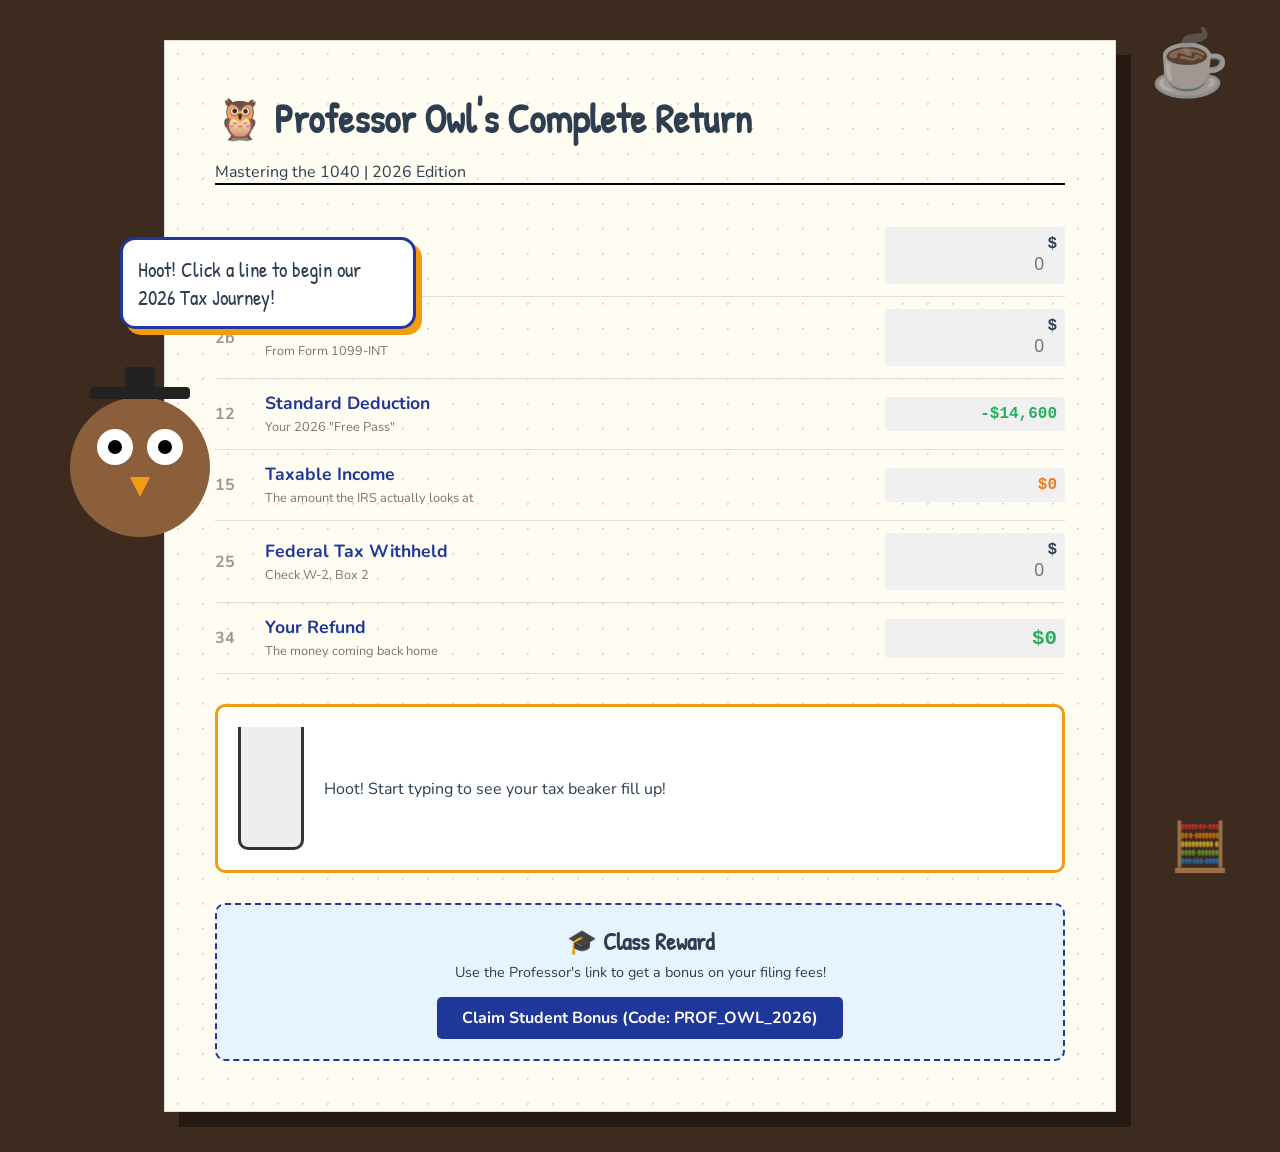
==== index.html @ 798501f8 "Update title and styles in index.html" ====
<!DOCTYPE html>
<html lang="en">
<head>
<meta charset="UTF-8">
<meta name="viewport" content="width=device-width, initial-scale=1.0">
<title>Professor Owl's Complete Tax Masterclass</title>
<link href="https://fonts.googleapis.com/css2?family=Patrick+Hand&family=Nunito:wght@400;700&display=swap" rel="stylesheet">
<style>
  :root {
    --irs-blue: #1e3799;
    --paper: #fffcf2;
    --ink: #2c3e50;
    --gold: #f39c12;
    --desk: #3d2b1f;
    --green: #27ae60;
  }

  body {
    background: var(--desk);
    margin: 0;
    font-family: 'Nunito', sans-serif;
    display: flex;
    justify-content: center;
    padding: 40px 20px;
    color: var(--ink);
  }

  /* Desk Items */
  body::before { content: '☕'; position: fixed; top: 20px; right: 50px; font-size: 4rem; opacity: 0.6; }
  body::after { content: '🧮'; position: fixed; bottom: 20px; right: 50px; font-size: 3rem; opacity: 0.6; }

  .master-container {
    width: 850px;
    background: var(--paper);
    padding: 50px;
    box-shadow: 15px 15px 0px rgba(0,0,0,0.4);
    border: 1px solid #ddd;
    position: relative;
    background-image: radial-gradient(#d1d1d1 1px, transparent 1px);
    background-size: 25px 25px;
  }

  /* Professor Owl */
  #owl {
    position: fixed;
    left: 40px;
    top: 50%;
    transform: translateY(-50%);
    width: 200px;
    z-index: 100;
    pointer-events: none;
    transition: top 0.5s cubic-bezier(0.175, 0.885, 0.32, 1.275);
  }

  .bubble {
    background: white;
    border: 3px solid var(--irs-blue);
    padding: 15px;
    border-radius: 15px;
    font-family: 'Patrick Hand', cursive;
    font-size: 1.3rem;
    position: absolute;
    top: -100px;
    left: 80px;
    width: 260px;
    box-shadow: 6px 6px 0 var(--gold);
  }

  /* Lines */
  .line {
    display: grid;
    grid-template-columns: 50px 1fr 180px;
    align-items: center;
    padding: 12px 0;
    border-bottom: 1px solid #ddd;
    cursor: pointer;
    transition: 0.2s;
  }

  .line:hover { background: rgba(243, 156, 18, 0.05); }
  .line.active { background: white; border-left: 8px solid var(--irs-blue); padding-left: 10px; box-shadow: 0 4px 10px rgba(0,0,0,0.1); }

  .num { font-weight: bold; color: #999; }
  .label strong { display: block; font-size: 1.1rem; color: var(--irs-blue); }
  .label span { font-size: 0.8rem; color: #777; }

  .input-wrap {
    background: #f0f0f0;
    padding: 8px;
    border-radius: 4px;
    text-align: right;
    font-family: 'Courier New', monospace;
    font-weight: bold;
  }

  input { width: 100%; border: none; background: transparent; text-align: right; font-size: 1.1rem; outline: none; }

  /* Affiliate Section */
  .affiliate-box {
    margin-top: 30px;
    padding: 20px;
    background: #e8f4fd;
    border: 2px dashed var(--irs-blue);
    border-radius: 10px;
    text-align: center;
  }

  .btn-claim {
    background: var(--irs-blue);
    color: white;
    padding: 10px 25px;
    border: none;
    border-radius: 5px;
    font-weight: bold;
    cursor: pointer;
    text-decoration: none;
    display: inline-block;
    margin-top: 10px;
  }

  .btn-claim:hover { background: #000; }

  /* Visual Lesson */
  .visualizer {
    display: flex;
    align-items: center;
    gap: 20px;
    margin-top: 30px;
    padding: 20px;
    background: #fff;
    border: 3px solid var(--gold);
    border-radius: 10px;
  }

  .beaker {
    width: 60px;
    height: 120px;
    border: 3px solid #333;
    border-top: none;
    border-radius: 0 0 10px 10px;
    position: relative;
    background: #eee;
    overflow: hidden;
  }

  .fluid {
    position: absolute;
    bottom: 0;
    width: 100%;
    height: 0%;
    background: var(--green);
    transition: height 0.5s ease;
  }
</style>
</head>
<body>

<div id="owl">
  <div class="bubble" id="speech">Hoot! Click a line to begin our 2026 Tax Journey!</div>
  <svg viewBox="0 0 200 220" xmlns="http://www.w3.org/2000/svg">
    <circle cx="100" cy="130" r="70" fill="#8b5e3c" />
    <circle cx="75" cy="110" r="18" fill="white" />
    <circle cx="125" cy="110" r="18" fill="white" />
    <circle cx="75" cy="110" r="7" fill="black" />
    <circle cx="125" cy="110" r="7" fill="black" />
    <path d="M90,140 L100,160 L110,140 Z" fill="#f39c12" />
    <rect x="50" y="50" width="100" height="12" fill="#222" rx="4" />
    <rect x="85" y="30" width="30" height="25" fill="#222" />
  </svg>
</div>

<div class="master-container">
  <h1 style="font-family: 'Patrick Hand'; font-size: 2.5rem; margin: 0;">🦉 Professor Owl's Complete Return</h1>
  <p style="margin-bottom: 30px; border-bottom: 2px solid #000;">Mastering the 1040 | 2026 Edition</p>

  <!-- LINE 1: WAGES -->
  <div class="line" onclick="moveOwl(this, 'Line 1 is your Job Pay. Check Box 1 of your W-2!')">
    <div class="num">1</div>
    <div class="label"><strong>Wages & Salaries</strong><span>Total from your paychecks</span></div>
    <div class="input-wrap">$<input type="number" id="in-wages" placeholder="0" oninput="update()"></div>
  </div>

  <!-- LINE 2: INTEREST -->
  <div class="line" onclick="moveOwl(this, 'Line 2 is bank interest. It\'s like your savings gave you a gift!')">
    <div class="num">2b</div>
    <div class="label"><strong>Taxable Interest</strong><span>From Form 1099-INT</span></div>
    <div class="input-wrap">$<input type="number" id="in-int" placeholder="0" oninput="update()"></div>
  </div>

  <!-- LINE 12: DEDUCTION -->
  <div class="line" onclick="moveOwl(this, 'The Shield! This $14,600 is yours to keep, tax-free.')">
    <div class="num">12</div>
    <div class="label"><strong>Standard Deduction</strong><span>Your 2026 "Free Pass"</span></div>
    <div class="input-wrap" style="color: var(--green);">-$14,600</div>
  </div>

  <!-- LINE 15: TAXABLE INCOME -->
  <div class="line" onclick="moveOwl(this, 'The Leftovers! Only the money that peeks over the Shield gets taxed.')">
    <div class="num">15</div>
    <div class="label"><strong>Taxable Income</strong><span>The amount the IRS actually looks at</span></div>
    <div class="input-wrap" id="out-taxable" style="color: #e67e22;">$0</div>
  </div>

  <!-- LINE 25: WITHHOLDING -->
  <div class="line" onclick="moveOwl(this, 'Payments! This is the money your boss already sent to the IRS for you.')">
    <div class="num">25</div>
    <div class="label"><strong>Federal Tax Withheld</strong><span>Check W-2, Box 2</span></div>
    <div class="input-wrap">$<input type="number" id="in-held" placeholder="0" oninput="update()"></div>
  </div>

  <!-- LINE 34: REFUND -->
  <div class="line" onclick="moveOwl(this, 'THE WIN! If your payments were higher than your tax, you get this back!')">
    <div class="num">34</div>
    <div class="label"><strong>Your Refund</strong><span>The money coming back home</span></div>
    <div class="input-wrap" id="out-refund" style="color: var(--green); font-size: 1.3rem;">$0</div>
  </div>

  <div class="visualizer">
    <div class="beaker"><div class="fluid" id="fluid"></div></div>
    <div id="summary">Hoot! Start typing to see your tax beaker fill up!</div>
  </div>

  <!-- AFFILIATE PORTAL -->
  <div class="affiliate-box">
    <h3 style="margin:0; font-family: 'Patrick Hand'; font-size: 1.5rem;">🎓 Class Reward</h3>
    <p style="font-size: 0.9rem; margin: 5px 0;">Use the Professor's link to get a bonus on your filing fees!</p>
    <!-- YOUR AFFILIATE CODE REMAINS HERE -->
    <a href="https://example.com/tax-pro?affiliate=PROF_OWL_2026" class="btn-claim">Claim Student Bonus (Code: PROF_OWL_2026)</a>
  </div>
</div>

<script>
  function update() {
    const wages = parseFloat(document.getElementById('in-wages').value) || 0;
    const interest = parseFloat(document.getElementById('in-int').value) || 0;
    const withheld = parseFloat(document.getElementById('in-held').value) || 0;
    const shield = 14600;
    
    const totalIncome = wages + interest;
    const taxable = Math.max(0, totalIncome - shield);
    
    // Very simple 10% tax estimate for teaching
    const taxOwed = taxable * 0.10;
    const refund = Math.max(0, withheld - taxOwed);

    document.getElementById('out-taxable').innerText = '$' + taxable.toLocaleString();
    document.getElementById('out-refund').innerText = '$' + refund.toLocaleString();

    // Visuals
    const fluid = document.getElementById('fluid');
    const percent = Math.min(100, (totalIncome / shield) * 80);
    fluid.style.height = percent + '%';
    fluid.style.background = totalIncome > shield ? '#e67e22' : '#27ae60';

    const summary = document.getElementById('summary');
    if (totalIncome > shield) {
        summary.innerHTML = `🦉 <b>Overflow!</b> You have $${taxable.toLocaleString()} in taxable income. Your refund estimate is $${refund.toLocaleString()}!`;
    } else {
        summary.innerHTML = `🦉 <b>Safe!</b> You are within the Shield. All your withheld taxes ($${withheld}) should come back to you!`;
    }
  }

  function moveOwl(el, txt) {
    document.querySelectorAll('.line').forEach(l => l.classList.remove('active'));
    el.classList.add('active');
    
    const owl = document.getElementById('owl');
    const speech = document.getElementById('speech');
    const rect = el.getBoundingClientRect();
    
    owl.style.top = (rect.top + (rect.height / 2)) + 'px';
    speech.innerText = txt;
  }
</script>
</body>
</html>
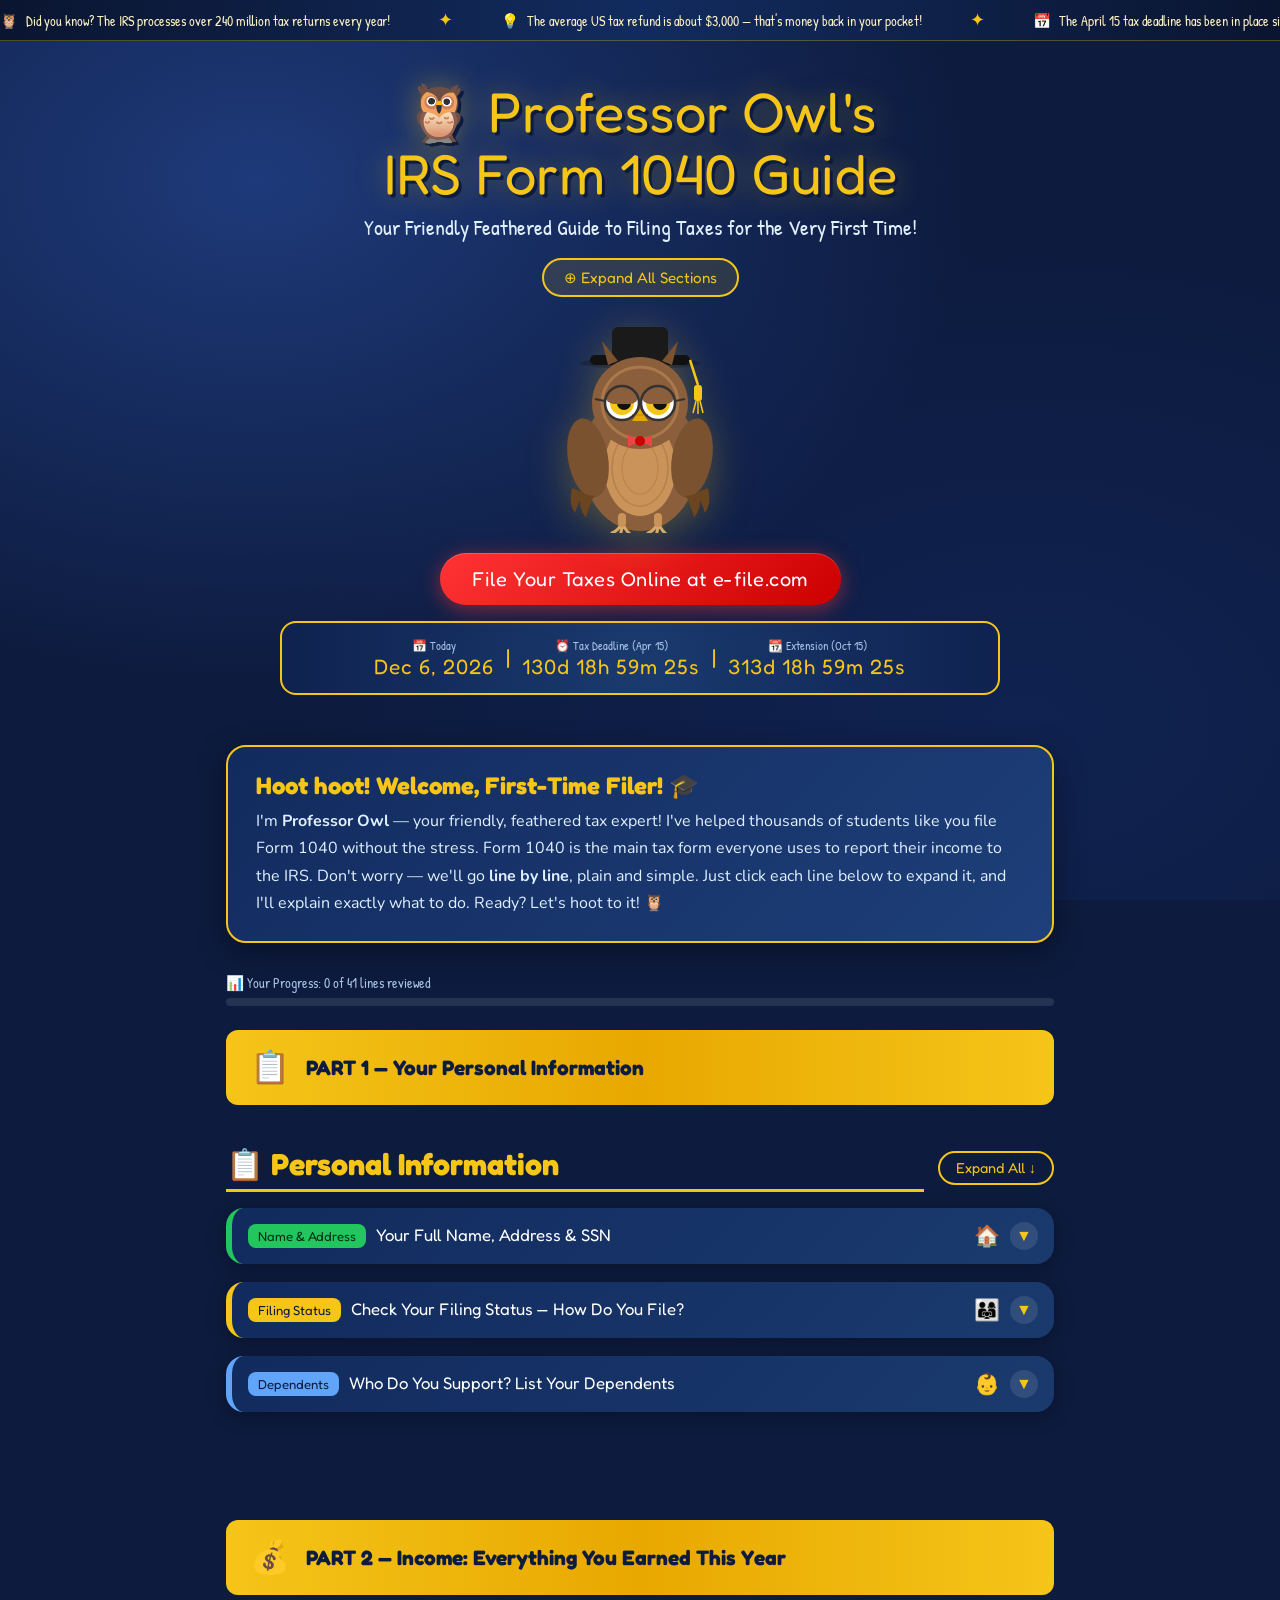
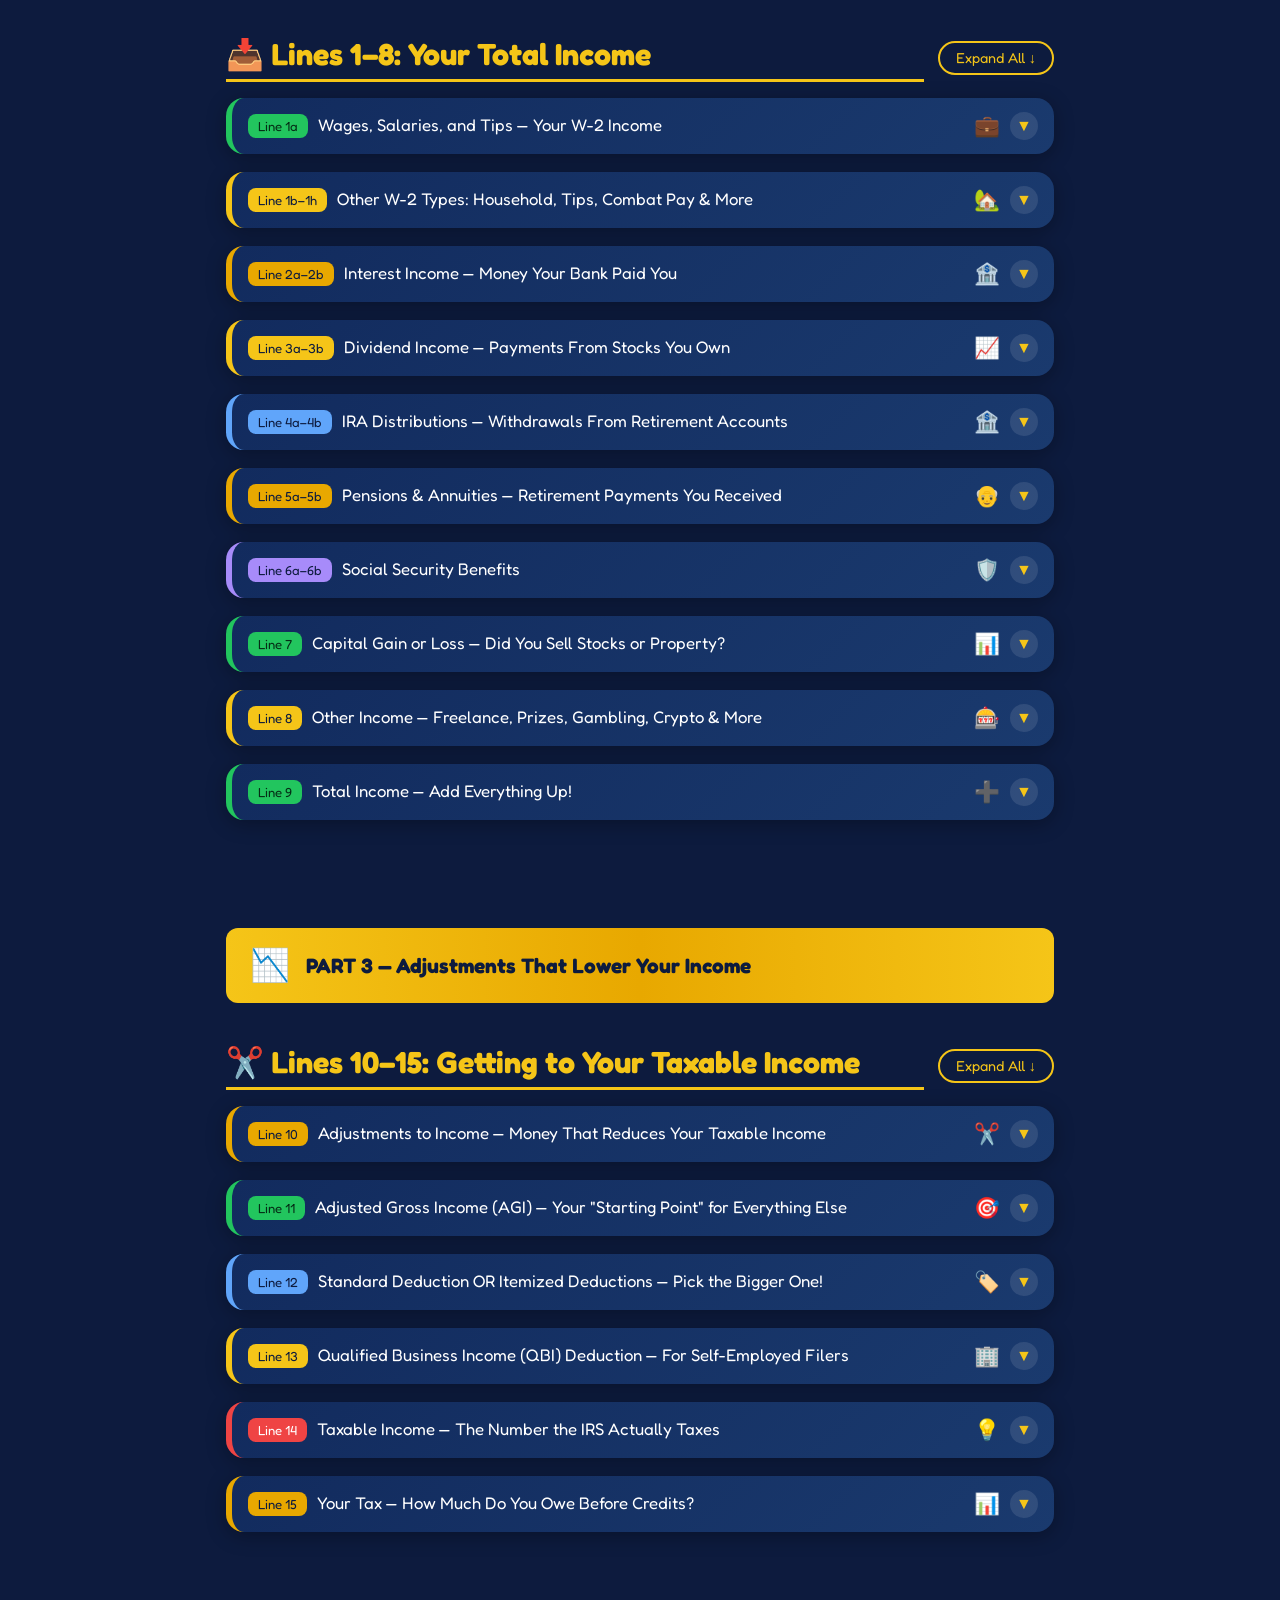
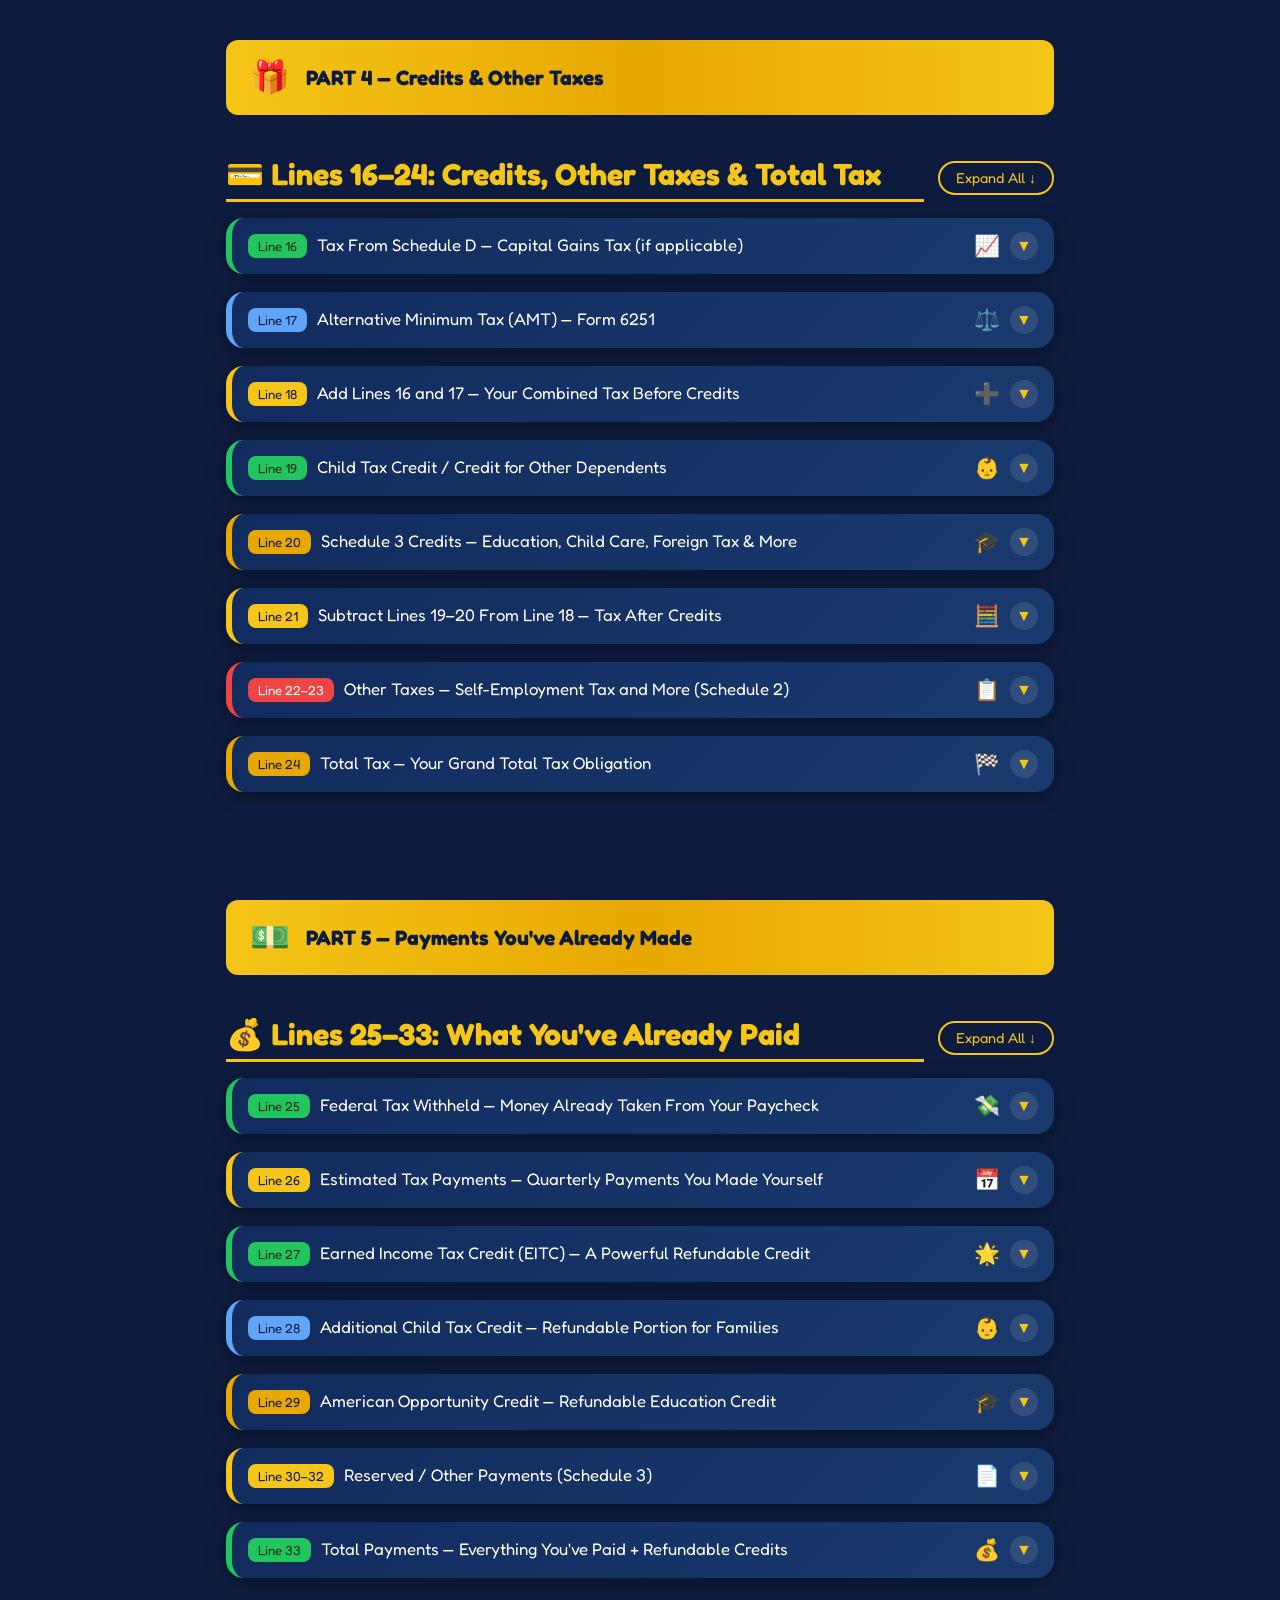
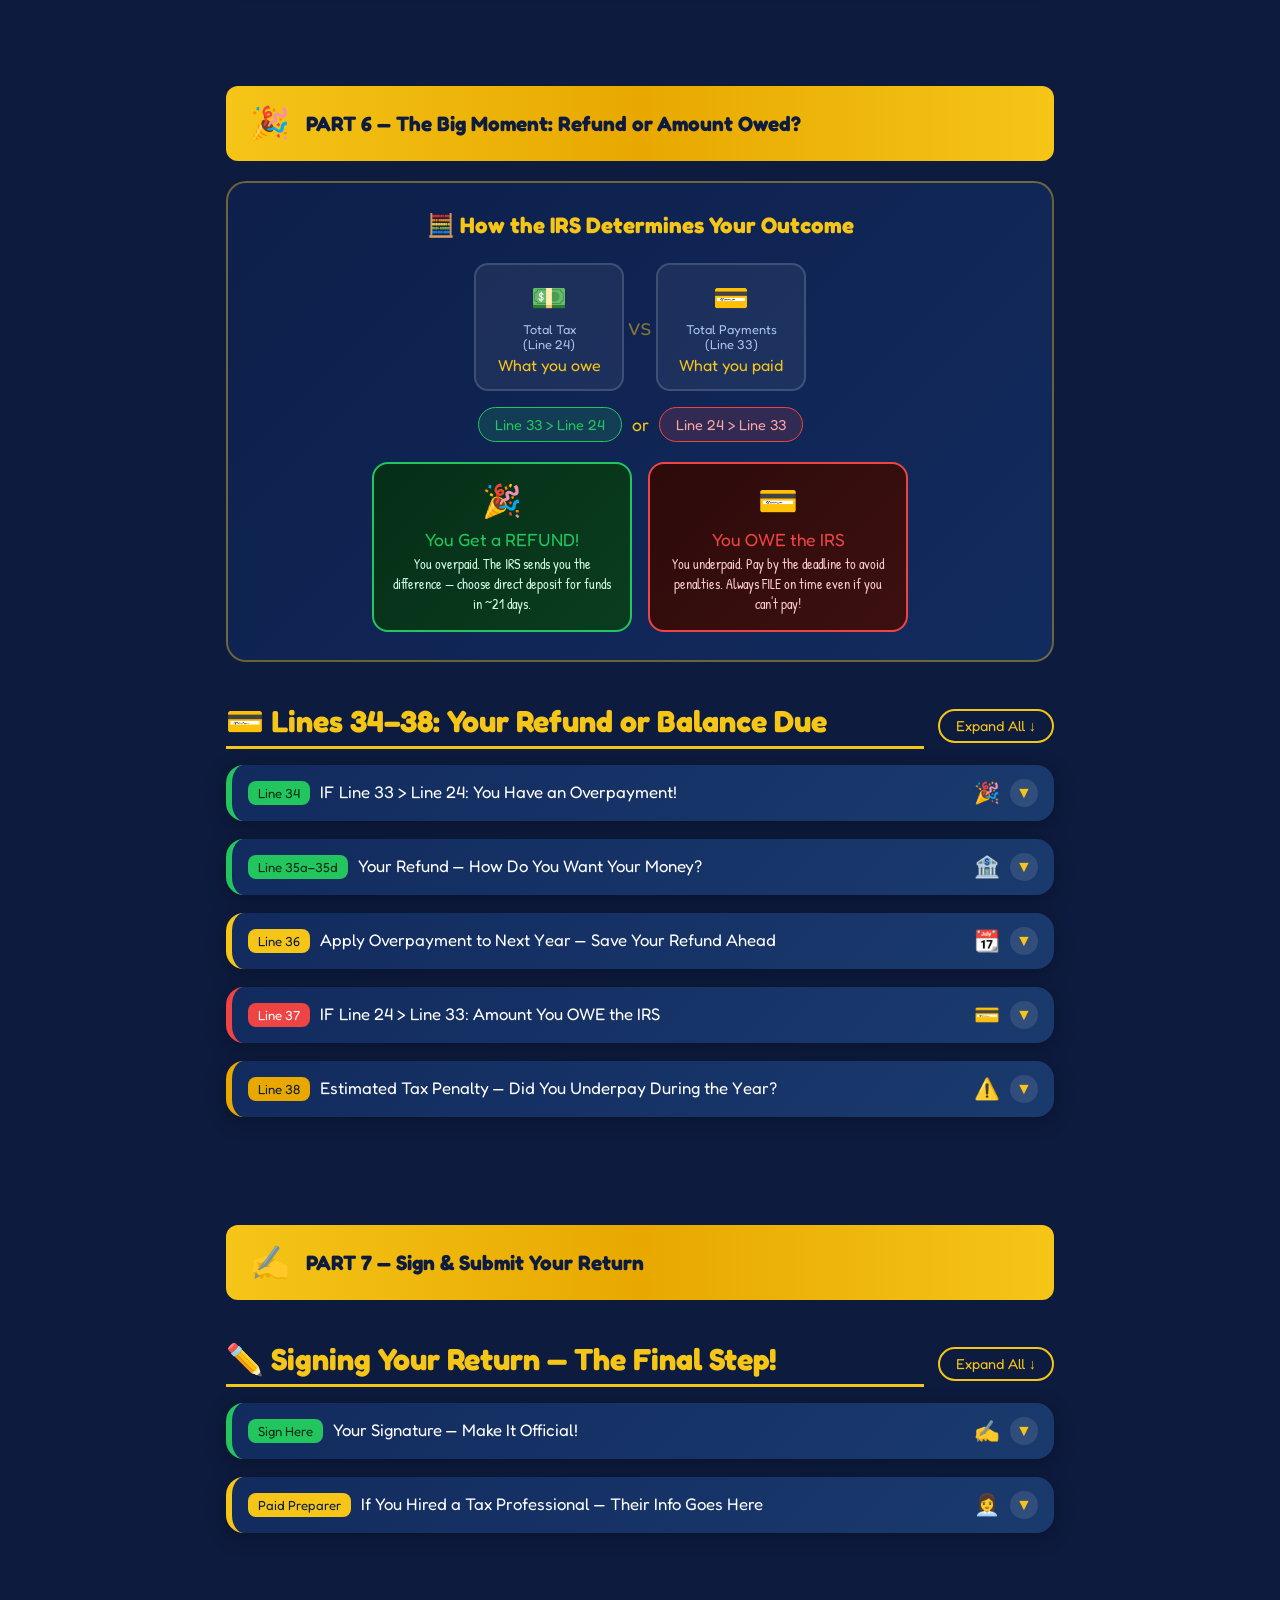
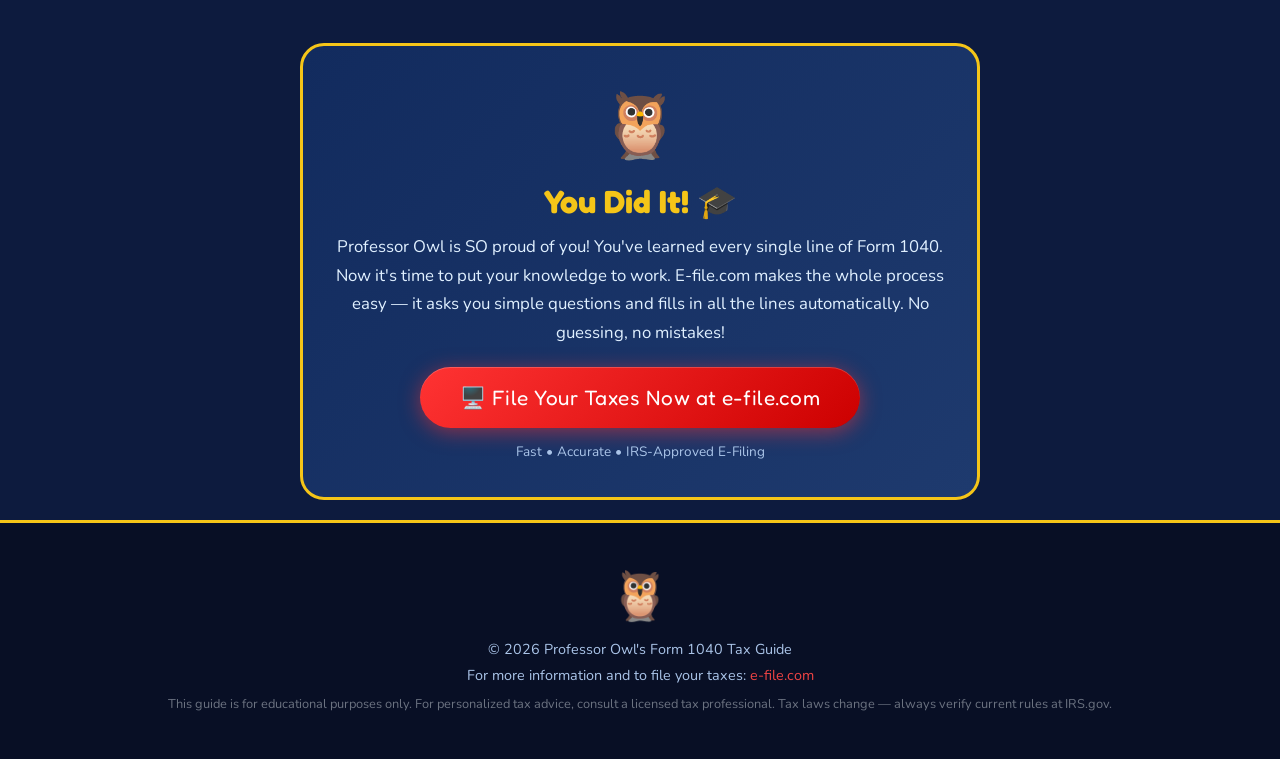
==== commit d46f3579: "Update index.html" ====
--- a/index.html
+++ b/index.html
@@ -3,274 +3,2248 @@
 <head>
 <meta charset="UTF-8">
 <meta name="viewport" content="width=device-width, initial-scale=1.0">
-<title>Professor Owl's Complete Tax Masterclass</title>
-<link href="https://fonts.googleapis.com/css2?family=Patrick+Hand&family=Nunito:wght@400;700&display=swap" rel="stylesheet">
+<title>🦉 Professor Owl's Form 1040 Guide — File Your Taxes Like a Pro!</title>
+<link href="https://fonts.googleapis.com/css2?family=Fredoka+One&family=Nunito:wght@400;600;700;800&family=Patrick+Hand&display=swap" rel="stylesheet">
 <style>
   :root {
-    --irs-blue: #1e3799;
-    --paper: #fffcf2;
-    --ink: #2c3e50;
-    --gold: #f39c12;
-    --desk: #3d2b1f;
-    --green: #27ae60;
-  }
+    --navy: #0d1b3e;
+    --blue: #1a3a6e;
+    --gold: #f5c518;
+    --amber: #e8a800;
+    --green: #22c55e;
+    --red: #ef4444;
+    --cream: #fffbeb;
+    --light: #e0f0ff;
+    --white: #ffffff;
+    --owl-brown: #8b5e3c;
+    --owl-tan: #c9935a;
+    --feather: #d4a96a;
+    --shadow: rgba(0,0,0,0.35);
+  }
+
+  * { box-sizing: border-box; margin: 0; padding: 0; }
 
   body {
-    background: var(--desk);
-    margin: 0;
     font-family: 'Nunito', sans-serif;
+    background: var(--navy);
+    color: var(--white);
+    min-height: 100vh;
+    overflow-x: hidden;
+  }
+
+  body::before {
+    content: '';
+    position: fixed;
+    inset: 0;
+    background:
+      radial-gradient(ellipse at 20% 20%, #1e3a7a 0%, transparent 50%),
+      radial-gradient(ellipse at 80% 80%, #0f2250 0%, transparent 50%),
+      var(--navy);
+    z-index: -2;
+  }
+
+  /* ===== STICKY NAV ===== */
+  #quick-nav {
+    position: fixed;
+    top: 0;
+    left: 0;
+    right: 0;
+    z-index: 1000;
+    background: rgba(13, 27, 62, 0.97);
+    border-bottom: 2px solid var(--gold);
+    backdrop-filter: blur(10px);
+    transform: translateY(-100%);
+    transition: transform 0.3s ease;
+    padding: 8px 16px;
+  }
+  #quick-nav.visible { transform: translateY(0); }
+  .nav-inner {
+    max-width: 860px;
+    margin: 0 auto;
+    display: flex;
+    align-items: center;
+    gap: 6px;
+    flex-wrap: wrap;
+    justify-content: center;
+  }
+  .nav-inner span {
+    font-family: 'Fredoka One', cursive;
+    color: var(--gold);
+    font-size: 0.85rem;
+    margin-right: 4px;
+    flex-shrink: 0;
+  }
+  .nav-jump {
+    background: rgba(245,197,24,0.12);
+    border: 1px solid rgba(245,197,24,0.35);
+    color: var(--light);
+    font-family: 'Nunito', sans-serif;
+    font-size: 0.75rem;
+    font-weight: 700;
+    padding: 4px 10px;
+    border-radius: 20px;
+    cursor: pointer;
+    transition: background 0.2s, color 0.2s, border-color 0.2s;
+    white-space: nowrap;
+  }
+  .nav-jump:hover {
+    background: var(--gold);
+    color: var(--navy);
+    border-color: var(--gold);
+  }
+
+  /* ===== FACT TICKER ===== */
+  #fact-ticker {
+    background: linear-gradient(90deg, #0a1530, #122b5e, #0a1530);
+    border-bottom: 1px solid rgba(245,197,24,0.3);
+    padding: 8px 0;
+    overflow: hidden;
+    position: relative;
+  }
+  .ticker-track {
+    display: flex;
+    align-items: center;
+    gap: 48px;
+    animation: tickerScroll 40s linear infinite;
+    white-space: nowrap;
+    width: max-content;
+  }
+  #fact-ticker:hover .ticker-track { animation-play-state: paused; }
+  .ticker-item {
+    font-family: 'Patrick Hand', cursive;
+    font-size: 0.9rem;
+    color: #fef3c7;
+    display: flex;
+    align-items: center;
+    gap: 8px;
+  }
+  .ticker-sep { color: var(--gold); font-size: 1.1rem; }
+  @keyframes tickerScroll {
+    0%  { transform: translateX(0); }
+    100% { transform: translateX(-50%); }
+  }
+
+  /* ===== HERO ===== */
+  .hero {
+    text-align: center;
+    padding: 40px 20px 20px;
+    position: relative;
+  }
+
+  .hero-title {
+    font-family: 'Fredoka One', cursive;
+    font-size: clamp(2rem, 5vw, 3.5rem);
+    color: var(--gold);
+    text-shadow: 3px 3px 0 var(--navy), 0 0 30px rgba(245,197,24,0.4);
+    line-height: 1.1;
+    margin-bottom: 8px;
+  }
+
+  .hero-sub {
+    font-family: 'Patrick Hand', cursive;
+    font-size: clamp(1rem, 2.5vw, 1.4rem);
+    color: var(--light);
+    margin-bottom: 16px;
+  }
+
+  /* Master toggle row */
+  .hero-controls {
     display: flex;
     justify-content: center;
-    padding: 40px 20px;
-    color: var(--ink);
-  }
-
-  /* Desk Items */
-  body::before { content: '☕'; position: fixed; top: 20px; right: 50px; font-size: 4rem; opacity: 0.6; }
-  body::after { content: '🧮'; position: fixed; bottom: 20px; right: 50px; font-size: 3rem; opacity: 0.6; }
-
-  .master-container {
-    width: 850px;
-    background: var(--paper);
-    padding: 50px;
-    box-shadow: 15px 15px 0px rgba(0,0,0,0.4);
-    border: 1px solid #ddd;
-    position: relative;
-    background-image: radial-gradient(#d1d1d1 1px, transparent 1px);
-    background-size: 25px 25px;
-  }
-
-  /* Professor Owl */
-  #owl {
-    position: fixed;
-    left: 40px;
-    top: 50%;
-    transform: translateY(-50%);
-    width: 200px;
-    z-index: 100;
-    pointer-events: none;
-    transition: top 0.5s cubic-bezier(0.175, 0.885, 0.32, 1.275);
-  }
-
-  .bubble {
-    background: white;
-    border: 3px solid var(--irs-blue);
-    padding: 15px;
-    border-radius: 15px;
+    align-items: center;
+    gap: 12px;
+    flex-wrap: wrap;
+    margin-bottom: 16px;
+  }
+  .master-toggle-btn {
+    background: rgba(245,197,24,0.12);
+    border: 2px solid var(--gold);
+    color: var(--gold);
+    font-family: 'Fredoka One', cursive;
+    font-size: 0.95rem;
+    padding: 8px 20px;
+    border-radius: 30px;
+    cursor: pointer;
+    transition: background 0.2s, color 0.2s;
+  }
+  .master-toggle-btn:hover { background: var(--gold); color: var(--navy); }
+
+  /* ===== OWL SVG ===== */
+  .owl-container {
+    display: flex;
+    justify-content: center;
+    margin: 10px auto 20px;
+  }
+
+  .owl-svg {
+    width: 180px;
+    height: 220px;
+    filter: drop-shadow(0 8px 20px rgba(245,197,24,0.3));
+    animation: owlFloat 3s ease-in-out infinite;
+  }
+
+  @keyframes owlFloat {
+    0%, 100% { transform: translateY(0px) rotate(-1deg); }
+    50% { transform: translateY(-12px) rotate(1deg); }
+  }
+
+  /* Owl blink animation */
+  .owl-eyelid {
+    transform-origin: center top;
+    transform-box: fill-box;
+    animation: owlBlink 5s ease-in-out infinite;
+  }
+  .owl-eyelid-right {
+    animation-delay: 0.04s;
+  }
+  @keyframes owlBlink {
+    0%, 90%, 100% { transform: scaleY(0); }
+    93%, 97%      { transform: scaleY(1); }
+  }
+
+  /* ===== CTA BUTTON ===== */
+  .cta-wrap { text-align: center; margin: 16px 0 8px; }
+
+  .cta-btn {
+    display: inline-block;
+    background: linear-gradient(135deg, #ff3333, #cc0000);
+    color: white;
+    font-family: 'Fredoka One', cursive;
+    font-size: 1.25rem;
+    padding: 14px 32px;
+    border-radius: 50px;
+    text-decoration: none;
+    box-shadow: 0 4px 20px rgba(255,50,50,0.5), inset 0 1px 0 rgba(255,255,255,0.2);
+    transition: transform 0.2s, box-shadow 0.2s;
+    letter-spacing: 0.5px;
+    animation: ctaPulse 2.5s ease-in-out infinite;
+  }
+  .cta-btn:hover {
+    transform: translateY(-3px) scale(1.04);
+    box-shadow: 0 8px 30px rgba(255,50,50,0.7);
+    animation: none;
+  }
+  @keyframes ctaPulse {
+    0%, 100% { box-shadow: 0 4px 20px rgba(255,50,50,0.5), inset 0 1px 0 rgba(255,255,255,0.2); }
+    50%      { box-shadow: 0 4px 36px rgba(255,50,50,0.85), 0 0 0 8px rgba(255,50,50,0.12), inset 0 1px 0 rgba(255,255,255,0.2); }
+  }
+
+  /* ===== COUNTDOWN BAR ===== */
+  .countdown-bar {
+    background: linear-gradient(90deg, #0f2250, #1a3a6e, #0f2250);
+    border: 2px solid var(--gold);
+    border-radius: 16px;
+    padding: 14px 20px;
+    max-width: 720px;
+    margin: 16px auto 30px;
+    display: flex;
+    flex-wrap: wrap;
+    gap: 12px;
+    justify-content: center;
+    align-items: center;
     font-family: 'Patrick Hand', cursive;
+    font-size: 1rem;
+  }
+  .cd-item { text-align: center; }
+  .cd-label { font-size: 0.75rem; color: #aac4e8; display: block; }
+  .cd-value {
+    font-family: 'Fredoka One', cursive;
     font-size: 1.3rem;
-    position: absolute;
-    top: -100px;
-    left: 80px;
-    width: 260px;
-    box-shadow: 6px 6px 0 var(--gold);
-  }
-
-  /* Lines */
-  .line {
-    display: grid;
-    grid-template-columns: 50px 1fr 180px;
-    align-items: center;
-    padding: 12px 0;
-    border-bottom: 1px solid #ddd;
-    cursor: pointer;
-    transition: 0.2s;
-  }
-
-  .line:hover { background: rgba(243, 156, 18, 0.05); }
-  .line.active { background: white; border-left: 8px solid var(--irs-blue); padding-left: 10px; box-shadow: 0 4px 10px rgba(0,0,0,0.1); }
-
-  .num { font-weight: bold; color: #999; }
-  .label strong { display: block; font-size: 1.1rem; color: var(--irs-blue); }
-  .label span { font-size: 0.8rem; color: #777; }
-
-  .input-wrap {
-    background: #f0f0f0;
-    padding: 8px;
-    border-radius: 4px;
-    text-align: right;
-    font-family: 'Courier New', monospace;
-    font-weight: bold;
-  }
-
-  input { width: 100%; border: none; background: transparent; text-align: right; font-size: 1.1rem; outline: none; }
-
-  /* Affiliate Section */
-  .affiliate-box {
-    margin-top: 30px;
-    padding: 20px;
-    background: #e8f4fd;
-    border: 2px dashed var(--irs-blue);
-    border-radius: 10px;
-    text-align: center;
-  }
-
-  .btn-claim {
-    background: var(--irs-blue);
-    color: white;
-    padding: 10px 25px;
-    border: none;
-    border-radius: 5px;
-    font-weight: bold;
-    cursor: pointer;
-    text-decoration: none;
-    display: inline-block;
-    margin-top: 10px;
-  }
-
-  .btn-claim:hover { background: #000; }
-
-  /* Visual Lesson */
-  .visualizer {
+    color: var(--gold);
+    letter-spacing: 1px;
+  }
+  .cd-sep { color: var(--gold); font-size: 1.5rem; }
+
+  /* ===== INTRO SECTION ===== */
+  .intro-section {
+    max-width: 860px;
+    margin: 0 auto 30px;
+    padding: 0 16px;
+  }
+
+  .intro-card {
+    background: linear-gradient(135deg, #122b5e, #1e3f7a);
+    border: 2px solid var(--gold);
+    border-radius: 20px;
+    padding: 24px 28px;
+    display: flex;
+    gap: 20px;
+    align-items: flex-start;
+    box-shadow: 0 8px 30px rgba(0,0,0,0.4);
+  }
+
+  .intro-text h2 {
+    font-family: 'Fredoka One', cursive;
+    color: var(--gold);
+    font-size: 1.5rem;
+    margin-bottom: 8px;
+  }
+  .intro-text p { font-size: 1rem; line-height: 1.7; color: var(--light); }
+
+  /* ===== SECTION HEADERS ===== */
+  .section-header {
+    max-width: 860px;
+    margin: 40px auto 16px;
+    padding: 0 16px;
     display: flex;
     align-items: center;
-    gap: 20px;
-    margin-top: 30px;
-    padding: 20px;
-    background: #fff;
-    border: 3px solid var(--gold);
+    gap: 14px;
+    flex-wrap: wrap;
+  }
+  .section-header h2 {
+    font-family: 'Fredoka One', cursive;
+    font-size: clamp(1.3rem, 3vw, 1.9rem);
+    color: var(--gold);
+    border-bottom: 3px solid var(--gold);
+    padding-bottom: 6px;
+    flex: 1;
+    min-width: 0;
+  }
+
+  /* ===== LINE CARDS ===== */
+  .lines-container {
+    max-width: 860px;
+    margin: 0 auto;
+    padding: 0 16px 60px;
+    display: flex;
+    flex-direction: column;
+    gap: 18px;
+  }
+
+  /* Scroll-reveal */
+  .line-card {
+    background: linear-gradient(135deg, #122b5e 0%, #1a3a6e 100%);
+    border-radius: 18px;
+    border-left: 6px solid var(--gold);
+    padding: 0;
+    overflow: hidden;
+    box-shadow: 0 4px 20px rgba(0,0,0,0.3);
+    transition: transform 0.2s, box-shadow 0.2s, opacity 0.5s ease, translate 0.5s ease;
+    opacity: 0;
+    translate: 0 24px;
+  }
+  .line-card.revealed { opacity: 1; translate: 0 0; }
+  .line-card:hover { transform: translateY(-2px); box-shadow: 0 8px 30px rgba(0,0,0,0.4); }
+
+  .line-card.green-accent  { border-left-color: var(--green); }
+  .line-card.red-accent    { border-left-color: var(--red); }
+  .line-card.amber-accent  { border-left-color: var(--amber); }
+  .line-card.blue-accent  { border-left-color: #60a5fa; }
+  .line-card.purple-accent { border-left-color: #a78bfa; }
+
+  .line-header {
+    display: flex;
+    align-items: center;
+    gap: 10px;
+    padding: 14px 16px;
+    cursor: pointer;
+    user-select: none;
+  }
+
+  .line-num {
+    background: var(--gold);
+    color: var(--navy);
+    font-family: 'Fredoka One', cursive;
+    font-size: 0.82rem;
+    padding: 4px 10px;
+    border-radius: 8px;
+    white-space: nowrap;
+    flex-shrink: 0;
+  }
+  .line-card.green-accent .line-num  { background: var(--green); color: #052e16; }
+  .line-card.red-accent .line-num    { background: var(--red); color: white; }
+  .line-card.amber-accent .line-num  { background: var(--amber); color: var(--navy); }
+  .line-card.blue-accent .line-num  { background: #60a5fa; color: var(--navy); }
+  .line-card.purple-accent .line-num { background: #a78bfa; color: var(--navy); }
+
+  .line-title {
+    font-family: 'Fredoka One', cursive;
+    font-size: clamp(0.88rem, 2.2vw, 1.05rem);
+    color: var(--white);
+    flex: 1;
+    min-width: 0;
+    line-height: 1.3;
+  }
+
+  .line-emoji { font-size: 1.3rem; flex-shrink: 0; }
+
+  .toggle-btn {
+    background: rgba(255,255,255,0.1);
+    border: none;
+    color: var(--gold);
+    font-size: 1rem;
+    width: 28px;
+    height: 28px;
+    border-radius: 50%;
+    cursor: pointer;
+    display: flex;
+    align-items: center;
+    justify-content: center;
+    transition: background 0.2s, transform 0.35s;
+    flex-shrink: 0;
+  }
+  .toggle-btn.open { transform: rotate(180deg); background: rgba(245,197,24,0.2); }
+
+  /* Smooth accordion */
+  .line-body {
+    max-height: 0;
+    overflow: hidden;
+    transition: max-height 0.4s cubic-bezier(0.4,0,0.2,1), padding 0.3s ease;
+    padding: 0 20px;
+    border-top: 0px solid rgba(255,255,255,0.08);
+  }
+  .line-body.open {
+    max-height: 1200px;
+    padding: 0 20px 20px;
+    border-top-width: 1px;
+  }
+  .line-body-inner { padding-top: 14px; }
+
+  .line-explain {
+    font-size: 1rem;
+    color: var(--light);
+    line-height: 1.7;
+    margin-bottom: 10px;
+  }
+
+  .what-you-need {
+    background: rgba(0,0,0,0.25);
+    border-radius: 12px;
+    padding: 12px 16px;
+    margin: 10px 0;
+  }
+  .what-you-need h4 {
+    color: #60a5fa;
+    font-size: 0.85rem;
+    text-transform: uppercase;
+    letter-spacing: 1px;
+    margin-bottom: 8px;
+  }
+  .what-you-need ul { list-style: none; padding: 0; }
+  .what-you-need li {
+    font-size: 0.95rem;
+    color: var(--light);
+    padding: 3px 0;
+    display: flex;
+    align-items: flex-start;
+    gap: 8px;
+  }
+  .what-you-need li::before { content: "→"; color: var(--gold); flex-shrink: 0; }
+
+  .owl-tip {
+    background: linear-gradient(135deg, #0d2a1a, #0f3822);
+    border: 2px solid var(--green);
+    border-radius: 16px;
+    padding: 14px 16px;
+    margin: 12px 0;
+    display: flex;
+    gap: 12px;
+    align-items: flex-start;
+  }
+  .owl-tip::before { content: "🦉"; font-size: 1.6rem; flex-shrink: 0; margin-top: 2px; }
+  .owl-tip-content { flex: 1; }
+  .owl-tip-label { font-family: 'Fredoka One', cursive; color: var(--green); font-size: 0.85rem; margin-bottom: 4px; }
+  .owl-tip-text { font-family: 'Patrick Hand', cursive; font-size: 1rem; color: #d1fae5; line-height: 1.5; }
+
+  .warning-tip {
+    background: linear-gradient(135deg, #2d1400, #3d1f00);
+    border: 2px solid var(--amber);
+    border-radius: 14px;
+    padding: 12px 16px;
+    margin: 10px 0;
+    display: flex;
+    gap: 10px;
+    align-items: flex-start;
+    font-size: 0.95rem;
+    color: #fde68a;
+    line-height: 1.5;
+  }
+  .warning-tip::before { content: "⚠️"; font-size: 1.2rem; flex-shrink: 0; }
+
+  .pro-tip {
+    background: linear-gradient(135deg, #1e1040, #2d1a5e);
+    border: 2px solid #a78bfa;
+    border-radius: 14px;
+    padding: 12px 16px;
+    margin: 10px 0;
+    display: flex;
+    gap: 10px;
+    align-items: flex-start;
+    font-size: 0.95rem;
+    color: #ddd6fe;
+    line-height: 1.5;
+  }
+  .pro-tip::before { content: "💡"; font-size: 1.2rem; flex-shrink: 0; }
+
+  /* Part dividers */
+  .part-divider {
+    max-width: 860px;
+    margin: 48px auto 20px;
+    padding: 0 16px;
+    scroll-margin-top: 56px;
+  }
+  .part-divider-inner {
+    background: linear-gradient(90deg, var(--gold), var(--amber), var(--gold));
+    border-radius: 12px;
+    padding: 16px 24px;
+    display: flex;
+    align-items: center;
+    gap: 16px;
+  }
+  .part-divider-inner h3 {
+    font-family: 'Fredoka One', cursive;
+    font-size: clamp(1rem, 2.5vw, 1.3rem);
+    color: var(--navy);
+  }
+  .part-divider-inner span { font-size: 2rem; }
+
+  /* ===== REFUND INFOGRAPHIC ===== */
+  .infographic-wrap {
+    max-width: 860px;
+    margin: 0 auto 20px;
+    padding: 0 16px;
+  }
+  .infographic {
+    background: linear-gradient(135deg, #0d1f4a, #122b5e);
+    border: 2px solid rgba(245,197,24,0.4);
+    border-radius: 20px;
+    padding: 28px 24px;
+    text-align: center;
+  }
+  .infographic h3 {
+    font-family: 'Fredoka One', cursive;
+    color: var(--gold);
+    font-size: 1.4rem;
+    margin-bottom: 24px;
+  }
+  .flow-row {
+    display: flex;
+    align-items: center;
+    justify-content: center;
+    gap: 0;
+    flex-wrap: wrap;
+  }
+  .flow-box {
+    background: rgba(255,255,255,0.06);
+    border: 2px solid rgba(255,255,255,0.15);
+    border-radius: 14px;
+    padding: 14px 16px;
+    min-width: 110px;
+    text-align: center;
+    flex: 1;
+    max-width: 150px;
+  }
+  .flow-box .fb-icon { font-size: 1.8rem; }
+  .flow-box .fb-label {
+    font-family: 'Fredoka One', cursive;
+    font-size: 0.8rem;
+    color: #aac4e8;
+    margin-top: 4px;
+    line-height: 1.2;
+  }
+  .flow-box .fb-val {
+    font-family: 'Fredoka One', cursive;
+    font-size: 1rem;
+    color: var(--gold);
+    margin-top: 2px;
+  }
+  .flow-arrow {
+    font-size: 1.5rem;
+    color: rgba(245,197,24,0.5);
+    padding: 0 4px;
+    flex-shrink: 0;
+  }
+  .flow-split {
+    display: flex;
+    gap: 16px;
+    justify-content: center;
+    margin-top: 20px;
+    flex-wrap: wrap;
+  }
+  .flow-outcome {
+    flex: 1;
+    min-width: 180px;
+    max-width: 260px;
+    border-radius: 16px;
+    padding: 16px;
+    text-align: center;
+  }
+  .flow-outcome.refund {
+    background: linear-gradient(135deg, #052e16, #0a3d20);
+    border: 2px solid var(--green);
+  }
+  .flow-outcome.owe {
+    background: linear-gradient(135deg, #2d0a0a, #3d1010);
+    border: 2px solid var(--red);
+  }
+  .flow-outcome .fo-icon { font-size: 2rem; }
+  .flow-outcome .fo-title {
+    font-family: 'Fredoka One', cursive;
+    font-size: 1.1rem;
+    margin: 6px 0 4px;
+  }
+  .flow-outcome.refund .fo-title { color: var(--green); }
+  .flow-outcome.owe .fo-title { color: var(--red); }
+  .flow-outcome .fo-desc {
+    font-family: 'Patrick Hand', cursive;
+    font-size: 0.9rem;
+    color: #d1fae5;
+    line-height: 1.4;
+  }
+  .flow-outcome.owe .fo-desc { color: #fecaca; }
+  .flow-compare {
+    display: flex;
+    align-items: center;
+    justify-content: center;
+    gap: 10px;
+    margin: 16px 0 4px;
+    flex-wrap: wrap;
+  }
+  .compare-chip {
+    border-radius: 30px;
+    padding: 8px 16px;
+    font-family: 'Fredoka One', cursive;
+    font-size: 0.9rem;
+  }
+  .compare-chip.green-chip { background: rgba(34,197,94,0.15); border: 1.5px solid var(--green); color: var(--green); }
+  .compare-chip.red-chip  { background: rgba(239,68,68,0.15); border: 1.5px solid var(--red); color: #fca5a5; }
+  .compare-vs { font-family: 'Fredoka One', cursive; color: var(--gold); font-size: 1.1rem; }
+
+  /* ===== FOOTER ===== */
+  footer {
+    background: #080f25;
+    text-align: center;
+    padding: 40px 20px;
+    border-top: 3px solid var(--gold);
+  }
+  footer p { color: #aac4e8; font-size: 0.9rem; margin: 6px 0; }
+  footer a { color: var(--red); text-decoration: none; }
+  footer a:hover { text-decoration: underline; }
+  .footer-owl { font-size: 3rem; display: block; margin-bottom: 10px; }
+
+  /* ===== BACK TO TOP ===== */
+  #back-top {
+    position: fixed;
+    bottom: 24px;
+    right: 24px;
+    background: var(--gold);
+    color: var(--navy);
+    font-family: 'Fredoka One', cursive;
+    font-size: 1.1rem;
+    width: 52px;
+    height: 52px;
+    border-radius: 50%;
+    display: none;
+    align-items: center;
+    justify-content: center;
+    cursor: pointer;
+    box-shadow: 0 4px 16px rgba(245,197,24,0.5);
+    z-index: 999;
+    border: none;
+    transition: transform 0.2s;
+  }
+  #back-top:hover { transform: scale(1.1); }
+  #back-top.show { display: flex; }
+
+  /* Progress bar */
+  .progress-wrap {
+    max-width: 860px;
+    margin: 0 auto 24px;
+    padding: 0 16px;
+  }
+  .progress-label {
+    font-family: 'Patrick Hand', cursive;
+    font-size: 0.9rem;
+    color: #aac4e8;
+    margin-bottom: 6px;
+  }
+  .progress-bar-bg {
+    background: rgba(255,255,255,0.1);
+    border-radius: 99px;
+    height: 8px;
+    overflow: hidden;
+  }
+  .progress-bar-fill {
+    background: linear-gradient(90deg, var(--gold), var(--green));
+    height: 100%;
+    border-radius: 99px;
+    width: 0%;
+    transition: width 0.4s ease;
+  }
+
+  .highlight-box {
+    background: rgba(245,197,24,0.08);
+    border: 1px solid rgba(245,197,24,0.3);
     border-radius: 10px;
-  }
-
-  .beaker {
-    width: 60px;
-    height: 120px;
-    border: 3px solid #333;
-    border-top: none;
-    border-radius: 0 0 10px 10px;
-    position: relative;
-    background: #eee;
-    overflow: hidden;
-  }
-
-  .fluid {
-    position: absolute;
-    bottom: 0;
-    width: 100%;
-    height: 0%;
-    background: var(--green);
-    transition: height 0.5s ease;
+    padding: 10px 14px;
+    margin: 8px 0;
+    font-size: 0.95rem;
+    color: #fef3c7;
+  }
+
+  .expand-all-btn {
+    background: transparent;
+    border: 2px solid var(--gold);
+    color: var(--gold);
+    font-family: 'Fredoka One', cursive;
+    font-size: 0.9rem;
+    padding: 6px 16px;
+    border-radius: 30px;
+    cursor: pointer;
+    transition: background 0.2s, color 0.2s;
+    white-space: nowrap;
+    flex-shrink: 0;
+  }
+  .expand-all-btn:hover { background: var(--gold); color: var(--navy); }
+
+  /* ===== MOBILE ===== */
+  @media (max-width: 600px) {
+    .intro-card { flex-direction: column; }
+    .countdown-bar { font-size: 0.85rem; padding: 10px 12px; gap: 8px; }
+    .cd-sep { display: none; }
+    .cd-value { font-size: 1.1rem; }
+    .line-header { gap: 8px; padding: 12px 12px; }
+    .line-emoji { display: none; }
+    .line-body { padding-left: 12px; padding-right: 12px; }
+    .line-body.open { padding-left: 12px; padding-right: 12px; padding-bottom: 16px; }
+    .part-divider-inner { padding: 12px 16px; gap: 10px; }
+    .part-divider-inner span { font-size: 1.4rem; }
+    .nav-inner span { display: none; }
+    .flow-box { min-width: 80px; padding: 10px 8px; }
+    .flow-row { gap: 2px; }
+    .flow-arrow { padding: 0 2px; font-size: 1.1rem; }
+    .hero-controls { gap: 8px; }
   }
 </style>
 </head>
 <body>
 
-<div id="owl">
-  <div class="bubble" id="speech">Hoot! Click a line to begin our 2026 Tax Journey!</div>
-  <svg viewBox="0 0 200 220" xmlns="http://www.w3.org/2000/svg">
-    <circle cx="100" cy="130" r="70" fill="#8b5e3c" />
-    <circle cx="75" cy="110" r="18" fill="white" />
-    <circle cx="125" cy="110" r="18" fill="white" />
-    <circle cx="75" cy="110" r="7" fill="black" />
-    <circle cx="125" cy="110" r="7" fill="black" />
-    <path d="M90,140 L100,160 L110,140 Z" fill="#f39c12" />
-    <rect x="50" y="50" width="100" height="12" fill="#222" rx="4" />
-    <rect x="85" y="30" width="30" height="25" fill="#222" />
-  </svg>
+<!-- ===== STICKY QUICK-JUMP NAV ===== -->
+<nav id="quick-nav">
+  <div class="nav-inner">
+    <span>🦉 Jump:</span>
+    <button class="nav-jump" onclick="jumpTo('part1-anchor')">📋 Personal Info</button>
+    <button class="nav-jump" onclick="jumpTo('part2-anchor')">💰 Income</button>
+    <button class="nav-jump" onclick="jumpTo('part3-anchor')">✂️ Adjustments</button>
+    <button class="nav-jump" onclick="jumpTo('part4-anchor')">🎁 Credits</button>
+    <button class="nav-jump" onclick="jumpTo('part5-anchor')">💵 Payments</button>
+    <button class="nav-jump" onclick="jumpTo('part6-anchor')">🎉 Refund/Owe</button>
+    <button class="nav-jump" onclick="jumpTo('part7-anchor')">✍️ Sign</button>
+  </div>
+</nav>
+
+<!-- ===== FACT TICKER ===== -->
+<div id="fact-ticker">
+  <div class="ticker-track" id="ticker-track">
+    <!-- filled by JS -->
+  </div>
 </div>
 
-<div class="master-container">
-  <h1 style="font-family: 'Patrick Hand'; font-size: 2.5rem; margin: 0;">🦉 Professor Owl's Complete Return</h1>
-  <p style="margin-bottom: 30px; border-bottom: 2px solid #000;">Mastering the 1040 | 2026 Edition</p>
-
-  <!-- LINE 1: WAGES -->
-  <div class="line" onclick="moveOwl(this, 'Line 1 is your Job Pay. Check Box 1 of your W-2!')">
-    <div class="num">1</div>
-    <div class="label"><strong>Wages & Salaries</strong><span>Total from your paychecks</span></div>
-    <div class="input-wrap">$<input type="number" id="in-wages" placeholder="0" oninput="update()"></div>
-  </div>
-
-  <!-- LINE 2: INTEREST -->
-  <div class="line" onclick="moveOwl(this, 'Line 2 is bank interest. It\'s like your savings gave you a gift!')">
-    <div class="num">2b</div>
-    <div class="label"><strong>Taxable Interest</strong><span>From Form 1099-INT</span></div>
-    <div class="input-wrap">$<input type="number" id="in-int" placeholder="0" oninput="update()"></div>
-  </div>
-
-  <!-- LINE 12: DEDUCTION -->
-  <div class="line" onclick="moveOwl(this, 'The Shield! This $14,600 is yours to keep, tax-free.')">
-    <div class="num">12</div>
-    <div class="label"><strong>Standard Deduction</strong><span>Your 2026 "Free Pass"</span></div>
-    <div class="input-wrap" style="color: var(--green);">-$14,600</div>
-  </div>
-
-  <!-- LINE 15: TAXABLE INCOME -->
-  <div class="line" onclick="moveOwl(this, 'The Leftovers! Only the money that peeks over the Shield gets taxed.')">
-    <div class="num">15</div>
-    <div class="label"><strong>Taxable Income</strong><span>The amount the IRS actually looks at</span></div>
-    <div class="input-wrap" id="out-taxable" style="color: #e67e22;">$0</div>
-  </div>
-
-  <!-- LINE 25: WITHHOLDING -->
-  <div class="line" onclick="moveOwl(this, 'Payments! This is the money your boss already sent to the IRS for you.')">
-    <div class="num">25</div>
-    <div class="label"><strong>Federal Tax Withheld</strong><span>Check W-2, Box 2</span></div>
-    <div class="input-wrap">$<input type="number" id="in-held" placeholder="0" oninput="update()"></div>
-  </div>
-
-  <!-- LINE 34: REFUND -->
-  <div class="line" onclick="moveOwl(this, 'THE WIN! If your payments were higher than your tax, you get this back!')">
-    <div class="num">34</div>
-    <div class="label"><strong>Your Refund</strong><span>The money coming back home</span></div>
-    <div class="input-wrap" id="out-refund" style="color: var(--green); font-size: 1.3rem;">$0</div>
-  </div>
-
-  <div class="visualizer">
-    <div class="beaker"><div class="fluid" id="fluid"></div></div>
-    <div id="summary">Hoot! Start typing to see your tax beaker fill up!</div>
-  </div>
-
-  <!-- AFFILIATE PORTAL -->
-  <div class="affiliate-box">
-    <h3 style="margin:0; font-family: 'Patrick Hand'; font-size: 1.5rem;">🎓 Class Reward</h3>
-    <p style="font-size: 0.9rem; margin: 5px 0;">Use the Professor's link to get a bonus on your filing fees!</p>
-    <!-- YOUR AFFILIATE CODE REMAINS HERE -->
-    <a href="https://example.com/tax-pro?affiliate=PROF_OWL_2026" class="btn-claim">Claim Student Bonus (Code: PROF_OWL_2026)</a>
+<!-- ===== HERO ===== -->
+<div class="hero">
+  <div class="hero-title">🦉 Professor Owl's<br>IRS Form 1040 Guide</div>
+  <div class="hero-sub">Your Friendly Feathered Guide to Filing Taxes for the Very First Time!</div>
+
+  <div class="hero-controls">
+    <button class="master-toggle-btn" id="master-btn" onclick="masterToggle()">⊕ Expand All Sections</button>
+  </div>
+
+  <!-- OWL SVG with blinking eyelids -->
+  <div class="owl-container">
+    <svg class="owl-svg" viewBox="0 0 180 220" xmlns="http://www.w3.org/2000/svg">
+      <ellipse cx="90" cy="50" rx="60" ry="6" fill="rgba(0,0,0,0.2)"/>
+      <rect x="40" y="42" width="100" height="10" rx="5" fill="#111"/>
+      <rect x="62" y="14" width="56" height="34" rx="6" fill="#1a1a1a"/>
+      <line x1="140" y1="47" x2="148" y2="72" stroke="#f5c518" stroke-width="2.5"/>
+      <rect x="144" y="72" width="8" height="16" rx="3" fill="#f5c518"/>
+      <line x1="146" y1="88" x2="143" y2="100" stroke="#f5c518" stroke-width="1.5"/>
+      <line x1="148" y1="88" x2="148" y2="101" stroke="#f5c518" stroke-width="1.5"/>
+      <line x1="150" y1="88" x2="153" y2="100" stroke="#f5c518" stroke-width="1.5"/>
+      <ellipse cx="90" cy="148" rx="58" ry="70" fill="#8b5e3c"/>
+      <ellipse cx="90" cy="155" rx="36" ry="48" fill="#c9935a"/>
+      <ellipse cx="90" cy="155" rx="28" ry="38" fill="none" stroke="#a07040" stroke-width="1.5" opacity="0.5"/>
+      <ellipse cx="90" cy="155" rx="18" ry="26" fill="none" stroke="#a07040" stroke-width="1.2" opacity="0.4"/>
+      <ellipse cx="38" cy="145" rx="20" ry="40" fill="#7a5230" transform="rotate(-10 38 145)"/>
+      <ellipse cx="142" cy="145" rx="20" ry="40" fill="#7a5230" transform="rotate(10 142 145)"/>
+      <path d="M22 175 Q18 190 25 200 Q30 185 35 180Z" fill="#6a4520"/>
+      <path d="M30 180 Q28 195 36 205 Q40 190 44 183Z" fill="#6a4520"/>
+      <path d="M158 175 Q162 190 155 200 Q150 185 145 180Z" fill="#6a4520"/>
+      <path d="M150 180 Q152 195 144 205 Q140 190 136 183Z" fill="#6a4520"/>
+      <ellipse cx="90" cy="90" rx="48" ry="46" fill="#8b5e3c"/>
+      <polygon points="58,52 52,28 68,48" fill="#7a5230"/>
+      <polygon points="122,52 128,28 112,48" fill="#7a5230"/>
+      <!-- Eye whites -->
+      <circle cx="72" cy="90" r="17" fill="white"/>
+      <circle cx="108" cy="90" r="17" fill="white"/>
+      <!-- Eye irises -->
+      <circle cx="72" cy="90" r="12" fill="#f5c518"/>
+      <circle cx="108" cy="90" r="12" fill="#f5c518"/>
+      <!-- Eye pupils -->
+      <circle cx="74" cy="90" r="7" fill="#111"/>
+      <circle cx="110" cy="90" r="7" fill="#111"/>
+      <!-- Eye shine -->
+      <circle cx="77" cy="87" r="2.5" fill="white"/>
+      <circle cx="113" cy="87" r="2.5" fill="white"/>
+      <!-- Eyelids (animated) -->
+      <rect class="owl-eyelid" x="55" y="73" width="34" height="18" rx="9" fill="#8b5e3c"/>
+      <rect class="owl-eyelid owl-eyelid-right" x="91" y="73" width="34" height="18" rx="9" fill="#8b5e3c"/>
+      <!-- Beak -->
+      <polygon points="90,96 82,108 98,108" fill="#e8a800"/>
+      <line x1="82" y1="102" x2="98" y2="102" stroke="#c8900a" stroke-width="1.5"/>
+      <!-- Facial disk -->
+      <ellipse cx="90" cy="90" rx="38" ry="36" fill="none" stroke="#c9935a" stroke-width="3" opacity="0.5"/>
+      <!-- Feet -->
+      <path d="M72 210 Q68 218 62 220 M72 210 Q72 218 70 222 M72 210 Q76 218 80 221" stroke="#d4a96a" stroke-width="3" stroke-linecap="round" fill="none"/>
+      <path d="M108 210 Q104 218 98 220 M108 210 Q108 218 106 222 M108 210 Q112 218 116 221" stroke="#d4a96a" stroke-width="3" stroke-linecap="round" fill="none"/>
+      <rect x="68" y="200" width="8" height="14" rx="4" fill="#c9935a"/>
+      <rect x="104" y="200" width="8" height="14" rx="4" fill="#c9935a"/>
+      <!-- Bow tie -->
+      <polygon points="78,122 90,128 78,134" fill="#ef4444"/>
+      <polygon points="102,122 90,128 102,134" fill="#ef4444"/>
+      <circle cx="90" cy="128" r="5" fill="#cc0000"/>
+      <!-- Glasses -->
+      <circle cx="72" cy="90" r="17" fill="none" stroke="#333" stroke-width="2.5"/>
+      <circle cx="108" cy="90" r="17" fill="none" stroke="#333" stroke-width="2.5"/>
+      <line x1="89" y1="90" x2="91" y2="90" stroke="#333" stroke-width="2"/>
+      <line x1="55" y1="88" x2="45" y2="86" stroke="#333" stroke-width="2"/>
+      <line x1="125" y1="88" x2="135" y2="86" stroke="#333" stroke-width="2"/>
+    </svg>
+  </div>
+
+  <div class="cta-wrap">
+    <a href="https://is.gd/SRCKpA" class="cta-btn" target="_blank">File Your Taxes Online at e-file.com</a>
+  </div>
+
+  <!-- COUNTDOWN -->
+  <div class="countdown-bar">
+    <div class="cd-item">
+      <span class="cd-label">📅 Today</span>
+      <span class="cd-value" id="today-date">—</span>
+    </div>
+    <span class="cd-sep">|</span>
+    <div class="cd-item">
+      <span class="cd-label">⏰ Tax Deadline (Apr 15)</span>
+      <span class="cd-value" id="deadline-clock">—</span>
+    </div>
+    <span class="cd-sep">|</span>
+    <div class="cd-item">
+      <span class="cd-label">📆 Extension (Oct 15)</span>
+      <span class="cd-value" id="extension-clock">—</span>
+    </div>
   </div>
 </div>
 
+<!-- ===== INTRO ===== -->
+<div class="intro-section">
+  <div class="intro-card">
+    <div class="intro-text">
+      <h2>Hoot hoot! Welcome, First-Time Filer! 🎓</h2>
+      <p>I'm <strong>Professor Owl</strong> — your friendly, feathered tax expert! I've helped thousands of students like you file Form 1040 without the stress. Form 1040 is the main tax form everyone uses to report their income to the IRS. Don't worry — we'll go <strong>line by line</strong>, plain and simple. Just click each line below to expand it, and I'll explain exactly what to do. Ready? Let's hoot to it! 🦉</p>
+    </div>
+  </div>
+</div>
+
+<!-- Progress tracker -->
+<div class="progress-wrap">
+  <div class="progress-label">📊 Your Progress: <span id="progress-text">0 of 41 lines reviewed</span></div>
+  <div class="progress-bar-bg"><div class="progress-bar-fill" id="progress-fill"></div></div>
+</div>
+
+<!-- ==================== PART 1 ==================== -->
+<div id="part1-anchor" class="part-divider" style="margin-top:20px;">
+  <div class="part-divider-inner">
+    <span>📋</span>
+    <h3>PART 1 — Your Personal Information</h3>
+  </div>
+</div>
+
+<div class="section-header">
+  <h2>📋 Personal Information</h2>
+  <button class="expand-all-btn" onclick="expandSection('part1')">Expand All ↓</button>
+</div>
+
+<div class="lines-container" id="part1">
+
+  <div class="line-card green-accent" data-line="1">
+    <div class="line-header" onclick="toggleCard(this)">
+      <span class="line-num">Name & Address</span>
+      <span class="line-title">Your Full Name, Address & SSN</span>
+      <span class="line-emoji">🏠</span>
+      <button class="toggle-btn">▼</button>
+    </div>
+    <div class="line-body">
+      <div class="line-body-inner">
+      <p class="line-explain">The very top of Form 1040 asks for your full legal name (first, middle initial, last), your current home address, city, state, and ZIP code. This is also where you enter your <strong>Social Security Number (SSN)</strong> — or Individual Taxpayer Identification Number (ITIN) if you don't have an SSN.</p>
+      <div class="what-you-need">
+        <h4>What You Need</h4>
+        <ul>
+          <li>Your Social Security card (to double-check your SSN)</li>
+          <li>Your current mailing address</li>
+          <li>Spouse's name and SSN if filing jointly</li>
+        </ul>
+      </div>
+      <div class="owl-tip">
+        <div class="owl-tip-content">
+          <div class="owl-tip-label">Professor Owl Says:</div>
+          <div class="owl-tip-text">"Your SSN is like your tax ID fingerprint — one wrong digit and the IRS can't find you! Triple-check this number. It's the most common mistake I see beginners make."</div>
+        </div>
+      </div>
+      <div class="warning-tip">If your name doesn't exactly match what's on file with the Social Security Administration (SSA), your return could be delayed!</div>
+      </div>
+    </div>
+  </div>
+
+  <div class="line-card" data-line="2">
+    <div class="line-header" onclick="toggleCard(this)">
+      <span class="line-num">Filing Status</span>
+      <span class="line-title">Check Your Filing Status — How Do You File?</span>
+      <span class="line-emoji">👨‍👩‍👧</span>
+      <button class="toggle-btn">▼</button>
+    </div>
+    <div class="line-body">
+      <div class="line-body-inner">
+      <p class="line-explain">You must choose ONE filing status. This affects your tax rates and deductions — so pick carefully!</p>
+      <div class="what-you-need">
+        <h4>The 5 Filing Statuses</h4>
+        <ul>
+          <li><strong>Single</strong> — Unmarried, or legally separated</li>
+          <li><strong>Married Filing Jointly (MFJ)</strong> — Married and combining your incomes (usually best!)</li>
+          <li><strong>Married Filing Separately (MFS)</strong> — Married but keeping taxes separate</li>
+          <li><strong>Head of Household (HOH)</strong> — Unmarried and paying over half the cost of a home for a dependent</li>
+          <li><strong>Qualifying Surviving Spouse</strong> — Widowed in past 2 years with a dependent child</li>
+        </ul>
+      </div>
+      <div class="owl-tip">
+        <div class="owl-tip-content">
+          <div class="owl-tip-label">Professor Owl Says:</div>
+          <div class="owl-tip-text">"Most first-timers are Single — just check that box! If you're married, Married Filing Jointly almost always gives you a bigger refund. Head of Household is great for single parents — don't miss it if you qualify!"</div>
+        </div>
+      </div>
+      </div>
+    </div>
+  </div>
+
+  <div class="line-card blue-accent" data-line="3">
+    <div class="line-header" onclick="toggleCard(this)">
+      <span class="line-num">Dependents</span>
+      <span class="line-title">Who Do You Support? List Your Dependents</span>
+      <span class="line-emoji">👶</span>
+      <button class="toggle-btn">▼</button>
+    </div>
+    <div class="line-body">
+      <div class="line-body-inner">
+      <p class="line-explain">A <strong>dependent</strong> is someone who relies on you financially — usually a child under 19 (or under 24 if a full-time student), or a qualifying relative you support.</p>
+      <div class="what-you-need">
+        <h4>What You Need</h4>
+        <ul>
+          <li>Dependent's full name and Social Security Number</li>
+          <li>Their relationship to you (son, daughter, parent, etc.)</li>
+          <li>Check the box: "Child Tax Credit" or "Other Dependent"</li>
+        </ul>
+      </div>
+      <div class="owl-tip">
+        <div class="owl-tip-content">
+          <div class="owl-tip-label">Professor Owl Says:</div>
+          <div class="owl-tip-text">"Each qualifying child can get you up to $2,000 in Child Tax Credit — that's real money back in your pocket! Never skip listing your kids."</div>
+        </div>
+      </div>
+      <div class="pro-tip">Only one parent can claim a child per year. If you're divorced or separated, make sure you and your ex agree on who claims the kids!</div>
+      </div>
+    </div>
+  </div>
+
+</div><!-- end part1 -->
+
+<!-- ==================== PART 2 ==================== -->
+<div id="part2-anchor" class="part-divider">
+  <div class="part-divider-inner">
+    <span>💰</span>
+    <h3>PART 2 — Income: Everything You Earned This Year</h3>
+  </div>
+</div>
+
+<div class="section-header">
+  <h2>📥 Lines 1–8: Your Total Income</h2>
+  <button class="expand-all-btn" onclick="expandSection('part2')">Expand All ↓</button>
+</div>
+
+<div class="lines-container" id="part2">
+
+  <div class="line-card green-accent" data-line="4">
+    <div class="line-header" onclick="toggleCard(this)">
+      <span class="line-num">Line 1a</span>
+      <span class="line-title">Wages, Salaries, and Tips — Your W-2 Income</span>
+      <span class="line-emoji">💼</span>
+      <button class="toggle-btn">▼</button>
+    </div>
+    <div class="line-body">
+      <div class="line-body-inner">
+      <p class="line-explain">This is the most common line — it's the total money you earned from <strong>regular jobs</strong>. Look at your W-2 form (your employer sends this by January 31). Find <strong>Box 1</strong> on your W-2 — that number goes here on Line 1a.</p>
+      <div class="what-you-need">
+        <h4>What You Need</h4>
+        <ul>
+          <li>Your W-2 form(s) from every employer</li>
+          <li>Look for "Box 1: Wages, tips, other compensation"</li>
+          <li>Add up all W-2 Box 1 amounts if you had multiple jobs</li>
+        </ul>
+      </div>
+      <div class="highlight-box">📄 <strong>Example:</strong> Your W-2 Box 1 says $32,500. Write $32,500 on Line 1a. Simple!</div>
+      <div class="owl-tip">
+        <div class="owl-tip-content">
+          <div class="owl-tip-label">Professor Owl Says:</div>
+          <div class="owl-tip-text">"Missing a W-2? Contact your employer right away — you must have it before filing! The IRS already has a copy of your W-2, so everything must match exactly."</div>
+        </div>
+      </div>
+      <div class="warning-tip">Don't confuse Box 1 with Box 3 (Social Security wages) or Box 5 (Medicare wages) — they're different numbers!</div>
+      </div>
+    </div>
+  </div>
+
+  <div class="line-card" data-line="5">
+    <div class="line-header" onclick="toggleCard(this)">
+      <span class="line-num">Line 1b–1h</span>
+      <span class="line-title">Other W-2 Types: Household, Tips, Combat Pay & More</span>
+      <span class="line-emoji">🏡</span>
+      <button class="toggle-btn">▼</button>
+    </div>
+    <div class="line-body">
+      <div class="line-body-inner">
+      <p class="line-explain">These lines cover special types of wages that need to be reported separately:</p>
+      <div class="what-you-need">
+        <h4>Each Sub-Line</h4>
+        <ul>
+          <li><strong>1b</strong> — Household employee wages (nannies, housekeepers paid $2,600+)</li>
+          <li><strong>1c</strong> — Tips not reported on W-2 (cash tips you received)</li>
+          <li><strong>1d</strong> — Medicaid waiver payments</li>
+          <li><strong>1e</strong> — Taxable dependent care benefits from Form 2441</li>
+          <li><strong>1f</strong> — Employer adoption benefits from Form 8839</li>
+          <li><strong>1g</strong> — Wages from Form 8919</li>
+          <li><strong>1h</strong> — Other earned income (prizes, awards, taxable scholarships)</li>
+          <li><strong>1z</strong> — Add all lines 1a–1h for your total wages</li>
+        </ul>
+      </div>
+      <div class="owl-tip">
+        <div class="owl-tip-content">
+          <div class="owl-tip-label">Professor Owl Says:</div>
+          <div class="owl-tip-text">"Most first-time filers only fill in 1a and skip to 1z. Only fill the sub-lines that apply to your situation!"</div>
+        </div>
+      </div>
+      </div>
+    </div>
+  </div>
+
+  <div class="line-card amber-accent" data-line="6">
+    <div class="line-header" onclick="toggleCard(this)">
+      <span class="line-num">Line 2a–2b</span>
+      <span class="line-title">Interest Income — Money Your Bank Paid You</span>
+      <span class="line-emoji">🏦</span>
+      <button class="toggle-btn">▼</button>
+    </div>
+    <div class="line-body">
+      <div class="line-body-inner">
+      <p class="line-explain">Did your bank pay you interest on your savings account? That counts as income! Your bank will send you a <strong>1099-INT</strong> form if you earned $10 or more in interest.</p>
+      <div class="what-you-need">
+        <h4>The Two Interest Lines</h4>
+        <ul>
+          <li><strong>Line 2a</strong> — Tax-EXEMPT interest (like interest from municipal bonds)</li>
+          <li><strong>Line 2b</strong> — TAXABLE interest (regular bank savings interest)</li>
+        </ul>
+      </div>
+      <div class="highlight-box">📄 <strong>Example:</strong> Your bank sends you a 1099-INT showing $85 in interest. Write $85 on Line 2b.</div>
+      <div class="owl-tip">
+        <div class="owl-tip-content">
+          <div class="owl-tip-label">Professor Owl Says:</div>
+          <div class="owl-tip-text">"Even a tiny $10 of bank interest must be reported! If you earned more than $1,500 total in interest, you'll also need to fill out Schedule B."</div>
+        </div>
+      </div>
+      </div>
+    </div>
+  </div>
+
+  <div class="line-card" data-line="7">
+    <div class="line-header" onclick="toggleCard(this)">
+      <span class="line-num">Line 3a–3b</span>
+      <span class="line-title">Dividend Income — Payments From Stocks You Own</span>
+      <span class="line-emoji">📈</span>
+      <button class="toggle-btn">▼</button>
+    </div>
+    <div class="line-body">
+      <div class="line-body-inner">
+      <p class="line-explain">If you own stocks, mutual funds, or ETFs that paid you dividends, report them here. You'll get a <strong>1099-DIV</strong> from your brokerage.</p>
+      <div class="what-you-need">
+        <h4>The Two Dividend Lines</h4>
+        <ul>
+          <li><strong>Line 3a</strong> — Qualified dividends (taxed at a lower rate — usually boxes 1b on 1099-DIV)</li>
+          <li><strong>Line 3b</strong> — Ordinary dividends (total dividends from 1099-DIV Box 1a)</li>
+        </ul>
+      </div>
+      <div class="owl-tip">
+        <div class="owl-tip-content">
+          <div class="owl-tip-label">Professor Owl Says:</div>
+          <div class="owl-tip-text">"Qualified dividends are taxed at 0%, 15%, or 20% — much lower than regular income! Always make sure you fill in Line 3a correctly so you don't overpay."</div>
+        </div>
+      </div>
+      </div>
+    </div>
+  </div>
+
+  <div class="line-card blue-accent" data-line="8">
+    <div class="line-header" onclick="toggleCard(this)">
+      <span class="line-num">Line 4a–4b</span>
+      <span class="line-title">IRA Distributions — Withdrawals From Retirement Accounts</span>
+      <span class="line-emoji">🏦</span>
+      <button class="toggle-btn">▼</button>
+    </div>
+    <div class="line-body">
+      <div class="line-body-inner">
+      <p class="line-explain">Did you take money OUT of a traditional IRA or other retirement account this year? That's called a <strong>distribution</strong>. You'll receive a <strong>1099-R</strong> form showing the amount.</p>
+      <div class="what-you-need">
+        <h4>The Two Lines</h4>
+        <ul>
+          <li><strong>Line 4a</strong> — Total IRA distributions you received</li>
+          <li><strong>Line 4b</strong> — The TAXABLE portion</li>
+        </ul>
+      </div>
+      <div class="warning-tip">If you're under age 59½ and withdrew from an IRA, you'll likely owe a 10% penalty PLUS regular income tax on that amount. Ouch!</div>
+      <div class="owl-tip">
+        <div class="owl-tip-content">
+          <div class="owl-tip-label">Professor Owl Says:</div>
+          <div class="owl-tip-text">"First-time filers usually leave these blank. Only fill them in if you actually took money from a retirement account this year."</div>
+        </div>
+      </div>
+      </div>
+    </div>
+  </div>
+
+  <div class="line-card amber-accent" data-line="9">
+    <div class="line-header" onclick="toggleCard(this)">
+      <span class="line-num">Line 5a–5b</span>
+      <span class="line-title">Pensions & Annuities — Retirement Payments You Received</span>
+      <span class="line-emoji">👴</span>
+      <button class="toggle-btn">▼</button>
+    </div>
+    <div class="line-body">
+      <div class="line-body-inner">
+      <p class="line-explain">If you receive a pension from a former employer or annuity payments, report them here. You'll get a <strong>1099-R</strong> form.</p>
+      <div class="what-you-need">
+        <h4>The Two Lines</h4>
+        <ul>
+          <li><strong>Line 5a</strong> — Total pension/annuity payments received</li>
+          <li><strong>Line 5b</strong> — The taxable portion (from your 1099-R, Box 2a)</li>
+        </ul>
+      </div>
+      <div class="owl-tip">
+        <div class="owl-tip-content">
+          <div class="owl-tip-label">Professor Owl Says:</div>
+          <div class="owl-tip-text">"If you contributed after-tax money to your pension, part of your payments may NOT be taxable — that's the difference between 5a and 5b!"</div>
+        </div>
+      </div>
+      </div>
+    </div>
+  </div>
+
+  <div class="line-card purple-accent" data-line="10">
+    <div class="line-header" onclick="toggleCard(this)">
+      <span class="line-num">Line 6a–6b</span>
+      <span class="line-title">Social Security Benefits</span>
+      <span class="line-emoji">🛡️</span>
+      <button class="toggle-btn">▼</button>
+    </div>
+    <div class="line-body">
+      <div class="line-body-inner">
+      <p class="line-explain">If you received Social Security benefits, the SSA sends you a <strong>Form SSA-1099</strong> each January. Not all of your Social Security is taxable — it depends on your total income.</p>
+      <div class="what-you-need">
+        <h4>The Two Lines</h4>
+        <ul>
+          <li><strong>Line 6a</strong> — Total Social Security benefits (from Box 5 of SSA-1099)</li>
+          <li><strong>Line 6b</strong> — Taxable portion (0%, 50%, or 85% of benefits depending on income)</li>
+        </ul>
+      </div>
+      <div class="owl-tip">
+        <div class="owl-tip-content">
+          <div class="owl-tip-label">Professor Owl Says:</div>
+          <div class="owl-tip-text">"If Social Security is your only income, you likely owe ZERO tax! But if you have other income too, up to 85% of your benefits could be taxable."</div>
+        </div>
+      </div>
+      </div>
+    </div>
+  </div>
+
+  <div class="line-card green-accent" data-line="11">
+    <div class="line-header" onclick="toggleCard(this)">
+      <span class="line-num">Line 7</span>
+      <span class="line-title">Capital Gain or Loss — Did You Sell Stocks or Property?</span>
+      <span class="line-emoji">📊</span>
+      <button class="toggle-btn">▼</button>
+    </div>
+    <div class="line-body">
+      <div class="line-body-inner">
+      <p class="line-explain">If you sold stocks, bonds, real estate, crypto, or other investments during the year, you have a <strong>capital gain or loss</strong>. You'll need to complete <strong>Schedule D</strong> first, then the total flows to Line 7.</p>
+      <div class="what-you-need">
+        <h4>Key Concepts</h4>
+        <ul>
+          <li><strong>Short-term</strong> — Held less than 1 year: taxed as ordinary income</li>
+          <li><strong>Long-term</strong> — Held more than 1 year: taxed at lower 0%, 15%, or 20% rates</li>
+          <li>Your brokerage sends a <strong>1099-B</strong> showing sales</li>
+          <li>If losses exceed gains, you can deduct up to $3,000 per year</li>
+        </ul>
+      </div>
+      <div class="owl-tip">
+        <div class="owl-tip-content">
+          <div class="owl-tip-label">Professor Owl Says:</div>
+          <div class="owl-tip-text">"Didn't sell any investments this year? Leave Line 7 blank! This only applies if you actually sold something."</div>
+        </div>
+      </div>
+      </div>
+    </div>
+  </div>
+
+  <div class="line-card" data-line="12">
+    <div class="line-header" onclick="toggleCard(this)">
+      <span class="line-num">Line 8</span>
+      <span class="line-title">Other Income — Freelance, Prizes, Gambling, Crypto & More</span>
+      <span class="line-emoji">🎰</span>
+      <button class="toggle-btn">▼</button>
+    </div>
+    <div class="line-body">
+      <div class="line-body-inner">
+      <p class="line-explain">This catch-all line captures income that doesn't fit anywhere else. You'll use <strong>Schedule 1</strong> to list it all, and the total flows here to Line 8.</p>
+      <div class="what-you-need">
+        <h4>Common "Other Income" Sources</h4>
+        <ul>
+          <li>Freelance or gig work (reported on 1099-NEC or 1099-K)</li>
+          <li>Gambling winnings (even from casinos — fully taxable!)</li>
+          <li>Rental income (reported on Schedule E)</li>
+          <li>Alimony received (for divorces before 2019)</li>
+          <li>Cryptocurrency gains (sold, traded, or used to buy things)</li>
+          <li>Unemployment compensation (Form 1099-G)</li>
+          <li>Canceled debt (Form 1099-C)</li>
+        </ul>
+      </div>
+      <div class="warning-tip">Crypto is taxable! If you sold Bitcoin, Ethereum, or any crypto — even to buy another coin — it's a taxable event. The IRS DOES know. Report it!</div>
+      <div class="owl-tip">
+        <div class="owl-tip-content">
+          <div class="owl-tip-label">Professor Owl Says:</div>
+          <div class="owl-tip-text">"The IRS gets copies of your 1099s automatically. If you leave income off your return and the IRS has a 1099 on file, you'll get a letter — and possibly a penalty. When in doubt, report it!"</div>
+        </div>
+      </div>
+      </div>
+    </div>
+  </div>
+
+  <div class="line-card green-accent" data-line="13">
+    <div class="line-header" onclick="toggleCard(this)">
+      <span class="line-num">Line 9</span>
+      <span class="line-title">Total Income — Add Everything Up!</span>
+      <span class="line-emoji">➕</span>
+      <button class="toggle-btn">▼</button>
+    </div>
+    <div class="line-body">
+      <div class="line-body-inner">
+      <p class="line-explain">This is simply the sum of all your income lines (Lines 1z through 8). Add them all together. This is your <strong>gross income before any deductions</strong>.</p>
+      <div class="highlight-box">🧮 <strong>Formula:</strong> Line 1z + Line 2b + Line 3b + Line 4b + Line 5b + Line 6b + Line 7 + Line 8 = <strong>Line 9 (Total Income)</strong></div>
+      <div class="owl-tip">
+        <div class="owl-tip-content">
+          <div class="owl-tip-label">Professor Owl Says:</div>
+          <div class="owl-tip-text">"Tax software does this math automatically. If you're doing it by hand, double-check your addition — adding mistakes here will throw off your ENTIRE return!"</div>
+        </div>
+      </div>
+      </div>
+    </div>
+  </div>
+
+</div><!-- end part2 -->
+
+<!-- ==================== PART 3 ==================== -->
+<div id="part3-anchor" class="part-divider">
+  <div class="part-divider-inner">
+    <span>📉</span>
+    <h3>PART 3 — Adjustments That Lower Your Income</h3>
+  </div>
+</div>
+
+<div class="section-header">
+  <h2>✂️ Lines 10–15: Getting to Your Taxable Income</h2>
+  <button class="expand-all-btn" onclick="expandSection('part3')">Expand All ↓</button>
+</div>
+
+<div class="lines-container" id="part3">
+
+  <div class="line-card amber-accent" data-line="14">
+    <div class="line-header" onclick="toggleCard(this)">
+      <span class="line-num">Line 10</span>
+      <span class="line-title">Adjustments to Income — Money That Reduces Your Taxable Income</span>
+      <span class="line-emoji">✂️</span>
+      <button class="toggle-btn">▼</button>
+    </div>
+    <div class="line-body">
+      <div class="line-body-inner">
+      <p class="line-explain">These are called "<strong>above-the-line</strong>" deductions because you get them even if you DON'T itemize. They come from <strong>Schedule 1, Part II</strong>.</p>
+      <div class="what-you-need">
+        <h4>Common Adjustments</h4>
+        <ul>
+          <li>Student loan interest paid (up to $2,500)</li>
+          <li>Educator expenses (teachers can deduct up to $300 for classroom supplies)</li>
+          <li>Health Savings Account (HSA) contributions (Form 8889)</li>
+          <li>Self-employed health insurance premiums</li>
+          <li>IRA contributions (Traditional IRA — not Roth)</li>
+          <li>Alimony paid (for divorces before 2019)</li>
+          <li>Half of self-employment tax</li>
+        </ul>
+      </div>
+      <div class="owl-tip">
+        <div class="owl-tip-content">
+          <div class="owl-tip-label">Professor Owl Says:</div>
+          <div class="owl-tip-text">"Student loan interest is the big one for young filers! If you paid interest on your student loans this year, your lender sends you Form 1098-E. Up to $2,500 can come right off your income — no itemizing needed!"</div>
+        </div>
+      </div>
+      </div>
+    </div>
+  </div>
+
+  <div class="line-card green-accent" data-line="15">
+    <div class="line-header" onclick="toggleCard(this)">
+      <span class="line-num">Line 11</span>
+      <span class="line-title">Adjusted Gross Income (AGI) — Your "Starting Point" for Everything Else</span>
+      <span class="line-emoji">🎯</span>
+      <button class="toggle-btn">▼</button>
+    </div>
+    <div class="line-body">
+      <div class="line-body-inner">
+      <p class="line-explain">Your <strong>AGI</strong> is one of the most important numbers on your return. The IRS uses it to determine if you qualify for many deductions and credits.</p>
+      <div class="highlight-box">🧮 <strong>Formula:</strong> Line 9 (Total Income) − Line 10 (Adjustments) = <strong>Line 11 (AGI)</strong></div>
+      <div class="what-you-need">
+        <h4>Why AGI Matters</h4>
+        <ul>
+          <li>Determines eligibility for the Earned Income Tax Credit</li>
+          <li>Determines how much you can deduct for medical expenses</li>
+          <li>Used to verify your identity when e-filing next year</li>
+          <li>Affects eligibility for education credits and IRA deductions</li>
+        </ul>
+      </div>
+      <div class="owl-tip">
+        <div class="owl-tip-content">
+          <div class="owl-tip-label">Professor Owl Says:</div>
+          <div class="owl-tip-text">"Save your AGI! Next year when you file, the IRS will ask for this year's AGI to verify it's really you. Write it down somewhere safe!"</div>
+        </div>
+      </div>
+      </div>
+    </div>
+  </div>
+
+  <div class="line-card blue-accent" data-line="16">
+    <div class="line-header" onclick="toggleCard(this)">
+      <span class="line-num">Line 12</span>
+      <span class="line-title">Standard Deduction OR Itemized Deductions — Pick the Bigger One!</span>
+      <span class="line-emoji">🏷️</span>
+      <button class="toggle-btn">▼</button>
+    </div>
+    <div class="line-body">
+      <div class="line-body-inner">
+      <p class="line-explain">This is where you reduce your AGI by either taking the <strong>Standard Deduction</strong> (a flat amount based on filing status) OR listing your actual deductions on <strong>Schedule A</strong> (Itemized). You pick whichever is LARGER.</p>
+      <div class="what-you-need">
+        <h4>2024 Standard Deduction Amounts</h4>
+        <ul>
+          <li>Single: <strong>$14,600</strong></li>
+          <li>Married Filing Jointly: <strong>$29,200</strong></li>
+          <li>Head of Household: <strong>$21,900</strong></li>
+          <li>If 65+ or blind, add $1,550 (single) or $1,250 (married, per qualifying person)</li>
+        </ul>
+      </div>
+      <div class="what-you-need">
+        <h4>Itemized Deductions Include (Schedule A)</h4>
+        <ul>
+          <li>Mortgage interest (Form 1098 from your lender)</li>
+          <li>State and local taxes paid (SALT — capped at $10,000)</li>
+          <li>Charitable donations (receipts required)</li>
+          <li>Medical expenses exceeding 7.5% of AGI</li>
+        </ul>
+      </div>
+      <div class="owl-tip">
+        <div class="owl-tip-content">
+          <div class="owl-tip-label">Professor Owl Says:</div>
+          <div class="owl-tip-text">"About 90% of filers take the Standard Deduction — it's simple and usually bigger! Only itemize if your mortgage interest + donations + state taxes add up to MORE than your standard deduction amount."</div>
+        </div>
+      </div>
+      </div>
+    </div>
+  </div>
+
+  <div class="line-card" data-line="17">
+    <div class="line-header" onclick="toggleCard(this)">
+      <span class="line-num">Line 13</span>
+      <span class="line-title">Qualified Business Income (QBI) Deduction — For Self-Employed Filers</span>
+      <span class="line-emoji">🏢</span>
+      <button class="toggle-btn">▼</button>
+    </div>
+    <div class="line-body">
+      <div class="line-body-inner">
+      <p class="line-explain">If you're self-employed, a freelancer, or own a small business, you may deduct up to <strong>20% of your qualified business income</strong>. Use <strong>Form 8995</strong> to calculate this amount.</p>
+      <div class="owl-tip">
+        <div class="owl-tip-content">
+          <div class="owl-tip-label">Professor Owl Says:</div>
+          <div class="owl-tip-text">"This is a HUGE deduction if you're self-employed! A freelancer earning $50,000 from their business could deduct $10,000 right here. Don't miss it!"</div>
+        </div>
+      </div>
+      <div class="pro-tip">If you're an employee (have a W-2) and NOT self-employed, leave Line 13 blank.</div>
+      </div>
+    </div>
+  </div>
+
+  <div class="line-card red-accent" data-line="18">
+    <div class="line-header" onclick="toggleCard(this)">
+      <span class="line-num">Line 14</span>
+      <span class="line-title">Taxable Income — The Number the IRS Actually Taxes</span>
+      <span class="line-emoji">💡</span>
+      <button class="toggle-btn">▼</button>
+    </div>
+    <div class="line-body">
+      <div class="line-body-inner">
+      <p class="line-explain">This is the final income number after all deductions. This is what the IRS uses to calculate your actual tax bill.</p>
+      <div class="highlight-box">🧮 <strong>Formula:</strong> Line 11 (AGI) − Line 12 (Standard/Itemized Deduction) − Line 13 (QBI) = <strong>Line 14 (Taxable Income)</strong></div>
+      <div class="owl-tip">
+        <div class="owl-tip-content">
+          <div class="owl-tip-label">Professor Owl Says:</div>
+          <div class="owl-tip-text">"This number should always be LOWER than your total income — that's the whole point of deductions! If it's somehow higher, you made a math error. Check your work!"</div>
+        </div>
+      </div>
+      <div class="warning-tip">If Line 14 comes out to zero or less, you owe NO federal income tax! Many low-income and part-time workers end up here.</div>
+      </div>
+    </div>
+  </div>
+
+  <div class="line-card amber-accent" data-line="19">
+    <div class="line-header" onclick="toggleCard(this)">
+      <span class="line-num">Line 15</span>
+      <span class="line-title">Your Tax — How Much Do You Owe Before Credits?</span>
+      <span class="line-emoji">📊</span>
+      <button class="toggle-btn">▼</button>
+    </div>
+    <div class="line-body">
+      <div class="line-body-inner">
+      <p class="line-explain">The IRS uses your Taxable Income (Line 14) and your filing status to determine how much tax you owe using the IRS <strong>Tax Tables</strong> or tax software.</p>
+      <div class="what-you-need">
+        <h4>2024 Tax Brackets (Single Filer)</h4>
+        <ul>
+          <li>10% — On income up to $11,600</li>
+          <li>12% — On income $11,601–$47,150</li>
+          <li>22% — On income $47,151–$100,525</li>
+          <li>24% — On income $100,526–$191,950</li>
+          <li>32% — On income $191,951–$243,725</li>
+          <li>35% — On income $243,726–$609,350</li>
+          <li>37% — On income over $609,350</li>
+        </ul>
+      </div>
+      <div class="owl-tip">
+        <div class="owl-tip-content">
+          <div class="owl-tip-label">Professor Owl Says:</div>
+          <div class="owl-tip-text">"The US has a PROGRESSIVE tax system — you don't pay your top rate on ALL your income! If you're in the 22% bracket, you still pay 10% on the first $11,600 and 12% on the next chunk."</div>
+        </div>
+      </div>
+      </div>
+    </div>
+  </div>
+
+</div><!-- end part3 -->
+
+<!-- ==================== PART 4 ==================== -->
+<div id="part4-anchor" class="part-divider">
+  <div class="part-divider-inner">
+    <span>🎁</span>
+    <h3>PART 4 — Credits &amp; Other Taxes</h3>
+  </div>
+</div>
+
+<div class="section-header">
+  <h2>💳 Lines 16–24: Credits, Other Taxes &amp; Total Tax</h2>
+  <button class="expand-all-btn" onclick="expandSection('part4')">Expand All ↓</button>
+</div>
+
+<div class="lines-container" id="part4">
+
+  <div class="line-card green-accent" data-line="20">
+    <div class="line-header" onclick="toggleCard(this)">
+      <span class="line-num">Line 16</span>
+      <span class="line-title">Tax From Schedule D — Capital Gains Tax (if applicable)</span>
+      <span class="line-emoji">📈</span>
+      <button class="toggle-btn">▼</button>
+    </div>
+    <div class="line-body">
+      <div class="line-body-inner">
+      <p class="line-explain">If you had capital gains and completed Schedule D, a portion of your tax may be calculated using the <strong>Qualified Dividends and Capital Gain Tax Worksheet</strong>. Your tax software handles this automatically.</p>
+      <div class="owl-tip">
+        <div class="owl-tip-content">
+          <div class="owl-tip-label">Professor Owl Says:</div>
+          <div class="owl-tip-text">"Don't be intimidated! If you use e-file.com or any tax software, it automatically picks the right worksheet. You just enter your 1099-DIV and 1099-B numbers and the software does the rest."</div>
+        </div>
+      </div>
+      </div>
+    </div>
+  </div>
+
+  <div class="line-card blue-accent" data-line="21">
+    <div class="line-header" onclick="toggleCard(this)">
+      <span class="line-num">Line 17</span>
+      <span class="line-title">Alternative Minimum Tax (AMT) — Form 6251</span>
+      <span class="line-emoji">⚖️</span>
+      <button class="toggle-btn">▼</button>
+    </div>
+    <div class="line-body">
+      <div class="line-body-inner">
+      <p class="line-explain">The AMT is a parallel tax system designed to make sure high-income filers pay a minimum amount. For most people earning under $100,000, this is $0.</p>
+      <div class="owl-tip">
+        <div class="owl-tip-content">
+          <div class="owl-tip-label">Professor Owl Says:</div>
+          <div class="owl-tip-text">"If you're a first-time filer earning a regular salary, you almost certainly don't owe AMT. Tax software will check automatically. Don't lose sleep over this one!"</div>
+        </div>
+      </div>
+      </div>
+    </div>
+  </div>
+
+  <div class="line-card" data-line="22">
+    <div class="line-header" onclick="toggleCard(this)">
+      <span class="line-num">Line 18</span>
+      <span class="line-title">Add Lines 16 and 17 — Your Combined Tax Before Credits</span>
+      <span class="line-emoji">➕</span>
+      <button class="toggle-btn">▼</button>
+    </div>
+    <div class="line-body">
+      <div class="line-body-inner">
+      <p class="line-explain">Simply add Line 16 + Line 17. This is your total tax before any credits are applied. Now comes the good part — reducing this number with credits!</p>
+      <div class="owl-tip">
+        <div class="owl-tip-content">
+          <div class="owl-tip-label">Professor Owl Says:</div>
+          <div class="owl-tip-text">"Think of Line 18 as the 'before discount' price. The next few lines are your coupons! Credits can dramatically reduce this number — sometimes to zero!"</div>
+        </div>
+      </div>
+      </div>
+    </div>
+  </div>
+
+  <div class="line-card green-accent" data-line="23">
+    <div class="line-header" onclick="toggleCard(this)">
+      <span class="line-num">Line 19</span>
+      <span class="line-title">Child Tax Credit / Credit for Other Dependents</span>
+      <span class="line-emoji">👶</span>
+      <button class="toggle-btn">▼</button>
+    </div>
+    <div class="line-body">
+      <div class="line-body-inner">
+      <p class="line-explain">This is one of the most valuable credits available! For each qualifying child under 17, you can get up to <strong>$2,000</strong> in credit. For other qualifying dependents, you can get <strong>$500</strong>.</p>
+      <div class="what-you-need">
+        <h4>To Qualify for Child Tax Credit:</h4>
+        <ul>
+          <li>Child must be under age 17 at end of tax year</li>
+          <li>Must have a valid SSN</li>
+          <li>Must be your dependent</li>
+          <li>Credit phases out for higher incomes ($200K single / $400K married)</li>
+        </ul>
+      </div>
+      <div class="owl-tip">
+        <div class="owl-tip-content">
+          <div class="owl-tip-label">Professor Owl Says:</div>
+          <div class="owl-tip-text">"Two kids? That's potentially $4,000 in credits right there! Use Schedule 8812 to calculate the exact credit."</div>
+        </div>
+      </div>
+      </div>
+    </div>
+  </div>
+
+  <div class="line-card amber-accent" data-line="24">
+    <div class="line-header" onclick="toggleCard(this)">
+      <span class="line-num">Line 20</span>
+      <span class="line-title">Schedule 3 Credits — Education, Child Care, Foreign Tax &amp; More</span>
+      <span class="line-emoji">🎓</span>
+      <button class="toggle-btn">▼</button>
+    </div>
+    <div class="line-body">
+      <div class="line-body-inner">
+      <p class="line-explain">Schedule 3 is where additional credits live. Important credits on Schedule 3 include:</p>
+      <div class="what-you-need">
+        <h4>Key Schedule 3 Credits</h4>
+        <ul>
+          <li><strong>Child and Dependent Care Credit</strong> — Paid for daycare so you could work? Form 2441</li>
+          <li><strong>Education Credits</strong> — American Opportunity Credit (up to $2,500/student) or Lifetime Learning Credit (Form 8863)</li>
+          <li><strong>Retirement Savings Credit</strong> — Up to $1,000 if you contributed to a 401k or IRA (Form 8880)</li>
+          <li><strong>Residential Clean Energy Credit</strong> — Installed solar panels? Form 5695</li>
+          <li><strong>Foreign Tax Credit</strong> — If you paid taxes to a foreign government (Form 1116)</li>
+        </ul>
+      </div>
+      <div class="owl-tip">
+        <div class="owl-tip-content">
+          <div class="owl-tip-label">Professor Owl Says:</div>
+          <div class="owl-tip-text">"The American Opportunity Credit is GOLD for college students! Up to $2,500 per student per year for the first 4 years of college, AND up to 40% is refundable!"</div>
+        </div>
+      </div>
+      </div>
+    </div>
+  </div>
+
+  <div class="line-card" data-line="25">
+    <div class="line-header" onclick="toggleCard(this)">
+      <span class="line-num">Line 21</span>
+      <span class="line-title">Subtract Lines 19–20 From Line 18 — Tax After Credits</span>
+      <span class="line-emoji">🧮</span>
+      <button class="toggle-btn">▼</button>
+    </div>
+    <div class="line-body">
+      <div class="line-body-inner">
+      <p class="line-explain">Subtract your credits from your tax. If the result is zero or below, you owe no income tax!</p>
+      <div class="highlight-box">🧮 <strong>Formula:</strong> Line 18 − Line 19 − Line 20 = <strong>Line 21 (Tax After Credits)</strong></div>
+      <div class="owl-tip">
+        <div class="owl-tip-content">
+          <div class="owl-tip-label">Professor Owl Says:</div>
+          <div class="owl-tip-text">"If Line 21 is zero, hoot-hoot! You've eliminated your entire income tax liability with credits! But keep going — you may still be owed a refund if you had withholding."</div>
+        </div>
+      </div>
+      </div>
+    </div>
+  </div>
+
+  <div class="line-card red-accent" data-line="26">
+    <div class="line-header" onclick="toggleCard(this)">
+      <span class="line-num">Line 22–23</span>
+      <span class="line-title">Other Taxes — Self-Employment Tax and More (Schedule 2)</span>
+      <span class="line-emoji">📋</span>
+      <button class="toggle-btn">▼</button>
+    </div>
+    <div class="line-body">
+      <div class="line-body-inner">
+      <p class="line-explain">Some people owe taxes beyond regular income tax. These come from <strong>Schedule 2, Part II</strong>. Common ones:</p>
+      <div class="what-you-need">
+        <h4>Common Other Taxes</h4>
+        <ul>
+          <li><strong>Self-employment tax</strong> — 15.3% on net self-employment income. Use Schedule SE.</li>
+          <li><strong>Additional Medicare tax</strong> — Extra 0.9% if you earn over $200,000 (single)</li>
+          <li><strong>Net Investment Income Tax</strong> — Extra 3.8% on investment income over threshold</li>
+          <li><strong>Early retirement distribution penalty</strong> — 10% extra if you withdrew before age 59½</li>
+        </ul>
+      </div>
+      <div class="warning-tip">Self-employed filers pay BOTH the employee AND employer portions of Social Security and Medicare — that's 15.3% on top of income tax!</div>
+      <div class="owl-tip">
+        <div class="owl-tip-content">
+          <div class="owl-tip-label">Professor Owl Says:</div>
+          <div class="owl-tip-text">"If you freelanced and earned more than $400, you must pay self-employment tax. Set aside 25-30% of your freelance income throughout the year to avoid a surprise bill!"</div>
+        </div>
+      </div>
+      </div>
+    </div>
+  </div>
+
+  <div class="line-card amber-accent" data-line="27">
+    <div class="line-header" onclick="toggleCard(this)">
+      <span class="line-num">Line 24</span>
+      <span class="line-title">Total Tax — Your Grand Total Tax Obligation</span>
+      <span class="line-emoji">🏁</span>
+      <button class="toggle-btn">▼</button>
+    </div>
+    <div class="line-body">
+      <div class="line-body-inner">
+      <p class="line-explain">This is the final tax amount you owe before considering what you've already paid. Add Line 21 + Line 22 + Line 23.</p>
+      <div class="highlight-box">🧮 <strong>Formula:</strong> Line 21 + Line 22 + Line 23 = <strong>Line 24 (Total Tax)</strong></div>
+      <div class="owl-tip">
+        <div class="owl-tip-content">
+          <div class="owl-tip-label">Professor Owl Says:</div>
+          <div class="owl-tip-text">"Line 24 is what you owe the government in TOTAL. Now we'll subtract what you've ALREADY paid — and find out if you get a refund or still owe money!"</div>
+        </div>
+      </div>
+      </div>
+    </div>
+  </div>
+
+</div><!-- end part4 -->
+
+<!-- ==================== PART 5 ==================== -->
+<div id="part5-anchor" class="part-divider">
+  <div class="part-divider-inner">
+    <span>💵</span>
+    <h3>PART 5 — Payments You've Already Made</h3>
+  </div>
+</div>
+
+<div class="section-header">
+  <h2>💰 Lines 25–33: What You've Already Paid</h2>
+  <button class="expand-all-btn" onclick="expandSection('part5')">Expand All ↓</button>
+</div>
+
+<div class="lines-container" id="part5">
+
+  <div class="line-card green-accent" data-line="28">
+    <div class="line-header" onclick="toggleCard(this)">
+      <span class="line-num">Line 25</span>
+      <span class="line-title">Federal Tax Withheld — Money Already Taken From Your Paycheck</span>
+      <span class="line-emoji">💸</span>
+      <button class="toggle-btn">▼</button>
+    </div>
+    <div class="line-body">
+      <div class="line-body-inner">
+      <p class="line-explain">Every paycheck, your employer withholds federal income tax and sends it to the IRS. This is YOUR money that's already been paid! You find this on your <strong>W-2 Box 2</strong> and any <strong>1099 forms</strong>.</p>
+      <div class="what-you-need">
+        <h4>Where to Find These Numbers</h4>
+        <ul>
+          <li><strong>Line 25a</strong> — W-2 withholding (Box 2 of every W-2 you received)</li>
+          <li><strong>Line 25b</strong> — 1099 withholding (Box 4 of 1099-R or other 1099s)</li>
+          <li><strong>Line 25c</strong> — Other withholding</li>
+        </ul>
+      </div>
+      <div class="highlight-box">📄 <strong>Example:</strong> W-2 Box 2 shows $3,200 withheld. Write $3,200 on Line 25a!</div>
+      <div class="owl-tip">
+        <div class="owl-tip-content">
+          <div class="owl-tip-label">Professor Owl Says:</div>
+          <div class="owl-tip-text">"This is like finding money you forgot you had! Most people get a refund because their employer withheld MORE than they actually owe."</div>
+        </div>
+      </div>
+      </div>
+    </div>
+  </div>
+
+  <div class="line-card" data-line="29">
+    <div class="line-header" onclick="toggleCard(this)">
+      <span class="line-num">Line 26</span>
+      <span class="line-title">Estimated Tax Payments — Quarterly Payments You Made Yourself</span>
+      <span class="line-emoji">📅</span>
+      <button class="toggle-btn">▼</button>
+    </div>
+    <div class="line-body">
+      <div class="line-body-inner">
+      <p class="line-explain">If you're self-employed or had income with no withholding, you may have made quarterly estimated tax payments to the IRS using <strong>Form 1040-ES</strong>. Enter the total of all payments you made during the year.</p>
+      <div class="owl-tip">
+        <div class="owl-tip-content">
+          <div class="owl-tip-label">Professor Owl Says:</div>
+          <div class="owl-tip-text">"Regular employees: leave this blank! Self-employed folks: add up all 4 quarterly payments you made. You can verify your payments at IRS.gov."</div>
+        </div>
+      </div>
+      </div>
+    </div>
+  </div>
+
+  <div class="line-card green-accent" data-line="30">
+    <div class="line-header" onclick="toggleCard(this)">
+      <span class="line-num">Line 27</span>
+      <span class="line-title">Earned Income Tax Credit (EITC) — A Powerful Refundable Credit</span>
+      <span class="line-emoji">🌟</span>
+      <button class="toggle-btn">▼</button>
+    </div>
+    <div class="line-body">
+      <div class="line-body-inner">
+      <p class="line-explain">The <strong>Earned Income Tax Credit (EITC)</strong> is one of the most valuable credits for low-to-moderate income workers. It is <strong>refundable</strong> — meaning even if you owe ZERO tax, you still get this money as a refund!</p>
+      <div class="what-you-need">
+        <h4>2024 Maximum EITC Amounts</h4>
+        <ul>
+          <li>No children: up to $632</li>
+          <li>1 child: up to $4,213</li>
+          <li>2 children: up to $6,960</li>
+          <li>3+ children: up to $7,830</li>
+        </ul>
+      </div>
+      <div class="owl-tip">
+        <div class="owl-tip-content">
+          <div class="owl-tip-label">Professor Owl Says:</div>
+          <div class="owl-tip-text">"The EITC is worth THOUSANDS and millions of eligible people miss it every year! If you worked and earned under about $63,398, check if you qualify."</div>
+        </div>
+      </div>
+      <div class="warning-tip">You MUST have earned income (wages, self-employment) to claim the EITC. Investment income cannot exceed $11,600 for 2024.</div>
+      </div>
+    </div>
+  </div>
+
+  <div class="line-card blue-accent" data-line="31">
+    <div class="line-header" onclick="toggleCard(this)">
+      <span class="line-num">Line 28</span>
+      <span class="line-title">Additional Child Tax Credit — Refundable Portion for Families</span>
+      <span class="line-emoji">👶</span>
+      <button class="toggle-btn">▼</button>
+    </div>
+    <div class="line-body">
+      <div class="line-body-inner">
+      <p class="line-explain">If the Child Tax Credit (Line 19) was more than your tax liability, you may receive the excess as a <strong>refundable</strong> Additional Child Tax Credit — up to $1,700 per qualifying child. Calculate using <strong>Schedule 8812</strong>.</p>
+      <div class="owl-tip">
+        <div class="owl-tip-content">
+          <div class="owl-tip-label">Professor Owl Says:</div>
+          <div class="owl-tip-text">"Even if you owe zero tax, you can still GET money from the Additional Child Tax Credit. Always fill out Schedule 8812 if you have qualifying children."</div>
+        </div>
+      </div>
+      </div>
+    </div>
+  </div>
+
+  <div class="line-card amber-accent" data-line="32">
+    <div class="line-header" onclick="toggleCard(this)">
+      <span class="line-num">Line 29</span>
+      <span class="line-title">American Opportunity Credit — Refundable Education Credit</span>
+      <span class="line-emoji">🎓</span>
+      <button class="toggle-btn">▼</button>
+    </div>
+    <div class="line-body">
+      <div class="line-body-inner">
+      <p class="line-explain">40% of the American Opportunity Credit is refundable (up to $1,000). This amount from <strong>Form 8863</strong> goes here. The other 60% was already counted as a nonrefundable credit on Line 20.</p>
+      <div class="owl-tip">
+        <div class="owl-tip-content">
+          <div class="owl-tip-label">Professor Owl Says:</div>
+          <div class="owl-tip-text">"College student with no tax liability? You can still receive up to $1,000 BACK from this credit. Always file a return if you're in college — even if you think you owe nothing!"</div>
+        </div>
+      </div>
+      </div>
+    </div>
+  </div>
+
+  <div class="line-card" data-line="33">
+    <div class="line-header" onclick="toggleCard(this)">
+      <span class="line-num">Line 30–32</span>
+      <span class="line-title">Reserved / Other Payments (Schedule 3)</span>
+      <span class="line-emoji">📄</span>
+      <button class="toggle-btn">▼</button>
+    </div>
+    <div class="line-body">
+      <div class="line-body-inner">
+      <p class="line-explain">These lines capture additional payments and credits from <strong>Schedule 3, Part II</strong>. This includes net premium tax credits (health insurance marketplace credits) and other refundable credits.</p>
+      <div class="owl-tip">
+        <div class="owl-tip-content">
+          <div class="owl-tip-label">Professor Owl Says:</div>
+          <div class="owl-tip-text">"If you bought health insurance through HealthCare.gov and received a premium tax credit advance, report it on Form 8962. Most first-timers can skip this!"</div>
+        </div>
+      </div>
+      </div>
+    </div>
+  </div>
+
+  <div class="line-card green-accent" data-line="34">
+    <div class="line-header" onclick="toggleCard(this)">
+      <span class="line-num">Line 33</span>
+      <span class="line-title">Total Payments — Everything You've Paid + Refundable Credits</span>
+      <span class="line-emoji">💰</span>
+      <button class="toggle-btn">▼</button>
+    </div>
+    <div class="line-body">
+      <div class="line-body-inner">
+      <p class="line-explain">Add together Lines 25 through 32. This is the total of all your withholding, estimated payments, and refundable credits combined.</p>
+      <div class="highlight-box">🧮 <strong>Formula:</strong> Lines 25 + 26 + 27 + 28 + 29 + 31 + 32 = <strong>Line 33 (Total Payments)</strong></div>
+      <div class="owl-tip">
+        <div class="owl-tip-content">
+          <div class="owl-tip-label">Professor Owl Says:</div>
+          <div class="owl-tip-text">"The moment of truth is coming! Compare Line 33 to Line 24 and you'll know if you're getting money BACK or need to pay MORE. Let's find out!"</div>
+        </div>
+      </div>
+      </div>
+    </div>
+  </div>
+
+</div><!-- end part5 -->
+
+<!-- ==================== PART 6 ==================== -->
+<div id="part6-anchor" class="part-divider">
+  <div class="part-divider-inner">
+    <span>🎉</span>
+    <h3>PART 6 — The Big Moment: Refund or Amount Owed?</h3>
+  </div>
+</div>
+
+<!-- REFUND vs OWE INFOGRAPHIC -->
+<div class="infographic-wrap">
+  <div class="infographic">
+    <h3>🧮 How the IRS Determines Your Outcome</h3>
+    <div class="flow-row">
+      <div class="flow-box">
+        <div class="fb-icon">💵</div>
+        <div class="fb-label">Total Tax<br>(Line 24)</div>
+        <div class="fb-val">What you owe</div>
+      </div>
+      <div class="flow-arrow">vs</div>
+      <div class="flow-box">
+        <div class="fb-icon">💳</div>
+        <div class="fb-label">Total Payments<br>(Line 33)</div>
+        <div class="fb-val">What you paid</div>
+      </div>
+    </div>
+    <div class="flow-compare">
+      <div class="compare-chip green-chip">Line 33 &gt; Line 24</div>
+      <div class="compare-vs">or</div>
+      <div class="compare-chip red-chip">Line 24 &gt; Line 33</div>
+    </div>
+    <div class="flow-split">
+      <div class="flow-outcome refund">
+        <div class="fo-icon">🎉</div>
+        <div class="fo-title">You Get a REFUND!</div>
+        <div class="fo-desc">You overpaid. The IRS sends you the difference — choose direct deposit for funds in ~21 days.</div>
+      </div>
+      <div class="flow-outcome owe">
+        <div class="fo-icon">💳</div>
+        <div class="fo-title">You OWE the IRS</div>
+        <div class="fo-desc">You underpaid. Pay by the deadline to avoid penalties. Always FILE on time even if you can't pay!</div>
+      </div>
+    </div>
+  </div>
+</div>
+
+<div class="section-header">
+  <h2>💳 Lines 34–38: Your Refund or Balance Due</h2>
+  <button class="expand-all-btn" onclick="expandSection('part6')">Expand All ↓</button>
+</div>
+
+<div class="lines-container" id="part6">
+
+  <div class="line-card green-accent" data-line="35">
+    <div class="line-header" onclick="toggleCard(this)">
+      <span class="line-num">Line 34</span>
+      <span class="line-title">IF Line 33 &gt; Line 24: You Have an Overpayment!</span>
+      <span class="line-emoji">🎉</span>
+      <button class="toggle-btn">▼</button>
+    </div>
+    <div class="line-body">
+      <div class="line-body-inner">
+      <p class="line-explain">If your total payments (Line 33) are MORE than your total tax (Line 24), you overpaid the IRS — and they owe YOU money!</p>
+      <div class="highlight-box">🧮 <strong>Formula:</strong> Line 33 − Line 24 = <strong>Line 34 (Amount Overpaid)</strong></div>
+      <div class="owl-tip">
+        <div class="owl-tip-content">
+          <div class="owl-tip-label">Professor Owl Says:</div>
+          <div class="owl-tip-text">"Hoot hoot! Overpaid means you're getting a refund! The IRS will return this money. On Line 35a you'll tell them HOW you want it — direct deposit is fastest (usually within 21 days)!"</div>
+        </div>
+      </div>
+      </div>
+    </div>
+  </div>
+
+  <div class="line-card green-accent" data-line="36">
+    <div class="line-header" onclick="toggleCard(this)">
+      <span class="line-num">Line 35a–35d</span>
+      <span class="line-title">Your Refund — How Do You Want Your Money?</span>
+      <span class="line-emoji">🏦</span>
+      <button class="toggle-btn">▼</button>
+    </div>
+    <div class="line-body">
+      <div class="line-body-inner">
+      <p class="line-explain">Tell the IRS how to send your refund. Direct deposit is the fastest and safest option!</p>
+      <div class="what-you-need">
+        <h4>Your Refund Options</h4>
+        <ul>
+          <li><strong>Line 35a</strong> — Total refund amount you're receiving</li>
+          <li><strong>Line 35b</strong> — Bank routing number (9 digits at bottom of check)</li>
+          <li><strong>Line 35c</strong> — Checking or Savings (check the box)</li>
+          <li><strong>Line 35d</strong> — Bank account number</li>
+        </ul>
+      </div>
+      <div class="pro-tip">Direct deposit gets your refund in about 21 days with e-filing! Paper check can take 6-8 weeks. You can split your refund into up to 3 different accounts using Form 8888.</div>
+      <div class="owl-tip">
+        <div class="owl-tip-content">
+          <div class="owl-tip-label">Professor Owl Says:</div>
+          <div class="owl-tip-text">"Double-check your routing number and account number! A wrong digit sends your refund to a stranger's account — and getting it back is a nightmare."</div>
+        </div>
+      </div>
+      </div>
+    </div>
+  </div>
+
+  <div class="line-card" data-line="37">
+    <div class="line-header" onclick="toggleCard(this)">
+      <span class="line-num">Line 36</span>
+      <span class="line-title">Apply Overpayment to Next Year — Save Your Refund Ahead</span>
+      <span class="line-emoji">📆</span>
+      <button class="toggle-btn">▼</button>
+    </div>
+    <div class="line-body">
+      <div class="line-body-inner">
+      <p class="line-explain">Instead of receiving your full refund, you can apply some (or all) of your overpayment toward your <em>next year's</em> estimated taxes. Most first-time filers just take the full refund and leave Line 36 blank.</p>
+      <div class="owl-tip">
+        <div class="owl-tip-content">
+          <div class="owl-tip-label">Professor Owl Says:</div>
+          <div class="owl-tip-text">"Unless you're self-employed and need to pre-pay next year's taxes, just skip Line 36 and take your full refund in Line 35a. Get your money back now!"</div>
+        </div>
+      </div>
+      </div>
+    </div>
+  </div>
+
+  <div class="line-card red-accent" data-line="38">
+    <div class="line-header" onclick="toggleCard(this)">
+      <span class="line-num">Line 37</span>
+      <span class="line-title">IF Line 24 &gt; Line 33: Amount You OWE the IRS</span>
+      <span class="line-emoji">💳</span>
+      <button class="toggle-btn">▼</button>
+    </div>
+    <div class="line-body">
+      <div class="line-body-inner">
+      <p class="line-explain">If your total tax (Line 24) is MORE than what you already paid (Line 33), you owe the difference. Don't panic — you have options!</p>
+      <div class="highlight-box">🧮 <strong>Formula:</strong> Line 24 − Line 33 = <strong>Line 37 (Amount You Owe)</strong></div>
+      <div class="what-you-need">
+        <h4>How to Pay What You Owe</h4>
+        <ul>
+          <li>Pay online at IRS.gov (IRS Direct Pay — FREE!)</li>
+          <li>Pay by debit or credit card (small fee applies)</li>
+          <li>Mail a check with Form 1040-V payment voucher</li>
+          <li>Set up an installment plan at IRS.gov if you can't pay in full</li>
+        </ul>
+      </div>
+      <div class="owl-tip">
+        <div class="owl-tip-content">
+          <div class="owl-tip-label">Professor Owl Says:</div>
+          <div class="owl-tip-text">"Always FILE your return on time even if you can't pay! The penalty for not filing is 10x worse than the penalty for not paying. File first, pay what you can, then set up a payment plan for the rest."</div>
+        </div>
+      </div>
+      </div>
+    </div>
+  </div>
+
+  <div class="line-card amber-accent" data-line="39">
+    <div class="line-header" onclick="toggleCard(this)">
+      <span class="line-num">Line 38</span>
+      <span class="line-title">Estimated Tax Penalty — Did You Underpay During the Year?</span>
+      <span class="line-emoji">⚠️</span>
+      <button class="toggle-btn">▼</button>
+    </div>
+    <div class="line-body">
+      <div class="line-body-inner">
+      <p class="line-explain">If you didn't pay enough tax during the year (through withholding or estimated payments), the IRS may charge an <strong>underpayment penalty</strong>. Use Form 2210 to calculate it.</p>
+      <div class="owl-tip">
+        <div class="owl-tip-content">
+          <div class="owl-tip-label">Professor Owl Says:</div>
+          <div class="owl-tip-text">"Most employees with W-2s never owe this penalty because their withholding covers them. This mostly affects self-employed filers who forgot to make quarterly estimated payments."</div>
+        </div>
+      </div>
+      </div>
+    </div>
+  </div>
+
+</div><!-- end part6 -->
+
+<!-- ==================== PART 7 ==================== -->
+<div id="part7-anchor" class="part-divider">
+  <div class="part-divider-inner">
+    <span>✍️</span>
+    <h3>PART 7 — Sign &amp; Submit Your Return</h3>
+  </div>
+</div>
+
+<div class="section-header">
+  <h2>✏️ Signing Your Return — The Final Step!</h2>
+  <button class="expand-all-btn" onclick="expandSection('part7')">Expand All ↓</button>
+</div>
+
+<div class="lines-container" id="part7">
+
+  <div class="line-card green-accent" data-line="40">
+    <div class="line-header" onclick="toggleCard(this)">
+      <span class="line-num">Sign Here</span>
+      <span class="line-title">Your Signature — Make It Official!</span>
+      <span class="line-emoji">✍️</span>
+      <button class="toggle-btn">▼</button>
+    </div>
+    <div class="line-body">
+      <div class="line-body-inner">
+      <p class="line-explain">You MUST sign and date your return. An unsigned return is automatically rejected by the IRS — it's as if you never filed!</p>
+      <div class="what-you-need">
+        <h4>What Goes in the Signature Area</h4>
+        <ul>
+          <li>Your signature (and spouse's if Married Filing Jointly)</li>
+          <li>Today's date</li>
+          <li>Your daytime phone number</li>
+          <li>Your occupation (just write your job title)</li>
+          <li>Identity Protection PIN (if the IRS assigned you one)</li>
+        </ul>
+      </div>
+      <div class="owl-tip">
+        <div class="owl-tip-content">
+          <div class="owl-tip-label">Professor Owl Says:</div>
+          <div class="owl-tip-text">"When you e-file, your 'signature' is a 5-digit Self-Select PIN you create yourself, plus last year's AGI for verification. E-filing is WAY easier than paper!"</div>
+        </div>
+      </div>
+      <div class="warning-tip">Filing jointly? BOTH spouses must sign. If either signature is missing, the IRS will reject the return!</div>
+      </div>
+    </div>
+  </div>
+
+  <div class="line-card" data-line="41">
+    <div class="line-header" onclick="toggleCard(this)">
+      <span class="line-num">Paid Preparer</span>
+      <span class="line-title">If You Hired a Tax Professional — Their Info Goes Here</span>
+      <span class="line-emoji">👩‍💼</span>
+      <button class="toggle-btn">▼</button>
+    </div>
+    <div class="line-body">
+      <div class="line-body-inner">
+      <p class="line-explain">If you paid someone (like an accountant or tax prep service) to do your taxes, they must sign here and include their PTIN (Preparer Tax Identification Number), firm name, and address.</p>
+      <div class="owl-tip">
+        <div class="owl-tip-content">
+          <div class="owl-tip-label">Professor Owl Says:</div>
+          <div class="owl-tip-text">"Filing yourself with e-file.com? Leave this section blank! It's only for paid professionals. Self-prepared returns leave the Paid Preparer section empty."</div>
+        </div>
+      </div>
+      </div>
+    </div>
+  </div>
+
+</div><!-- end part7 -->
+
+<!-- FINAL CTA -->
+<div style="text-align:center; padding: 50px 20px 20px;">
+  <div style="background: linear-gradient(135deg,#122b5e,#1e3a6e); border: 3px solid var(--gold); border-radius: 24px; max-width: 680px; margin: 0 auto; padding: 36px 28px;">
+    <div style="font-size: 4rem; margin-bottom: 12px; animation: owlFloat 3s ease-in-out infinite;">🦉</div>
+    <h2 style="font-family:'Fredoka One',cursive; color:var(--gold); font-size: 2rem; margin-bottom: 12px;">You Did It! 🎓</h2>
+    <p style="color: var(--light); font-size: 1.05rem; line-height: 1.7; margin-bottom: 20px;">Professor Owl is SO proud of you! You've learned every single line of Form 1040. Now it's time to put your knowledge to work. E-file.com makes the whole process easy — it asks you simple questions and fills in all the lines automatically. No guessing, no mistakes!</p>
+    <a href="https://is.gd/SRCKpA" class="cta-btn" target="_blank" style="font-size: 1.3rem; padding: 18px 40px;">🖥️ File Your Taxes Now at e-file.com</a>
+    <p style="color: #aac4e8; font-size: 0.85rem; margin-top: 14px;">Fast • Accurate • IRS-Approved E-Filing</p>
+  </div>
+</div>
+
+<!-- FOOTER -->
+<footer>
+  <span class="footer-owl">🦉</span>
+  <p>© 2026 Professor Owl's Form 1040 Tax Guide</p>
+  <p>For more information and to file your taxes: <a href="https://is.gd/SRCKpA" target="_blank">e-file.com</a></p>
+  <p style="margin-top:10px; font-size:0.8rem; color:#6b7280;">This guide is for educational purposes only. For personalized tax advice, consult a licensed tax professional. Tax laws change — always verify current rules at IRS.gov.</p>
+</footer>
+
+<button id="back-top" onclick="window.scrollTo({top:0,behavior:'smooth'})">↑</button>
+
 <script>
-  function update() {
-    const wages = parseFloat(document.getElementById('in-wages').value) || 0;
-    const interest = parseFloat(document.getElementById('in-int').value) || 0;
-    const withheld = parseFloat(document.getElementById('in-held').value) || 0;
-    const shield = 14600;
-    
-    const totalIncome = wages + interest;
-    const taxable = Math.max(0, totalIncome - shield);
-    
-    // Very simple 10% tax estimate for teaching
-    const taxOwed = taxable * 0.10;
-    const refund = Math.max(0, withheld - taxOwed);
-
-    document.getElementById('out-taxable').innerText = '$' + taxable.toLocaleString();
-    document.getElementById('out-refund').innerText = '$' + refund.toLocaleString();
-
-    // Visuals
-    const fluid = document.getElementById('fluid');
-    const percent = Math.min(100, (totalIncome / shield) * 80);
-    fluid.style.height = percent + '%';
-    fluid.style.background = totalIncome > shield ? '#e67e22' : '#27ae60';
-
-    const summary = document.getElementById('summary');
-    if (totalIncome > shield) {
-        summary.innerHTML = `🦉 <b>Overflow!</b> You have $${taxable.toLocaleString()} in taxable income. Your refund estimate is $${refund.toLocaleString()}!`;
+// ===== FACT TICKER =====
+const facts = [
+  { icon: "🦉", text: "Did you know? The IRS processes over 240 million tax returns every year!" },
+  { icon: "💡", text: "The average US tax refund is about $3,000 — that's money back in your pocket!" },
+  { icon: "📅", text: "The April 15 tax deadline has been in place since 1955." },
+  { icon: "🌟", text: "About 1 in 5 eligible taxpayers miss out on the Earned Income Tax Credit each year." },
+  { icon: "📱", text: "Over 90% of returns are now e-filed — it's faster, safer, and gets refunds quicker!" },
+  { icon: "🎓", text: "College students can claim up to $2,500/year with the American Opportunity Credit!" },
+  { icon: "🏠", text: "Homeowners: mortgage interest and property taxes are deductible on Schedule A." },
+  { icon: "🔒", text: "E-filed returns with direct deposit get refunds in as few as 8 days!" },
+  { icon: "💼", text: "Had a side hustle? You must report income over $400 from freelance work." },
+  { icon: "📊", text: "The US tax code has over 4 million words — longer than most novels!" },
+];
+
+function buildTicker() {
+  const track = document.getElementById('ticker-track');
+  // Duplicate for seamless loop
+  const all = [...facts, ...facts];
+  track.innerHTML = all.map(f =>
+    `<span class="ticker-item"><span>${f.icon}</span>${f.text}</span><span class="ticker-sep">✦</span>`
+  ).join('');
+}
+buildTicker();
+
+// ===== COUNTDOWN CLOCKS =====
+function pad(n) { return n < 10 ? '0' + n : n; }
+
+function updateClocks() {
+  const now = new Date();
+  document.getElementById('today-date').textContent = now.toLocaleDateString('en-US', {month:'short', day:'numeric', year:'numeric'});
+
+  const thisYear = now.getFullYear();
+  const deadline  = new Date(thisYear + (now > new Date(thisYear, 3, 15, 23, 59, 59) ? 1 : 0), 3, 15, 23, 59, 59);
+  const extension = new Date(thisYear + (now > new Date(thisYear, 9, 15, 23, 59, 59) ? 1 : 0), 9, 15, 23, 59, 59);
+
+  function fmtCountdown(target) {
+    let ms = Math.max(0, target - now);
+    if (ms === 0) return 'PASSED';
+    const d = Math.floor(ms / 86400000);
+    const h = Math.floor((ms % 86400000) / 3600000);
+    const m = Math.floor((ms % 3600000) / 60000);
+    const s = Math.floor((ms % 60000) / 1000);
+    return d + 'd ' + pad(h) + 'h ' + pad(m) + 'm ' + pad(s) + 's';
+  }
+
+  document.getElementById('deadline-clock').textContent = fmtCountdown(deadline);
+  document.getElementById('extension-clock').textContent = fmtCountdown(extension);
+}
+setInterval(updateClocks, 1000);
+updateClocks();
+
+// ===== STICKY NAV =====
+const quickNav = document.getElementById('quick-nav');
+window.addEventListener('scroll', () => {
+  quickNav.classList.toggle('visible', window.scrollY > 300);
+  document.getElementById('back-top').classList.toggle('show', window.scrollY > 400);
+});
+
+function jumpTo(id) {
+  const el = document.getElementById(id);
+  if (el) el.scrollIntoView({ behavior: 'smooth', block: 'start' });
+}
+
+// ===== SMOOTH ACCORDION TOGGLE =====
+const TOTAL_LINES = 41;
+let openLines = new Set();
+
+function toggleCard(header) {
+  const card = header.closest('.line-card');
+  const body = card.querySelector('.line-body');
+  const btn  = header.querySelector('.toggle-btn');
+  const lineNum = parseInt(card.dataset.line);
+  const isOpen = body.classList.contains('open');
+
+  if (isOpen) {
+    body.classList.remove('open');
+    btn.classList.remove('open');
+    openLines.delete(lineNum);
+  } else {
+    body.classList.add('open');
+    btn.classList.add('open');
+    openLines.add(lineNum);
+  }
+  updateProgress();
+}
+
+function expandSection(sectionId) {
+  const section = document.getElementById(sectionId);
+  section.querySelectorAll('.line-card').forEach(card => {
+    card.querySelector('.line-body').classList.add('open');
+    card.querySelector('.toggle-btn').classList.add('open');
+    openLines.add(parseInt(card.dataset.line));
+  });
+  updateProgress();
+}
+
+// ===== MASTER TOGGLE =====
+let allExpanded = false;
+function masterToggle() {
+  allExpanded = !allExpanded;
+  document.querySelectorAll('.line-card').forEach(card => {
+    const body = card.querySelector('.line-body');
+    const btn  = card.querySelector('.toggle-btn');
+    const lineNum = parseInt(card.dataset.line);
+    if (allExpanded) {
+      body.classList.add('open');
+      btn.classList.add('open');
+      openLines.add(lineNum);
     } else {
-        summary.innerHTML = `🦉 <b>Safe!</b> You are within the Shield. All your withheld taxes ($${withheld}) should come back to you!`;
+      body.classList.remove('open');
+      btn.classList.remove('open');
+      openLines.delete(lineNum);
     }
-  }
-
-  function moveOwl(el, txt) {
-    document.querySelectorAll('.line').forEach(l => l.classList.remove('active'));
-    el.classList.add('active');
-    
-    const owl = document.getElementById('owl');
-    const speech = document.getElementById('speech');
-    const rect = el.getBoundingClientRect();
-    
-    owl.style.top = (rect.top + (rect.height / 2)) + 'px';
-    speech.innerText = txt;
-  }
+  });
+  document.getElementById('master-btn').textContent = allExpanded ? '⊖ Collapse All Sections' : '⊕ Expand All Sections';
+  updateProgress();
+}
+
+function updateProgress() {
+  const pct = Math.round((openLines.size / TOTAL_LINES) * 100);
+  document.getElementById('progress-fill').style.width = pct + '%';
+  document.getElementById('progress-text').textContent = openLines.size + ' of ' + TOTAL_LINES + ' lines reviewed (' + pct + '%)';
+  // Sync master button state
+  if (openLines.size === TOTAL_LINES) {
+    allExpanded = true;
+    document.getElementById('master-btn').textContent = '⊖ Collapse All Sections';
+  } else if (openLines.size === 0) {
+    allExpanded = false;
+    document.getElementById('master-btn').textContent = '⊕ Expand All Sections';
+  }
+}
+
+// ===== SCROLL-REVEAL for cards =====
+const revealObserver = new IntersectionObserver((entries) => {
+  entries.forEach((entry, i) => {
+    if (entry.isIntersecting) {
+      // Stagger siblings slightly
+      const siblings = Array.from(entry.target.parentElement.querySelectorAll('.line-card:not(.revealed)'));
+      const idx = siblings.indexOf(entry.target);
+      setTimeout(() => {
+        entry.target.classList.add('revealed');
+      }, Math.min(idx * 60, 240));
+      revealObserver.unobserve(entry.target);
+    }
+  });
+}, { threshold: 0.08, rootMargin: '0px 0px -40px 0px' });
+
+document.querySelectorAll('.line-card').forEach(card => revealObserver.observe(card));
 </script>
 </body>
 </html>
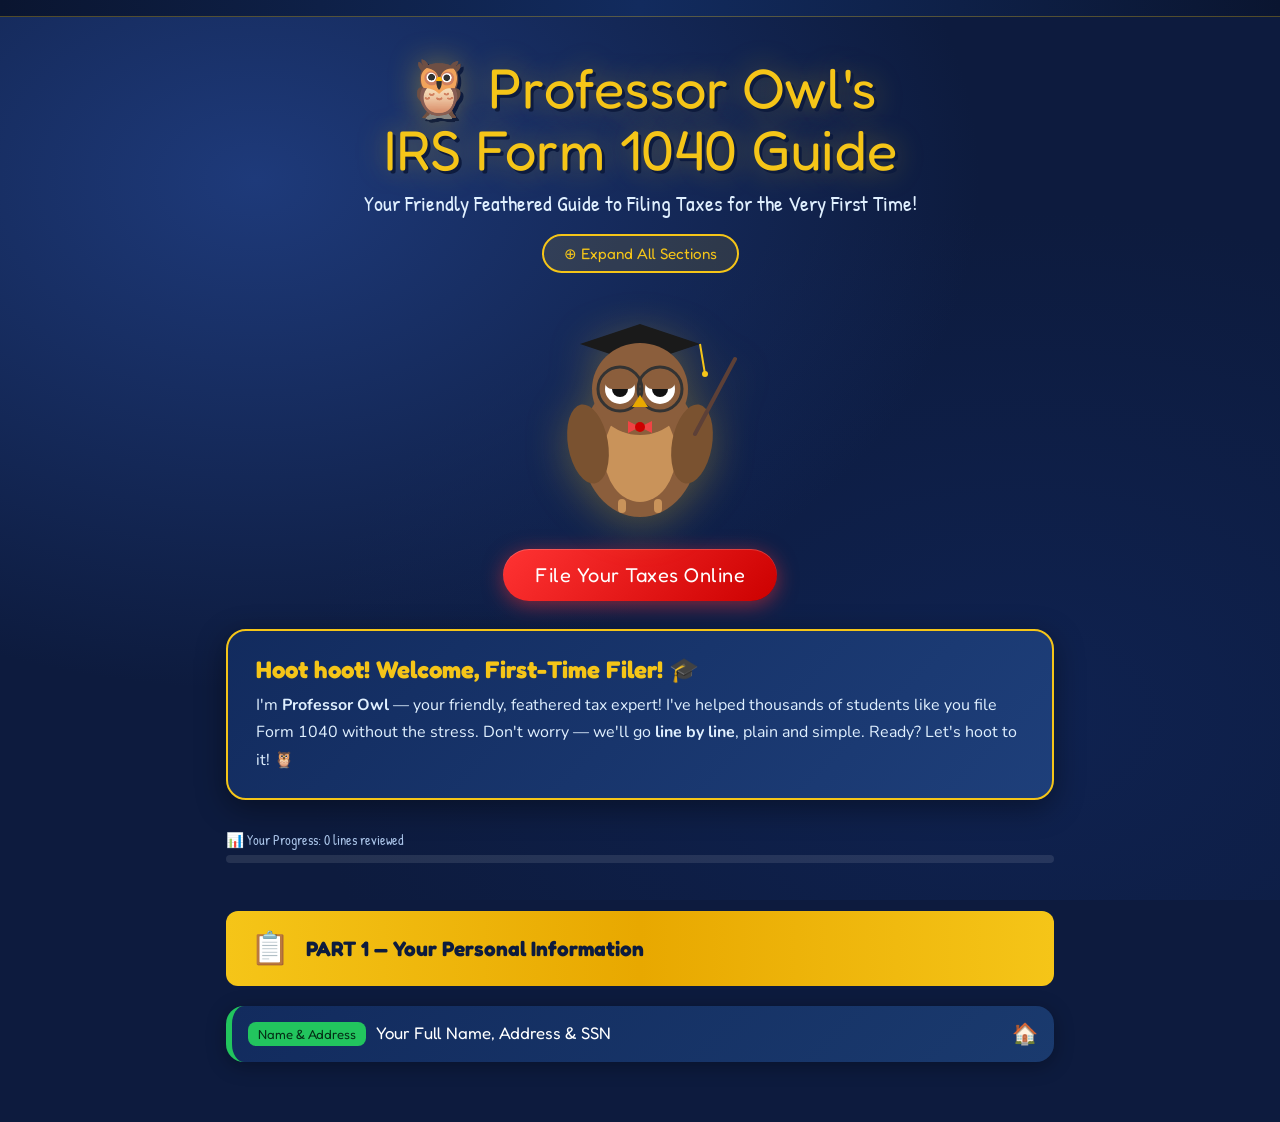
==== commit 6f2ed008: "Update index.html" ====
--- a/index.html
+++ b/index.html
@@ -147,7 +147,6 @@
     margin-bottom: 16px;
   }
 
-  /* Master toggle row */
   .hero-controls {
     display: flex;
     justify-content: center;
@@ -177,8 +176,8 @@
   }
 
   .owl-svg {
-    width: 180px;
-    height: 220px;
+    width: 200px;
+    height: 240px;
     filter: drop-shadow(0 8px 20px rgba(245,197,24,0.3));
     animation: owlFloat 3s ease-in-out infinite;
   }
@@ -188,15 +187,12 @@
     50% { transform: translateY(-12px) rotate(1deg); }
   }
 
-  /* Owl blink animation */
   .owl-eyelid {
     transform-origin: center top;
     transform-box: fill-box;
     animation: owlBlink 5s ease-in-out infinite;
   }
-  .owl-eyelid-right {
-    animation-delay: 0.04s;
-  }
+  .owl-eyelid-right { animation-delay: 0.04s; }
   @keyframes owlBlink {
     0%, 90%, 100% { transform: scaleY(0); }
     93%, 97%      { transform: scaleY(1); }
@@ -311,7 +307,6 @@
     gap: 18px;
   }
 
-  /* Scroll-reveal */
   .line-card {
     background: linear-gradient(135deg, #122b5e 0%, #1a3a6e 100%);
     border-radius: 18px;
@@ -385,7 +380,6 @@
   }
   .toggle-btn.open { transform: rotate(180deg); background: rgba(245,197,24,0.2); }
 
-  /* Smooth accordion */
   .line-body {
     max-height: 0;
     overflow: hidden;
@@ -476,7 +470,6 @@
   }
   .pro-tip::before { content: "💡"; font-size: 1.2rem; flex-shrink: 0; }
 
-  /* Part dividers */
   .part-divider {
     max-width: 860px;
     margin: 48px auto 20px;
@@ -498,119 +491,6 @@
   }
   .part-divider-inner span { font-size: 2rem; }
 
-  /* ===== REFUND INFOGRAPHIC ===== */
-  .infographic-wrap {
-    max-width: 860px;
-    margin: 0 auto 20px;
-    padding: 0 16px;
-  }
-  .infographic {
-    background: linear-gradient(135deg, #0d1f4a, #122b5e);
-    border: 2px solid rgba(245,197,24,0.4);
-    border-radius: 20px;
-    padding: 28px 24px;
-    text-align: center;
-  }
-  .infographic h3 {
-    font-family: 'Fredoka One', cursive;
-    color: var(--gold);
-    font-size: 1.4rem;
-    margin-bottom: 24px;
-  }
-  .flow-row {
-    display: flex;
-    align-items: center;
-    justify-content: center;
-    gap: 0;
-    flex-wrap: wrap;
-  }
-  .flow-box {
-    background: rgba(255,255,255,0.06);
-    border: 2px solid rgba(255,255,255,0.15);
-    border-radius: 14px;
-    padding: 14px 16px;
-    min-width: 110px;
-    text-align: center;
-    flex: 1;
-    max-width: 150px;
-  }
-  .flow-box .fb-icon { font-size: 1.8rem; }
-  .flow-box .fb-label {
-    font-family: 'Fredoka One', cursive;
-    font-size: 0.8rem;
-    color: #aac4e8;
-    margin-top: 4px;
-    line-height: 1.2;
-  }
-  .flow-box .fb-val {
-    font-family: 'Fredoka One', cursive;
-    font-size: 1rem;
-    color: var(--gold);
-    margin-top: 2px;
-  }
-  .flow-arrow {
-    font-size: 1.5rem;
-    color: rgba(245,197,24,0.5);
-    padding: 0 4px;
-    flex-shrink: 0;
-  }
-  .flow-split {
-    display: flex;
-    gap: 16px;
-    justify-content: center;
-    margin-top: 20px;
-    flex-wrap: wrap;
-  }
-  .flow-outcome {
-    flex: 1;
-    min-width: 180px;
-    max-width: 260px;
-    border-radius: 16px;
-    padding: 16px;
-    text-align: center;
-  }
-  .flow-outcome.refund {
-    background: linear-gradient(135deg, #052e16, #0a3d20);
-    border: 2px solid var(--green);
-  }
-  .flow-outcome.owe {
-    background: linear-gradient(135deg, #2d0a0a, #3d1010);
-    border: 2px solid var(--red);
-  }
-  .flow-outcome .fo-icon { font-size: 2rem; }
-  .flow-outcome .fo-title {
-    font-family: 'Fredoka One', cursive;
-    font-size: 1.1rem;
-    margin: 6px 0 4px;
-  }
-  .flow-outcome.refund .fo-title { color: var(--green); }
-  .flow-outcome.owe .fo-title { color: var(--red); }
-  .flow-outcome .fo-desc {
-    font-family: 'Patrick Hand', cursive;
-    font-size: 0.9rem;
-    color: #d1fae5;
-    line-height: 1.4;
-  }
-  .flow-outcome.owe .fo-desc { color: #fecaca; }
-  .flow-compare {
-    display: flex;
-    align-items: center;
-    justify-content: center;
-    gap: 10px;
-    margin: 16px 0 4px;
-    flex-wrap: wrap;
-  }
-  .compare-chip {
-    border-radius: 30px;
-    padding: 8px 16px;
-    font-family: 'Fredoka One', cursive;
-    font-size: 0.9rem;
-  }
-  .compare-chip.green-chip { background: rgba(34,197,94,0.15); border: 1.5px solid var(--green); color: var(--green); }
-  .compare-chip.red-chip  { background: rgba(239,68,68,0.15); border: 1.5px solid var(--red); color: #fca5a5; }
-  .compare-vs { font-family: 'Fredoka One', cursive; color: var(--gold); font-size: 1.1rem; }
-
-  /* ===== FOOTER ===== */
   footer {
     background: #080f25;
     text-align: center;
@@ -622,7 +502,6 @@
   footer a:hover { text-decoration: underline; }
   .footer-owl { font-size: 3rem; display: block; margin-bottom: 10px; }
 
-  /* ===== BACK TO TOP ===== */
   #back-top {
     position: fixed;
     bottom: 24px;
@@ -646,7 +525,6 @@
   #back-top:hover { transform: scale(1.1); }
   #back-top.show { display: flex; }
 
-  /* Progress bar */
   .progress-wrap {
     max-width: 860px;
     margin: 0 auto 24px;
@@ -672,32 +550,6 @@
     transition: width 0.4s ease;
   }
 
-  .highlight-box {
-    background: rgba(245,197,24,0.08);
-    border: 1px solid rgba(245,197,24,0.3);
-    border-radius: 10px;
-    padding: 10px 14px;
-    margin: 8px 0;
-    font-size: 0.95rem;
-    color: #fef3c7;
-  }
-
-  .expand-all-btn {
-    background: transparent;
-    border: 2px solid var(--gold);
-    color: var(--gold);
-    font-family: 'Fredoka One', cursive;
-    font-size: 0.9rem;
-    padding: 6px 16px;
-    border-radius: 30px;
-    cursor: pointer;
-    transition: background 0.2s, color 0.2s;
-    white-space: nowrap;
-    flex-shrink: 0;
-  }
-  .expand-all-btn:hover { background: var(--gold); color: var(--navy); }
-
-  /* ===== MOBILE ===== */
   @media (max-width: 600px) {
     .intro-card { flex-direction: column; }
     .countdown-bar { font-size: 0.85rem; padding: 10px 12px; gap: 8px; }
@@ -705,42 +557,24 @@
     .cd-value { font-size: 1.1rem; }
     .line-header { gap: 8px; padding: 12px 12px; }
     .line-emoji { display: none; }
-    .line-body { padding-left: 12px; padding-right: 12px; }
-    .line-body.open { padding-left: 12px; padding-right: 12px; padding-bottom: 16px; }
-    .part-divider-inner { padding: 12px 16px; gap: 10px; }
-    .part-divider-inner span { font-size: 1.4rem; }
     .nav-inner span { display: none; }
-    .flow-box { min-width: 80px; padding: 10px 8px; }
-    .flow-row { gap: 2px; }
-    .flow-arrow { padding: 0 2px; font-size: 1.1rem; }
-    .hero-controls { gap: 8px; }
   }
 </style>
 </head>
 <body>
 
-<!-- ===== STICKY QUICK-JUMP NAV ===== -->
 <nav id="quick-nav">
   <div class="nav-inner">
     <span>🦉 Jump:</span>
     <button class="nav-jump" onclick="jumpTo('part1-anchor')">📋 Personal Info</button>
     <button class="nav-jump" onclick="jumpTo('part2-anchor')">💰 Income</button>
-    <button class="nav-jump" onclick="jumpTo('part3-anchor')">✂️ Adjustments</button>
-    <button class="nav-jump" onclick="jumpTo('part4-anchor')">🎁 Credits</button>
-    <button class="nav-jump" onclick="jumpTo('part5-anchor')">💵 Payments</button>
-    <button class="nav-jump" onclick="jumpTo('part6-anchor')">🎉 Refund/Owe</button>
-    <button class="nav-jump" onclick="jumpTo('part7-anchor')">✍️ Sign</button>
   </div>
 </nav>
 
-<!-- ===== FACT TICKER ===== -->
 <div id="fact-ticker">
-  <div class="ticker-track" id="ticker-track">
-    <!-- filled by JS -->
-  </div>
+  <div class="ticker-track" id="ticker-track"></div>
 </div>
 
-<!-- ===== HERO ===== -->
 <div class="hero">
   <div class="hero-title">🦉 Professor Owl's<br>IRS Form 1040 Guide</div>
   <div class="hero-sub">Your Friendly Feathered Guide to Filing Taxes for the Very First Time!</div>
@@ -749,1502 +583,109 @@
     <button class="master-toggle-btn" id="master-btn" onclick="masterToggle()">⊕ Expand All Sections</button>
   </div>
 
-  <!-- OWL SVG with blinking eyelids -->
   <div class="owl-container">
-    <svg class="owl-svg" viewBox="0 0 180 220" xmlns="http://www.w3.org/2000/svg">
-      <ellipse cx="90" cy="50" rx="60" ry="6" fill="rgba(0,0,0,0.2)"/>
-      <rect x="40" y="42" width="100" height="10" rx="5" fill="#111"/>
-      <rect x="62" y="14" width="56" height="34" rx="6" fill="#1a1a1a"/>
-      <line x1="140" y1="47" x2="148" y2="72" stroke="#f5c518" stroke-width="2.5"/>
-      <rect x="144" y="72" width="8" height="16" rx="3" fill="#f5c518"/>
-      <line x1="146" y1="88" x2="143" y2="100" stroke="#f5c518" stroke-width="1.5"/>
-      <line x1="148" y1="88" x2="148" y2="101" stroke="#f5c518" stroke-width="1.5"/>
-      <line x1="150" y1="88" x2="153" y2="100" stroke="#f5c518" stroke-width="1.5"/>
-      <ellipse cx="90" cy="148" rx="58" ry="70" fill="#8b5e3c"/>
-      <ellipse cx="90" cy="155" rx="36" ry="48" fill="#c9935a"/>
-      <ellipse cx="90" cy="155" rx="28" ry="38" fill="none" stroke="#a07040" stroke-width="1.5" opacity="0.5"/>
-      <ellipse cx="90" cy="155" rx="18" ry="26" fill="none" stroke="#a07040" stroke-width="1.2" opacity="0.4"/>
-      <ellipse cx="38" cy="145" rx="20" ry="40" fill="#7a5230" transform="rotate(-10 38 145)"/>
-      <ellipse cx="142" cy="145" rx="20" ry="40" fill="#7a5230" transform="rotate(10 142 145)"/>
-      <path d="M22 175 Q18 190 25 200 Q30 185 35 180Z" fill="#6a4520"/>
-      <path d="M30 180 Q28 195 36 205 Q40 190 44 183Z" fill="#6a4520"/>
-      <path d="M158 175 Q162 190 155 200 Q150 185 145 180Z" fill="#6a4520"/>
-      <path d="M150 180 Q152 195 144 205 Q140 190 136 183Z" fill="#6a4520"/>
-      <ellipse cx="90" cy="90" rx="48" ry="46" fill="#8b5e3c"/>
-      <polygon points="58,52 52,28 68,48" fill="#7a5230"/>
-      <polygon points="122,52 128,28 112,48" fill="#7a5230"/>
-      <!-- Eye whites -->
-      <circle cx="72" cy="90" r="17" fill="white"/>
-      <circle cx="108" cy="90" r="17" fill="white"/>
-      <!-- Eye irises -->
-      <circle cx="72" cy="90" r="12" fill="#f5c518"/>
-      <circle cx="108" cy="90" r="12" fill="#f5c518"/>
-      <!-- Eye pupils -->
-      <circle cx="74" cy="90" r="7" fill="#111"/>
-      <circle cx="110" cy="90" r="7" fill="#111"/>
-      <!-- Eye shine -->
-      <circle cx="77" cy="87" r="2.5" fill="white"/>
-      <circle cx="113" cy="87" r="2.5" fill="white"/>
+    <svg class="owl-svg" viewBox="0 0 200 240" xmlns="http://www.w3.org/2000/svg">
+      <!-- Graduation Cap -->
+      <path d="M40 55 L100 35 L160 55 L100 75 Z" fill="#1a1a1a"/>
+      <rect x="85" y="55" width="30" height="20" fill="#1a1a1a"/>
+      <line x1="160" y1="55" x2="165" y2="85" stroke="#f5c518" stroke-width="2"/>
+      <circle cx="165" cy="85" r="3" fill="#f5c518"/>
+
+      <!-- Body -->
+      <ellipse cx="100" cy="158" rx="58" ry="70" fill="#8b5e3c"/>
+      <ellipse cx="100" cy="165" rx="36" ry="48" fill="#c9935a"/>
+      
+      <!-- Wings -->
+      <ellipse cx="48" cy="155" rx="20" ry="40" fill="#7a5230" transform="rotate(-10 48 155)"/>
+      <ellipse cx="152" cy="155" rx="20" ry="40" fill="#7a5230" transform="rotate(10 152 155)"/>
+
+      <!-- Pointer (Held in left wing) -->
+      <line x1="155" y1="145" x2="195" y2="70" stroke="#5d4037" stroke-width="4" stroke-linecap="round"/>
+
+      <!-- Head -->
+      <ellipse cx="100" cy="100" rx="48" ry="46" fill="#8b5e3c"/>
+      
+      <!-- Big Glasses -->
+      <circle cx="80" cy="100" r="22" fill="none" stroke="#333" stroke-width="3"/>
+      <circle cx="120" cy="100" r="22" fill="none" stroke="#333" stroke-width="3"/>
+      <line x1="98" y1="100" x2="102" y2="100" stroke="#333" stroke-width="3"/>
+
+      <!-- Eye whites & pupils -->
+      <circle cx="80" cy="100" r="15" fill="white"/>
+      <circle cx="120" cy="100" r="15" fill="white"/>
+      <circle cx="80" cy="100" r="8" fill="#111"/>
+      <circle cx="120" cy="100" r="8" fill="#111"/>
+
       <!-- Eyelids (animated) -->
-      <rect class="owl-eyelid" x="55" y="73" width="34" height="18" rx="9" fill="#8b5e3c"/>
-      <rect class="owl-eyelid owl-eyelid-right" x="91" y="73" width="34" height="18" rx="9" fill="#8b5e3c"/>
+      <rect class="owl-eyelid" x="65" y="85" width="30" height="15" rx="7" fill="#8b5e3c"/>
+      <rect class="owl-eyelid owl-eyelid-right" x="105" y="85" width="30" height="15" rx="7" fill="#8b5e3c"/>
+
       <!-- Beak -->
-      <polygon points="90,96 82,108 98,108" fill="#e8a800"/>
-      <line x1="82" y1="102" x2="98" y2="102" stroke="#c8900a" stroke-width="1.5"/>
-      <!-- Facial disk -->
-      <ellipse cx="90" cy="90" rx="38" ry="36" fill="none" stroke="#c9935a" stroke-width="3" opacity="0.5"/>
+      <polygon points="100,106 92,118 108,118" fill="#e8a800"/>
+      
       <!-- Feet -->
-      <path d="M72 210 Q68 218 62 220 M72 210 Q72 218 70 222 M72 210 Q76 218 80 221" stroke="#d4a96a" stroke-width="3" stroke-linecap="round" fill="none"/>
-      <path d="M108 210 Q104 218 98 220 M108 210 Q108 218 106 222 M108 210 Q112 218 116 221" stroke="#d4a96a" stroke-width="3" stroke-linecap="round" fill="none"/>
-      <rect x="68" y="200" width="8" height="14" rx="4" fill="#c9935a"/>
-      <rect x="104" y="200" width="8" height="14" rx="4" fill="#c9935a"/>
+      <rect x="78" y="210" width="8" height="14" rx="4" fill="#c9935a"/>
+      <rect x="114" y="210" width="8" height="14" rx="4" fill="#c9935a"/>
+      
       <!-- Bow tie -->
-      <polygon points="78,122 90,128 78,134" fill="#ef4444"/>
-      <polygon points="102,122 90,128 102,134" fill="#ef4444"/>
-      <circle cx="90" cy="128" r="5" fill="#cc0000"/>
-      <!-- Glasses -->
-      <circle cx="72" cy="90" r="17" fill="none" stroke="#333" stroke-width="2.5"/>
-      <circle cx="108" cy="90" r="17" fill="none" stroke="#333" stroke-width="2.5"/>
-      <line x1="89" y1="90" x2="91" y2="90" stroke="#333" stroke-width="2"/>
-      <line x1="55" y1="88" x2="45" y2="86" stroke="#333" stroke-width="2"/>
-      <line x1="125" y1="88" x2="135" y2="86" stroke="#333" stroke-width="2"/>
+      <polygon points="88,132 100,138 88,144" fill="#ef4444"/>
+      <polygon points="112,132 100,138 112,144" fill="#ef4444"/>
+      <circle cx="100" cy="138" r="5" fill="#cc0000"/>
     </svg>
   </div>
 
   <div class="cta-wrap">
-    <a href="https://is.gd/SRCKpA" class="cta-btn" target="_blank">File Your Taxes Online at e-file.com</a>
-  </div>
-
-  <!-- COUNTDOWN -->
-  <div class="countdown-bar">
-    <div class="cd-item">
-      <span class="cd-label">📅 Today</span>
-      <span class="cd-value" id="today-date">—</span>
-    </div>
-    <span class="cd-sep">|</span>
-    <div class="cd-item">
-      <span class="cd-label">⏰ Tax Deadline (Apr 15)</span>
-      <span class="cd-value" id="deadline-clock">—</span>
-    </div>
-    <span class="cd-sep">|</span>
-    <div class="cd-item">
-      <span class="cd-label">📆 Extension (Oct 15)</span>
-      <span class="cd-value" id="extension-clock">—</span>
-    </div>
+    <a href="#" class="cta-btn">File Your Taxes Online</a>
   </div>
 </div>
 
-<!-- ===== INTRO ===== -->
 <div class="intro-section">
   <div class="intro-card">
     <div class="intro-text">
       <h2>Hoot hoot! Welcome, First-Time Filer! 🎓</h2>
-      <p>I'm <strong>Professor Owl</strong> — your friendly, feathered tax expert! I've helped thousands of students like you file Form 1040 without the stress. Form 1040 is the main tax form everyone uses to report their income to the IRS. Don't worry — we'll go <strong>line by line</strong>, plain and simple. Just click each line below to expand it, and I'll explain exactly what to do. Ready? Let's hoot to it! 🦉</p>
+      <p>I'm <strong>Professor Owl</strong> — your friendly, feathered tax expert! I've helped thousands of students like you file Form 1040 without the stress. Don't worry — we'll go <strong>line by line</strong>, plain and simple. Ready? Let's hoot to it! 🦉</p>
     </div>
   </div>
 </div>
 
-<!-- Progress tracker -->
 <div class="progress-wrap">
-  <div class="progress-label">📊 Your Progress: <span id="progress-text">0 of 41 lines reviewed</span></div>
+  <div class="progress-label">📊 Your Progress: <span id="progress-text">0 lines reviewed</span></div>
   <div class="progress-bar-bg"><div class="progress-bar-fill" id="progress-fill"></div></div>
 </div>
 
-<!-- ==================== PART 1 ==================== -->
-<div id="part1-anchor" class="part-divider" style="margin-top:20px;">
+<div id="part1-anchor" class="part-divider">
   <div class="part-divider-inner">
     <span>📋</span>
     <h3>PART 1 — Your Personal Information</h3>
   </div>
 </div>
 
-<div class="section-header">
-  <h2>📋 Personal Information</h2>
-  <button class="expand-all-btn" onclick="expandSection('part1')">Expand All ↓</button>
-</div>
-
 <div class="lines-container" id="part1">
-
-  <div class="line-card green-accent" data-line="1">
-    <div class="line-header" onclick="toggleCard(this)">
+  <div class="line-card green-accent revealed">
+    <div class="line-header" onclick="this.parentElement.querySelector('.line-body').classList.toggle('open')">
       <span class="line-num">Name & Address</span>
       <span class="line-title">Your Full Name, Address & SSN</span>
       <span class="line-emoji">🏠</span>
-      <button class="toggle-btn">▼</button>
     </div>
     <div class="line-body">
       <div class="line-body-inner">
-      <p class="line-explain">The very top of Form 1040 asks for your full legal name (first, middle initial, last), your current home address, city, state, and ZIP code. This is also where you enter your <strong>Social Security Number (SSN)</strong> — or Individual Taxpayer Identification Number (ITIN) if you don't have an SSN.</p>
-      <div class="what-you-need">
-        <h4>What You Need</h4>
-        <ul>
-          <li>Your Social Security card (to double-check your SSN)</li>
-          <li>Your current mailing address</li>
-          <li>Spouse's name and SSN if filing jointly</li>
-        </ul>
-      </div>
-      <div class="owl-tip">
-        <div class="owl-tip-content">
-          <div class="owl-tip-label">Professor Owl Says:</div>
-          <div class="owl-tip-text">"Your SSN is like your tax ID fingerprint — one wrong digit and the IRS can't find you! Triple-check this number. It's the most common mistake I see beginners make."</div>
-        </div>
-      </div>
-      <div class="warning-tip">If your name doesn't exactly match what's on file with the Social Security Administration (SSA), your return could be delayed!</div>
-      </div>
-    </div>
-  </div>
-
-  <div class="line-card" data-line="2">
-    <div class="line-header" onclick="toggleCard(this)">
-      <span class="line-num">Filing Status</span>
-      <span class="line-title">Check Your Filing Status — How Do You File?</span>
-      <span class="line-emoji">👨‍👩‍👧</span>
-      <button class="toggle-btn">▼</button>
-    </div>
-    <div class="line-body">
-      <div class="line-body-inner">
-      <p class="line-explain">You must choose ONE filing status. This affects your tax rates and deductions — so pick carefully!</p>
-      <div class="what-you-need">
-        <h4>The 5 Filing Statuses</h4>
-        <ul>
-          <li><strong>Single</strong> — Unmarried, or legally separated</li>
-          <li><strong>Married Filing Jointly (MFJ)</strong> — Married and combining your incomes (usually best!)</li>
-          <li><strong>Married Filing Separately (MFS)</strong> — Married but keeping taxes separate</li>
-          <li><strong>Head of Household (HOH)</strong> — Unmarried and paying over half the cost of a home for a dependent</li>
-          <li><strong>Qualifying Surviving Spouse</strong> — Widowed in past 2 years with a dependent child</li>
-        </ul>
-      </div>
-      <div class="owl-tip">
-        <div class="owl-tip-content">
-          <div class="owl-tip-label">Professor Owl Says:</div>
-          <div class="owl-tip-text">"Most first-timers are Single — just check that box! If you're married, Married Filing Jointly almost always gives you a bigger refund. Head of Household is great for single parents — don't miss it if you qualify!"</div>
-        </div>
-      </div>
-      </div>
-    </div>
-  </div>
-
-  <div class="line-card blue-accent" data-line="3">
-    <div class="line-header" onclick="toggleCard(this)">
-      <span class="line-num">Dependents</span>
-      <span class="line-title">Who Do You Support? List Your Dependents</span>
-      <span class="line-emoji">👶</span>
-      <button class="toggle-btn">▼</button>
-    </div>
-    <div class="line-body">
-      <div class="line-body-inner">
-      <p class="line-explain">A <strong>dependent</strong> is someone who relies on you financially — usually a child under 19 (or under 24 if a full-time student), or a qualifying relative you support.</p>
-      <div class="what-you-need">
-        <h4>What You Need</h4>
-        <ul>
-          <li>Dependent's full name and Social Security Number</li>
-          <li>Their relationship to you (son, daughter, parent, etc.)</li>
-          <li>Check the box: "Child Tax Credit" or "Other Dependent"</li>
-        </ul>
-      </div>
-      <div class="owl-tip">
-        <div class="owl-tip-content">
-          <div class="owl-tip-label">Professor Owl Says:</div>
-          <div class="owl-tip-text">"Each qualifying child can get you up to $2,000 in Child Tax Credit — that's real money back in your pocket! Never skip listing your kids."</div>
-        </div>
-      </div>
-      <div class="pro-tip">Only one parent can claim a child per year. If you're divorced or separated, make sure you and your ex agree on who claims the kids!</div>
-      </div>
-    </div>
-  </div>
-
-</div><!-- end part1 -->
-
-<!-- ==================== PART 2 ==================== -->
-<div id="part2-anchor" class="part-divider">
-  <div class="part-divider-inner">
-    <span>💰</span>
-    <h3>PART 2 — Income: Everything You Earned This Year</h3>
-  </div>
-</div>
-
-<div class="section-header">
-  <h2>📥 Lines 1–8: Your Total Income</h2>
-  <button class="expand-all-btn" onclick="expandSection('part2')">Expand All ↓</button>
-</div>
-
-<div class="lines-container" id="part2">
-
-  <div class="line-card green-accent" data-line="4">
-    <div class="line-header" onclick="toggleCard(this)">
-      <span class="line-num">Line 1a</span>
-      <span class="line-title">Wages, Salaries, and Tips — Your W-2 Income</span>
-      <span class="line-emoji">💼</span>
-      <button class="toggle-btn">▼</button>
-    </div>
-    <div class="line-body">
-      <div class="line-body-inner">
-      <p class="line-explain">This is the most common line — it's the total money you earned from <strong>regular jobs</strong>. Look at your W-2 form (your employer sends this by January 31). Find <strong>Box 1</strong> on your W-2 — that number goes here on Line 1a.</p>
-      <div class="what-you-need">
-        <h4>What You Need</h4>
-        <ul>
-          <li>Your W-2 form(s) from every employer</li>
-          <li>Look for "Box 1: Wages, tips, other compensation"</li>
-          <li>Add up all W-2 Box 1 amounts if you had multiple jobs</li>
-        </ul>
-      </div>
-      <div class="highlight-box">📄 <strong>Example:</strong> Your W-2 Box 1 says $32,500. Write $32,500 on Line 1a. Simple!</div>
-      <div class="owl-tip">
-        <div class="owl-tip-content">
-          <div class="owl-tip-label">Professor Owl Says:</div>
-          <div class="owl-tip-text">"Missing a W-2? Contact your employer right away — you must have it before filing! The IRS already has a copy of your W-2, so everything must match exactly."</div>
-        </div>
-      </div>
-      <div class="warning-tip">Don't confuse Box 1 with Box 3 (Social Security wages) or Box 5 (Medicare wages) — they're different numbers!</div>
-      </div>
-    </div>
-  </div>
-
-  <div class="line-card" data-line="5">
-    <div class="line-header" onclick="toggleCard(this)">
-      <span class="line-num">Line 1b–1h</span>
-      <span class="line-title">Other W-2 Types: Household, Tips, Combat Pay & More</span>
-      <span class="line-emoji">🏡</span>
-      <button class="toggle-btn">▼</button>
-    </div>
-    <div class="line-body">
-      <div class="line-body-inner">
-      <p class="line-explain">These lines cover special types of wages that need to be reported separately:</p>
-      <div class="what-you-need">
-        <h4>Each Sub-Line</h4>
-        <ul>
-          <li><strong>1b</strong> — Household employee wages (nannies, housekeepers paid $2,600+)</li>
-          <li><strong>1c</strong> — Tips not reported on W-2 (cash tips you received)</li>
-          <li><strong>1d</strong> — Medicaid waiver payments</li>
-          <li><strong>1e</strong> — Taxable dependent care benefits from Form 2441</li>
-          <li><strong>1f</strong> — Employer adoption benefits from Form 8839</li>
-          <li><strong>1g</strong> — Wages from Form 8919</li>
-          <li><strong>1h</strong> — Other earned income (prizes, awards, taxable scholarships)</li>
-          <li><strong>1z</strong> — Add all lines 1a–1h for your total wages</li>
-        </ul>
-      </div>
-      <div class="owl-tip">
-        <div class="owl-tip-content">
-          <div class="owl-tip-label">Professor Owl Says:</div>
-          <div class="owl-tip-text">"Most first-time filers only fill in 1a and skip to 1z. Only fill the sub-lines that apply to your situation!"</div>
-        </div>
-      </div>
-      </div>
-    </div>
-  </div>
-
-  <div class="line-card amber-accent" data-line="6">
-    <div class="line-header" onclick="toggleCard(this)">
-      <span class="line-num">Line 2a–2b</span>
-      <span class="line-title">Interest Income — Money Your Bank Paid You</span>
-      <span class="line-emoji">🏦</span>
-      <button class="toggle-btn">▼</button>
-    </div>
-    <div class="line-body">
-      <div class="line-body-inner">
-      <p class="line-explain">Did your bank pay you interest on your savings account? That counts as income! Your bank will send you a <strong>1099-INT</strong> form if you earned $10 or more in interest.</p>
-      <div class="what-you-need">
-        <h4>The Two Interest Lines</h4>
-        <ul>
-          <li><strong>Line 2a</strong> — Tax-EXEMPT interest (like interest from municipal bonds)</li>
-          <li><strong>Line 2b</strong> — TAXABLE interest (regular bank savings interest)</li>
-        </ul>
-      </div>
-      <div class="highlight-box">📄 <strong>Example:</strong> Your bank sends you a 1099-INT showing $85 in interest. Write $85 on Line 2b.</div>
-      <div class="owl-tip">
-        <div class="owl-tip-content">
-          <div class="owl-tip-label">Professor Owl Says:</div>
-          <div class="owl-tip-text">"Even a tiny $10 of bank interest must be reported! If you earned more than $1,500 total in interest, you'll also need to fill out Schedule B."</div>
-        </div>
-      </div>
-      </div>
-    </div>
-  </div>
-
-  <div class="line-card" data-line="7">
-    <div class="line-header" onclick="toggleCard(this)">
-      <span class="line-num">Line 3a–3b</span>
-      <span class="line-title">Dividend Income — Payments From Stocks You Own</span>
-      <span class="line-emoji">📈</span>
-      <button class="toggle-btn">▼</button>
-    </div>
-    <div class="line-body">
-      <div class="line-body-inner">
-      <p class="line-explain">If you own stocks, mutual funds, or ETFs that paid you dividends, report them here. You'll get a <strong>1099-DIV</strong> from your brokerage.</p>
-      <div class="what-you-need">
-        <h4>The Two Dividend Lines</h4>
-        <ul>
-          <li><strong>Line 3a</strong> — Qualified dividends (taxed at a lower rate — usually boxes 1b on 1099-DIV)</li>
-          <li><strong>Line 3b</strong> — Ordinary dividends (total dividends from 1099-DIV Box 1a)</li>
-        </ul>
-      </div>
-      <div class="owl-tip">
-        <div class="owl-tip-content">
-          <div class="owl-tip-label">Professor Owl Says:</div>
-          <div class="owl-tip-text">"Qualified dividends are taxed at 0%, 15%, or 20% — much lower than regular income! Always make sure you fill in Line 3a correctly so you don't overpay."</div>
-        </div>
-      </div>
-      </div>
-    </div>
-  </div>
-
-  <div class="line-card blue-accent" data-line="8">
-    <div class="line-header" onclick="toggleCard(this)">
-      <span class="line-num">Line 4a–4b</span>
-      <span class="line-title">IRA Distributions — Withdrawals From Retirement Accounts</span>
-      <span class="line-emoji">🏦</span>
-      <button class="toggle-btn">▼</button>
-    </div>
-    <div class="line-body">
-      <div class="line-body-inner">
-      <p class="line-explain">Did you take money OUT of a traditional IRA or other retirement account this year? That's called a <strong>distribution</strong>. You'll receive a <strong>1099-R</strong> form showing the amount.</p>
-      <div class="what-you-need">
-        <h4>The Two Lines</h4>
-        <ul>
-          <li><strong>Line 4a</strong> — Total IRA distributions you received</li>
-          <li><strong>Line 4b</strong> — The TAXABLE portion</li>
-        </ul>
-      </div>
-      <div class="warning-tip">If you're under age 59½ and withdrew from an IRA, you'll likely owe a 10% penalty PLUS regular income tax on that amount. Ouch!</div>
-      <div class="owl-tip">
-        <div class="owl-tip-content">
-          <div class="owl-tip-label">Professor Owl Says:</div>
-          <div class="owl-tip-text">"First-time filers usually leave these blank. Only fill them in if you actually took money from a retirement account this year."</div>
-        </div>
-      </div>
-      </div>
-    </div>
-  </div>
-
-  <div class="line-card amber-accent" data-line="9">
-    <div class="line-header" onclick="toggleCard(this)">
-      <span class="line-num">Line 5a–5b</span>
-      <span class="line-title">Pensions & Annuities — Retirement Payments You Received</span>
-      <span class="line-emoji">👴</span>
-      <button class="toggle-btn">▼</button>
-    </div>
-    <div class="line-body">
-      <div class="line-body-inner">
-      <p class="line-explain">If you receive a pension from a former employer or annuity payments, report them here. You'll get a <strong>1099-R</strong> form.</p>
-      <div class="what-you-need">
-        <h4>The Two Lines</h4>
-        <ul>
-          <li><strong>Line 5a</strong> — Total pension/annuity payments received</li>
-          <li><strong>Line 5b</strong> — The taxable portion (from your 1099-R, Box 2a)</li>
-        </ul>
-      </div>
-      <div class="owl-tip">
-        <div class="owl-tip-content">
-          <div class="owl-tip-label">Professor Owl Says:</div>
-          <div class="owl-tip-text">"If you contributed after-tax money to your pension, part of your payments may NOT be taxable — that's the difference between 5a and 5b!"</div>
-        </div>
-      </div>
-      </div>
-    </div>
-  </div>
-
-  <div class="line-card purple-accent" data-line="10">
-    <div class="line-header" onclick="toggleCard(this)">
-      <span class="line-num">Line 6a–6b</span>
-      <span class="line-title">Social Security Benefits</span>
-      <span class="line-emoji">🛡️</span>
-      <button class="toggle-btn">▼</button>
-    </div>
-    <div class="line-body">
-      <div class="line-body-inner">
-      <p class="line-explain">If you received Social Security benefits, the SSA sends you a <strong>Form SSA-1099</strong> each January. Not all of your Social Security is taxable — it depends on your total income.</p>
-      <div class="what-you-need">
-        <h4>The Two Lines</h4>
-        <ul>
-          <li><strong>Line 6a</strong> — Total Social Security benefits (from Box 5 of SSA-1099)</li>
-          <li><strong>Line 6b</strong> — Taxable portion (0%, 50%, or 85% of benefits depending on income)</li>
-        </ul>
-      </div>
-      <div class="owl-tip">
-        <div class="owl-tip-content">
-          <div class="owl-tip-label">Professor Owl Says:</div>
-          <div class="owl-tip-text">"If Social Security is your only income, you likely owe ZERO tax! But if you have other income too, up to 85% of your benefits could be taxable."</div>
-        </div>
-      </div>
-      </div>
-    </div>
-  </div>
-
-  <div class="line-card green-accent" data-line="11">
-    <div class="line-header" onclick="toggleCard(this)">
-      <span class="line-num">Line 7</span>
-      <span class="line-title">Capital Gain or Loss — Did You Sell Stocks or Property?</span>
-      <span class="line-emoji">📊</span>
-      <button class="toggle-btn">▼</button>
-    </div>
-    <div class="line-body">
-      <div class="line-body-inner">
-      <p class="line-explain">If you sold stocks, bonds, real estate, crypto, or other investments during the year, you have a <strong>capital gain or loss</strong>. You'll need to complete <strong>Schedule D</strong> first, then the total flows to Line 7.</p>
-      <div class="what-you-need">
-        <h4>Key Concepts</h4>
-        <ul>
-          <li><strong>Short-term</strong> — Held less than 1 year: taxed as ordinary income</li>
-          <li><strong>Long-term</strong> — Held more than 1 year: taxed at lower 0%, 15%, or 20% rates</li>
-          <li>Your brokerage sends a <strong>1099-B</strong> showing sales</li>
-          <li>If losses exceed gains, you can deduct up to $3,000 per year</li>
-        </ul>
-      </div>
-      <div class="owl-tip">
-        <div class="owl-tip-content">
-          <div class="owl-tip-label">Professor Owl Says:</div>
-          <div class="owl-tip-text">"Didn't sell any investments this year? Leave Line 7 blank! This only applies if you actually sold something."</div>
-        </div>
-      </div>
-      </div>
-    </div>
-  </div>
-
-  <div class="line-card" data-line="12">
-    <div class="line-header" onclick="toggleCard(this)">
-      <span class="line-num">Line 8</span>
-      <span class="line-title">Other Income — Freelance, Prizes, Gambling, Crypto & More</span>
-      <span class="line-emoji">🎰</span>
-      <button class="toggle-btn">▼</button>
-    </div>
-    <div class="line-body">
-      <div class="line-body-inner">
-      <p class="line-explain">This catch-all line captures income that doesn't fit anywhere else. You'll use <strong>Schedule 1</strong> to list it all, and the total flows here to Line 8.</p>
-      <div class="what-you-need">
-        <h4>Common "Other Income" Sources</h4>
-        <ul>
-          <li>Freelance or gig work (reported on 1099-NEC or 1099-K)</li>
-          <li>Gambling winnings (even from casinos — fully taxable!)</li>
-          <li>Rental income (reported on Schedule E)</li>
-          <li>Alimony received (for divorces before 2019)</li>
-          <li>Cryptocurrency gains (sold, traded, or used to buy things)</li>
-          <li>Unemployment compensation (Form 1099-G)</li>
-          <li>Canceled debt (Form 1099-C)</li>
-        </ul>
-      </div>
-      <div class="warning-tip">Crypto is taxable! If you sold Bitcoin, Ethereum, or any crypto — even to buy another coin — it's a taxable event. The IRS DOES know. Report it!</div>
-      <div class="owl-tip">
-        <div class="owl-tip-content">
-          <div class="owl-tip-label">Professor Owl Says:</div>
-          <div class="owl-tip-text">"The IRS gets copies of your 1099s automatically. If you leave income off your return and the IRS has a 1099 on file, you'll get a letter — and possibly a penalty. When in doubt, report it!"</div>
-        </div>
-      </div>
-      </div>
-    </div>
-  </div>
-
-  <div class="line-card green-accent" data-line="13">
-    <div class="line-header" onclick="toggleCard(this)">
-      <span class="line-num">Line 9</span>
-      <span class="line-title">Total Income — Add Everything Up!</span>
-      <span class="line-emoji">➕</span>
-      <button class="toggle-btn">▼</button>
-    </div>
-    <div class="line-body">
-      <div class="line-body-inner">
-      <p class="line-explain">This is simply the sum of all your income lines (Lines 1z through 8). Add them all together. This is your <strong>gross income before any deductions</strong>.</p>
-      <div class="highlight-box">🧮 <strong>Formula:</strong> Line 1z + Line 2b + Line 3b + Line 4b + Line 5b + Line 6b + Line 7 + Line 8 = <strong>Line 9 (Total Income)</strong></div>
-      <div class="owl-tip">
-        <div class="owl-tip-content">
-          <div class="owl-tip-label">Professor Owl Says:</div>
-          <div class="owl-tip-text">"Tax software does this math automatically. If you're doing it by hand, double-check your addition — adding mistakes here will throw off your ENTIRE return!"</div>
-        </div>
-      </div>
-      </div>
-    </div>
-  </div>
-
-</div><!-- end part2 -->
-
-<!-- ==================== PART 3 ==================== -->
-<div id="part3-anchor" class="part-divider">
-  <div class="part-divider-inner">
-    <span>📉</span>
-    <h3>PART 3 — Adjustments That Lower Your Income</h3>
-  </div>
-</div>
-
-<div class="section-header">
-  <h2>✂️ Lines 10–15: Getting to Your Taxable Income</h2>
-  <button class="expand-all-btn" onclick="expandSection('part3')">Expand All ↓</button>
-</div>
-
-<div class="lines-container" id="part3">
-
-  <div class="line-card amber-accent" data-line="14">
-    <div class="line-header" onclick="toggleCard(this)">
-      <span class="line-num">Line 10</span>
-      <span class="line-title">Adjustments to Income — Money That Reduces Your Taxable Income</span>
-      <span class="line-emoji">✂️</span>
-      <button class="toggle-btn">▼</button>
-    </div>
-    <div class="line-body">
-      <div class="line-body-inner">
-      <p class="line-explain">These are called "<strong>above-the-line</strong>" deductions because you get them even if you DON'T itemize. They come from <strong>Schedule 1, Part II</strong>.</p>
-      <div class="what-you-need">
-        <h4>Common Adjustments</h4>
-        <ul>
-          <li>Student loan interest paid (up to $2,500)</li>
-          <li>Educator expenses (teachers can deduct up to $300 for classroom supplies)</li>
-          <li>Health Savings Account (HSA) contributions (Form 8889)</li>
-          <li>Self-employed health insurance premiums</li>
-          <li>IRA contributions (Traditional IRA — not Roth)</li>
-          <li>Alimony paid (for divorces before 2019)</li>
-          <li>Half of self-employment tax</li>
-        </ul>
-      </div>
-      <div class="owl-tip">
-        <div class="owl-tip-content">
-          <div class="owl-tip-label">Professor Owl Says:</div>
-          <div class="owl-tip-text">"Student loan interest is the big one for young filers! If you paid interest on your student loans this year, your lender sends you Form 1098-E. Up to $2,500 can come right off your income — no itemizing needed!"</div>
-        </div>
-      </div>
-      </div>
-    </div>
-  </div>
-
-  <div class="line-card green-accent" data-line="15">
-    <div class="line-header" onclick="toggleCard(this)">
-      <span class="line-num">Line 11</span>
-      <span class="line-title">Adjusted Gross Income (AGI) — Your "Starting Point" for Everything Else</span>
-      <span class="line-emoji">🎯</span>
-      <button class="toggle-btn">▼</button>
-    </div>
-    <div class="line-body">
-      <div class="line-body-inner">
-      <p class="line-explain">Your <strong>AGI</strong> is one of the most important numbers on your return. The IRS uses it to determine if you qualify for many deductions and credits.</p>
-      <div class="highlight-box">🧮 <strong>Formula:</strong> Line 9 (Total Income) − Line 10 (Adjustments) = <strong>Line 11 (AGI)</strong></div>
-      <div class="what-you-need">
-        <h4>Why AGI Matters</h4>
-        <ul>
-          <li>Determines eligibility for the Earned Income Tax Credit</li>
-          <li>Determines how much you can deduct for medical expenses</li>
-          <li>Used to verify your identity when e-filing next year</li>
-          <li>Affects eligibility for education credits and IRA deductions</li>
-        </ul>
-      </div>
-      <div class="owl-tip">
-        <div class="owl-tip-content">
-          <div class="owl-tip-label">Professor Owl Says:</div>
-          <div class="owl-tip-text">"Save your AGI! Next year when you file, the IRS will ask for this year's AGI to verify it's really you. Write it down somewhere safe!"</div>
-        </div>
-      </div>
-      </div>
-    </div>
-  </div>
-
-  <div class="line-card blue-accent" data-line="16">
-    <div class="line-header" onclick="toggleCard(this)">
-      <span class="line-num">Line 12</span>
-      <span class="line-title">Standard Deduction OR Itemized Deductions — Pick the Bigger One!</span>
-      <span class="line-emoji">🏷️</span>
-      <button class="toggle-btn">▼</button>
-    </div>
-    <div class="line-body">
-      <div class="line-body-inner">
-      <p class="line-explain">This is where you reduce your AGI by either taking the <strong>Standard Deduction</strong> (a flat amount based on filing status) OR listing your actual deductions on <strong>Schedule A</strong> (Itemized). You pick whichever is LARGER.</p>
-      <div class="what-you-need">
-        <h4>2024 Standard Deduction Amounts</h4>
-        <ul>
-          <li>Single: <strong>$14,600</strong></li>
-          <li>Married Filing Jointly: <strong>$29,200</strong></li>
-          <li>Head of Household: <strong>$21,900</strong></li>
-          <li>If 65+ or blind, add $1,550 (single) or $1,250 (married, per qualifying person)</li>
-        </ul>
-      </div>
-      <div class="what-you-need">
-        <h4>Itemized Deductions Include (Schedule A)</h4>
-        <ul>
-          <li>Mortgage interest (Form 1098 from your lender)</li>
-          <li>State and local taxes paid (SALT — capped at $10,000)</li>
-          <li>Charitable donations (receipts required)</li>
-          <li>Medical expenses exceeding 7.5% of AGI</li>
-        </ul>
-      </div>
-      <div class="owl-tip">
-        <div class="owl-tip-content">
-          <div class="owl-tip-label">Professor Owl Says:</div>
-          <div class="owl-tip-text">"About 90% of filers take the Standard Deduction — it's simple and usually bigger! Only itemize if your mortgage interest + donations + state taxes add up to MORE than your standard deduction amount."</div>
-        </div>
-      </div>
-      </div>
-    </div>
-  </div>
-
-  <div class="line-card" data-line="17">
-    <div class="line-header" onclick="toggleCard(this)">
-      <span class="line-num">Line 13</span>
-      <span class="line-title">Qualified Business Income (QBI) Deduction — For Self-Employed Filers</span>
-      <span class="line-emoji">🏢</span>
-      <button class="toggle-btn">▼</button>
-    </div>
-    <div class="line-body">
-      <div class="line-body-inner">
-      <p class="line-explain">If you're self-employed, a freelancer, or own a small business, you may deduct up to <strong>20% of your qualified business income</strong>. Use <strong>Form 8995</strong> to calculate this amount.</p>
-      <div class="owl-tip">
-        <div class="owl-tip-content">
-          <div class="owl-tip-label">Professor Owl Says:</div>
-          <div class="owl-tip-text">"This is a HUGE deduction if you're self-employed! A freelancer earning $50,000 from their business could deduct $10,000 right here. Don't miss it!"</div>
-        </div>
-      </div>
-      <div class="pro-tip">If you're an employee (have a W-2) and NOT self-employed, leave Line 13 blank.</div>
-      </div>
-    </div>
-  </div>
-
-  <div class="line-card red-accent" data-line="18">
-    <div class="line-header" onclick="toggleCard(this)">
-      <span class="line-num">Line 14</span>
-      <span class="line-title">Taxable Income — The Number the IRS Actually Taxes</span>
-      <span class="line-emoji">💡</span>
-      <button class="toggle-btn">▼</button>
-    </div>
-    <div class="line-body">
-      <div class="line-body-inner">
-      <p class="line-explain">This is the final income number after all deductions. This is what the IRS uses to calculate your actual tax bill.</p>
-      <div class="highlight-box">🧮 <strong>Formula:</strong> Line 11 (AGI) − Line 12 (Standard/Itemized Deduction) − Line 13 (QBI) = <strong>Line 14 (Taxable Income)</strong></div>
-      <div class="owl-tip">
-        <div class="owl-tip-content">
-          <div class="owl-tip-label">Professor Owl Says:</div>
-          <div class="owl-tip-text">"This number should always be LOWER than your total income — that's the whole point of deductions! If it's somehow higher, you made a math error. Check your work!"</div>
-        </div>
-      </div>
-      <div class="warning-tip">If Line 14 comes out to zero or less, you owe NO federal income tax! Many low-income and part-time workers end up here.</div>
-      </div>
-    </div>
-  </div>
-
-  <div class="line-card amber-accent" data-line="19">
-    <div class="line-header" onclick="toggleCard(this)">
-      <span class="line-num">Line 15</span>
-      <span class="line-title">Your Tax — How Much Do You Owe Before Credits?</span>
-      <span class="line-emoji">📊</span>
-      <button class="toggle-btn">▼</button>
-    </div>
-    <div class="line-body">
-      <div class="line-body-inner">
-      <p class="line-explain">The IRS uses your Taxable Income (Line 14) and your filing status to determine how much tax you owe using the IRS <strong>Tax Tables</strong> or tax software.</p>
-      <div class="what-you-need">
-        <h4>2024 Tax Brackets (Single Filer)</h4>
-        <ul>
-          <li>10% — On income up to $11,600</li>
-          <li>12% — On income $11,601–$47,150</li>
-          <li>22% — On income $47,151–$100,525</li>
-          <li>24% — On income $100,526–$191,950</li>
-          <li>32% — On income $191,951–$243,725</li>
-          <li>35% — On income $243,726–$609,350</li>
-          <li>37% — On income over $609,350</li>
-        </ul>
-      </div>
-      <div class="owl-tip">
-        <div class="owl-tip-content">
-          <div class="owl-tip-label">Professor Owl Says:</div>
-          <div class="owl-tip-text">"The US has a PROGRESSIVE tax system — you don't pay your top rate on ALL your income! If you're in the 22% bracket, you still pay 10% on the first $11,600 and 12% on the next chunk."</div>
-        </div>
-      </div>
-      </div>
-    </div>
-  </div>
-
-</div><!-- end part3 -->
-
-<!-- ==================== PART 4 ==================== -->
-<div id="part4-anchor" class="part-divider">
-  <div class="part-divider-inner">
-    <span>🎁</span>
-    <h3>PART 4 — Credits &amp; Other Taxes</h3>
-  </div>
-</div>
-
-<div class="section-header">
-  <h2>💳 Lines 16–24: Credits, Other Taxes &amp; Total Tax</h2>
-  <button class="expand-all-btn" onclick="expandSection('part4')">Expand All ↓</button>
-</div>
-
-<div class="lines-container" id="part4">
-
-  <div class="line-card green-accent" data-line="20">
-    <div class="line-header" onclick="toggleCard(this)">
-      <span class="line-num">Line 16</span>
-      <span class="line-title">Tax From Schedule D — Capital Gains Tax (if applicable)</span>
-      <span class="line-emoji">📈</span>
-      <button class="toggle-btn">▼</button>
-    </div>
-    <div class="line-body">
-      <div class="line-body-inner">
-      <p class="line-explain">If you had capital gains and completed Schedule D, a portion of your tax may be calculated using the <strong>Qualified Dividends and Capital Gain Tax Worksheet</strong>. Your tax software handles this automatically.</p>
-      <div class="owl-tip">
-        <div class="owl-tip-content">
-          <div class="owl-tip-label">Professor Owl Says:</div>
-          <div class="owl-tip-text">"Don't be intimidated! If you use e-file.com or any tax software, it automatically picks the right worksheet. You just enter your 1099-DIV and 1099-B numbers and the software does the rest."</div>
-        </div>
-      </div>
-      </div>
-    </div>
-  </div>
-
-  <div class="line-card blue-accent" data-line="21">
-    <div class="line-header" onclick="toggleCard(this)">
-      <span class="line-num">Line 17</span>
-      <span class="line-title">Alternative Minimum Tax (AMT) — Form 6251</span>
-      <span class="line-emoji">⚖️</span>
-      <button class="toggle-btn">▼</button>
-    </div>
-    <div class="line-body">
-      <div class="line-body-inner">
-      <p class="line-explain">The AMT is a parallel tax system designed to make sure high-income filers pay a minimum amount. For most people earning under $100,000, this is $0.</p>
-      <div class="owl-tip">
-        <div class="owl-tip-content">
-          <div class="owl-tip-label">Professor Owl Says:</div>
-          <div class="owl-tip-text">"If you're a first-time filer earning a regular salary, you almost certainly don't owe AMT. Tax software will check automatically. Don't lose sleep over this one!"</div>
-        </div>
-      </div>
-      </div>
-    </div>
-  </div>
-
-  <div class="line-card" data-line="22">
-    <div class="line-header" onclick="toggleCard(this)">
-      <span class="line-num">Line 18</span>
-      <span class="line-title">Add Lines 16 and 17 — Your Combined Tax Before Credits</span>
-      <span class="line-emoji">➕</span>
-      <button class="toggle-btn">▼</button>
-    </div>
-    <div class="line-body">
-      <div class="line-body-inner">
-      <p class="line-explain">Simply add Line 16 + Line 17. This is your total tax before any credits are applied. Now comes the good part — reducing this number with credits!</p>
-      <div class="owl-tip">
-        <div class="owl-tip-content">
-          <div class="owl-tip-label">Professor Owl Says:</div>
-          <div class="owl-tip-text">"Think of Line 18 as the 'before discount' price. The next few lines are your coupons! Credits can dramatically reduce this number — sometimes to zero!"</div>
-        </div>
-      </div>
-      </div>
-    </div>
-  </div>
-
-  <div class="line-card green-accent" data-line="23">
-    <div class="line-header" onclick="toggleCard(this)">
-      <span class="line-num">Line 19</span>
-      <span class="line-title">Child Tax Credit / Credit for Other Dependents</span>
-      <span class="line-emoji">👶</span>
-      <button class="toggle-btn">▼</button>
-    </div>
-    <div class="line-body">
-      <div class="line-body-inner">
-      <p class="line-explain">This is one of the most valuable credits available! For each qualifying child under 17, you can get up to <strong>$2,000</strong> in credit. For other qualifying dependents, you can get <strong>$500</strong>.</p>
-      <div class="what-you-need">
-        <h4>To Qualify for Child Tax Credit:</h4>
-        <ul>
-          <li>Child must be under age 17 at end of tax year</li>
-          <li>Must have a valid SSN</li>
-          <li>Must be your dependent</li>
-          <li>Credit phases out for higher incomes ($200K single / $400K married)</li>
-        </ul>
-      </div>
-      <div class="owl-tip">
-        <div class="owl-tip-content">
-          <div class="owl-tip-label">Professor Owl Says:</div>
-          <div class="owl-tip-text">"Two kids? That's potentially $4,000 in credits right there! Use Schedule 8812 to calculate the exact credit."</div>
-        </div>
-      </div>
-      </div>
-    </div>
-  </div>
-
-  <div class="line-card amber-accent" data-line="24">
-    <div class="line-header" onclick="toggleCard(this)">
-      <span class="line-num">Line 20</span>
-      <span class="line-title">Schedule 3 Credits — Education, Child Care, Foreign Tax &amp; More</span>
-      <span class="line-emoji">🎓</span>
-      <button class="toggle-btn">▼</button>
-    </div>
-    <div class="line-body">
-      <div class="line-body-inner">
-      <p class="line-explain">Schedule 3 is where additional credits live. Important credits on Schedule 3 include:</p>
-      <div class="what-you-need">
-        <h4>Key Schedule 3 Credits</h4>
-        <ul>
-          <li><strong>Child and Dependent Care Credit</strong> — Paid for daycare so you could work? Form 2441</li>
-          <li><strong>Education Credits</strong> — American Opportunity Credit (up to $2,500/student) or Lifetime Learning Credit (Form 8863)</li>
-          <li><strong>Retirement Savings Credit</strong> — Up to $1,000 if you contributed to a 401k or IRA (Form 8880)</li>
-          <li><strong>Residential Clean Energy Credit</strong> — Installed solar panels? Form 5695</li>
-          <li><strong>Foreign Tax Credit</strong> — If you paid taxes to a foreign government (Form 1116)</li>
-        </ul>
-      </div>
-      <div class="owl-tip">
-        <div class="owl-tip-content">
-          <div class="owl-tip-label">Professor Owl Says:</div>
-          <div class="owl-tip-text">"The American Opportunity Credit is GOLD for college students! Up to $2,500 per student per year for the first 4 years of college, AND up to 40% is refundable!"</div>
-        </div>
-      </div>
-      </div>
-    </div>
-  </div>
-
-  <div class="line-card" data-line="25">
-    <div class="line-header" onclick="toggleCard(this)">
-      <span class="line-num">Line 21</span>
-      <span class="line-title">Subtract Lines 19–20 From Line 18 — Tax After Credits</span>
-      <span class="line-emoji">🧮</span>
-      <button class="toggle-btn">▼</button>
-    </div>
-    <div class="line-body">
-      <div class="line-body-inner">
-      <p class="line-explain">Subtract your credits from your tax. If the result is zero or below, you owe no income tax!</p>
-      <div class="highlight-box">🧮 <strong>Formula:</strong> Line 18 − Line 19 − Line 20 = <strong>Line 21 (Tax After Credits)</strong></div>
-      <div class="owl-tip">
-        <div class="owl-tip-content">
-          <div class="owl-tip-label">Professor Owl Says:</div>
-          <div class="owl-tip-text">"If Line 21 is zero, hoot-hoot! You've eliminated your entire income tax liability with credits! But keep going — you may still be owed a refund if you had withholding."</div>
-        </div>
-      </div>
-      </div>
-    </div>
-  </div>
-
-  <div class="line-card red-accent" data-line="26">
-    <div class="line-header" onclick="toggleCard(this)">
-      <span class="line-num">Line 22–23</span>
-      <span class="line-title">Other Taxes — Self-Employment Tax and More (Schedule 2)</span>
-      <span class="line-emoji">📋</span>
-      <button class="toggle-btn">▼</button>
-    </div>
-    <div class="line-body">
-      <div class="line-body-inner">
-      <p class="line-explain">Some people owe taxes beyond regular income tax. These come from <strong>Schedule 2, Part II</strong>. Common ones:</p>
-      <div class="what-you-need">
-        <h4>Common Other Taxes</h4>
-        <ul>
-          <li><strong>Self-employment tax</strong> — 15.3% on net self-employment income. Use Schedule SE.</li>
-          <li><strong>Additional Medicare tax</strong> — Extra 0.9% if you earn over $200,000 (single)</li>
-          <li><strong>Net Investment Income Tax</strong> — Extra 3.8% on investment income over threshold</li>
-          <li><strong>Early retirement distribution penalty</strong> — 10% extra if you withdrew before age 59½</li>
-        </ul>
-      </div>
-      <div class="warning-tip">Self-employed filers pay BOTH the employee AND employer portions of Social Security and Medicare — that's 15.3% on top of income tax!</div>
-      <div class="owl-tip">
-        <div class="owl-tip-content">
-          <div class="owl-tip-label">Professor Owl Says:</div>
-          <div class="owl-tip-text">"If you freelanced and earned more than $400, you must pay self-employment tax. Set aside 25-30% of your freelance income throughout the year to avoid a surprise bill!"</div>
-        </div>
-      </div>
-      </div>
-    </div>
-  </div>
-
-  <div class="line-card amber-accent" data-line="27">
-    <div class="line-header" onclick="toggleCard(this)">
-      <span class="line-num">Line 24</span>
-      <span class="line-title">Total Tax — Your Grand Total Tax Obligation</span>
-      <span class="line-emoji">🏁</span>
-      <button class="toggle-btn">▼</button>
-    </div>
-    <div class="line-body">
-      <div class="line-body-inner">
-      <p class="line-explain">This is the final tax amount you owe before considering what you've already paid. Add Line 21 + Line 22 + Line 23.</p>
-      <div class="highlight-box">🧮 <strong>Formula:</strong> Line 21 + Line 22 + Line 23 = <strong>Line 24 (Total Tax)</strong></div>
-      <div class="owl-tip">
-        <div class="owl-tip-content">
-          <div class="owl-tip-label">Professor Owl Says:</div>
-          <div class="owl-tip-text">"Line 24 is what you owe the government in TOTAL. Now we'll subtract what you've ALREADY paid — and find out if you get a refund or still owe money!"</div>
-        </div>
-      </div>
-      </div>
-    </div>
-  </div>
-
-</div><!-- end part4 -->
-
-<!-- ==================== PART 5 ==================== -->
-<div id="part5-anchor" class="part-divider">
-  <div class="part-divider-inner">
-    <span>💵</span>
-    <h3>PART 5 — Payments You've Already Made</h3>
-  </div>
-</div>
-
-<div class="section-header">
-  <h2>💰 Lines 25–33: What You've Already Paid</h2>
-  <button class="expand-all-btn" onclick="expandSection('part5')">Expand All ↓</button>
-</div>
-
-<div class="lines-container" id="part5">
-
-  <div class="line-card green-accent" data-line="28">
-    <div class="line-header" onclick="toggleCard(this)">
-      <span class="line-num">Line 25</span>
-      <span class="line-title">Federal Tax Withheld — Money Already Taken From Your Paycheck</span>
-      <span class="line-emoji">💸</span>
-      <button class="toggle-btn">▼</button>
-    </div>
-    <div class="line-body">
-      <div class="line-body-inner">
-      <p class="line-explain">Every paycheck, your employer withholds federal income tax and sends it to the IRS. This is YOUR money that's already been paid! You find this on your <strong>W-2 Box 2</strong> and any <strong>1099 forms</strong>.</p>
-      <div class="what-you-need">
-        <h4>Where to Find These Numbers</h4>
-        <ul>
-          <li><strong>Line 25a</strong> — W-2 withholding (Box 2 of every W-2 you received)</li>
-          <li><strong>Line 25b</strong> — 1099 withholding (Box 4 of 1099-R or other 1099s)</li>
-          <li><strong>Line 25c</strong> — Other withholding</li>
-        </ul>
-      </div>
-      <div class="highlight-box">📄 <strong>Example:</strong> W-2 Box 2 shows $3,200 withheld. Write $3,200 on Line 25a!</div>
-      <div class="owl-tip">
-        <div class="owl-tip-content">
-          <div class="owl-tip-label">Professor Owl Says:</div>
-          <div class="owl-tip-text">"This is like finding money you forgot you had! Most people get a refund because their employer withheld MORE than they actually owe."</div>
-        </div>
-      </div>
-      </div>
-    </div>
-  </div>
-
-  <div class="line-card" data-line="29">
-    <div class="line-header" onclick="toggleCard(this)">
-      <span class="line-num">Line 26</span>
-      <span class="line-title">Estimated Tax Payments — Quarterly Payments You Made Yourself</span>
-      <span class="line-emoji">📅</span>
-      <button class="toggle-btn">▼</button>
-    </div>
-    <div class="line-body">
-      <div class="line-body-inner">
-      <p class="line-explain">If you're self-employed or had income with no withholding, you may have made quarterly estimated tax payments to the IRS using <strong>Form 1040-ES</strong>. Enter the total of all payments you made during the year.</p>
-      <div class="owl-tip">
-        <div class="owl-tip-content">
-          <div class="owl-tip-label">Professor Owl Says:</div>
-          <div class="owl-tip-text">"Regular employees: leave this blank! Self-employed folks: add up all 4 quarterly payments you made. You can verify your payments at IRS.gov."</div>
-        </div>
-      </div>
-      </div>
-    </div>
-  </div>
-
-  <div class="line-card green-accent" data-line="30">
-    <div class="line-header" onclick="toggleCard(this)">
-      <span class="line-num">Line 27</span>
-      <span class="line-title">Earned Income Tax Credit (EITC) — A Powerful Refundable Credit</span>
-      <span class="line-emoji">🌟</span>
-      <button class="toggle-btn">▼</button>
-    </div>
-    <div class="line-body">
-      <div class="line-body-inner">
-      <p class="line-explain">The <strong>Earned Income Tax Credit (EITC)</strong> is one of the most valuable credits for low-to-moderate income workers. It is <strong>refundable</strong> — meaning even if you owe ZERO tax, you still get this money as a refund!</p>
-      <div class="what-you-need">
-        <h4>2024 Maximum EITC Amounts</h4>
-        <ul>
-          <li>No children: up to $632</li>
-          <li>1 child: up to $4,213</li>
-          <li>2 children: up to $6,960</li>
-          <li>3+ children: up to $7,830</li>
-        </ul>
-      </div>
-      <div class="owl-tip">
-        <div class="owl-tip-content">
-          <div class="owl-tip-label">Professor Owl Says:</div>
-          <div class="owl-tip-text">"The EITC is worth THOUSANDS and millions of eligible people miss it every year! If you worked and earned under about $63,398, check if you qualify."</div>
-        </div>
-      </div>
-      <div class="warning-tip">You MUST have earned income (wages, self-employment) to claim the EITC. Investment income cannot exceed $11,600 for 2024.</div>
-      </div>
-    </div>
-  </div>
-
-  <div class="line-card blue-accent" data-line="31">
-    <div class="line-header" onclick="toggleCard(this)">
-      <span class="line-num">Line 28</span>
-      <span class="line-title">Additional Child Tax Credit — Refundable Portion for Families</span>
-      <span class="line-emoji">👶</span>
-      <button class="toggle-btn">▼</button>
-    </div>
-    <div class="line-body">
-      <div class="line-body-inner">
-      <p class="line-explain">If the Child Tax Credit (Line 19) was more than your tax liability, you may receive the excess as a <strong>refundable</strong> Additional Child Tax Credit — up to $1,700 per qualifying child. Calculate using <strong>Schedule 8812</strong>.</p>
-      <div class="owl-tip">
-        <div class="owl-tip-content">
-          <div class="owl-tip-label">Professor Owl Says:</div>
-          <div class="owl-tip-text">"Even if you owe zero tax, you can still GET money from the Additional Child Tax Credit. Always fill out Schedule 8812 if you have qualifying children."</div>
-        </div>
-      </div>
-      </div>
-    </div>
-  </div>
-
-  <div class="line-card amber-accent" data-line="32">
-    <div class="line-header" onclick="toggleCard(this)">
-      <span class="line-num">Line 29</span>
-      <span class="line-title">American Opportunity Credit — Refundable Education Credit</span>
-      <span class="line-emoji">🎓</span>
-      <button class="toggle-btn">▼</button>
-    </div>
-    <div class="line-body">
-      <div class="line-body-inner">
-      <p class="line-explain">40% of the American Opportunity Credit is refundable (up to $1,000). This amount from <strong>Form 8863</strong> goes here. The other 60% was already counted as a nonrefundable credit on Line 20.</p>
-      <div class="owl-tip">
-        <div class="owl-tip-content">
-          <div class="owl-tip-label">Professor Owl Says:</div>
-          <div class="owl-tip-text">"College student with no tax liability? You can still receive up to $1,000 BACK from this credit. Always file a return if you're in college — even if you think you owe nothing!"</div>
-        </div>
-      </div>
-      </div>
-    </div>
-  </div>
-
-  <div class="line-card" data-line="33">
-    <div class="line-header" onclick="toggleCard(this)">
-      <span class="line-num">Line 30–32</span>
-      <span class="line-title">Reserved / Other Payments (Schedule 3)</span>
-      <span class="line-emoji">📄</span>
-      <button class="toggle-btn">▼</button>
-    </div>
-    <div class="line-body">
-      <div class="line-body-inner">
-      <p class="line-explain">These lines capture additional payments and credits from <strong>Schedule 3, Part II</strong>. This includes net premium tax credits (health insurance marketplace credits) and other refundable credits.</p>
-      <div class="owl-tip">
-        <div class="owl-tip-content">
-          <div class="owl-tip-label">Professor Owl Says:</div>
-          <div class="owl-tip-text">"If you bought health insurance through HealthCare.gov and received a premium tax credit advance, report it on Form 8962. Most first-timers can skip this!"</div>
-        </div>
-      </div>
-      </div>
-    </div>
-  </div>
-
-  <div class="line-card green-accent" data-line="34">
-    <div class="line-header" onclick="toggleCard(this)">
-      <span class="line-num">Line 33</span>
-      <span class="line-title">Total Payments — Everything You've Paid + Refundable Credits</span>
-      <span class="line-emoji">💰</span>
-      <button class="toggle-btn">▼</button>
-    </div>
-    <div class="line-body">
-      <div class="line-body-inner">
-      <p class="line-explain">Add together Lines 25 through 32. This is the total of all your withholding, estimated payments, and refundable credits combined.</p>
-      <div class="highlight-box">🧮 <strong>Formula:</strong> Lines 25 + 26 + 27 + 28 + 29 + 31 + 32 = <strong>Line 33 (Total Payments)</strong></div>
-      <div class="owl-tip">
-        <div class="owl-tip-content">
-          <div class="owl-tip-label">Professor Owl Says:</div>
-          <div class="owl-tip-text">"The moment of truth is coming! Compare Line 33 to Line 24 and you'll know if you're getting money BACK or need to pay MORE. Let's find out!"</div>
-        </div>
-      </div>
-      </div>
-    </div>
-  </div>
-
-</div><!-- end part5 -->
-
-<!-- ==================== PART 6 ==================== -->
-<div id="part6-anchor" class="part-divider">
-  <div class="part-divider-inner">
-    <span>🎉</span>
-    <h3>PART 6 — The Big Moment: Refund or Amount Owed?</h3>
-  </div>
-</div>
-
-<!-- REFUND vs OWE INFOGRAPHIC -->
-<div class="infographic-wrap">
-  <div class="infographic">
-    <h3>🧮 How the IRS Determines Your Outcome</h3>
-    <div class="flow-row">
-      <div class="flow-box">
-        <div class="fb-icon">💵</div>
-        <div class="fb-label">Total Tax<br>(Line 24)</div>
-        <div class="fb-val">What you owe</div>
-      </div>
-      <div class="flow-arrow">vs</div>
-      <div class="flow-box">
-        <div class="fb-icon">💳</div>
-        <div class="fb-label">Total Payments<br>(Line 33)</div>
-        <div class="fb-val">What you paid</div>
-      </div>
-    </div>
-    <div class="flow-compare">
-      <div class="compare-chip green-chip">Line 33 &gt; Line 24</div>
-      <div class="compare-vs">or</div>
-      <div class="compare-chip red-chip">Line 24 &gt; Line 33</div>
-    </div>
-    <div class="flow-split">
-      <div class="flow-outcome refund">
-        <div class="fo-icon">🎉</div>
-        <div class="fo-title">You Get a REFUND!</div>
-        <div class="fo-desc">You overpaid. The IRS sends you the difference — choose direct deposit for funds in ~21 days.</div>
-      </div>
-      <div class="flow-outcome owe">
-        <div class="fo-icon">💳</div>
-        <div class="fo-title">You OWE the IRS</div>
-        <div class="fo-desc">You underpaid. Pay by the deadline to avoid penalties. Always FILE on time even if you can't pay!</div>
+        <p class="line-explain">The top of Form 1040 asks for your legal name and Social Security Number.</p>
       </div>
     </div>
   </div>
 </div>
 
-<div class="section-header">
-  <h2>💳 Lines 34–38: Your Refund or Balance Due</h2>
-  <button class="expand-all-btn" onclick="expandSection('part6')">Expand All ↓</button>
-</div>
-
-<div class="lines-container" id="part6">
-
-  <div class="line-card green-accent" data-line="35">
-    <div class="line-header" onclick="toggleCard(this)">
-      <span class="line-num">Line 34</span>
-      <span class="line-title">IF Line 33 &gt; Line 24: You Have an Overpayment!</span>
-      <span class="line-emoji">🎉</span>
-      <button class="toggle-btn">▼</button>
-    </div>
-    <div class="line-body">
-      <div class="line-body-inner">
-      <p class="line-explain">If your total payments (Line 33) are MORE than your total tax (Line 24), you overpaid the IRS — and they owe YOU money!</p>
-      <div class="highlight-box">🧮 <strong>Formula:</strong> Line 33 − Line 24 = <strong>Line 34 (Amount Overpaid)</strong></div>
-      <div class="owl-tip">
-        <div class="owl-tip-content">
-          <div class="owl-tip-label">Professor Owl Says:</div>
-          <div class="owl-tip-text">"Hoot hoot! Overpaid means you're getting a refund! The IRS will return this money. On Line 35a you'll tell them HOW you want it — direct deposit is fastest (usually within 21 days)!"</div>
-        </div>
-      </div>
-      </div>
-    </div>
-  </div>
-
-  <div class="line-card green-accent" data-line="36">
-    <div class="line-header" onclick="toggleCard(this)">
-      <span class="line-num">Line 35a–35d</span>
-      <span class="line-title">Your Refund — How Do You Want Your Money?</span>
-      <span class="line-emoji">🏦</span>
-      <button class="toggle-btn">▼</button>
-    </div>
-    <div class="line-body">
-      <div class="line-body-inner">
-      <p class="line-explain">Tell the IRS how to send your refund. Direct deposit is the fastest and safest option!</p>
-      <div class="what-you-need">
-        <h4>Your Refund Options</h4>
-        <ul>
-          <li><strong>Line 35a</strong> — Total refund amount you're receiving</li>
-          <li><strong>Line 35b</strong> — Bank routing number (9 digits at bottom of check)</li>
-          <li><strong>Line 35c</strong> — Checking or Savings (check the box)</li>
-          <li><strong>Line 35d</strong> — Bank account number</li>
-        </ul>
-      </div>
-      <div class="pro-tip">Direct deposit gets your refund in about 21 days with e-filing! Paper check can take 6-8 weeks. You can split your refund into up to 3 different accounts using Form 8888.</div>
-      <div class="owl-tip">
-        <div class="owl-tip-content">
-          <div class="owl-tip-label">Professor Owl Says:</div>
-          <div class="owl-tip-text">"Double-check your routing number and account number! A wrong digit sends your refund to a stranger's account — and getting it back is a nightmare."</div>
-        </div>
-      </div>
-      </div>
-    </div>
-  </div>
-
-  <div class="line-card" data-line="37">
-    <div class="line-header" onclick="toggleCard(this)">
-      <span class="line-num">Line 36</span>
-      <span class="line-title">Apply Overpayment to Next Year — Save Your Refund Ahead</span>
-      <span class="line-emoji">📆</span>
-      <button class="toggle-btn">▼</button>
-    </div>
-    <div class="line-body">
-      <div class="line-body-inner">
-      <p class="line-explain">Instead of receiving your full refund, you can apply some (or all) of your overpayment toward your <em>next year's</em> estimated taxes. Most first-time filers just take the full refund and leave Line 36 blank.</p>
-      <div class="owl-tip">
-        <div class="owl-tip-content">
-          <div class="owl-tip-label">Professor Owl Says:</div>
-          <div class="owl-tip-text">"Unless you're self-employed and need to pre-pay next year's taxes, just skip Line 36 and take your full refund in Line 35a. Get your money back now!"</div>
-        </div>
-      </div>
-      </div>
-    </div>
-  </div>
-
-  <div class="line-card red-accent" data-line="38">
-    <div class="line-header" onclick="toggleCard(this)">
-      <span class="line-num">Line 37</span>
-      <span class="line-title">IF Line 24 &gt; Line 33: Amount You OWE the IRS</span>
-      <span class="line-emoji">💳</span>
-      <button class="toggle-btn">▼</button>
-    </div>
-    <div class="line-body">
-      <div class="line-body-inner">
-      <p class="line-explain">If your total tax (Line 24) is MORE than what you already paid (Line 33), you owe the difference. Don't panic — you have options!</p>
-      <div class="highlight-box">🧮 <strong>Formula:</strong> Line 24 − Line 33 = <strong>Line 37 (Amount You Owe)</strong></div>
-      <div class="what-you-need">
-        <h4>How to Pay What You Owe</h4>
-        <ul>
-          <li>Pay online at IRS.gov (IRS Direct Pay — FREE!)</li>
-          <li>Pay by debit or credit card (small fee applies)</li>
-          <li>Mail a check with Form 1040-V payment voucher</li>
-          <li>Set up an installment plan at IRS.gov if you can't pay in full</li>
-        </ul>
-      </div>
-      <div class="owl-tip">
-        <div class="owl-tip-content">
-          <div class="owl-tip-label">Professor Owl Says:</div>
-          <div class="owl-tip-text">"Always FILE your return on time even if you can't pay! The penalty for not filing is 10x worse than the penalty for not paying. File first, pay what you can, then set up a payment plan for the rest."</div>
-        </div>
-      </div>
-      </div>
-    </div>
-  </div>
-
-  <div class="line-card amber-accent" data-line="39">
-    <div class="line-header" onclick="toggleCard(this)">
-      <span class="line-num">Line 38</span>
-      <span class="line-title">Estimated Tax Penalty — Did You Underpay During the Year?</span>
-      <span class="line-emoji">⚠️</span>
-      <button class="toggle-btn">▼</button>
-    </div>
-    <div class="line-body">
-      <div class="line-body-inner">
-      <p class="line-explain">If you didn't pay enough tax during the year (through withholding or estimated payments), the IRS may charge an <strong>underpayment penalty</strong>. Use Form 2210 to calculate it.</p>
-      <div class="owl-tip">
-        <div class="owl-tip-content">
-          <div class="owl-tip-label">Professor Owl Says:</div>
-          <div class="owl-tip-text">"Most employees with W-2s never owe this penalty because their withholding covers them. This mostly affects self-employed filers who forgot to make quarterly estimated payments."</div>
-        </div>
-      </div>
-      </div>
-    </div>
-  </div>
-
-</div><!-- end part6 -->
-
-<!-- ==================== PART 7 ==================== -->
-<div id="part7-anchor" class="part-divider">
-  <div class="part-divider-inner">
-    <span>✍️</span>
-    <h3>PART 7 — Sign &amp; Submit Your Return</h3>
-  </div>
-</div>
-
-<div class="section-header">
-  <h2>✏️ Signing Your Return — The Final Step!</h2>
-  <button class="expand-all-btn" onclick="expandSection('part7')">Expand All ↓</button>
-</div>
-
-<div class="lines-container" id="part7">
-
-  <div class="line-card green-accent" data-line="40">
-    <div class="line-header" onclick="toggleCard(this)">
-      <span class="line-num">Sign Here</span>
-      <span class="line-title">Your Signature — Make It Official!</span>
-      <span class="line-emoji">✍️</span>
-      <button class="toggle-btn">▼</button>
-    </div>
-    <div class="line-body">
-      <div class="line-body-inner">
-      <p class="line-explain">You MUST sign and date your return. An unsigned return is automatically rejected by the IRS — it's as if you never filed!</p>
-      <div class="what-you-need">
-        <h4>What Goes in the Signature Area</h4>
-        <ul>
-          <li>Your signature (and spouse's if Married Filing Jointly)</li>
-          <li>Today's date</li>
-          <li>Your daytime phone number</li>
-          <li>Your occupation (just write your job title)</li>
-          <li>Identity Protection PIN (if the IRS assigned you one)</li>
-        </ul>
-      </div>
-      <div class="owl-tip">
-        <div class="owl-tip-content">
-          <div class="owl-tip-label">Professor Owl Says:</div>
-          <div class="owl-tip-text">"When you e-file, your 'signature' is a 5-digit Self-Select PIN you create yourself, plus last year's AGI for verification. E-filing is WAY easier than paper!"</div>
-        </div>
-      </div>
-      <div class="warning-tip">Filing jointly? BOTH spouses must sign. If either signature is missing, the IRS will reject the return!</div>
-      </div>
-    </div>
-  </div>
-
-  <div class="line-card" data-line="41">
-    <div class="line-header" onclick="toggleCard(this)">
-      <span class="line-num">Paid Preparer</span>
-      <span class="line-title">If You Hired a Tax Professional — Their Info Goes Here</span>
-      <span class="line-emoji">👩‍💼</span>
-      <button class="toggle-btn">▼</button>
-    </div>
-    <div class="line-body">
-      <div class="line-body-inner">
-      <p class="line-explain">If you paid someone (like an accountant or tax prep service) to do your taxes, they must sign here and include their PTIN (Preparer Tax Identification Number), firm name, and address.</p>
-      <div class="owl-tip">
-        <div class="owl-tip-content">
-          <div class="owl-tip-label">Professor Owl Says:</div>
-          <div class="owl-tip-text">"Filing yourself with e-file.com? Leave this section blank! It's only for paid professionals. Self-prepared returns leave the Paid Preparer section empty."</div>
-        </div>
-      </div>
-      </div>
-    </div>
-  </div>
-
-</div><!-- end part7 -->
-
-<!-- FINAL CTA -->
-<div style="text-align:center; padding: 50px 20px 20px;">
-  <div style="background: linear-gradient(135deg,#122b5e,#1e3a6e); border: 3px solid var(--gold); border-radius: 24px; max-width: 680px; margin: 0 auto; padding: 36px 28px;">
-    <div style="font-size: 4rem; margin-bottom: 12px; animation: owlFloat 3s ease-in-out infinite;">🦉</div>
-    <h2 style="font-family:'Fredoka One',cursive; color:var(--gold); font-size: 2rem; margin-bottom: 12px;">You Did It! 🎓</h2>
-    <p style="color: var(--light); font-size: 1.05rem; line-height: 1.7; margin-bottom: 20px;">Professor Owl is SO proud of you! You've learned every single line of Form 1040. Now it's time to put your knowledge to work. E-file.com makes the whole process easy — it asks you simple questions and fills in all the lines automatically. No guessing, no mistakes!</p>
-    <a href="https://is.gd/SRCKpA" class="cta-btn" target="_blank" style="font-size: 1.3rem; padding: 18px 40px;">🖥️ File Your Taxes Now at e-file.com</a>
-    <p style="color: #aac4e8; font-size: 0.85rem; margin-top: 14px;">Fast • Accurate • IRS-Approved E-Filing</p>
-  </div>
-</div>
-
-<!-- FOOTER -->
-<footer>
-  <span class="footer-owl">🦉</span>
-  <p>© 2026 Professor Owl's Form 1040 Tax Guide</p>
-  <p>For more information and to file your taxes: <a href="https://is.gd/SRCKpA" target="_blank">e-file.com</a></p>
-  <p style="margin-top:10px; font-size:0.8rem; color:#6b7280;">This guide is for educational purposes only. For personalized tax advice, consult a licensed tax professional. Tax laws change — always verify current rules at IRS.gov.</p>
-</footer>
-
-<button id="back-top" onclick="window.scrollTo({top:0,behavior:'smooth'})">↑</button>
+<button id="back-top" onclick="window.scrollTo({top: 0, behavior: 'smooth'})">↑</button>
 
 <script>
-// ===== FACT TICKER =====
-const facts = [
-  { icon: "🦉", text: "Did you know? The IRS processes over 240 million tax returns every year!" },
-  { icon: "💡", text: "The average US tax refund is about $3,000 — that's money back in your pocket!" },
-  { icon: "📅", text: "The April 15 tax deadline has been in place since 1955." },
-  { icon: "🌟", text: "About 1 in 5 eligible taxpayers miss out on the Earned Income Tax Credit each year." },
-  { icon: "📱", text: "Over 90% of returns are now e-filed — it's faster, safer, and gets refunds quicker!" },
-  { icon: "🎓", text: "College students can claim up to $2,500/year with the American Opportunity Credit!" },
-  { icon: "🏠", text: "Homeowners: mortgage interest and property taxes are deductible on Schedule A." },
-  { icon: "🔒", text: "E-filed returns with direct deposit get refunds in as few as 8 days!" },
-  { icon: "💼", text: "Had a side hustle? You must report income over $400 from freelance work." },
-  { icon: "📊", text: "The US tax code has over 4 million words — longer than most novels!" },
-];
-
-function buildTicker() {
-  const track = document.getElementById('ticker-track');
-  // Duplicate for seamless loop
-  const all = [...facts, ...facts];
-  track.innerHTML = all.map(f =>
-    `<span class="ticker-item"><span>${f.icon}</span>${f.text}</span><span class="ticker-sep">✦</span>`
-  ).join('');
-}
-buildTicker();
-
-// ===== COUNTDOWN CLOCKS =====
-function pad(n) { return n < 10 ? '0' + n : n; }
-
-function updateClocks() {
-  const now = new Date();
-  document.getElementById('today-date').textContent = now.toLocaleDateString('en-US', {month:'short', day:'numeric', year:'numeric'});
-
-  const thisYear = now.getFullYear();
-  const deadline  = new Date(thisYear + (now > new Date(thisYear, 3, 15, 23, 59, 59) ? 1 : 0), 3, 15, 23, 59, 59);
-  const extension = new Date(thisYear + (now > new Date(thisYear, 9, 15, 23, 59, 59) ? 1 : 0), 9, 15, 23, 59, 59);
-
-  function fmtCountdown(target) {
-    let ms = Math.max(0, target - now);
-    if (ms === 0) return 'PASSED';
-    const d = Math.floor(ms / 86400000);
-    const h = Math.floor((ms % 86400000) / 3600000);
-    const m = Math.floor((ms % 3600000) / 60000);
-    const s = Math.floor((ms % 60000) / 1000);
-    return d + 'd ' + pad(h) + 'h ' + pad(m) + 'm ' + pad(s) + 's';
-  }
-
-  document.getElementById('deadline-clock').textContent = fmtCountdown(deadline);
-  document.getElementById('extension-clock').textContent = fmtCountdown(extension);
-}
-setInterval(updateClocks, 1000);
-updateClocks();
-
-// ===== STICKY NAV =====
-const quickNav = document.getElementById('quick-nav');
-window.addEventListener('scroll', () => {
-  quickNav.classList.toggle('visible', window.scrollY > 300);
-  document.getElementById('back-top').classList.toggle('show', window.scrollY > 400);
-});
-
-function jumpTo(id) {
-  const el = document.getElementById(id);
-  if (el) el.scrollIntoView({ behavior: 'smooth', block: 'start' });
-}
-
-// ===== SMOOTH ACCORDION TOGGLE =====
-const TOTAL_LINES = 41;
-let openLines = new Set();
-
-function toggleCard(header) {
-  const card = header.closest('.line-card');
-  const body = card.querySelector('.line-body');
-  const btn  = header.querySelector('.toggle-btn');
-  const lineNum = parseInt(card.dataset.line);
-  const isOpen = body.classList.contains('open');
-
-  if (isOpen) {
-    body.classList.remove('open');
-    btn.classList.remove('open');
-    openLines.delete(lineNum);
-  } else {
-    body.classList.add('open');
-    btn.classList.add('open');
-    openLines.add(lineNum);
-  }
-  updateProgress();
-}
-
-function expandSection(sectionId) {
-  const section = document.getElementById(sectionId);
-  section.querySelectorAll('.line-card').forEach(card => {
-    card.querySelector('.line-body').classList.add('open');
-    card.querySelector('.toggle-btn').classList.add('open');
-    openLines.add(parseInt(card.dataset.line));
-  });
-  updateProgress();
-}
-
-// ===== MASTER TOGGLE =====
-let allExpanded = false;
-function masterToggle() {
-  allExpanded = !allExpanded;
-  document.querySelectorAll('.line-card').forEach(card => {
-    const body = card.querySelector('.line-body');
-    const btn  = card.querySelector('.toggle-btn');
-    const lineNum = parseInt(card.dataset.line);
-    if (allExpanded) {
-      body.classList.add('open');
-      btn.classList.add('open');
-      openLines.add(lineNum);
-    } else {
-      body.classList.remove('open');
-      btn.classList.remove('open');
-      openLines.delete(lineNum);
-    }
-  });
-  document.getElementById('master-btn').textContent = allExpanded ? '⊖ Collapse All Sections' : '⊕ Expand All Sections';
-  updateProgress();
-}
-
-function updateProgress() {
-  const pct = Math.round((openLines.size / TOTAL_LINES) * 100);
-  document.getElementById('progress-fill').style.width = pct + '%';
-  document.getElementById('progress-text').textContent = openLines.size + ' of ' + TOTAL_LINES + ' lines reviewed (' + pct + '%)';
-  // Sync master button state
-  if (openLines.size === TOTAL_LINES) {
-    allExpanded = true;
-    document.getElementById('master-btn').textContent = '⊖ Collapse All Sections';
-  } else if (openLines.size === 0) {
-    allExpanded = false;
-    document.getElementById('master-btn').textContent = '⊕ Expand All Sections';
-  }
-}
-
-// ===== SCROLL-REVEAL for cards =====
-const revealObserver = new IntersectionObserver((entries) => {
-  entries.forEach((entry, i) => {
-    if (entry.isIntersecting) {
-      // Stagger siblings slightly
-      const siblings = Array.from(entry.target.parentElement.querySelectorAll('.line-card:not(.revealed)'));
-      const idx = siblings.indexOf(entry.target);
-      setTimeout(() => {
-        entry.target.classList.add('revealed');
-      }, Math.min(idx * 60, 240));
-      revealObserver.unobserve(entry.target);
-    }
-  });
-}, { threshold: 0.08, rootMargin: '0px 0px -40px 0px' });
-
-document.querySelectorAll('.line-card').forEach(card => revealObserver.observe(card));
+  function masterToggle() {
+    const bodies = document.querySelectorAll('.line-body');
+    const btn = document.getElementById('master-btn');
+    const isOpen = btn.innerText.includes('Collapse');
+    bodies.forEach(b => b.classList.toggle('open', !isOpen));
+    btn.innerText = isOpen ? '⊕ Expand All Sections' : '⊖ Collapse All Sections';
+  }
 </script>
+
 </body>
 </html>
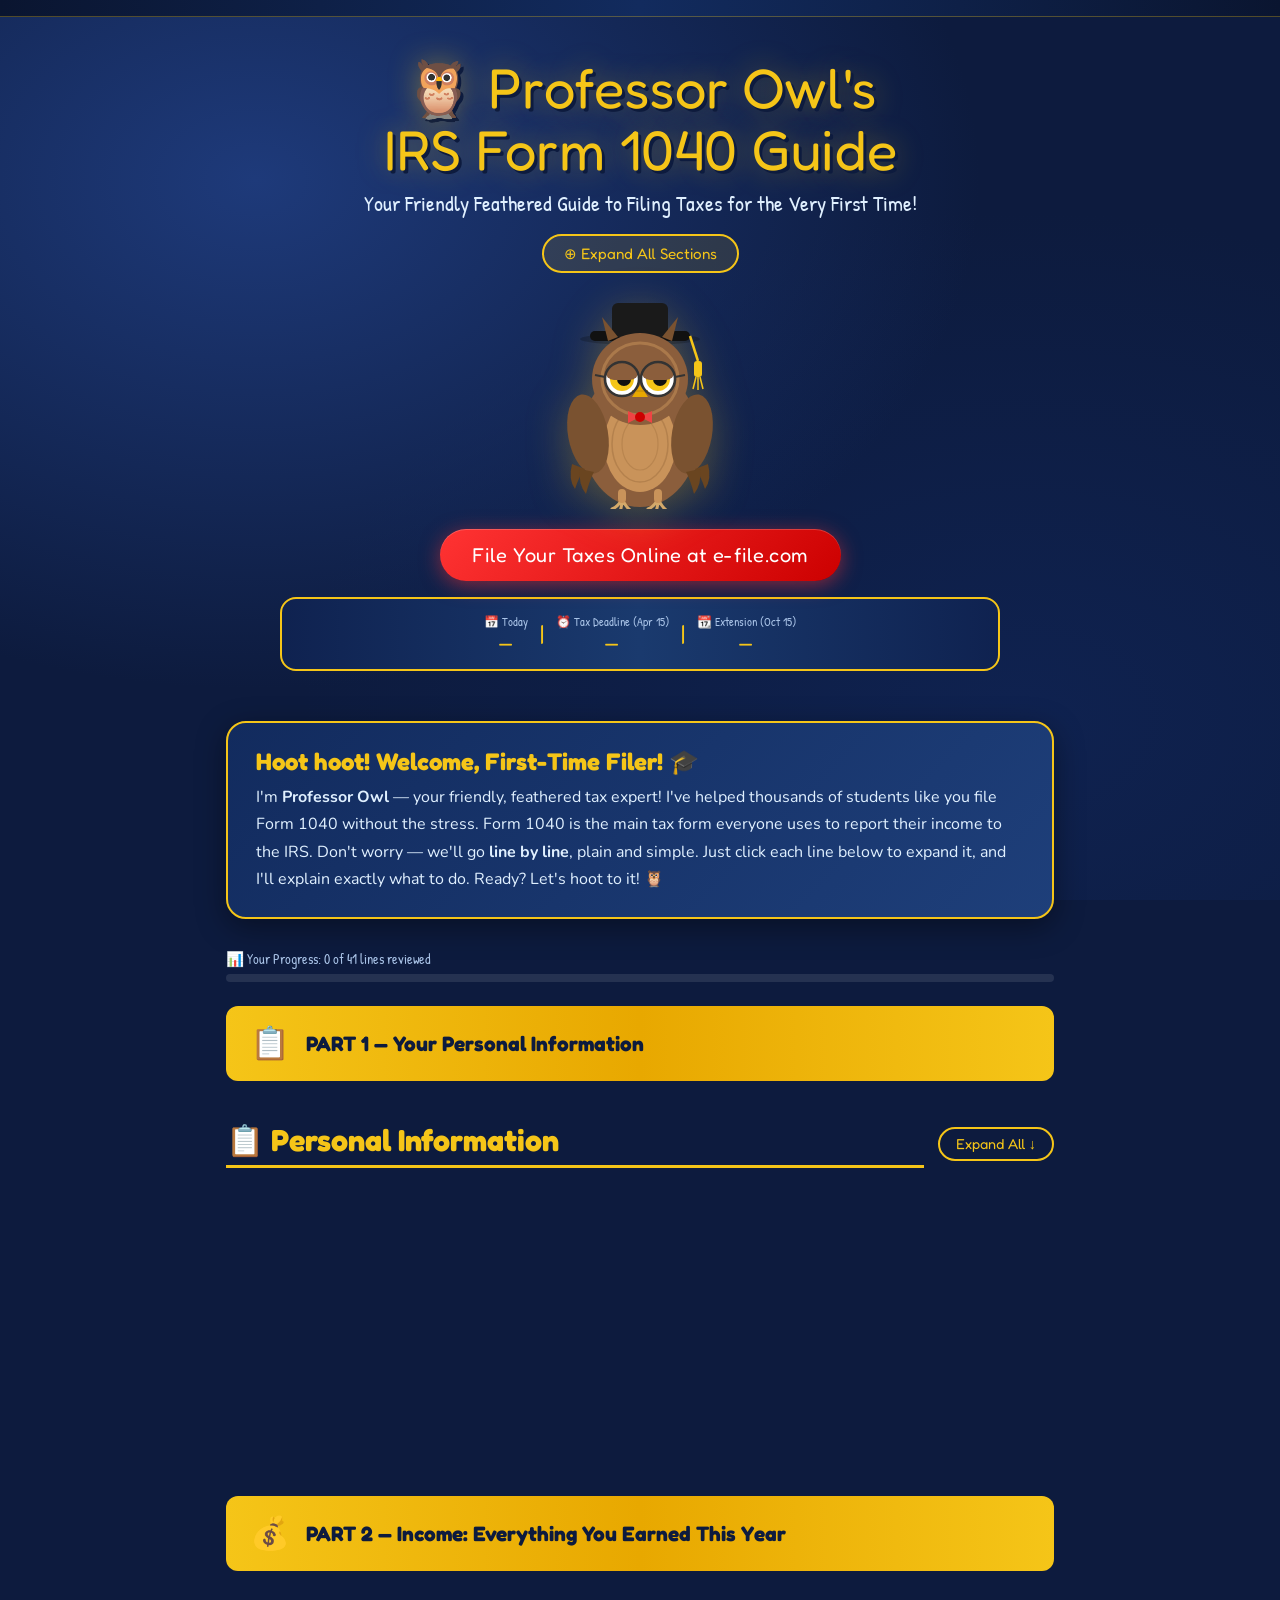
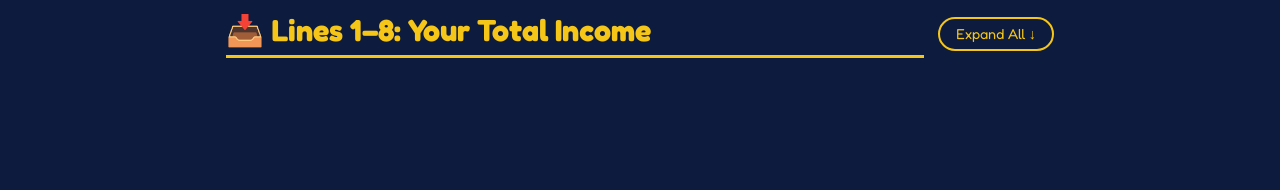
==== commit 56480953: "Update index.html" ====
--- a/index.html
+++ b/index.html
@@ -147,6 +147,7 @@
     margin-bottom: 16px;
   }
 
+  /* Master toggle row */
   .hero-controls {
     display: flex;
     justify-content: center;
@@ -176,8 +177,8 @@
   }
 
   .owl-svg {
-    width: 200px;
-    height: 240px;
+    width: 180px;
+    height: 220px;
     filter: drop-shadow(0 8px 20px rgba(245,197,24,0.3));
     animation: owlFloat 3s ease-in-out infinite;
   }
@@ -187,12 +188,15 @@
     50% { transform: translateY(-12px) rotate(1deg); }
   }
 
+  /* Owl blink animation */
   .owl-eyelid {
     transform-origin: center top;
     transform-box: fill-box;
     animation: owlBlink 5s ease-in-out infinite;
   }
-  .owl-eyelid-right { animation-delay: 0.04s; }
+  .owl-eyelid-right {
+    animation-delay: 0.04s;
+  }
   @keyframes owlBlink {
     0%, 90%, 100% { transform: scaleY(0); }
     93%, 97%      { transform: scaleY(1); }
@@ -307,6 +311,7 @@
     gap: 18px;
   }
 
+  /* Scroll-reveal */
   .line-card {
     background: linear-gradient(135deg, #122b5e 0%, #1a3a6e 100%);
     border-radius: 18px;
@@ -380,6 +385,7 @@
   }
   .toggle-btn.open { transform: rotate(180deg); background: rgba(245,197,24,0.2); }
 
+  /* Smooth accordion */
   .line-body {
     max-height: 0;
     overflow: hidden;
@@ -470,6 +476,7 @@
   }
   .pro-tip::before { content: "💡"; font-size: 1.2rem; flex-shrink: 0; }
 
+  /* Part dividers */
   .part-divider {
     max-width: 860px;
     margin: 48px auto 20px;
@@ -491,6 +498,119 @@
   }
   .part-divider-inner span { font-size: 2rem; }
 
+  /* ===== REFUND INFOGRAPHIC ===== */
+  .infographic-wrap {
+    max-width: 860px;
+    margin: 0 auto 20px;
+    padding: 0 16px;
+  }
+  .infographic {
+    background: linear-gradient(135deg, #0d1f4a, #122b5e);
+    border: 2px solid rgba(245,197,24,0.4);
+    border-radius: 20px;
+    padding: 28px 24px;
+    text-align: center;
+  }
+  .infographic h3 {
+    font-family: 'Fredoka One', cursive;
+    color: var(--gold);
+    font-size: 1.4rem;
+    margin-bottom: 24px;
+  }
+  .flow-row {
+    display: flex;
+    align-items: center;
+    justify-content: center;
+    gap: 0;
+    flex-wrap: wrap;
+  }
+  .flow-box {
+    background: rgba(255,255,255,0.06);
+    border: 2px solid rgba(255,255,255,0.15);
+    border-radius: 14px;
+    padding: 14px 16px;
+    min-width: 110px;
+    text-align: center;
+    flex: 1;
+    max-width: 150px;
+  }
+  .flow-box .fb-icon { font-size: 1.8rem; }
+  .flow-box .fb-label {
+    font-family: 'Fredoka One', cursive;
+    font-size: 0.8rem;
+    color: #aac4e8;
+    margin-top: 4px;
+    line-height: 1.2;
+  }
+  .flow-box .fb-val {
+    font-family: 'Fredoka One', cursive;
+    font-size: 1rem;
+    color: var(--gold);
+    margin-top: 2px;
+  }
+  .flow-arrow {
+    font-size: 1.5rem;
+    color: rgba(245,197,24,0.5);
+    padding: 0 4px;
+    flex-shrink: 0;
+  }
+  .flow-split {
+    display: flex;
+    gap: 16px;
+    justify-content: center;
+    margin-top: 20px;
+    flex-wrap: wrap;
+  }
+  .flow-outcome {
+    flex: 1;
+    min-width: 180px;
+    max-width: 260px;
+    border-radius: 16px;
+    padding: 16px;
+    text-align: center;
+  }
+  .flow-outcome.refund {
+    background: linear-gradient(135deg, #052e16, #0a3d20);
+    border: 2px solid var(--green);
+  }
+  .flow-outcome.owe {
+    background: linear-gradient(135deg, #2d0a0a, #3d1010);
+    border: 2px solid var(--red);
+  }
+  .flow-outcome .fo-icon { font-size: 2rem; }
+  .flow-outcome .fo-title {
+    font-family: 'Fredoka One', cursive;
+    font-size: 1.1rem;
+    margin: 6px 0 4px;
+  }
+  .flow-outcome.refund .fo-title { color: var(--green); }
+  .flow-outcome.owe .fo-title { color: var(--red); }
+  .flow-outcome .fo-desc {
+    font-family: 'Patrick Hand', cursive;
+    font-size: 0.9rem;
+    color: #d1fae5;
+    line-height: 1.4;
+  }
+  .flow-outcome.owe .fo-desc { color: #fecaca; }
+  .flow-compare {
+    display: flex;
+    align-items: center;
+    justify-content: center;
+    gap: 10px;
+    margin: 16px 0 4px;
+    flex-wrap: wrap;
+  }
+  .compare-chip {
+    border-radius: 30px;
+    padding: 8px 16px;
+    font-family: 'Fredoka One', cursive;
+    font-size: 0.9rem;
+  }
+  .compare-chip.green-chip { background: rgba(34,197,94,0.15); border: 1.5px solid var(--green); color: var(--green); }
+  .compare-chip.red-chip  { background: rgba(239,68,68,0.15); border: 1.5px solid var(--red); color: #fca5a5; }
+  .compare-vs { font-family: 'Fredoka One', cursive; color: var(--gold); font-size: 1.1rem; }
+
+  /* ===== FOOTER ===== */
   footer {
     background: #080f25;
     text-align: center;
@@ -502,6 +622,7 @@
   footer a:hover { text-decoration: underline; }
   .footer-owl { font-size: 3rem; display: block; margin-bottom: 10px; }
 
+  /* ===== BACK TO TOP ===== */
   #back-top {
     position: fixed;
     bottom: 24px;
@@ -525,6 +646,7 @@
   #back-top:hover { transform: scale(1.1); }
   #back-top.show { display: flex; }
 
+  /* Progress bar */
   .progress-wrap {
     max-width: 860px;
     margin: 0 auto 24px;
@@ -550,6 +672,32 @@
     transition: width 0.4s ease;
   }
 
+  .highlight-box {
+    background: rgba(245,197,24,0.08);
+    border: 1px solid rgba(245,197,24,0.3);
+    border-radius: 10px;
+    padding: 10px 14px;
+    margin: 8px 0;
+    font-size: 0.95rem;
+    color: #fef3c7;
+  }
+
+  .expand-all-btn {
+    background: transparent;
+    border: 2px solid var(--gold);
+    color: var(--gold);
+    font-family: 'Fredoka One', cursive;
+    font-size: 0.9rem;
+    padding: 6px 16px;
+    border-radius: 30px;
+    cursor: pointer;
+    transition: background 0.2s, color 0.2s;
+    white-space: nowrap;
+    flex-shrink: 0;
+  }
+  .expand-all-btn:hover { background: var(--gold); color: var(--navy); }
+
+  /* ===== MOBILE ===== */
   @media (max-width: 600px) {
     .intro-card { flex-direction: column; }
     .countdown-bar { font-size: 0.85rem; padding: 10px 12px; gap: 8px; }
@@ -557,24 +705,42 @@
     .cd-value { font-size: 1.1rem; }
     .line-header { gap: 8px; padding: 12px 12px; }
     .line-emoji { display: none; }
+    .line-body { padding-left: 12px; padding-right: 12px; }
+    .line-body.open { padding-left: 12px; padding-right: 12px; padding-bottom: 16px; }
+    .part-divider-inner { padding: 12px 16px; gap: 10px; }
+    .part-divider-inner span { font-size: 1.4rem; }
     .nav-inner span { display: none; }
+    .flow-box { min-width: 80px; padding: 10px 8px; }
+    .flow-row { gap: 2px; }
+    .flow-arrow { padding: 0 2px; font-size: 1.1rem; }
+    .hero-controls { gap: 8px; }
   }
 </style>
 </head>
 <body>
 
+<!-- ===== STICKY QUICK-JUMP NAV ===== -->
 <nav id="quick-nav">
   <div class="nav-inner">
     <span>🦉 Jump:</span>
     <button class="nav-jump" onclick="jumpTo('part1-anchor')">📋 Personal Info</button>
     <button class="nav-jump" onclick="jumpTo('part2-anchor')">💰 Income</button>
+    <button class="nav-jump" onclick="jumpTo('part3-anchor')">✂️ Adjustments</button>
+    <button class="nav-jump" onclick="jumpTo('part4-anchor')">🎁 Credits</button>
+    <button class="nav-jump" onclick="jumpTo('part5-anchor')">💵 Payments</button>
+    <button class="nav-jump" onclick="jumpTo('part6-anchor')">🎉 Refund/Owe</button>
+    <button class="nav-jump" onclick="jumpTo('part7-anchor')">✍️ Sign</button>
   </div>
 </nav>
 
+<!-- ===== FACT TICKER ===== -->
 <div id="fact-ticker">
-  <div class="ticker-track" id="ticker-track"></div>
+  <div class="ticker-track" id="ticker-track">
+    <!-- filled by JS -->
+  </div>
 </div>
 
+<!-- ===== HERO ===== -->
 <div class="hero">
   <div class="hero-title">🦉 Professor Owl's<br>IRS Form 1040 Guide</div>
   <div class="hero-sub">Your Friendly Feathered Guide to Filing Taxes for the Very First Time!</div>
@@ -583,109 +749,234 @@
     <button class="master-toggle-btn" id="master-btn" onclick="masterToggle()">⊕ Expand All Sections</button>
   </div>
 
+  <!-- OWL SVG with blinking eyelids -->
   <div class="owl-container">
-    <svg class="owl-svg" viewBox="0 0 200 240" xmlns="http://www.w3.org/2000/svg">
-      <!-- Graduation Cap -->
-      <path d="M40 55 L100 35 L160 55 L100 75 Z" fill="#1a1a1a"/>
-      <rect x="85" y="55" width="30" height="20" fill="#1a1a1a"/>
-      <line x1="160" y1="55" x2="165" y2="85" stroke="#f5c518" stroke-width="2"/>
-      <circle cx="165" cy="85" r="3" fill="#f5c518"/>
-
-      <!-- Body -->
-      <ellipse cx="100" cy="158" rx="58" ry="70" fill="#8b5e3c"/>
-      <ellipse cx="100" cy="165" rx="36" ry="48" fill="#c9935a"/>
-      
-      <!-- Wings -->
-      <ellipse cx="48" cy="155" rx="20" ry="40" fill="#7a5230" transform="rotate(-10 48 155)"/>
-      <ellipse cx="152" cy="155" rx="20" ry="40" fill="#7a5230" transform="rotate(10 152 155)"/>
-
-      <!-- Pointer (Held in left wing) -->
-      <line x1="155" y1="145" x2="195" y2="70" stroke="#5d4037" stroke-width="4" stroke-linecap="round"/>
-
-      <!-- Head -->
-      <ellipse cx="100" cy="100" rx="48" ry="46" fill="#8b5e3c"/>
-      
-      <!-- Big Glasses -->
-      <circle cx="80" cy="100" r="22" fill="none" stroke="#333" stroke-width="3"/>
-      <circle cx="120" cy="100" r="22" fill="none" stroke="#333" stroke-width="3"/>
-      <line x1="98" y1="100" x2="102" y2="100" stroke="#333" stroke-width="3"/>
-
-      <!-- Eye whites & pupils -->
-      <circle cx="80" cy="100" r="15" fill="white"/>
-      <circle cx="120" cy="100" r="15" fill="white"/>
-      <circle cx="80" cy="100" r="8" fill="#111"/>
-      <circle cx="120" cy="100" r="8" fill="#111"/>
-
+    <svg class="owl-svg" viewBox="0 0 180 220" xmlns="http://www.w3.org/2000/svg">
+      <ellipse cx="90" cy="50" rx="60" ry="6" fill="rgba(0,0,0,0.2)"/>
+      <rect x="40" y="42" width="100" height="10" rx="5" fill="#111"/>
+      <rect x="62" y="14" width="56" height="34" rx="6" fill="#1a1a1a"/>
+      <line x1="140" y1="47" x2="148" y2="72" stroke="#f5c518" stroke-width="2.5"/>
+      <rect x="144" y="72" width="8" height="16" rx="3" fill="#f5c518"/>
+      <line x1="146" y1="88" x2="143" y2="100" stroke="#f5c518" stroke-width="1.5"/>
+      <line x1="148" y1="88" x2="148" y2="101" stroke="#f5c518" stroke-width="1.5"/>
+      <line x1="150" y1="88" x2="153" y2="100" stroke="#f5c518" stroke-width="1.5"/>
+      <ellipse cx="90" cy="148" rx="58" ry="70" fill="#8b5e3c"/>
+      <ellipse cx="90" cy="155" rx="36" ry="48" fill="#c9935a"/>
+      <ellipse cx="90" cy="155" rx="28" ry="38" fill="none" stroke="#a07040" stroke-width="1.5" opacity="0.5"/>
+      <ellipse cx="90" cy="155" rx="18" ry="26" fill="none" stroke="#a07040" stroke-width="1.2" opacity="0.4"/>
+      <ellipse cx="38" cy="145" rx="20" ry="40" fill="#7a5230" transform="rotate(-10 38 145)"/>
+      <ellipse cx="142" cy="145" rx="20" ry="40" fill="#7a5230" transform="rotate(10 142 145)"/>
+      <path d="M22 175 Q18 190 25 200 Q30 185 35 180Z" fill="#6a4520"/>
+      <path d="M30 180 Q28 195 36 205 Q40 190 44 183Z" fill="#6a4520"/>
+      <path d="M158 175 Q162 190 155 200 Q150 185 145 180Z" fill="#6a4520"/>
+      <path d="M150 180 Q152 195 144 205 Q140 190 136 183Z" fill="#6a4520"/>
+      <ellipse cx="90" cy="90" rx="48" ry="46" fill="#8b5e3c"/>
+      <polygon points="58,52 52,28 68,48" fill="#7a5230"/>
+      <polygon points="122,52 128,28 112,48" fill="#7a5230"/>
+      <!-- Eye whites -->
+      <circle cx="72" cy="90" r="17" fill="white"/>
+      <circle cx="108" cy="90" r="17" fill="white"/>
+      <!-- Eye irises -->
+      <circle cx="72" cy="90" r="12" fill="#f5c518"/>
+      <circle cx="108" cy="90" r="12" fill="#f5c518"/>
+      <!-- Eye pupils -->
+      <circle cx="74" cy="90" r="7" fill="#111"/>
+      <circle cx="110" cy="90" r="7" fill="#111"/>
+      <!-- Eye shine -->
+      <circle cx="77" cy="87" r="2.5" fill="white"/>
+      <circle cx="113" cy="87" r="2.5" fill="white"/>
       <!-- Eyelids (animated) -->
-      <rect class="owl-eyelid" x="65" y="85" width="30" height="15" rx="7" fill="#8b5e3c"/>
-      <rect class="owl-eyelid owl-eyelid-right" x="105" y="85" width="30" height="15" rx="7" fill="#8b5e3c"/>
-
+      <rect class="owl-eyelid" x="55" y="73" width="34" height="18" rx="9" fill="#8b5e3c"/>
+      <rect class="owl-eyelid owl-eyelid-right" x="91" y="73" width="34" height="18" rx="9" fill="#8b5e3c"/>
       <!-- Beak -->
-      <polygon points="100,106 92,118 108,118" fill="#e8a800"/>
-      
+      <polygon points="90,96 82,108 98,108" fill="#e8a800"/>
+      <line x1="82" y1="102" x2="98" y2="102" stroke="#c8900a" stroke-width="1.5"/>
+      <!-- Facial disk -->
+      <ellipse cx="90" cy="90" rx="38" ry="36" fill="none" stroke="#c9935a" stroke-width="3" opacity="0.5"/>
       <!-- Feet -->
-      <rect x="78" y="210" width="8" height="14" rx="4" fill="#c9935a"/>
-      <rect x="114" y="210" width="8" height="14" rx="4" fill="#c9935a"/>
-      
+      <path d="M72 210 Q68 218 62 220 M72 210 Q72 218 70 222 M72 210 Q76 218 80 221" stroke="#d4a96a" stroke-width="3" stroke-linecap="round" fill="none"/>
+      <path d="M108 210 Q104 218 98 220 M108 210 Q108 218 106 222 M108 210 Q112 218 116 221" stroke="#d4a96a" stroke-width="3" stroke-linecap="round" fill="none"/>
+      <rect x="68" y="200" width="8" height="14" rx="4" fill="#c9935a"/>
+      <rect x="104" y="200" width="8" height="14" rx="4" fill="#c9935a"/>
       <!-- Bow tie -->
-      <polygon points="88,132 100,138 88,144" fill="#ef4444"/>
-      <polygon points="112,132 100,138 112,144" fill="#ef4444"/>
-      <circle cx="100" cy="138" r="5" fill="#cc0000"/>
+      <polygon points="78,122 90,128 78,134" fill="#ef4444"/>
+      <polygon points="102,122 90,128 102,134" fill="#ef4444"/>
+      <circle cx="90" cy="128" r="5" fill="#cc0000"/>
+      <!-- Glasses -->
+      <circle cx="72" cy="90" r="17" fill="none" stroke="#333" stroke-width="2.5"/>
+      <circle cx="108" cy="90" r="17" fill="none" stroke="#333" stroke-width="2.5"/>
+      <line x1="89" y1="90" x2="91" y2="90" stroke="#333" stroke-width="2"/>
+      <line x1="55" y1="88" x2="45" y2="86" stroke="#333" stroke-width="2"/>
+      <line x1="125" y1="88" x2="135" y2="86" stroke="#333" stroke-width="2"/>
     </svg>
   </div>
 
   <div class="cta-wrap">
-    <a href="#" class="cta-btn">File Your Taxes Online</a>
+    <a href="https://is.gd/SRCKpA" class="cta-btn" target="_blank">File Your Taxes Online at e-file.com</a>
+  </div>
+
+  <!-- COUNTDOWN -->
+  <div class="countdown-bar">
+    <div class="cd-item">
+      <span class="cd-label">📅 Today</span>
+      <span class="cd-value" id="today-date">—</span>
+    </div>
+    <span class="cd-sep">|</span>
+    <div class="cd-item">
+      <span class="cd-label">⏰ Tax Deadline (Apr 15)</span>
+      <span class="cd-value" id="deadline-clock">—</span>
+    </div>
+    <span class="cd-sep">|</span>
+    <div class="cd-item">
+      <span class="cd-label">📆 Extension (Oct 15)</span>
+      <span class="cd-value" id="extension-clock">—</span>
+    </div>
   </div>
 </div>
 
+<!-- ===== INTRO ===== -->
 <div class="intro-section">
   <div class="intro-card">
     <div class="intro-text">
       <h2>Hoot hoot! Welcome, First-Time Filer! 🎓</h2>
-      <p>I'm <strong>Professor Owl</strong> — your friendly, feathered tax expert! I've helped thousands of students like you file Form 1040 without the stress. Don't worry — we'll go <strong>line by line</strong>, plain and simple. Ready? Let's hoot to it! 🦉</p>
+      <p>I'm <strong>Professor Owl</strong> — your friendly, feathered tax expert! I've helped thousands of students like you file Form 1040 without the stress. Form 1040 is the main tax form everyone uses to report their income to the IRS. Don't worry — we'll go <strong>line by line</strong>, plain and simple. Just click each line below to expand it, and I'll explain exactly what to do. Ready? Let's hoot to it! 🦉</p>
     </div>
   </div>
 </div>
 
+<!-- Progress tracker -->
 <div class="progress-wrap">
-  <div class="progress-label">📊 Your Progress: <span id="progress-text">0 lines reviewed</span></div>
+  <div class="progress-label">📊 Your Progress: <span id="progress-text">0 of 41 lines reviewed</span></div>
   <div class="progress-bar-bg"><div class="progress-bar-fill" id="progress-fill"></div></div>
 </div>
 
-<div id="part1-anchor" class="part-divider">
+<!-- ==================== PART 1 ==================== -->
+<div id="part1-anchor" class="part-divider" style="margin-top:20px;">
   <div class="part-divider-inner">
     <span>📋</span>
     <h3>PART 1 — Your Personal Information</h3>
   </div>
 </div>
 
+<div class="section-header">
+  <h2>📋 Personal Information</h2>
+  <button class="expand-all-btn" onclick="expandSection('part1')">Expand All ↓</button>
+</div>
+
 <div class="lines-container" id="part1">
-  <div class="line-card green-accent revealed">
-    <div class="line-header" onclick="this.parentElement.querySelector('.line-body').classList.toggle('open')">
+
+  <div class="line-card green-accent" data-line="1">
+    <div class="line-header" onclick="toggleCard(this)">
       <span class="line-num">Name & Address</span>
       <span class="line-title">Your Full Name, Address & SSN</span>
       <span class="line-emoji">🏠</span>
+      <button class="toggle-btn">▼</button>
     </div>
     <div class="line-body">
       <div class="line-body-inner">
-        <p class="line-explain">The top of Form 1040 asks for your legal name and Social Security Number.</p>
+      <p class="line-explain">The very top of Form 1040 asks for your full legal name (first, middle initial, last), your current home address, city, state, and ZIP code. This is also where you enter your <strong>Social Security Number (SSN)</strong> — or Individual Taxpayer Identification Number (ITIN) if you don't have an SSN.</p>
+      <div class="what-you-need">
+        <h4>What You Need</h4>
+        <ul>
+          <li>Your Social Security card (to double-check your SSN)</li>
+          <li>Your current mailing address</li>
+          <li>Spouse's name and SSN if filing jointly</li>
+        </ul>
       </div>
-    </div>
+      <div class="owl-tip">
+        <div class="owl-tip-content">
+          <div class="owl-tip-label">Professor Owl Says:</div>
+          <div class="owl-tip-text">"Your SSN is like your tax ID fingerprint — one wrong digit and the IRS can't find you! Triple-check this number. It's the most common mistake I see beginners make."</div>
+        </div>
+      </div>
+      <div class="warning-tip">If your name doesn't exactly match what's on file with the Social Security Administration (SSA), your return could be delayed!</div>
+      </div>
+    </div>
+  </div>
+
+  <div class="line-card" data-line="2">
+    <div class="line-header" onclick="toggleCard(this)">
+      <span class="line-num">Filing Status</span>
+      <span class="line-title">Check Your Filing Status — How Do You File?</span>
+      <span class="line-emoji">👨‍👩‍👧</span>
+      <button class="toggle-btn">▼</button>
+    </div>
+    <div class="line-body">
+      <div class="line-body-inner">
+      <p class="line-explain">You must choose ONE filing status. This affects your tax rates and deductions — so pick carefully!</p>
+      <div class="what-you-need">
+        <h4>The 5 Filing Statuses</h4>
+        <ul>
+          <li><strong>Single</strong> — Unmarried, or legally separated</li>
+          <li><strong>Married Filing Jointly (MFJ)</strong> — Married and combining your incomes (usually best!)</li>
+          <li><strong>Married Filing Separately (MFS)</strong> — Married but keeping taxes separate</li>
+          <li><strong>Head of Household (HOH)</strong> — Unmarried and paying over half the cost of a home for a dependent</li>
+          <li><strong>Qualifying Surviving Spouse</strong> — Widowed in past 2 years with a dependent child</li>
+        </ul>
+      </div>
+      <div class="owl-tip">
+        <div class="owl-tip-content">
+          <div class="owl-tip-label">Professor Owl Says:</div>
+          <div class="owl-tip-text">"Most first-timers are Single — just check that box! If you're married, Married Filing Jointly almost always gives you a bigger refund. Head of Household is great for single parents — don't miss it if you qualify!"</div>
+        </div>
+      </div>
+      </div>
+    </div>
+  </div>
+
+  <div class="line-card blue-accent" data-line="3">
+    <div class="line-header" onclick="toggleCard(this)">
+      <span class="line-num">Dependents</span>
+      <span class="line-title">Who Do You Support? List Your Dependents</span>
+      <span class="line-emoji">👶</span>
+      <button class="toggle-btn">▼</button>
+    </div>
+    <div class="line-body">
+      <div class="line-body-inner">
+      <p class="line-explain">A <strong>dependent</strong> is someone who relies on you financially — usually a child under 19 (or under 24 if a full-time student), or a qualifying relative you support.</p>
+      <div class="what-you-need">
+        <h4>What You Need</h4>
+        <ul>
+          <li>Dependent's full name and Social Security Number</li>
+          <li>Their relationship to you (son, daughter, parent, etc.)</li>
+          <li>Check the box: "Child Tax Credit" or "Other Dependent"</li>
+        </ul>
+      </div>
+      <div class="owl-tip">
+        <div class="owl-tip-content">
+          <div class="owl-tip-label">Professor Owl Says:</div>
+          <div class="owl-tip-text">"Each qualifying child can get you up to $2,000 in Child Tax Credit — that's real money back in your pocket! Never skip listing your kids."</div>
+        </div>
+      </div>
+      <div class="pro-tip">Only one parent can claim a child per year. If you're divorced or separated, make sure you and your ex agree on who claims the kids!</div>
+      </div>
+    </div>
+  </div>
+
+</div><!-- end part1 -->
+
+<!-- ==================== PART 2 ==================== -->
+<div id="part2-anchor" class="part-divider">
+  <div class="part-divider-inner">
+    <span>💰</span>
+    <h3>PART 2 — Income: Everything You Earned This Year</h3>
   </div>
 </div>
 
-<button id="back-top" onclick="window.scrollTo({top: 0, behavior: 'smooth'})">↑</button>
-
-<script>
-  function masterToggle() {
-    const bodies = document.querySelectorAll('.line-body');
-    const btn = document.getElementById('master-btn');
-    const isOpen = btn.innerText.includes('Collapse');
-    bodies.forEach(b => b.classList.toggle('open', !isOpen));
-    btn.innerText = isOpen ? '⊕ Expand All Sections' : '⊖ Collapse All Sections';
-  }
-</script>
-
-</body>
-</html>
+<div class="section-header">
+  <h2>📥 Lines 1–8: Your Total Income</h2>
+  <button class="expand-all-btn" onclick="expandSection('part2')">Expand All ↓</button>
+</div>
+
+<div class="lines-container" id="part2">
+
+  <div class="line-card green-accent" data-line="4">
+    <div class="line-header" onclick="toggleCard(this)">
+      <span class="line-num">Line 1a</span>
+      <span class="line-title">Wages, Salaries, and Tips — Your W-2 Income</span>
+      <span class="line-emoji">💼</span>
+      <button class="toggle-btn">▼</button>
+    </div>
+    <div class="line-body">
+      <div class="line-body-inner">
+      <p class="line-explain"
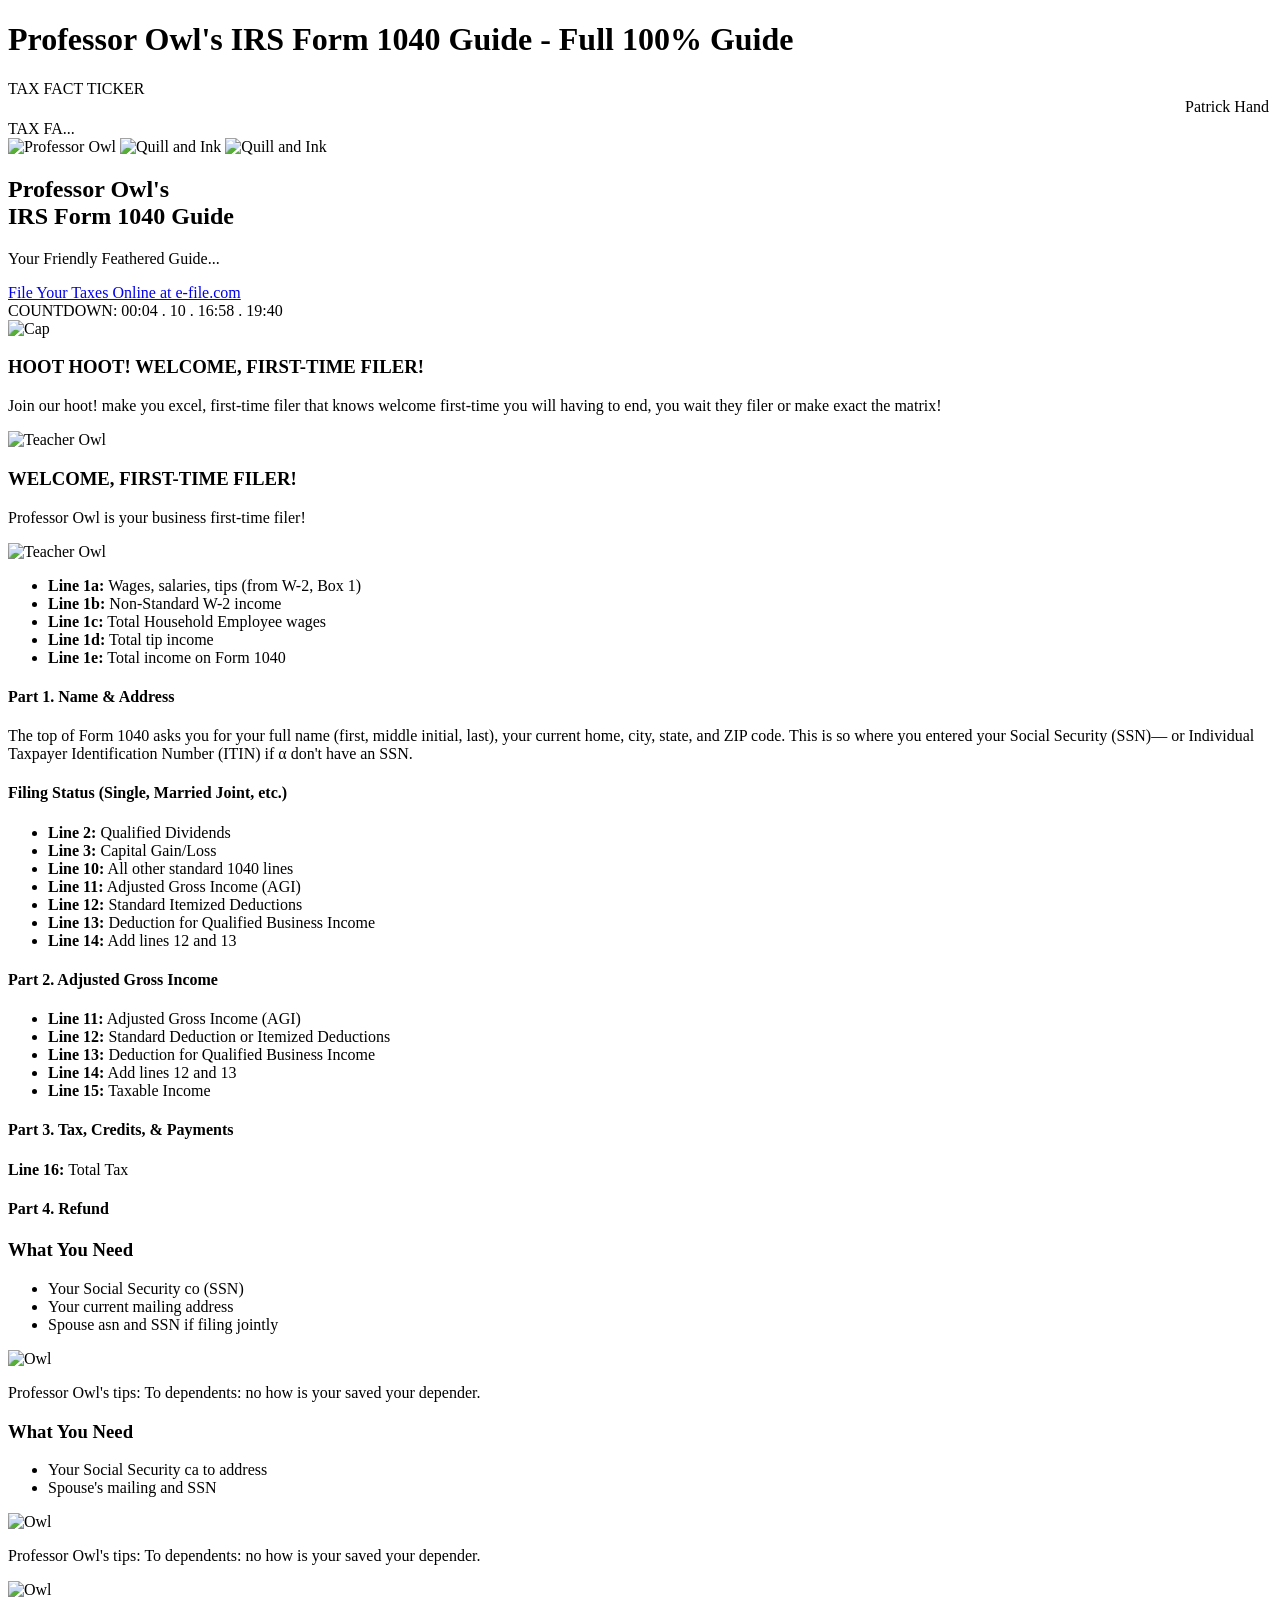
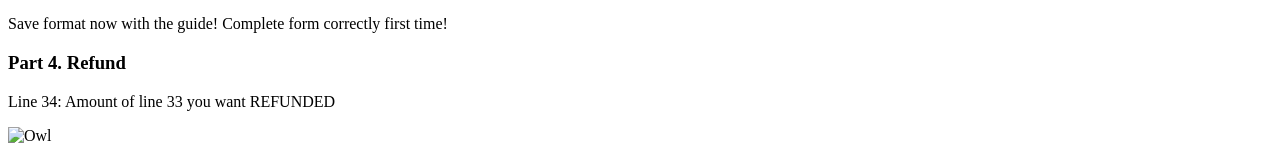
==== commit ca069ad9: "Update index.html" ====
--- a/index.html
+++ b/index.html
@@ -1,982 +1,163 @@
 <!DOCTYPE html>
 <html lang="en">
 <head>
-<meta charset="UTF-8">
-<meta name="viewport" content="width=device-width, initial-scale=1.0">
-<title>🦉 Professor Owl's Form 1040 Guide — File Your Taxes Like a Pro!</title>
-<link href="https://fonts.googleapis.com/css2?family=Fredoka+One&family=Nunito:wght@400;600;700;800&family=Patrick+Hand&display=swap" rel="stylesheet">
-<style>
-  :root {
-    --navy: #0d1b3e;
-    --blue: #1a3a6e;
-    --gold: #f5c518;
-    --amber: #e8a800;
-    --green: #22c55e;
-    --red: #ef4444;
-    --cream: #fffbeb;
-    --light: #e0f0ff;
-    --white: #ffffff;
-    --owl-brown: #8b5e3c;
-    --owl-tan: #c9935a;
-    --feather: #d4a96a;
-    --shadow: rgba(0,0,0,0.35);
-  }
-
-  * { box-sizing: border-box; margin: 0; padding: 0; }
-
-  body {
-    font-family: 'Nunito', sans-serif;
-    background: var(--navy);
-    color: var(--white);
-    min-height: 100vh;
-    overflow-x: hidden;
-  }
-
-  body::before {
-    content: '';
-    position: fixed;
-    inset: 0;
-    background:
-      radial-gradient(ellipse at 20% 20%, #1e3a7a 0%, transparent 50%),
-      radial-gradient(ellipse at 80% 80%, #0f2250 0%, transparent 50%),
-      var(--navy);
-    z-index: -2;
-  }
-
-  /* ===== STICKY NAV ===== */
-  #quick-nav {
-    position: fixed;
-    top: 0;
-    left: 0;
-    right: 0;
-    z-index: 1000;
-    background: rgba(13, 27, 62, 0.97);
-    border-bottom: 2px solid var(--gold);
-    backdrop-filter: blur(10px);
-    transform: translateY(-100%);
-    transition: transform 0.3s ease;
-    padding: 8px 16px;
-  }
-  #quick-nav.visible { transform: translateY(0); }
-  .nav-inner {
-    max-width: 860px;
-    margin: 0 auto;
-    display: flex;
-    align-items: center;
-    gap: 6px;
-    flex-wrap: wrap;
-    justify-content: center;
-  }
-  .nav-inner span {
-    font-family: 'Fredoka One', cursive;
-    color: var(--gold);
-    font-size: 0.85rem;
-    margin-right: 4px;
-    flex-shrink: 0;
-  }
-  .nav-jump {
-    background: rgba(245,197,24,0.12);
-    border: 1px solid rgba(245,197,24,0.35);
-    color: var(--light);
-    font-family: 'Nunito', sans-serif;
-    font-size: 0.75rem;
-    font-weight: 700;
-    padding: 4px 10px;
-    border-radius: 20px;
-    cursor: pointer;
-    transition: background 0.2s, color 0.2s, border-color 0.2s;
-    white-space: nowrap;
-  }
-  .nav-jump:hover {
-    background: var(--gold);
-    color: var(--navy);
-    border-color: var(--gold);
-  }
-
-  /* ===== FACT TICKER ===== */
-  #fact-ticker {
-    background: linear-gradient(90deg, #0a1530, #122b5e, #0a1530);
-    border-bottom: 1px solid rgba(245,197,24,0.3);
-    padding: 8px 0;
-    overflow: hidden;
-    position: relative;
-  }
-  .ticker-track {
-    display: flex;
-    align-items: center;
-    gap: 48px;
-    animation: tickerScroll 40s linear infinite;
-    white-space: nowrap;
-    width: max-content;
-  }
-  #fact-ticker:hover .ticker-track { animation-play-state: paused; }
-  .ticker-item {
-    font-family: 'Patrick Hand', cursive;
-    font-size: 0.9rem;
-    color: #fef3c7;
-    display: flex;
-    align-items: center;
-    gap: 8px;
-  }
-  .ticker-sep { color: var(--gold); font-size: 1.1rem; }
-  @keyframes tickerScroll {
-    0%  { transform: translateX(0); }
-    100% { transform: translateX(-50%); }
-  }
-
-  /* ===== HERO ===== */
-  .hero {
-    text-align: center;
-    padding: 40px 20px 20px;
-    position: relative;
-  }
-
-  .hero-title {
-    font-family: 'Fredoka One', cursive;
-    font-size: clamp(2rem, 5vw, 3.5rem);
-    color: var(--gold);
-    text-shadow: 3px 3px 0 var(--navy), 0 0 30px rgba(245,197,24,0.4);
-    line-height: 1.1;
-    margin-bottom: 8px;
-  }
-
-  .hero-sub {
-    font-family: 'Patrick Hand', cursive;
-    font-size: clamp(1rem, 2.5vw, 1.4rem);
-    color: var(--light);
-    margin-bottom: 16px;
-  }
-
-  /* Master toggle row */
-  .hero-controls {
-    display: flex;
-    justify-content: center;
-    align-items: center;
-    gap: 12px;
-    flex-wrap: wrap;
-    margin-bottom: 16px;
-  }
-  .master-toggle-btn {
-    background: rgba(245,197,24,0.12);
-    border: 2px solid var(--gold);
-    color: var(--gold);
-    font-family: 'Fredoka One', cursive;
-    font-size: 0.95rem;
-    padding: 8px 20px;
-    border-radius: 30px;
-    cursor: pointer;
-    transition: background 0.2s, color 0.2s;
-  }
-  .master-toggle-btn:hover { background: var(--gold); color: var(--navy); }
-
-  /* ===== OWL SVG ===== */
-  .owl-container {
-    display: flex;
-    justify-content: center;
-    margin: 10px auto 20px;
-  }
-
-  .owl-svg {
-    width: 180px;
-    height: 220px;
-    filter: drop-shadow(0 8px 20px rgba(245,197,24,0.3));
-    animation: owlFloat 3s ease-in-out infinite;
-  }
-
-  @keyframes owlFloat {
-    0%, 100% { transform: translateY(0px) rotate(-1deg); }
-    50% { transform: translateY(-12px) rotate(1deg); }
-  }
-
-  /* Owl blink animation */
-  .owl-eyelid {
-    transform-origin: center top;
-    transform-box: fill-box;
-    animation: owlBlink 5s ease-in-out infinite;
-  }
-  .owl-eyelid-right {
-    animation-delay: 0.04s;
-  }
-  @keyframes owlBlink {
-    0%, 90%, 100% { transform: scaleY(0); }
-    93%, 97%      { transform: scaleY(1); }
-  }
-
-  /* ===== CTA BUTTON ===== */
-  .cta-wrap { text-align: center; margin: 16px 0 8px; }
-
-  .cta-btn {
-    display: inline-block;
-    background: linear-gradient(135deg, #ff3333, #cc0000);
-    color: white;
-    font-family: 'Fredoka One', cursive;
-    font-size: 1.25rem;
-    padding: 14px 32px;
-    border-radius: 50px;
-    text-decoration: none;
-    box-shadow: 0 4px 20px rgba(255,50,50,0.5), inset 0 1px 0 rgba(255,255,255,0.2);
-    transition: transform 0.2s, box-shadow 0.2s;
-    letter-spacing: 0.5px;
-    animation: ctaPulse 2.5s ease-in-out infinite;
-  }
-  .cta-btn:hover {
-    transform: translateY(-3px) scale(1.04);
-    box-shadow: 0 8px 30px rgba(255,50,50,0.7);
-    animation: none;
-  }
-  @keyframes ctaPulse {
-    0%, 100% { box-shadow: 0 4px 20px rgba(255,50,50,0.5), inset 0 1px 0 rgba(255,255,255,0.2); }
-    50%      { box-shadow: 0 4px 36px rgba(255,50,50,0.85), 0 0 0 8px rgba(255,50,50,0.12), inset 0 1px 0 rgba(255,255,255,0.2); }
-  }
-
-  /* ===== COUNTDOWN BAR ===== */
-  .countdown-bar {
-    background: linear-gradient(90deg, #0f2250, #1a3a6e, #0f2250);
-    border: 2px solid var(--gold);
-    border-radius: 16px;
-    padding: 14px 20px;
-    max-width: 720px;
-    margin: 16px auto 30px;
-    display: flex;
-    flex-wrap: wrap;
-    gap: 12px;
-    justify-content: center;
-    align-items: center;
-    font-family: 'Patrick Hand', cursive;
-    font-size: 1rem;
-  }
-  .cd-item { text-align: center; }
-  .cd-label { font-size: 0.75rem; color: #aac4e8; display: block; }
-  .cd-value {
-    font-family: 'Fredoka One', cursive;
-    font-size: 1.3rem;
-    color: var(--gold);
-    letter-spacing: 1px;
-  }
-  .cd-sep { color: var(--gold); font-size: 1.5rem; }
-
-  /* ===== INTRO SECTION ===== */
-  .intro-section {
-    max-width: 860px;
-    margin: 0 auto 30px;
-    padding: 0 16px;
-  }
-
-  .intro-card {
-    background: linear-gradient(135deg, #122b5e, #1e3f7a);
-    border: 2px solid var(--gold);
-    border-radius: 20px;
-    padding: 24px 28px;
-    display: flex;
-    gap: 20px;
-    align-items: flex-start;
-    box-shadow: 0 8px 30px rgba(0,0,0,0.4);
-  }
-
-  .intro-text h2 {
-    font-family: 'Fredoka One', cursive;
-    color: var(--gold);
-    font-size: 1.5rem;
-    margin-bottom: 8px;
-  }
-  .intro-text p { font-size: 1rem; line-height: 1.7; color: var(--light); }
-
-  /* ===== SECTION HEADERS ===== */
-  .section-header {
-    max-width: 860px;
-    margin: 40px auto 16px;
-    padding: 0 16px;
-    display: flex;
-    align-items: center;
-    gap: 14px;
-    flex-wrap: wrap;
-  }
-  .section-header h2 {
-    font-family: 'Fredoka One', cursive;
-    font-size: clamp(1.3rem, 3vw, 1.9rem);
-    color: var(--gold);
-    border-bottom: 3px solid var(--gold);
-    padding-bottom: 6px;
-    flex: 1;
-    min-width: 0;
-  }
-
-  /* ===== LINE CARDS ===== */
-  .lines-container {
-    max-width: 860px;
-    margin: 0 auto;
-    padding: 0 16px 60px;
-    display: flex;
-    flex-direction: column;
-    gap: 18px;
-  }
-
-  /* Scroll-reveal */
-  .line-card {
-    background: linear-gradient(135deg, #122b5e 0%, #1a3a6e 100%);
-    border-radius: 18px;
-    border-left: 6px solid var(--gold);
-    padding: 0;
-    overflow: hidden;
-    box-shadow: 0 4px 20px rgba(0,0,0,0.3);
-    transition: transform 0.2s, box-shadow 0.2s, opacity 0.5s ease, translate 0.5s ease;
-    opacity: 0;
-    translate: 0 24px;
-  }
-  .line-card.revealed { opacity: 1; translate: 0 0; }
-  .line-card:hover { transform: translateY(-2px); box-shadow: 0 8px 30px rgba(0,0,0,0.4); }
-
-  .line-card.green-accent  { border-left-color: var(--green); }
-  .line-card.red-accent    { border-left-color: var(--red); }
-  .line-card.amber-accent  { border-left-color: var(--amber); }
-  .line-card.blue-accent  { border-left-color: #60a5fa; }
-  .line-card.purple-accent { border-left-color: #a78bfa; }
-
-  .line-header {
-    display: flex;
-    align-items: center;
-    gap: 10px;
-    padding: 14px 16px;
-    cursor: pointer;
-    user-select: none;
-  }
-
-  .line-num {
-    background: var(--gold);
-    color: var(--navy);
-    font-family: 'Fredoka One', cursive;
-    font-size: 0.82rem;
-    padding: 4px 10px;
-    border-radius: 8px;
-    white-space: nowrap;
-    flex-shrink: 0;
-  }
-  .line-card.green-accent .line-num  { background: var(--green); color: #052e16; }
-  .line-card.red-accent .line-num    { background: var(--red); color: white; }
-  .line-card.amber-accent .line-num  { background: var(--amber); color: var(--navy); }
-  .line-card.blue-accent .line-num  { background: #60a5fa; color: var(--navy); }
-  .line-card.purple-accent .line-num { background: #a78bfa; color: var(--navy); }
-
-  .line-title {
-    font-family: 'Fredoka One', cursive;
-    font-size: clamp(0.88rem, 2.2vw, 1.05rem);
-    color: var(--white);
-    flex: 1;
-    min-width: 0;
-    line-height: 1.3;
-  }
-
-  .line-emoji { font-size: 1.3rem; flex-shrink: 0; }
-
-  .toggle-btn {
-    background: rgba(255,255,255,0.1);
-    border: none;
-    color: var(--gold);
-    font-size: 1rem;
-    width: 28px;
-    height: 28px;
-    border-radius: 50%;
-    cursor: pointer;
-    display: flex;
-    align-items: center;
-    justify-content: center;
-    transition: background 0.2s, transform 0.35s;
-    flex-shrink: 0;
-  }
-  .toggle-btn.open { transform: rotate(180deg); background: rgba(245,197,24,0.2); }
-
-  /* Smooth accordion */
-  .line-body {
-    max-height: 0;
-    overflow: hidden;
-    transition: max-height 0.4s cubic-bezier(0.4,0,0.2,1), padding 0.3s ease;
-    padding: 0 20px;
-    border-top: 0px solid rgba(255,255,255,0.08);
-  }
-  .line-body.open {
-    max-height: 1200px;
-    padding: 0 20px 20px;
-    border-top-width: 1px;
-  }
-  .line-body-inner { padding-top: 14px; }
-
-  .line-explain {
-    font-size: 1rem;
-    color: var(--light);
-    line-height: 1.7;
-    margin-bottom: 10px;
-  }
-
-  .what-you-need {
-    background: rgba(0,0,0,0.25);
-    border-radius: 12px;
-    padding: 12px 16px;
-    margin: 10px 0;
-  }
-  .what-you-need h4 {
-    color: #60a5fa;
-    font-size: 0.85rem;
-    text-transform: uppercase;
-    letter-spacing: 1px;
-    margin-bottom: 8px;
-  }
-  .what-you-need ul { list-style: none; padding: 0; }
-  .what-you-need li {
-    font-size: 0.95rem;
-    color: var(--light);
-    padding: 3px 0;
-    display: flex;
-    align-items: flex-start;
-    gap: 8px;
-  }
-  .what-you-need li::before { content: "→"; color: var(--gold); flex-shrink: 0; }
-
-  .owl-tip {
-    background: linear-gradient(135deg, #0d2a1a, #0f3822);
-    border: 2px solid var(--green);
-    border-radius: 16px;
-    padding: 14px 16px;
-    margin: 12px 0;
-    display: flex;
-    gap: 12px;
-    align-items: flex-start;
-  }
-  .owl-tip::before { content: "🦉"; font-size: 1.6rem; flex-shrink: 0; margin-top: 2px; }
-  .owl-tip-content { flex: 1; }
-  .owl-tip-label { font-family: 'Fredoka One', cursive; color: var(--green); font-size: 0.85rem; margin-bottom: 4px; }
-  .owl-tip-text { font-family: 'Patrick Hand', cursive; font-size: 1rem; color: #d1fae5; line-height: 1.5; }
-
-  .warning-tip {
-    background: linear-gradient(135deg, #2d1400, #3d1f00);
-    border: 2px solid var(--amber);
-    border-radius: 14px;
-    padding: 12px 16px;
-    margin: 10px 0;
-    display: flex;
-    gap: 10px;
-    align-items: flex-start;
-    font-size: 0.95rem;
-    color: #fde68a;
-    line-height: 1.5;
-  }
-  .warning-tip::before { content: "⚠️"; font-size: 1.2rem; flex-shrink: 0; }
-
-  .pro-tip {
-    background: linear-gradient(135deg, #1e1040, #2d1a5e);
-    border: 2px solid #a78bfa;
-    border-radius: 14px;
-    padding: 12px 16px;
-    margin: 10px 0;
-    display: flex;
-    gap: 10px;
-    align-items: flex-start;
-    font-size: 0.95rem;
-    color: #ddd6fe;
-    line-height: 1.5;
-  }
-  .pro-tip::before { content: "💡"; font-size: 1.2rem; flex-shrink: 0; }
-
-  /* Part dividers */
-  .part-divider {
-    max-width: 860px;
-    margin: 48px auto 20px;
-    padding: 0 16px;
-    scroll-margin-top: 56px;
-  }
-  .part-divider-inner {
-    background: linear-gradient(90deg, var(--gold), var(--amber), var(--gold));
-    border-radius: 12px;
-    padding: 16px 24px;
-    display: flex;
-    align-items: center;
-    gap: 16px;
-  }
-  .part-divider-inner h3 {
-    font-family: 'Fredoka One', cursive;
-    font-size: clamp(1rem, 2.5vw, 1.3rem);
-    color: var(--navy);
-  }
-  .part-divider-inner span { font-size: 2rem; }
-
-  /* ===== REFUND INFOGRAPHIC ===== */
-  .infographic-wrap {
-    max-width: 860px;
-    margin: 0 auto 20px;
-    padding: 0 16px;
-  }
-  .infographic {
-    background: linear-gradient(135deg, #0d1f4a, #122b5e);
-    border: 2px solid rgba(245,197,24,0.4);
-    border-radius: 20px;
-    padding: 28px 24px;
-    text-align: center;
-  }
-  .infographic h3 {
-    font-family: 'Fredoka One', cursive;
-    color: var(--gold);
-    font-size: 1.4rem;
-    margin-bottom: 24px;
-  }
-  .flow-row {
-    display: flex;
-    align-items: center;
-    justify-content: center;
-    gap: 0;
-    flex-wrap: wrap;
-  }
-  .flow-box {
-    background: rgba(255,255,255,0.06);
-    border: 2px solid rgba(255,255,255,0.15);
-    border-radius: 14px;
-    padding: 14px 16px;
-    min-width: 110px;
-    text-align: center;
-    flex: 1;
-    max-width: 150px;
-  }
-  .flow-box .fb-icon { font-size: 1.8rem; }
-  .flow-box .fb-label {
-    font-family: 'Fredoka One', cursive;
-    font-size: 0.8rem;
-    color: #aac4e8;
-    margin-top: 4px;
-    line-height: 1.2;
-  }
-  .flow-box .fb-val {
-    font-family: 'Fredoka One', cursive;
-    font-size: 1rem;
-    color: var(--gold);
-    margin-top: 2px;
-  }
-  .flow-arrow {
-    font-size: 1.5rem;
-    color: rgba(245,197,24,0.5);
-    padding: 0 4px;
-    flex-shrink: 0;
-  }
-  .flow-split {
-    display: flex;
-    gap: 16px;
-    justify-content: center;
-    margin-top: 20px;
-    flex-wrap: wrap;
-  }
-  .flow-outcome {
-    flex: 1;
-    min-width: 180px;
-    max-width: 260px;
-    border-radius: 16px;
-    padding: 16px;
-    text-align: center;
-  }
-  .flow-outcome.refund {
-    background: linear-gradient(135deg, #052e16, #0a3d20);
-    border: 2px solid var(--green);
-  }
-  .flow-outcome.owe {
-    background: linear-gradient(135deg, #2d0a0a, #3d1010);
-    border: 2px solid var(--red);
-  }
-  .flow-outcome .fo-icon { font-size: 2rem; }
-  .flow-outcome .fo-title {
-    font-family: 'Fredoka One', cursive;
-    font-size: 1.1rem;
-    margin: 6px 0 4px;
-  }
-  .flow-outcome.refund .fo-title { color: var(--green); }
-  .flow-outcome.owe .fo-title { color: var(--red); }
-  .flow-outcome .fo-desc {
-    font-family: 'Patrick Hand', cursive;
-    font-size: 0.9rem;
-    color: #d1fae5;
-    line-height: 1.4;
-  }
-  .flow-outcome.owe .fo-desc { color: #fecaca; }
-  .flow-compare {
-    display: flex;
-    align-items: center;
-    justify-content: center;
-    gap: 10px;
-    margin: 16px 0 4px;
-    flex-wrap: wrap;
-  }
-  .compare-chip {
-    border-radius: 30px;
-    padding: 8px 16px;
-    font-family: 'Fredoka One', cursive;
-    font-size: 0.9rem;
-  }
-  .compare-chip.green-chip { background: rgba(34,197,94,0.15); border: 1.5px solid var(--green); color: var(--green); }
-  .compare-chip.red-chip  { background: rgba(239,68,68,0.15); border: 1.5px solid var(--red); color: #fca5a5; }
-  .compare-vs { font-family: 'Fredoka One', cursive; color: var(--gold); font-size: 1.1rem; }
-
-  /* ===== FOOTER ===== */
-  footer {
-    background: #080f25;
-    text-align: center;
-    padding: 40px 20px;
-    border-top: 3px solid var(--gold);
-  }
-  footer p { color: #aac4e8; font-size: 0.9rem; margin: 6px 0; }
-  footer a { color: var(--red); text-decoration: none; }
-  footer a:hover { text-decoration: underline; }
-  .footer-owl { font-size: 3rem; display: block; margin-bottom: 10px; }
-
-  /* ===== BACK TO TOP ===== */
-  #back-top {
-    position: fixed;
-    bottom: 24px;
-    right: 24px;
-    background: var(--gold);
-    color: var(--navy);
-    font-family: 'Fredoka One', cursive;
-    font-size: 1.1rem;
-    width: 52px;
-    height: 52px;
-    border-radius: 50%;
-    display: none;
-    align-items: center;
-    justify-content: center;
-    cursor: pointer;
-    box-shadow: 0 4px 16px rgba(245,197,24,0.5);
-    z-index: 999;
-    border: none;
-    transition: transform 0.2s;
-  }
-  #back-top:hover { transform: scale(1.1); }
-  #back-top.show { display: flex; }
-
-  /* Progress bar */
-  .progress-wrap {
-    max-width: 860px;
-    margin: 0 auto 24px;
-    padding: 0 16px;
-  }
-  .progress-label {
-    font-family: 'Patrick Hand', cursive;
-    font-size: 0.9rem;
-    color: #aac4e8;
-    margin-bottom: 6px;
-  }
-  .progress-bar-bg {
-    background: rgba(255,255,255,0.1);
-    border-radius: 99px;
-    height: 8px;
-    overflow: hidden;
-  }
-  .progress-bar-fill {
-    background: linear-gradient(90deg, var(--gold), var(--green));
-    height: 100%;
-    border-radius: 99px;
-    width: 0%;
-    transition: width 0.4s ease;
-  }
-
-  .highlight-box {
-    background: rgba(245,197,24,0.08);
-    border: 1px solid rgba(245,197,24,0.3);
-    border-radius: 10px;
-    padding: 10px 14px;
-    margin: 8px 0;
-    font-size: 0.95rem;
-    color: #fef3c7;
-  }
-
-  .expand-all-btn {
-    background: transparent;
-    border: 2px solid var(--gold);
-    color: var(--gold);
-    font-family: 'Fredoka One', cursive;
-    font-size: 0.9rem;
-    padding: 6px 16px;
-    border-radius: 30px;
-    cursor: pointer;
-    transition: background 0.2s, color 0.2s;
-    white-space: nowrap;
-    flex-shrink: 0;
-  }
-  .expand-all-btn:hover { background: var(--gold); color: var(--navy); }
-
-  /* ===== MOBILE ===== */
-  @media (max-width: 600px) {
-    .intro-card { flex-direction: column; }
-    .countdown-bar { font-size: 0.85rem; padding: 10px 12px; gap: 8px; }
-    .cd-sep { display: none; }
-    .cd-value { font-size: 1.1rem; }
-    .line-header { gap: 8px; padding: 12px 12px; }
-    .line-emoji { display: none; }
-    .line-body { padding-left: 12px; padding-right: 12px; }
-    .line-body.open { padding-left: 12px; padding-right: 12px; padding-bottom: 16px; }
-    .part-divider-inner { padding: 12px 16px; gap: 10px; }
-    .part-divider-inner span { font-size: 1.4rem; }
-    .nav-inner span { display: none; }
-    .flow-box { min-width: 80px; padding: 10px 8px; }
-    .flow-row { gap: 2px; }
-    .flow-arrow { padding: 0 2px; font-size: 1.1rem; }
-    .hero-controls { gap: 8px; }
-  }
-</style>
+    <meta charset="UTF-8">
+    <meta name="viewport" content="width=device-width, initial-scale=1.0">
+    <title>Professor Owl's IRS Form 1040 Guide</title>
+    <link rel="stylesheet" href="style.css">
+    <!-- Include a font similar to the one in the image (e.g., Fredoka One for headers, Poppins for text) -->
+    <link href="https://fonts.googleapis.com/css2?family=Fredoka+One&family=Poppins:wght@400;600&display=swap" rel="stylesheet">
 </head>
 <body>
 
-<!-- ===== STICKY QUICK-JUMP NAV ===== -->
-<nav id="quick-nav">
-  <div class="nav-inner">
-    <span>🦉 Jump:</span>
-    <button class="nav-jump" onclick="jumpTo('part1-anchor')">📋 Personal Info</button>
-    <button class="nav-jump" onclick="jumpTo('part2-anchor')">💰 Income</button>
-    <button class="nav-jump" onclick="jumpTo('part3-anchor')">✂️ Adjustments</button>
-    <button class="nav-jump" onclick="jumpTo('part4-anchor')">🎁 Credits</button>
-    <button class="nav-jump" onclick="jumpTo('part5-anchor')">💵 Payments</button>
-    <button class="nav-jump" onclick="jumpTo('part6-anchor')">🎉 Refund/Owe</button>
-    <button class="nav-jump" onclick="jumpTo('part7-anchor')">✍️ Sign</button>
-  </div>
-</nav>
+    <header class="main-header">
+        <h1>Professor Owl's IRS Form 1040 Guide - Full 100% Guide</h1>
+    </header>
 
-<!-- ===== FACT TICKER ===== -->
-<div id="fact-ticker">
-  <div class="ticker-track" id="ticker-track">
-    <!-- filled by JS -->
-  </div>
-</div>
+    <div class="ticker-bar">
+        <span class="ticker-label">TAX FACT TICKER</span>
+        <marquee behavior="scroll" direction="left">
+            Patrick Hand is scrolling sing good pou tloy. 
+        </marquee>
+        <span class="ticker-label">TAX FA...</span>
+    </div>
 
-<!-- ===== HERO ===== -->
-<div class="hero">
-  <div class="hero-title">🦉 Professor Owl's<br>IRS Form 1040 Guide</div>
-  <div class="hero-sub">Your Friendly Feathered Guide to Filing Taxes for the Very First Time!</div>
+    <main class="content-wrapper">
+        <div class="container">
 
-  <div class="hero-controls">
-    <button class="master-toggle-btn" id="master-btn" onclick="masterToggle()">⊕ Expand All Sections</button>
-  </div>
+            <!-- Left Panel -->
+            <section class="panel-left">
+                <div class="owl-hero">
+                    <img src="professor-owl.png" alt="Professor Owl" class="main-owl-img">
+                    <img src="quill-ink.png" alt="Quill and Ink" class="quill quill-left">
+                    <img src="quill-ink.png" alt="Quill and Ink" class="quill quill-right">
+                </div>
+                
+                <h2 class="panel-title">Professor Owl's<br>IRS Form 1040 Guide</h2>
+                <p class="panel-subtitle">Your Friendly Feathered Guide...</p>
 
-  <!-- OWL SVG with blinking eyelids -->
-  <div class="owl-container">
-    <svg class="owl-svg" viewBox="0 0 180 220" xmlns="http://www.w3.org/2000/svg">
-      <ellipse cx="90" cy="50" rx="60" ry="6" fill="rgba(0,0,0,0.2)"/>
-      <rect x="40" y="42" width="100" height="10" rx="5" fill="#111"/>
-      <rect x="62" y="14" width="56" height="34" rx="6" fill="#1a1a1a"/>
-      <line x1="140" y1="47" x2="148" y2="72" stroke="#f5c518" stroke-width="2.5"/>
-      <rect x="144" y="72" width="8" height="16" rx="3" fill="#f5c518"/>
-      <line x1="146" y1="88" x2="143" y2="100" stroke="#f5c518" stroke-width="1.5"/>
-      <line x1="148" y1="88" x2="148" y2="101" stroke="#f5c518" stroke-width="1.5"/>
-      <line x1="150" y1="88" x2="153" y2="100" stroke="#f5c518" stroke-width="1.5"/>
-      <ellipse cx="90" cy="148" rx="58" ry="70" fill="#8b5e3c"/>
-      <ellipse cx="90" cy="155" rx="36" ry="48" fill="#c9935a"/>
-      <ellipse cx="90" cy="155" rx="28" ry="38" fill="none" stroke="#a07040" stroke-width="1.5" opacity="0.5"/>
-      <ellipse cx="90" cy="155" rx="18" ry="26" fill="none" stroke="#a07040" stroke-width="1.2" opacity="0.4"/>
-      <ellipse cx="38" cy="145" rx="20" ry="40" fill="#7a5230" transform="rotate(-10 38 145)"/>
-      <ellipse cx="142" cy="145" rx="20" ry="40" fill="#7a5230" transform="rotate(10 142 145)"/>
-      <path d="M22 175 Q18 190 25 200 Q30 185 35 180Z" fill="#6a4520"/>
-      <path d="M30 180 Q28 195 36 205 Q40 190 44 183Z" fill="#6a4520"/>
-      <path d="M158 175 Q162 190 155 200 Q150 185 145 180Z" fill="#6a4520"/>
-      <path d="M150 180 Q152 195 144 205 Q140 190 136 183Z" fill="#6a4520"/>
-      <ellipse cx="90" cy="90" rx="48" ry="46" fill="#8b5e3c"/>
-      <polygon points="58,52 52,28 68,48" fill="#7a5230"/>
-      <polygon points="122,52 128,28 112,48" fill="#7a5230"/>
-      <!-- Eye whites -->
-      <circle cx="72" cy="90" r="17" fill="white"/>
-      <circle cx="108" cy="90" r="17" fill="white"/>
-      <!-- Eye irises -->
-      <circle cx="72" cy="90" r="12" fill="#f5c518"/>
-      <circle cx="108" cy="90" r="12" fill="#f5c518"/>
-      <!-- Eye pupils -->
-      <circle cx="74" cy="90" r="7" fill="#111"/>
-      <circle cx="110" cy="90" r="7" fill="#111"/>
-      <!-- Eye shine -->
-      <circle cx="77" cy="87" r="2.5" fill="white"/>
-      <circle cx="113" cy="87" r="2.5" fill="white"/>
-      <!-- Eyelids (animated) -->
-      <rect class="owl-eyelid" x="55" y="73" width="34" height="18" rx="9" fill="#8b5e3c"/>
-      <rect class="owl-eyelid owl-eyelid-right" x="91" y="73" width="34" height="18" rx="9" fill="#8b5e3c"/>
-      <!-- Beak -->
-      <polygon points="90,96 82,108 98,108" fill="#e8a800"/>
-      <line x1="82" y1="102" x2="98" y2="102" stroke="#c8900a" stroke-width="1.5"/>
-      <!-- Facial disk -->
-      <ellipse cx="90" cy="90" rx="38" ry="36" fill="none" stroke="#c9935a" stroke-width="3" opacity="0.5"/>
-      <!-- Feet -->
-      <path d="M72 210 Q68 218 62 220 M72 210 Q72 218 70 222 M72 210 Q76 218 80 221" stroke="#d4a96a" stroke-width="3" stroke-linecap="round" fill="none"/>
-      <path d="M108 210 Q104 218 98 220 M108 210 Q108 218 106 222 M108 210 Q112 218 116 221" stroke="#d4a96a" stroke-width="3" stroke-linecap="round" fill="none"/>
-      <rect x="68" y="200" width="8" height="14" rx="4" fill="#c9935a"/>
-      <rect x="104" y="200" width="8" height="14" rx="4" fill="#c9935a"/>
-      <!-- Bow tie -->
-      <polygon points="78,122 90,128 78,134" fill="#ef4444"/>
-      <polygon points="102,122 90,128 102,134" fill="#ef4444"/>
-      <circle cx="90" cy="128" r="5" fill="#cc0000"/>
-      <!-- Glasses -->
-      <circle cx="72" cy="90" r="17" fill="none" stroke="#333" stroke-width="2.5"/>
-      <circle cx="108" cy="90" r="17" fill="none" stroke="#333" stroke-width="2.5"/>
-      <line x1="89" y1="90" x2="91" y2="90" stroke="#333" stroke-width="2"/>
-      <line x1="55" y1="88" x2="45" y2="86" stroke="#333" stroke-width="2"/>
-      <line x1="125" y1="88" x2="135" y2="86" stroke="#333" stroke-width="2"/>
-    </svg>
-  </div>
+                <div class="cta-area">
+                    <a href="https://www.e-file.com" class="file-online-btn">File Your Taxes Online at e-file.com</a>
+                    <div class="countdown-bar">
+                        <span class="countdown-label">COUNTDOWN:</span>
+                        <span class="countdown-time">00:04 . 10 . 16:58 . 19:40</span>
+                    </div>
+                </div>
 
-  <div class="cta-wrap">
-    <a href="https://is.gd/SRCKpA" class="cta-btn" target="_blank">File Your Taxes Online at e-file.com</a>
-  </div>
+                <div class="welcome-box">
+                    <img src="graduation-cap-icon.png" alt="Cap" class="welcome-icon">
+                    <h3>HOOT HOOT! WELCOME, FIRST-TIME FILER!</h3>
+                    <p>Join our hoot! make you excel, first-time filer that knows welcome first-time you will having to end, you wait they filer or make exact the matrix!</p>
+                </div>
+            </section>
 
-  <!-- COUNTDOWN -->
-  <div class="countdown-bar">
-    <div class="cd-item">
-      <span class="cd-label">📅 Today</span>
-      <span class="cd-value" id="today-date">—</span>
-    </div>
-    <span class="cd-sep">|</span>
-    <div class="cd-item">
-      <span class="cd-label">⏰ Tax Deadline (Apr 15)</span>
-      <span class="cd-value" id="deadline-clock">—</span>
-    </div>
-    <span class="cd-sep">|</span>
-    <div class="cd-item">
-      <span class="cd-label">📆 Extension (Oct 15)</span>
-      <span class="cd-value" id="extension-clock">—</span>
-    </div>
-  </div>
-</div>
+            <!-- Right Panel -->
+            <section class="panel-right">
+                <div class="owl-teacher-container">
+                    <div class="teacher-owl-group teacher-owl-group-1">
+                        <img src="professor-owl.png" alt="Teacher Owl" class="teacher-owl-img">
+                        <div class="speech-bubble">
+                            <h3>WELCOME, FIRST-TIME FILER!</h3>
+                            <p>Professor Owl is your business first-time filer!</p>
+                        </div>
+                    </div>
 
-<!-- ===== INTRO ===== -->
-<div class="intro-section">
-  <div class="intro-card">
-    <div class="intro-text">
-      <h2>Hoot hoot! Welcome, First-Time Filer! 🎓</h2>
-      <p>I'm <strong>Professor Owl</strong> — your friendly, feathered tax expert! I've helped thousands of students like you file Form 1040 without the stress. Form 1040 is the main tax form everyone uses to report their income to the IRS. Don't worry — we'll go <strong>line by line</strong>, plain and simple. Just click each line below to expand it, and I'll explain exactly what to do. Ready? Let's hoot to it! 🦉</p>
-    </div>
-  </div>
-</div>
+                    <div class="teacher-owl-group teacher-owl-group-2">
+                        <img src="professor-owl.png" alt="Teacher Owl" class="teacher-owl-img">
+                    </div>
+                </div>
 
-<!-- Progress tracker -->
-<div class="progress-wrap">
-  <div class="progress-label">📊 Your Progress: <span id="progress-text">0 of 41 lines reviewed</span></div>
-  <div class="progress-bar-bg"><div class="progress-bar-fill" id="progress-fill"></div></div>
-</div>
+                <div class="form-sections">
+                    <div class="form-list">
+                        <ul>
+                            <li><strong>Line 1a:</strong> Wages, salaries, tips (from W-2, Box 1)</li>
+                            <li><strong>Line 1b:</strong> Non-Standard W-2 income</li>
+                            <li><strong>Line 1c:</strong> Total Household Employee wages</li>
+                            <li><strong>Line 1d:</strong> Total tip income</li>
+                            <li><strong>Line 1e:</strong> Total income on Form 1040</li>
+                        </ul>
 
-<!-- ==================== PART 1 ==================== -->
-<div id="part1-anchor" class="part-divider" style="margin-top:20px;">
-  <div class="part-divider-inner">
-    <span>📋</span>
-    <h3>PART 1 — Your Personal Information</h3>
-  </div>
-</div>
+                        <h4 class="part-header">Part 1. Name & Address</h4>
+                        <div class="info-card info-card-blue">
+                            <p>The top of Form 1040 asks you for your full name (first, middle initial, last), your current home, city, state, and ZIP code. This is so where you entered your Social Security (SSN)— or Individual Taxpayer Identification Number (ITIN) if α don't have an SSN.</p>
+                        </div>
+                        
+                        <h4 class="line-header">Filing Status (Single, Married Joint, etc.)</h4>
+                        
+                        <ul>
+                            <li><strong>Line 2:</strong> Qualified Dividends</li>
+                            <li><strong>Line 3:</strong> Capital Gain/Loss</li>
+                            <li><strong>Line 10:</strong> All other standard 1040 lines</li>
+                            <li><strong>Line 11:</strong> Adjusted Gross Income (AGI)</li>
+                            <li><strong>Line 12:</strong> Standard Itemized Deductions</li>
+                            <li><strong>Line 13:</strong> Deduction for Qualified Business Income</li>
+                            <li><strong>Line 14:</strong> Add lines 12 and 13</li>
+                        </ul>
 
-<div class="section-header">
-  <h2>📋 Personal Information</h2>
-  <button class="expand-all-btn" onclick="expandSection('part1')">Expand All ↓</button>
-</div>
+                        <h4 class="part-header part-header-2">Part 2. Adjusted Gross Income</h4>
+                        
+                        <div class="info-card info-card-gold info-card-agi">
+                            <ul>
+                                <li><strong>Line 11:</strong> Adjusted Gross Income (AGI)</li>
+                                <li><strong>Line 12:</strong> Standard Deduction or Itemized Deductions</li>
+                                <li><strong>Line 13:</strong> Deduction for Qualified Business Income</li>
+                                <li><strong>Line 14:</strong> Add lines 12 and 13</li>
+                                <li><strong>Line 15:</strong> Taxable Income</li>
+                            </ul>
+                        </div>
 
-<div class="lines-container" id="part1">
+                        <h4 class="part-header">Part 3. Tax, Credits, & Payments</h4>
+                        <p><strong>Line 16:</strong> Total Tax</p>
 
-  <div class="line-card green-accent" data-line="1">
-    <div class="line-header" onclick="toggleCard(this)">
-      <span class="line-num">Name & Address</span>
-      <span class="line-title">Your Full Name, Address & SSN</span>
-      <span class="line-emoji">🏠</span>
-      <button class="toggle-btn">▼</button>
-    </div>
-    <div class="line-body">
-      <div class="line-body-inner">
-      <p class="line-explain">The very top of Form 1040 asks for your full legal name (first, middle initial, last), your current home address, city, state, and ZIP code. This is also where you enter your <strong>Social Security Number (SSN)</strong> — or Individual Taxpayer Identification Number (ITIN) if you don't have an SSN.</p>
-      <div class="what-you-need">
-        <h4>What You Need</h4>
-        <ul>
-          <li>Your Social Security card (to double-check your SSN)</li>
-          <li>Your current mailing address</li>
-          <li>Spouse's name and SSN if filing jointly</li>
-        </ul>
-      </div>
-      <div class="owl-tip">
-        <div class="owl-tip-content">
-          <div class="owl-tip-label">Professor Owl Says:</div>
-          <div class="owl-tip-text">"Your SSN is like your tax ID fingerprint — one wrong digit and the IRS can't find you! Triple-check this number. It's the most common mistake I see beginners make."</div>
+                        <h4 class="part-header part-header-refund">Part 4. Refund</h4>
+                    </div>
+
+                    <div class="sidebar-cards">
+                        <div class="info-card info-card-blue sidebar-blue-1">
+                            <h3>What You Need</h3>
+                            <ul>
+                                <li>Your Social Security co (SSN)</li>
+                                <li>Your current mailing address</li>
+                                <li>Spouse asn and SSN if filing jointly</li>
+                            </ul>
+                        </div>
+
+                        <div class="info-card info-card-gold sidebar-gold-1">
+                            <img src="small-owl-icon.png" alt="Owl" class="tip-icon">
+                            <p>Professor Owl's tips: To dependents: no how is your saved your depender.</p>
+                        </div>
+
+                        <div class="info-card info-card-blue sidebar-blue-2">
+                            <h3>What You Need</h3>
+                            <ul>
+                                <li>Your Social Security ca to address</li>
+                                <li>Spouse's mailing and SSN</li>
+                            </ul>
+                        </div>
+
+                        <div class="info-card info-card-gold sidebar-gold-2">
+                            <img src="small-owl-icon.png" alt="Owl" class="tip-icon">
+                            <p>Professor Owl's tips: To dependents: no how is your saved your depender.</p>
+                        </div>
+                        
+                        <div class="info-card info-card-gold sidebar-gold-3">
+                            <img src="small-owl-icon.png" alt="Owl" class="tip-icon">
+                            <p>Save format now with the guide! Complete form correctly first time!</p>
+                        </div>
+                    </div>
+                </div>
+
+                <div class="footer-refund">
+                    <div class="refund-info">
+                        <h3>Part 4. Refund</h3>
+                        <p>Line 34: Amount of line 33 you want REFUNDED</p>
+                    </div>
+                    <img src="small-owl-refund.png" alt="Owl" class="refund-owl">
+                </div>
+            </section>
+
         </div>
-      </div>
-      <div class="warning-tip">If your name doesn't exactly match what's on file with the Social Security Administration (SSA), your return could be delayed!</div>
-      </div>
-    </div>
-  </div>
+    </main>
 
-  <div class="line-card" data-line="2">
-    <div class="line-header" onclick="toggleCard(this)">
-      <span class="line-num">Filing Status</span>
-      <span class="line-title">Check Your Filing Status — How Do You File?</span>
-      <span class="line-emoji">👨‍👩‍👧</span>
-      <button class="toggle-btn">▼</button>
-    </div>
-    <div class="line-body">
-      <div class="line-body-inner">
-      <p class="line-explain">You must choose ONE filing status. This affects your tax rates and deductions — so pick carefully!</p>
-      <div class="what-you-need">
-        <h4>The 5 Filing Statuses</h4>
-        <ul>
-          <li><strong>Single</strong> — Unmarried, or legally separated</li>
-          <li><strong>Married Filing Jointly (MFJ)</strong> — Married and combining your incomes (usually best!)</li>
-          <li><strong>Married Filing Separately (MFS)</strong> — Married but keeping taxes separate</li>
-          <li><strong>Head of Household (HOH)</strong> — Unmarried and paying over half the cost of a home for a dependent</li>
-          <li><strong>Qualifying Surviving Spouse</strong> — Widowed in past 2 years with a dependent child</li>
-        </ul>
-      </div>
-      <div class="owl-tip">
-        <div class="owl-tip-content">
-          <div class="owl-tip-label">Professor Owl Says:</div>
-          <div class="owl-tip-text">"Most first-timers are Single — just check that box! If you're married, Married Filing Jointly almost always gives you a bigger refund. Head of Household is great for single parents — don't miss it if you qualify!"</div>
-        </div>
-      </div>
-      </div>
-    </div>
-  </div>
-
-  <div class="line-card blue-accent" data-line="3">
-    <div class="line-header" onclick="toggleCard(this)">
-      <span class="line-num">Dependents</span>
-      <span class="line-title">Who Do You Support? List Your Dependents</span>
-      <span class="line-emoji">👶</span>
-      <button class="toggle-btn">▼</button>
-    </div>
-    <div class="line-body">
-      <div class="line-body-inner">
-      <p class="line-explain">A <strong>dependent</strong> is someone who relies on you financially — usually a child under 19 (or under 24 if a full-time student), or a qualifying relative you support.</p>
-      <div class="what-you-need">
-        <h4>What You Need</h4>
-        <ul>
-          <li>Dependent's full name and Social Security Number</li>
-          <li>Their relationship to you (son, daughter, parent, etc.)</li>
-          <li>Check the box: "Child Tax Credit" or "Other Dependent"</li>
-        </ul>
-      </div>
-      <div class="owl-tip">
-        <div class="owl-tip-content">
-          <div class="owl-tip-label">Professor Owl Says:</div>
-          <div class="owl-tip-text">"Each qualifying child can get you up to $2,000 in Child Tax Credit — that's real money back in your pocket! Never skip listing your kids."</div>
-        </div>
-      </div>
-      <div class="pro-tip">Only one parent can claim a child per year. If you're divorced or separated, make sure you and your ex agree on who claims the kids!</div>
-      </div>
-    </div>
-  </div>
-
-</div><!-- end part1 -->
-
-<!-- ==================== PART 2 ==================== -->
-<div id="part2-anchor" class="part-divider">
-  <div class="part-divider-inner">
-    <span>💰</span>
-    <h3>PART 2 — Income: Everything You Earned This Year</h3>
-  </div>
-</div>
-
-<div class="section-header">
-  <h2>📥 Lines 1–8: Your Total Income</h2>
-  <button class="expand-all-btn" onclick="expandSection('part2')">Expand All ↓</button>
-</div>
-
-<div class="lines-container" id="part2">
-
-  <div class="line-card green-accent" data-line="4">
-    <div class="line-header" onclick="toggleCard(this)">
-      <span class="line-num">Line 1a</span>
-      <span class="line-title">Wages, Salaries, and Tips — Your W-2 Income</span>
-      <span class="line-emoji">💼</span>
-      <button class="toggle-btn">▼</button>
-    </div>
-    <div class="line-body">
-      <div class="line-body-inner">
-      <p class="line-explain"
+</body>
+</html>
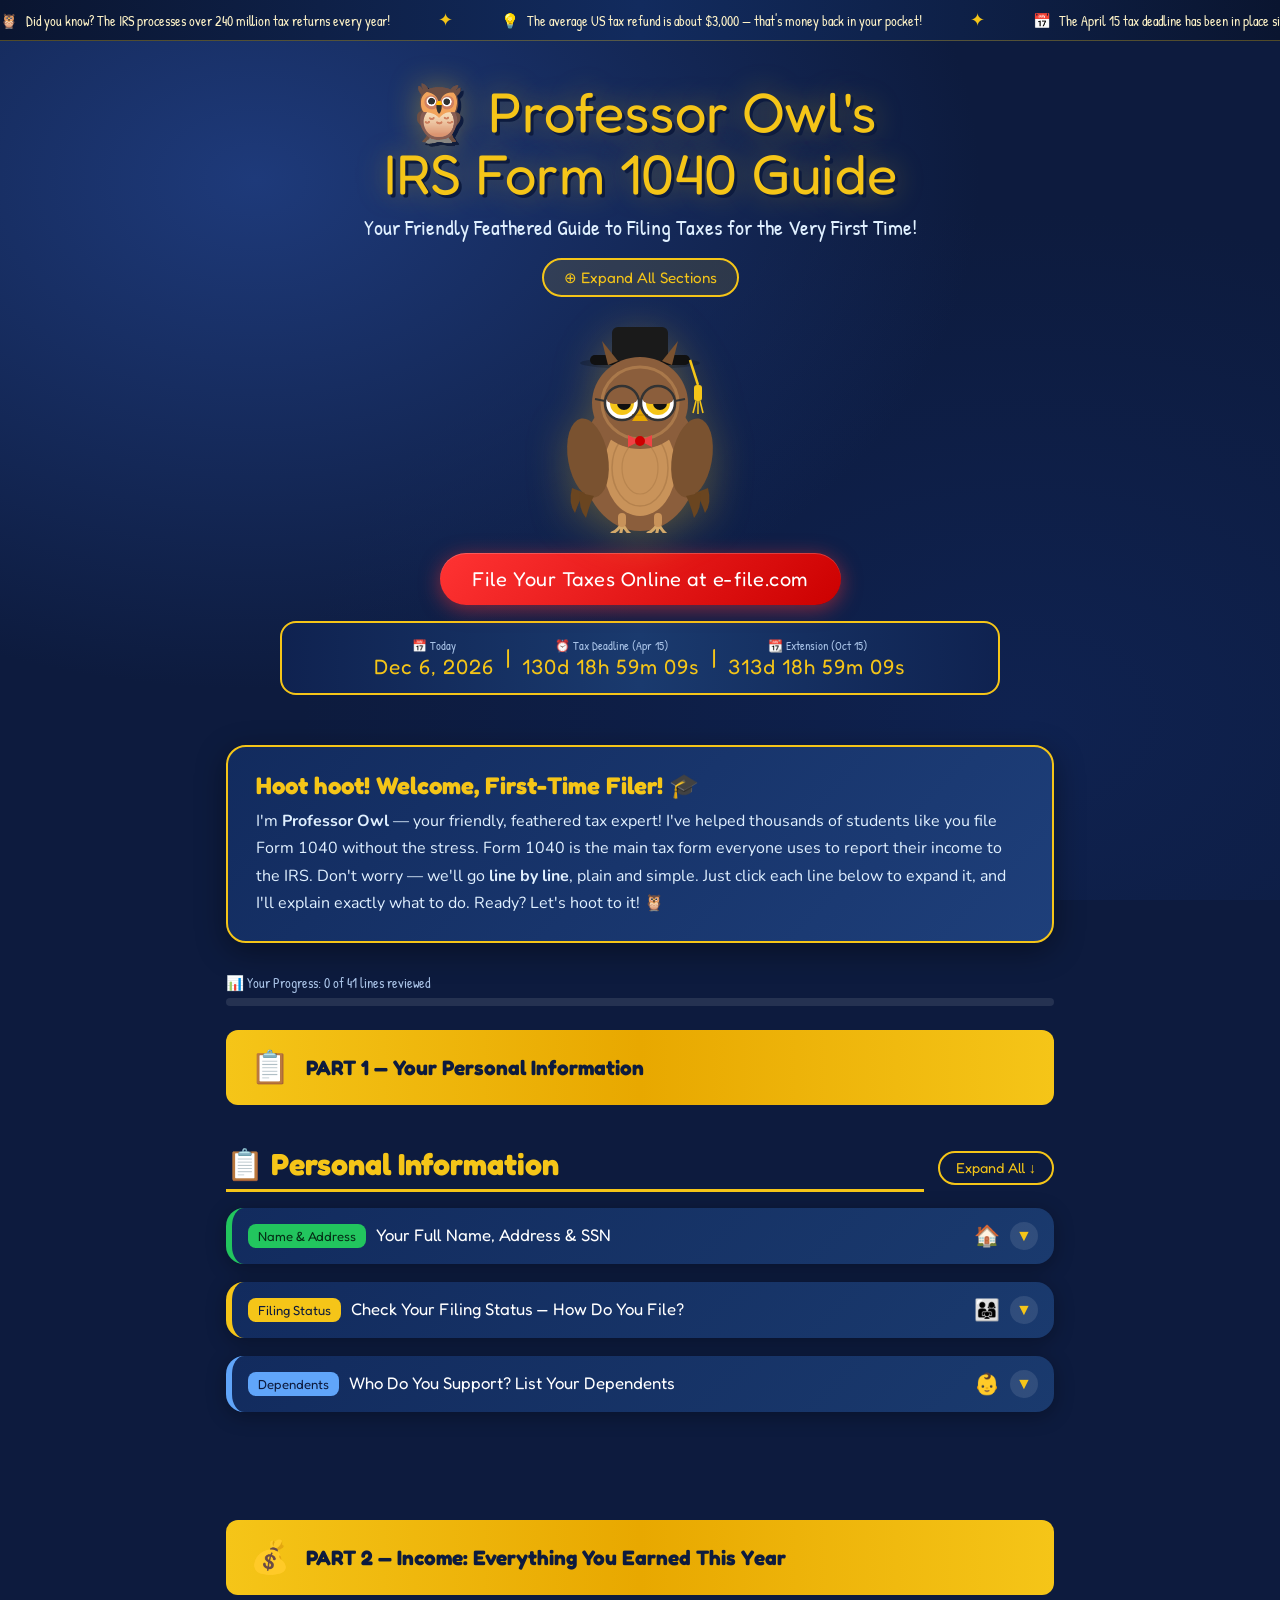
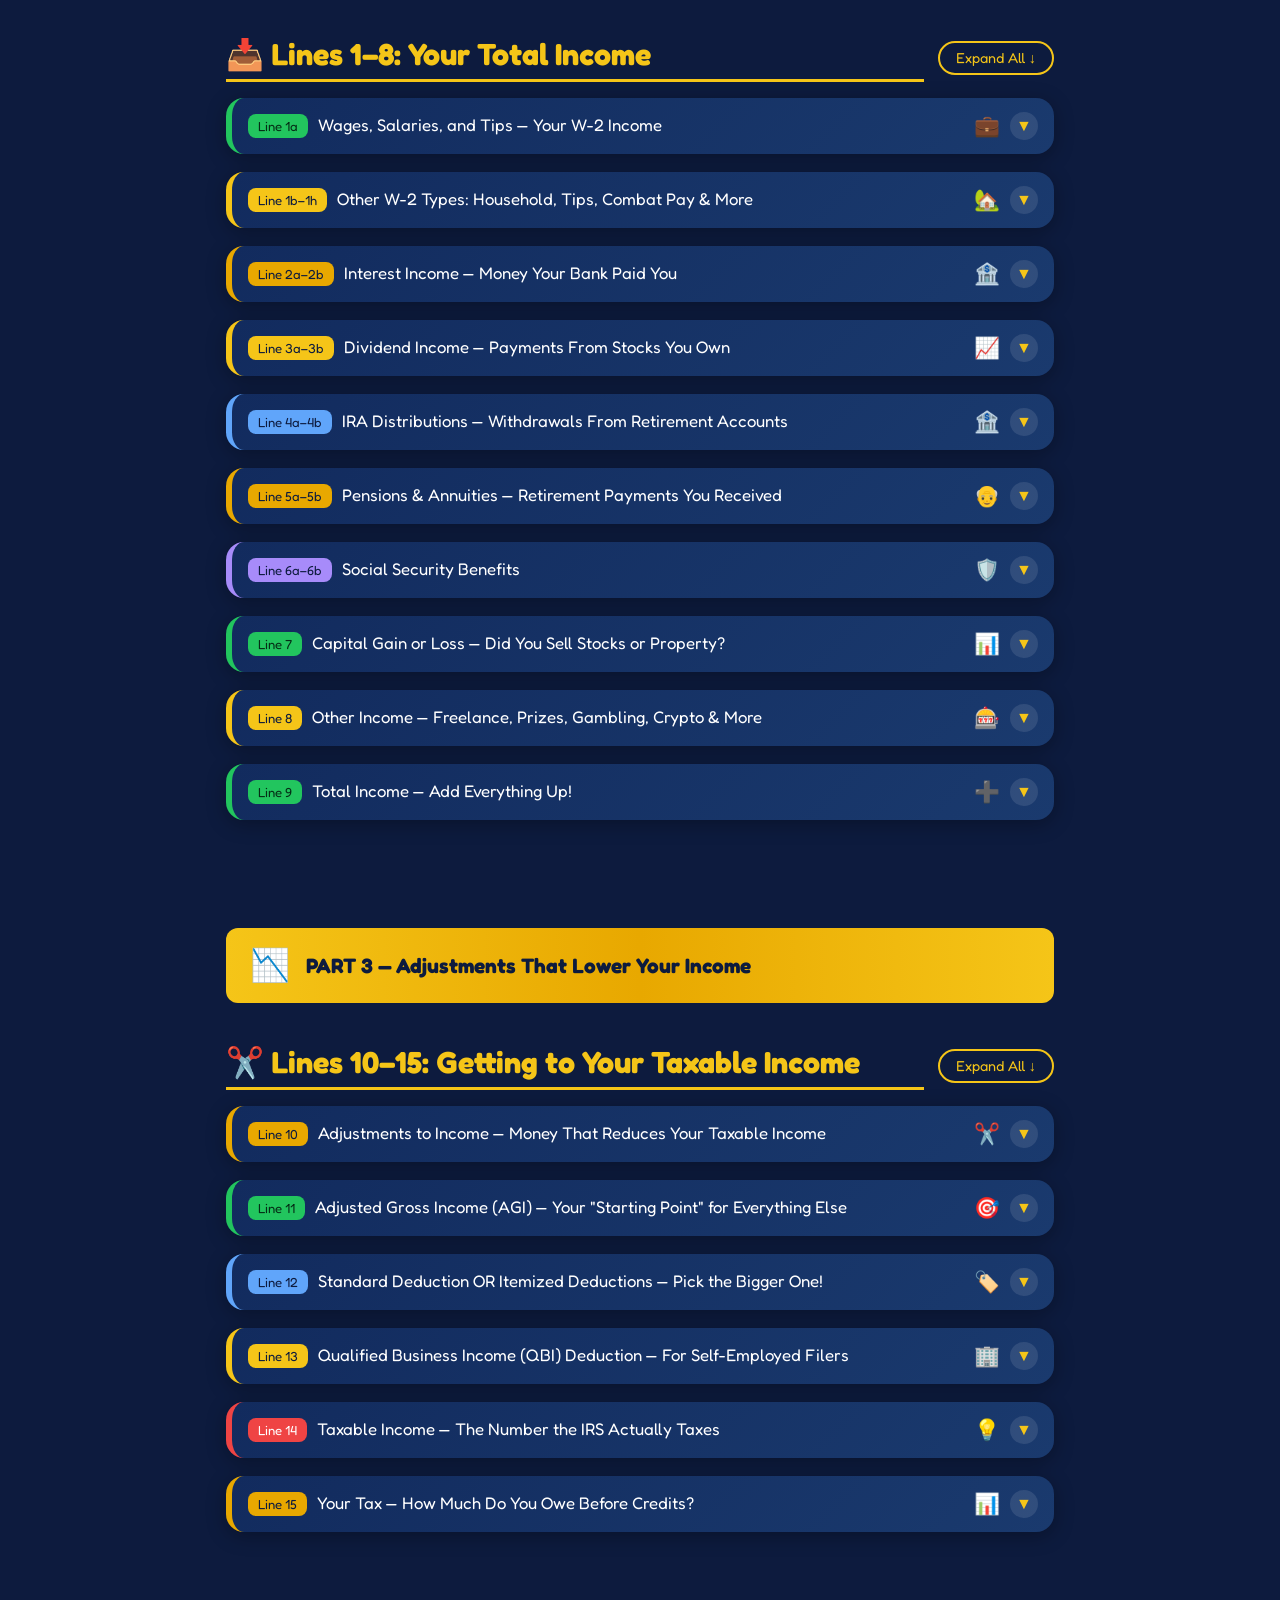
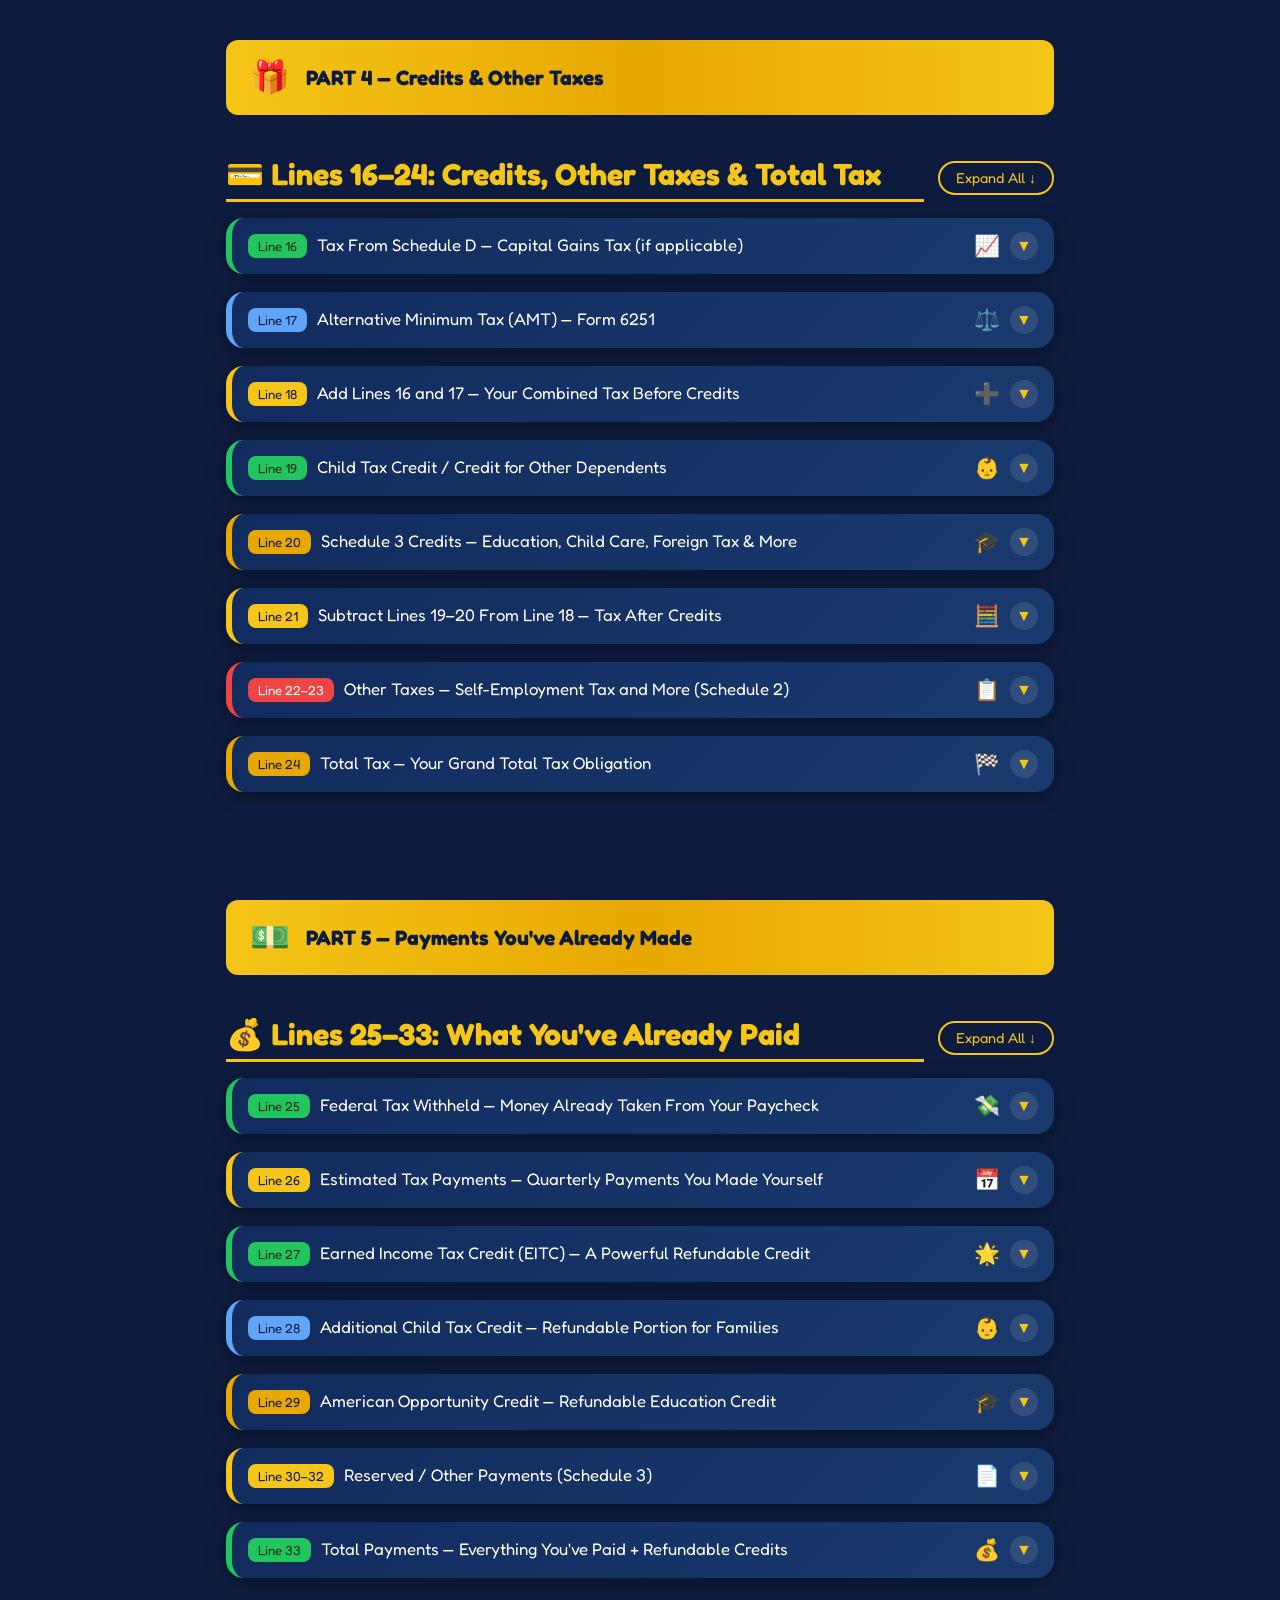
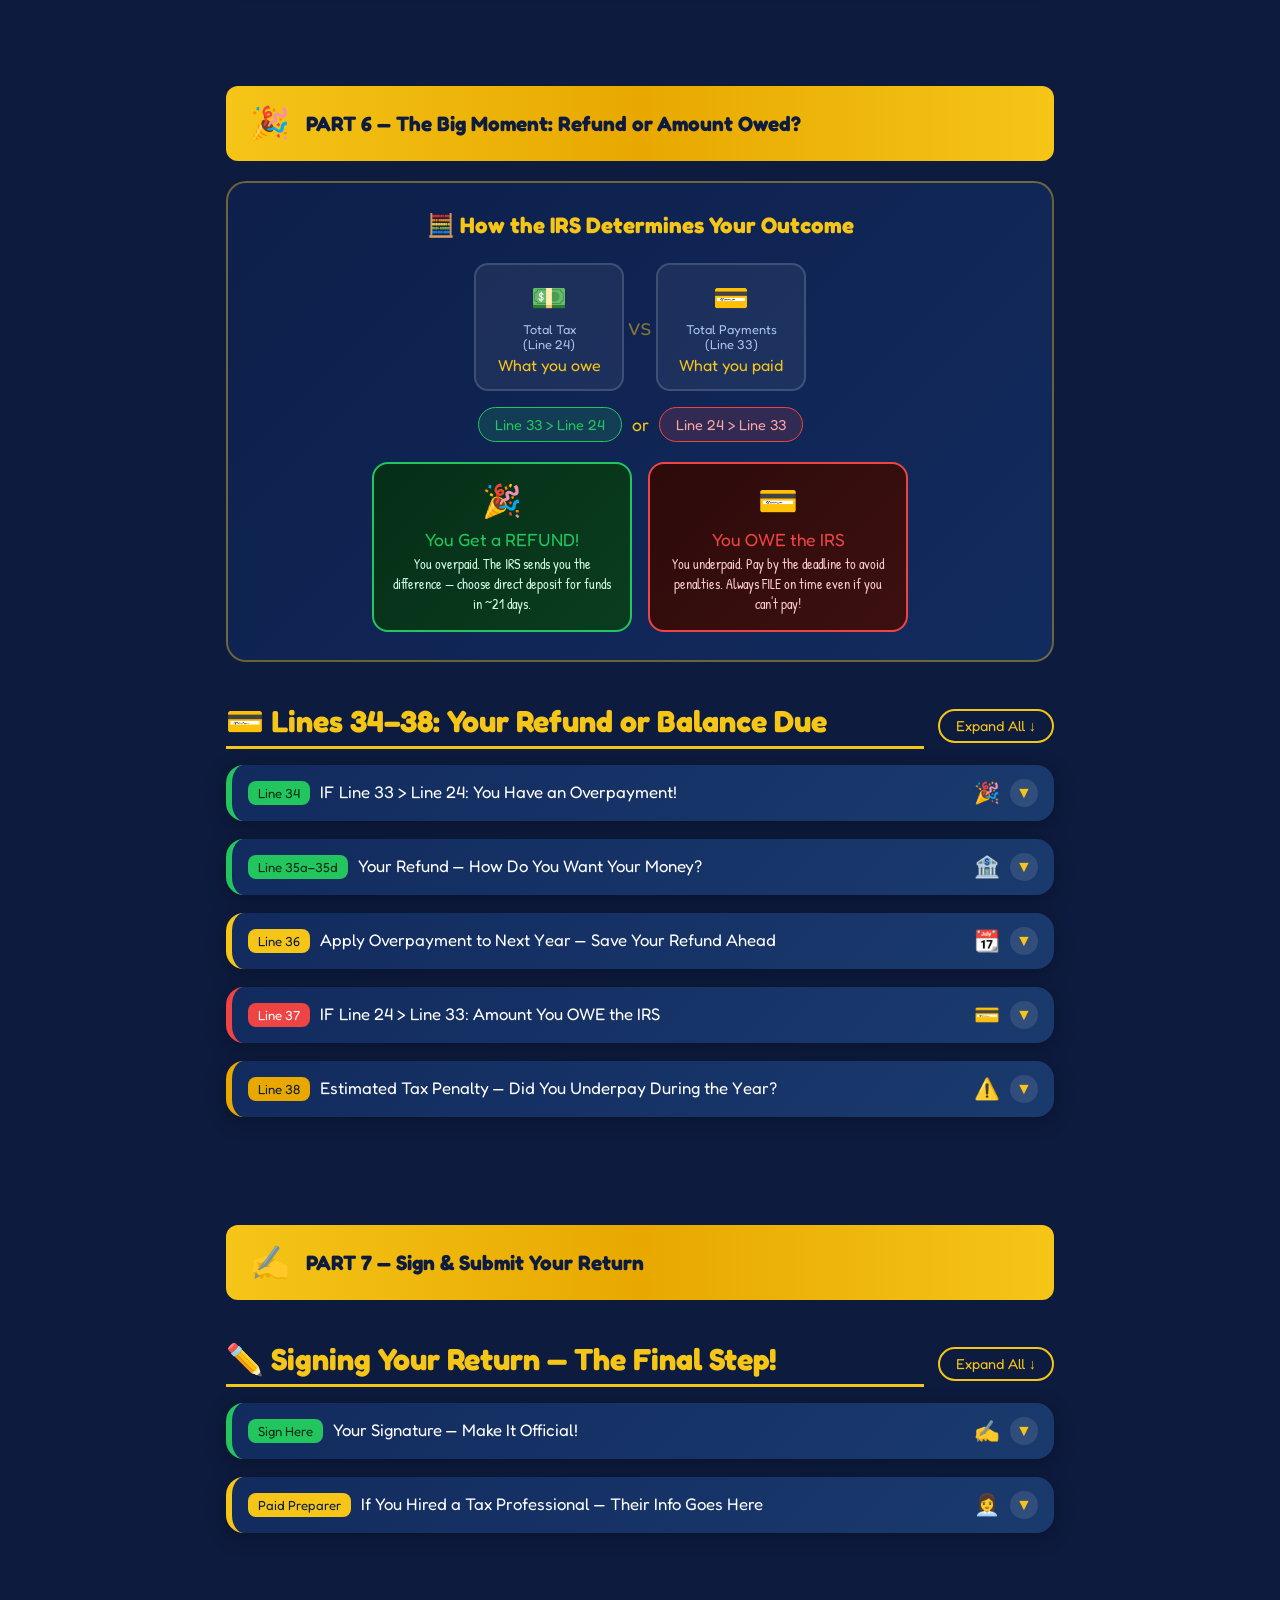
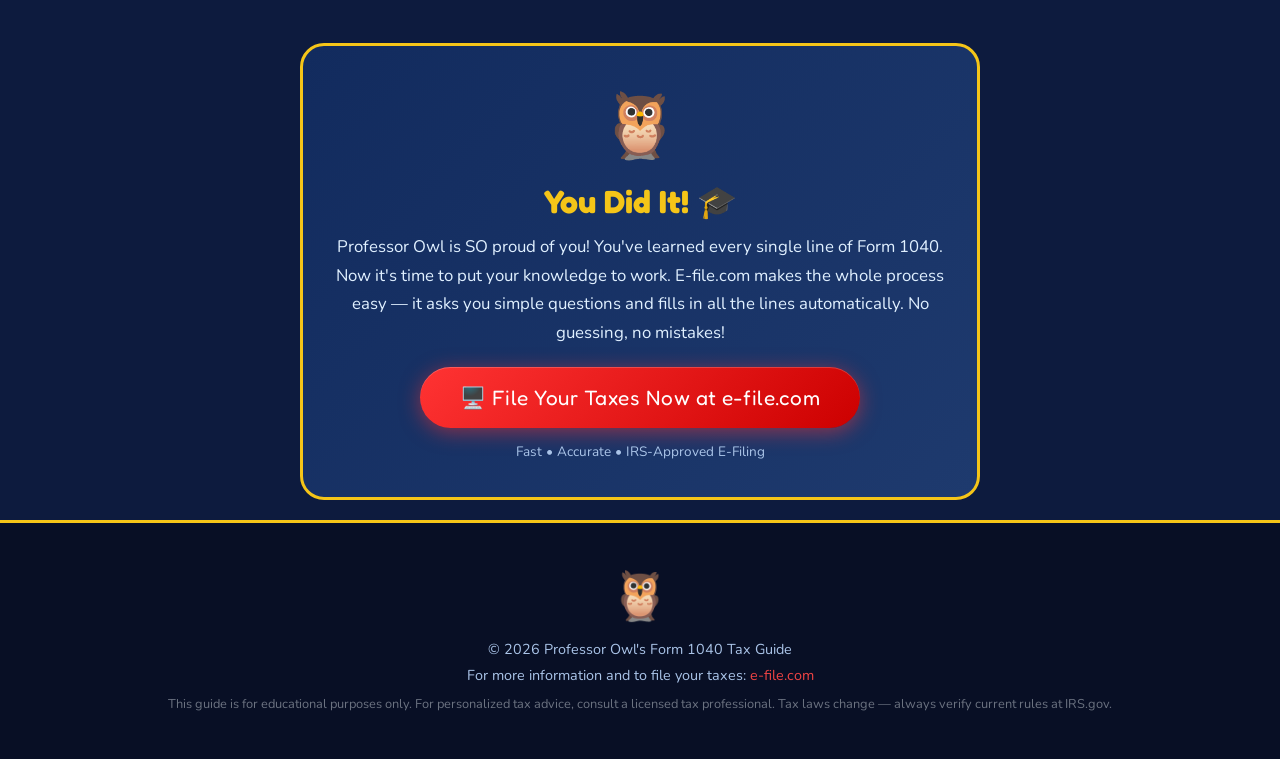
==== commit be6f1d2b: "Update index.html" ====
--- a/index.html
+++ b/index.html
@@ -1,163 +1,2250 @@
 <!DOCTYPE html>
 <html lang="en">
 <head>
-    <meta charset="UTF-8">
-    <meta name="viewport" content="width=device-width, initial-scale=1.0">
-    <title>Professor Owl's IRS Form 1040 Guide</title>
-    <link rel="stylesheet" href="style.css">
-    <!-- Include a font similar to the one in the image (e.g., Fredoka One for headers, Poppins for text) -->
-    <link href="https://fonts.googleapis.com/css2?family=Fredoka+One&family=Poppins:wght@400;600&display=swap" rel="stylesheet">
+<meta charset="UTF-8">
+<meta name="viewport" content="width=device-width, initial-scale=1.0">
+<title>🦉 Professor Owl's Form 1040 Guide — File Your Taxes Like a Pro!</title>
+<link href="https://fonts.googleapis.com/css2?family=Fredoka+One&family=Nunito:wght@400;600;700;800&family=Patrick+Hand&display=swap" rel="stylesheet">
+<style>
+  :root {
+    --navy: #0d1b3e;
+    --blue: #1a3a6e;
+    --gold: #f5c518;
+    --amber: #e8a800;
+    --green: #22c55e;
+    --red: #ef4444;
+    --cream: #fffbeb;
+    --light: #e0f0ff;
+    --white: #ffffff;
+    --owl-brown: #8b5e3c;
+    --owl-tan: #c9935a;
+    --feather: #d4a96a;
+    --shadow: rgba(0,0,0,0.35);
+  }
+
+  * { box-sizing: border-box; margin: 0; padding: 0; }
+
+  body {
+    font-family: 'Nunito', sans-serif;
+    background: var(--navy);
+    color: var(--white);
+    min-height: 100vh;
+    overflow-x: hidden;
+  }
+
+  body::before {
+    content: '';
+    position: fixed;
+    inset: 0;
+    background:
+      radial-gradient(ellipse at 20% 20%, #1e3a7a 0%, transparent 50%),
+      radial-gradient(ellipse at 80% 80%, #0f2250 0%, transparent 50%),
+      var(--navy);
+    z-index: -2;
+  }
+
+  /* ===== STICKY NAV ===== */
+  #quick-nav {
+    position: fixed;
+    top: 0;
+    left: 0;
+    right: 0;
+    z-index: 1000;
+    background: rgba(13, 27, 62, 0.97);
+    border-bottom: 2px solid var(--gold);
+    backdrop-filter: blur(10px);
+    transform: translateY(-100%);
+    transition: transform 0.3s ease;
+    padding: 8px 16px;
+  }
+  #quick-nav.visible { transform: translateY(0); }
+  .nav-inner {
+    max-width: 860px;
+    margin: 0 auto;
+    display: flex;
+    align-items: center;
+    gap: 6px;
+    flex-wrap: wrap;
+    justify-content: center;
+  }
+  .nav-inner span {
+    font-family: 'Fredoka One', cursive;
+    color: var(--gold);
+    font-size: 0.85rem;
+    margin-right: 4px;
+    flex-shrink: 0;
+  }
+  .nav-jump {
+    background: rgba(245,197,24,0.12);
+    border: 1px solid rgba(245,197,24,0.35);
+    color: var(--light);
+    font-family: 'Nunito', sans-serif;
+    font-size: 0.75rem;
+    font-weight: 700;
+    padding: 4px 10px;
+    border-radius: 20px;
+    cursor: pointer;
+    transition: background 0.2s, color 0.2s, border-color 0.2s;
+    white-space: nowrap;
+  }
+  .nav-jump:hover {
+    background: var(--gold);
+    color: var(--navy);
+    border-color: var(--gold);
+  }
+
+  /* ===== FACT TICKER ===== */
+  #fact-ticker {
+    background: linear-gradient(90deg, #0a1530, #122b5e, #0a1530);
+    border-bottom: 1px solid rgba(245,197,24,0.3);
+    padding: 8px 0;
+    overflow: hidden;
+    position: relative;
+  }
+  .ticker-track {
+    display: flex;
+    align-items: center;
+    gap: 48px;
+    animation: tickerScroll 40s linear infinite;
+    white-space: nowrap;
+    width: max-content;
+  }
+  #fact-ticker:hover .ticker-track { animation-play-state: paused; }
+  .ticker-item {
+    font-family: 'Patrick Hand', cursive;
+    font-size: 0.9rem;
+    color: #fef3c7;
+    display: flex;
+    align-items: center;
+    gap: 8px;
+  }
+  .ticker-sep { color: var(--gold); font-size: 1.1rem; }
+  @keyframes tickerScroll {
+    0%  { transform: translateX(0); }
+    100% { transform: translateX(-50%); }
+  }
+
+  /* ===== HERO ===== */
+  .hero {
+    text-align: center;
+    padding: 40px 20px 20px;
+    position: relative;
+  }
+
+  .hero-title {
+    font-family: 'Fredoka One', cursive;
+    font-size: clamp(2rem, 5vw, 3.5rem);
+    color: var(--gold);
+    text-shadow: 3px 3px 0 var(--navy), 0 0 30px rgba(245,197,24,0.4);
+    line-height: 1.1;
+    margin-bottom: 8px;
+  }
+
+  .hero-sub {
+    font-family: 'Patrick Hand', cursive;
+    font-size: clamp(1rem, 2.5vw, 1.4rem);
+    color: var(--light);
+    margin-bottom: 16px;
+  }
+
+  /* Master toggle row */
+  .hero-controls {
+    display: flex;
+    justify-content: center;
+    align-items: center;
+    gap: 12px;
+    flex-wrap: wrap;
+    margin-bottom: 16px;
+  }
+  .master-toggle-btn {
+    background: rgba(245,197,24,0.12);
+    border: 2px solid var(--gold);
+    color: var(--gold);
+    font-family: 'Fredoka One', cursive;
+    font-size: 0.95rem;
+    padding: 8px 20px;
+    border-radius: 30px;
+    cursor: pointer;
+    transition: background 0.2s, color 0.2s;
+  }
+  .master-toggle-btn:hover { background: var(--gold); color: var(--navy); }
+
+  /* ===== OWL SVG ===== */
+  .owl-container {
+    display: flex;
+    justify-content: center;
+    margin: 10px auto 20px;
+  }
+
+  .owl-svg {
+    width: 180px;
+    height: 220px;
+    filter: drop-shadow(0 8px 20px rgba(245,197,24,0.3));
+    animation: owlFloat 3s ease-in-out infinite;
+  }
+
+  @keyframes owlFloat {
+    0%, 100% { transform: translateY(0px) rotate(-1deg); }
+    50% { transform: translateY(-12px) rotate(1deg); }
+  }
+
+  /* Owl blink animation */
+  .owl-eyelid {
+    transform-origin: center top;
+    transform-box: fill-box;
+    animation: owlBlink 5s ease-in-out infinite;
+  }
+  .owl-eyelid-right {
+    animation-delay: 0.04s;
+  }
+  @keyframes owlBlink {
+    0%, 90%, 100% { transform: scaleY(0); }
+    93%, 97%      { transform: scaleY(1); }
+  }
+
+  /* ===== CTA BUTTON ===== */
+  .cta-wrap { text-align: center; margin: 16px 0 8px; }
+
+  .cta-btn {
+    display: inline-block;
+    background: linear-gradient(135deg, #ff3333, #cc0000);
+    color: white;
+    font-family: 'Fredoka One', cursive;
+    font-size: 1.25rem;
+    padding: 14px 32px;
+    border-radius: 50px;
+    text-decoration: none;
+    box-shadow: 0 4px 20px rgba(255,50,50,0.5), inset 0 1px 0 rgba(255,255,255,0.2);
+    transition: transform 0.2s, box-shadow 0.2s;
+    letter-spacing: 0.5px;
+    animation: ctaPulse 2.5s ease-in-out infinite;
+  }
+  .cta-btn:hover {
+    transform: translateY(-3px) scale(1.04);
+    box-shadow: 0 8px 30px rgba(255,50,50,0.7);
+    animation: none;
+  }
+  @keyframes ctaPulse {
+    0%, 100% { box-shadow: 0 4px 20px rgba(255,50,50,0.5), inset 0 1px 0 rgba(255,255,255,0.2); }
+    50%      { box-shadow: 0 4px 36px rgba(255,50,50,0.85), 0 0 0 8px rgba(255,50,50,0.12), inset 0 1px 0 rgba(255,255,255,0.2); }
+  }
+
+  /* ===== COUNTDOWN BAR ===== */
+  .countdown-bar {
+    background: linear-gradient(90deg, #0f2250, #1a3a6e, #0f2250);
+    border: 2px solid var(--gold);
+    border-radius: 16px;
+    padding: 14px 20px;
+    max-width: 720px;
+    margin: 16px auto 30px;
+    display: flex;
+    flex-wrap: wrap;
+    gap: 12px;
+    justify-content: center;
+    align-items: center;
+    font-family: 'Patrick Hand', cursive;
+    font-size: 1rem;
+  }
+  .cd-item { text-align: center; }
+  .cd-label { font-size: 0.75rem; color: #aac4e8; display: block; }
+  .cd-value {
+    font-family: 'Fredoka One', cursive;
+    font-size: 1.3rem;
+    color: var(--gold);
+    letter-spacing: 1px;
+  }
+  .cd-sep { color: var(--gold); font-size: 1.5rem; }
+
+  /* ===== INTRO SECTION ===== */
+  .intro-section {
+    max-width: 860px;
+    margin: 0 auto 30px;
+    padding: 0 16px;
+  }
+
+  .intro-card {
+    background: linear-gradient(135deg, #122b5e, #1e3f7a);
+    border: 2px solid var(--gold);
+    border-radius: 20px;
+    padding: 24px 28px;
+    display: flex;
+    gap: 20px;
+    align-items: flex-start;
+    box-shadow: 0 8px 30px rgba(0,0,0,0.4);
+  }
+
+  .intro-text h2 {
+    font-family: 'Fredoka One', cursive;
+    color: var(--gold);
+    font-size: 1.5rem;
+    margin-bottom: 8px;
+  }
+  .intro-text p { font-size: 1rem; line-height: 1.7; color: var(--light); }
+
+  /* ===== SECTION HEADERS ===== */
+  .section-header {
+    max-width: 860px;
+    margin: 40px auto 16px;
+    padding: 0 16px;
+    display: flex;
+    align-items: center;
+    gap: 14px;
+    flex-wrap: wrap;
+  }
+  .section-header h2 {
+    font-family: 'Fredoka One', cursive;
+    font-size: clamp(1.3rem, 3vw, 1.9rem);
+    color: var(--gold);
+    border-bottom: 3px solid var(--gold);
+    padding-bottom: 6px;
+    flex: 1;
+    min-width: 0;
+  }
+
+  /* ===== LINE CARDS ===== */
+  .lines-container {
+    max-width: 860px;
+    margin: 0 auto;
+    padding: 0 16px 60px;
+    display: flex;
+    flex-direction: column;
+    gap: 18px;
+  }
+
+  /* Scroll-reveal */
+  .line-card {
+    background: linear-gradient(135deg, #122b5e 0%, #1a3a6e 100%);
+    border-radius: 18px;
+    border-left: 6px solid var(--gold);
+    padding: 0;
+    overflow: hidden;
+    box-shadow: 0 4px 20px rgba(0,0,0,0.3);
+    transition: transform 0.2s, box-shadow 0.2s, opacity 0.5s ease, translate 0.5s ease;
+    opacity: 0;
+    translate: 0 24px;
+  }
+  .line-card.revealed { opacity: 1; translate: 0 0; }
+  .line-card:hover { transform: translateY(-2px); box-shadow: 0 8px 30px rgba(0,0,0,0.4); }
+
+  .line-card.green-accent  { border-left-color: var(--green); }
+  .line-card.red-accent    { border-left-color: var(--red); }
+  .line-card.amber-accent  { border-left-color: var(--amber); }
+  .line-card.blue-accent  { border-left-color: #60a5fa; }
+  .line-card.purple-accent { border-left-color: #a78bfa; }
+
+  .line-header {
+    display: flex;
+    align-items: center;
+    gap: 10px;
+    padding: 14px 16px;
+    cursor: pointer;
+    user-select: none;
+  }
+
+  .line-num {
+    background: var(--gold);
+    color: var(--navy);
+    font-family: 'Fredoka One', cursive;
+    font-size: 0.82rem;
+    padding: 4px 10px;
+    border-radius: 8px;
+    white-space: nowrap;
+    flex-shrink: 0;
+  }
+  .line-card.green-accent .line-num  { background: var(--green); color: #052e16; }
+  .line-card.red-accent .line-num    { background: var(--red); color: white; }
+  .line-card.amber-accent .line-num  { background: var(--amber); color: var(--navy); }
+  .line-card.blue-accent .line-num  { background: #60a5fa; color: var(--navy); }
+  .line-card.purple-accent .line-num { background: #a78bfa; color: var(--navy); }
+
+  .line-title {
+    font-family: 'Fredoka One', cursive;
+    font-size: clamp(0.88rem, 2.2vw, 1.05rem);
+    color: var(--white);
+    flex: 1;
+    min-width: 0;
+    line-height: 1.3;
+  }
+
+  .line-emoji { font-size: 1.3rem; flex-shrink: 0; }
+
+  .toggle-btn {
+    background: rgba(255,255,255,0.1);
+    border: none;
+    color: var(--gold);
+    font-size: 1rem;
+    width: 28px;
+    height: 28px;
+    border-radius: 50%;
+    cursor: pointer;
+    display: flex;
+    align-items: center;
+    justify-content: center;
+    transition: background 0.2s, transform 0.35s;
+    flex-shrink: 0;
+  }
+  .toggle-btn.open { transform: rotate(180deg); background: rgba(245,197,24,0.2); }
+
+  /* Smooth accordion */
+  .line-body {
+    max-height: 0;
+    overflow: hidden;
+    transition: max-height 0.4s cubic-bezier(0.4,0,0.2,1), padding 0.3s ease;
+    padding: 0 20px;
+    border-top: 0px solid rgba(255,255,255,0.08);
+  }
+  .line-body.open {
+    max-height: 1200px;
+    padding: 0 20px 20px;
+    border-top-width: 1px;
+  }
+  .line-body-inner { padding-top: 14px; }
+
+  .line-explain {
+    font-size: 1rem;
+    color: var(--light);
+    line-height: 1.7;
+    margin-bottom: 10px;
+  }
+
+  .what-you-need {
+    background: rgba(0,0,0,0.25);
+    border-radius: 12px;
+    padding: 12px 16px;
+    margin: 10px 0;
+  }
+  .what-you-need h4 {
+    color: #60a5fa;
+    font-size: 0.85rem;
+    text-transform: uppercase;
+    letter-spacing: 1px;
+    margin-bottom: 8px;
+  }
+  .what-you-need ul { list-style: none; padding: 0; }
+  .what-you-need li {
+    font-size: 0.95rem;
+    color: var(--light);
+    padding: 3px 0;
+    display: flex;
+    align-items: flex-start;
+    gap: 8px;
+  }
+  .what-you-need li::before { content: "→"; color: var(--gold); flex-shrink: 0; }
+
+  .owl-tip {
+    background: linear-gradient(135deg, #0d2a1a, #0f3822);
+    border: 2px solid var(--green);
+    border-radius: 16px;
+    padding: 14px 16px;
+    margin: 12px 0;
+    display: flex;
+    gap: 12px;
+    align-items: flex-start;
+  }
+  .owl-tip::before { content: "🦉"; font-size: 1.6rem; flex-shrink: 0; margin-top: 2px; }
+  .owl-tip-content { flex: 1; }
+  .owl-tip-label { font-family: 'Fredoka One', cursive; color: var(--green); font-size: 0.85rem; margin-bottom: 4px; }
+  .owl-tip-text { font-family: 'Patrick Hand', cursive; font-size: 1rem; color: #d1fae5; line-height: 1.5; }
+
+  .warning-tip {
+    background: linear-gradient(135deg, #2d1400, #3d1f00);
+    border: 2px solid var(--amber);
+    border-radius: 14px;
+    padding: 12px 16px;
+    margin: 10px 0;
+    display: flex;
+    gap: 10px;
+    align-items: flex-start;
+    font-size: 0.95rem;
+    color: #fde68a;
+    line-height: 1.5;
+  }
+  .warning-tip::before { content: "⚠️"; font-size: 1.2rem; flex-shrink: 0; }
+
+  .pro-tip {
+    background: linear-gradient(135deg, #1e1040, #2d1a5e);
+    border: 2px solid #a78bfa;
+    border-radius: 14px;
+    padding: 12px 16px;
+    margin: 10px 0;
+    display: flex;
+    gap: 10px;
+    align-items: flex-start;
+    font-size: 0.95rem;
+    color: #ddd6fe;
+    line-height: 1.5;
+  }
+  .pro-tip::before { content: "💡"; font-size: 1.2rem; flex-shrink: 0; }
+
+  /* Part dividers */
+  .part-divider {
+    max-width: 860px;
+    margin: 48px auto 20px;
+    padding: 0 16px;
+    scroll-margin-top: 56px;
+  }
+  .part-divider-inner {
+    background: linear-gradient(90deg, var(--gold), var(--amber), var(--gold));
+    border-radius: 12px;
+    padding: 16px 24px;
+    display: flex;
+    align-items: center;
+    gap: 16px;
+  }
+  .part-divider-inner h3 {
+    font-family: 'Fredoka One', cursive;
+    font-size: clamp(1rem, 2.5vw, 1.3rem);
+    color: var(--navy);
+  }
+  .part-divider-inner span { font-size: 2rem; }
+
+  /* ===== REFUND INFOGRAPHIC ===== */
+  .infographic-wrap {
+    max-width: 860px;
+    margin: 0 auto 20px;
+    padding: 0 16px;
+  }
+  .infographic {
+    background: linear-gradient(135deg, #0d1f4a, #122b5e);
+    border: 2px solid rgba(245,197,24,0.4);
+    border-radius: 20px;
+    padding: 28px 24px;
+    text-align: center;
+  }
+  .infographic h3 {
+    font-family: 'Fredoka One', cursive;
+    color: var(--gold);
+    font-size: 1.4rem;
+    margin-bottom: 24px;
+  }
+  .flow-row {
+    display: flex;
+    align-items: center;
+    justify-content: center;
+    gap: 0;
+    flex-wrap: wrap;
+  }
+  .flow-box {
+    background: rgba(255,255,255,0.06);
+    border: 2px solid rgba(255,255,255,0.15);
+    border-radius: 14px;
+    padding: 14px 16px;
+    min-width: 110px;
+    text-align: center;
+    flex: 1;
+    max-width: 150px;
+  }
+  .flow-box .fb-icon { font-size: 1.8rem; }
+  .flow-box .fb-label {
+    font-family: 'Fredoka One', cursive;
+    font-size: 0.8rem;
+    color: #aac4e8;
+    margin-top: 4px;
+    line-height: 1.2;
+  }
+  .flow-box .fb-val {
+    font-family: 'Fredoka One', cursive;
+    font-size: 1rem;
+    color: var(--gold);
+    margin-top: 2px;
+  }
+  .flow-arrow {
+    font-size: 1.5rem;
+    color: rgba(245,197,24,0.5);
+    padding: 0 4px;
+    flex-shrink: 0;
+  }
+  .flow-split {
+    display: flex;
+    gap: 16px;
+    justify-content: center;
+    margin-top: 20px;
+    flex-wrap: wrap;
+  }
+  .flow-outcome {
+    flex: 1;
+    min-width: 180px;
+    max-width: 260px;
+    border-radius: 16px;
+    padding: 16px;
+    text-align: center;
+  }
+  .flow-outcome.refund {
+    background: linear-gradient(135deg, #052e16, #0a3d20);
+    border: 2px solid var(--green);
+  }
+  .flow-outcome.owe {
+    background: linear-gradient(135deg, #2d0a0a, #3d1010);
+    border: 2px solid var(--red);
+  }
+  .flow-outcome .fo-icon { font-size: 2rem; }
+  .flow-outcome .fo-title {
+    font-family: 'Fredoka One', cursive;
+    font-size: 1.1rem;
+    margin: 6px 0 4px;
+  }
+  .flow-outcome.refund .fo-title { color: var(--green); }
+  .flow-outcome.owe .fo-title { color: var(--red); }
+  .flow-outcome .fo-desc {
+    font-family: 'Patrick Hand', cursive;
+    font-size: 0.9rem;
+    color: #d1fae5;
+    line-height: 1.4;
+  }
+  .flow-outcome.owe .fo-desc { color: #fecaca; }
+  .flow-compare {
+    display: flex;
+    align-items: center;
+    justify-content: center;
+    gap: 10px;
+    margin: 16px 0 4px;
+    flex-wrap: wrap;
+  }
+  .compare-chip {
+    border-radius: 30px;
+    padding: 8px 16px;
+    font-family: 'Fredoka One', cursive;
+    font-size: 0.9rem;
+  }
+  .compare-chip.green-chip { background: rgba(34,197,94,0.15); border: 1.5px solid var(--green); color: var(--green); }
+  .compare-chip.red-chip  { background: rgba(239,68,68,0.15); border: 1.5px solid var(--red); color: #fca5a5; }
+  .compare-vs { font-family: 'Fredoka One', cursive; color: var(--gold); font-size: 1.1rem; }
+
+  /* ===== FOOTER ===== */
+  footer {
+    background: #080f25;
+    text-align: center;
+    padding: 40px 20px;
+    border-top: 3px solid var(--gold);
+  }
+  footer p { color: #aac4e8; font-size: 0.9rem; margin: 6px 0; }
+  footer a { color: var(--red); text-decoration: none; }
+  footer a:hover { text-decoration: underline; }
+  .footer-owl { font-size: 3rem; display: block; margin-bottom: 10px; }
+
+  /* ===== BACK TO TOP ===== */
+  #back-top {
+    position: fixed;
+    bottom: 24px;
+    right: 24px;
+    background: var(--gold);
+    color: var(--navy);
+    font-family: 'Fredoka One', cursive;
+    font-size: 1.1rem;
+    width: 52px;
+    height: 52px;
+    border-radius: 50%;
+    display: none;
+    align-items: center;
+    justify-content: center;
+    cursor: pointer;
+    box-shadow: 0 4px 16px rgba(245,197,24,0.5);
+    z-index: 999;
+    border: none;
+    transition: transform 0.2s;
+  }
+  #back-top:hover { transform: scale(1.1); }
+  #back-top.show { display: flex; }
+
+  /* Progress bar */
+  .progress-wrap {
+    max-width: 860px;
+    margin: 0 auto 24px;
+    padding: 0 16px;
+  }
+  .progress-label {
+    font-family: 'Patrick Hand', cursive;
+    font-size: 0.9rem;
+    color: #aac4e8;
+    margin-bottom: 6px;
+  }
+  .progress-bar-bg {
+    background: rgba(255,255,255,0.1);
+    border-radius: 99px;
+    height: 8px;
+    overflow: hidden;
+  }
+  .progress-bar-fill {
+    background: linear-gradient(90deg, var(--gold), var(--green));
+    height: 100%;
+    border-radius: 99px;
+    width: 0%;
+    transition: width 0.4s ease;
+  }
+
+  .highlight-box {
+    background: rgba(245,197,24,0.08);
+    border: 1px solid rgba(245,197,24,0.3);
+    border-radius: 10px;
+    padding: 10px 14px;
+    margin: 8px 0;
+    font-size: 0.95rem;
+    color: #fef3c7;
+  }
+
+  .expand-all-btn {
+    background: transparent;
+    border: 2px solid var(--gold);
+    color: var(--gold);
+    font-family: 'Fredoka One', cursive;
+    font-size: 0.9rem;
+    padding: 6px 16px;
+    border-radius: 30px;
+    cursor: pointer;
+    transition: background 0.2s, color 0.2s;
+    white-space: nowrap;
+    flex-shrink: 0;
+  }
+  .expand-all-btn:hover { background: var(--gold); color: var(--navy); }
+
+  /* ===== MOBILE ===== */
+  @media (max-width: 600px) {
+    .intro-card { flex-direction: column; }
+    .countdown-bar { font-size: 0.85rem; padding: 10px 12px; gap: 8px; }
+    .cd-sep { display: none; }
+    .cd-value { font-size: 1.1rem; }
+    .line-header { gap: 8px; padding: 12px 12px; }
+    .line-emoji { display: none; }
+    .line-body { padding-left: 12px; padding-right: 12px; }
+    .line-body.open { padding-left: 12px; padding-right: 12px; padding-bottom: 16px; }
+    .part-divider-inner { padding: 12px 16px; gap: 10px; }
+    .part-divider-inner span { font-size: 1.4rem; }
+    .nav-inner span { display: none; }
+    .flow-box { min-width: 80px; padding: 10px 8px; }
+    .flow-row { gap: 2px; }
+    .flow-arrow { padding: 0 2px; font-size: 1.1rem; }
+    .hero-controls { gap: 8px; }
+  }
+</style>
 </head>
 <body>
 
-    <header class="main-header">
-        <h1>Professor Owl's IRS Form 1040 Guide - Full 100% Guide</h1>
-    </header>
-
-    <div class="ticker-bar">
-        <span class="ticker-label">TAX FACT TICKER</span>
-        <marquee behavior="scroll" direction="left">
-            Patrick Hand is scrolling sing good pou tloy. 
-        </marquee>
-        <span class="ticker-label">TAX FA...</span>
-    </div>
-
-    <main class="content-wrapper">
-        <div class="container">
-
-            <!-- Left Panel -->
-            <section class="panel-left">
-                <div class="owl-hero">
-                    <img src="professor-owl.png" alt="Professor Owl" class="main-owl-img">
-                    <img src="quill-ink.png" alt="Quill and Ink" class="quill quill-left">
-                    <img src="quill-ink.png" alt="Quill and Ink" class="quill quill-right">
-                </div>
-                
-                <h2 class="panel-title">Professor Owl's<br>IRS Form 1040 Guide</h2>
-                <p class="panel-subtitle">Your Friendly Feathered Guide...</p>
-
-                <div class="cta-area">
-                    <a href="https://www.e-file.com" class="file-online-btn">File Your Taxes Online at e-file.com</a>
-                    <div class="countdown-bar">
-                        <span class="countdown-label">COUNTDOWN:</span>
-                        <span class="countdown-time">00:04 . 10 . 16:58 . 19:40</span>
-                    </div>
-                </div>
-
-                <div class="welcome-box">
-                    <img src="graduation-cap-icon.png" alt="Cap" class="welcome-icon">
-                    <h3>HOOT HOOT! WELCOME, FIRST-TIME FILER!</h3>
-                    <p>Join our hoot! make you excel, first-time filer that knows welcome first-time you will having to end, you wait they filer or make exact the matrix!</p>
-                </div>
-            </section>
-
-            <!-- Right Panel -->
-            <section class="panel-right">
-                <div class="owl-teacher-container">
-                    <div class="teacher-owl-group teacher-owl-group-1">
-                        <img src="professor-owl.png" alt="Teacher Owl" class="teacher-owl-img">
-                        <div class="speech-bubble">
-                            <h3>WELCOME, FIRST-TIME FILER!</h3>
-                            <p>Professor Owl is your business first-time filer!</p>
-                        </div>
-                    </div>
-
-                    <div class="teacher-owl-group teacher-owl-group-2">
-                        <img src="professor-owl.png" alt="Teacher Owl" class="teacher-owl-img">
-                    </div>
-                </div>
-
-                <div class="form-sections">
-                    <div class="form-list">
-                        <ul>
-                            <li><strong>Line 1a:</strong> Wages, salaries, tips (from W-2, Box 1)</li>
-                            <li><strong>Line 1b:</strong> Non-Standard W-2 income</li>
-                            <li><strong>Line 1c:</strong> Total Household Employee wages</li>
-                            <li><strong>Line 1d:</strong> Total tip income</li>
-                            <li><strong>Line 1e:</strong> Total income on Form 1040</li>
-                        </ul>
-
-                        <h4 class="part-header">Part 1. Name & Address</h4>
-                        <div class="info-card info-card-blue">
-                            <p>The top of Form 1040 asks you for your full name (first, middle initial, last), your current home, city, state, and ZIP code. This is so where you entered your Social Security (SSN)— or Individual Taxpayer Identification Number (ITIN) if α don't have an SSN.</p>
-                        </div>
-                        
-                        <h4 class="line-header">Filing Status (Single, Married Joint, etc.)</h4>
-                        
-                        <ul>
-                            <li><strong>Line 2:</strong> Qualified Dividends</li>
-                            <li><strong>Line 3:</strong> Capital Gain/Loss</li>
-                            <li><strong>Line 10:</strong> All other standard 1040 lines</li>
-                            <li><strong>Line 11:</strong> Adjusted Gross Income (AGI)</li>
-                            <li><strong>Line 12:</strong> Standard Itemized Deductions</li>
-                            <li><strong>Line 13:</strong> Deduction for Qualified Business Income</li>
-                            <li><strong>Line 14:</strong> Add lines 12 and 13</li>
-                        </ul>
-
-                        <h4 class="part-header part-header-2">Part 2. Adjusted Gross Income</h4>
-                        
-                        <div class="info-card info-card-gold info-card-agi">
-                            <ul>
-                                <li><strong>Line 11:</strong> Adjusted Gross Income (AGI)</li>
-                                <li><strong>Line 12:</strong> Standard Deduction or Itemized Deductions</li>
-                                <li><strong>Line 13:</strong> Deduction for Qualified Business Income</li>
-                                <li><strong>Line 14:</strong> Add lines 12 and 13</li>
-                                <li><strong>Line 15:</strong> Taxable Income</li>
-                            </ul>
-                        </div>
-
-                        <h4 class="part-header">Part 3. Tax, Credits, & Payments</h4>
-                        <p><strong>Line 16:</strong> Total Tax</p>
-
-                        <h4 class="part-header part-header-refund">Part 4. Refund</h4>
-                    </div>
-
-                    <div class="sidebar-cards">
-                        <div class="info-card info-card-blue sidebar-blue-1">
-                            <h3>What You Need</h3>
-                            <ul>
-                                <li>Your Social Security co (SSN)</li>
-                                <li>Your current mailing address</li>
-                                <li>Spouse asn and SSN if filing jointly</li>
-                            </ul>
-                        </div>
-
-                        <div class="info-card info-card-gold sidebar-gold-1">
-                            <img src="small-owl-icon.png" alt="Owl" class="tip-icon">
-                            <p>Professor Owl's tips: To dependents: no how is your saved your depender.</p>
-                        </div>
-
-                        <div class="info-card info-card-blue sidebar-blue-2">
-                            <h3>What You Need</h3>
-                            <ul>
-                                <li>Your Social Security ca to address</li>
-                                <li>Spouse's mailing and SSN</li>
-                            </ul>
-                        </div>
-
-                        <div class="info-card info-card-gold sidebar-gold-2">
-                            <img src="small-owl-icon.png" alt="Owl" class="tip-icon">
-                            <p>Professor Owl's tips: To dependents: no how is your saved your depender.</p>
-                        </div>
-                        
-                        <div class="info-card info-card-gold sidebar-gold-3">
-                            <img src="small-owl-icon.png" alt="Owl" class="tip-icon">
-                            <p>Save format now with the guide! Complete form correctly first time!</p>
-                        </div>
-                    </div>
-                </div>
-
-                <div class="footer-refund">
-                    <div class="refund-info">
-                        <h3>Part 4. Refund</h3>
-                        <p>Line 34: Amount of line 33 you want REFUNDED</p>
-                    </div>
-                    <img src="small-owl-refund.png" alt="Owl" class="refund-owl">
-                </div>
-            </section>
-
-        </div>
-    </main>
-
+<!-- ===== STICKY QUICK-JUMP NAV ===== -->
+<nav id="quick-nav">
+  <div class="nav-inner">
+    <span>🦉 Jump:</span>
+    <button class="nav-jump" onclick="jumpTo('part1-anchor')">📋 Personal Info</button>
+    <button class="nav-jump" onclick="jumpTo('part2-anchor')">💰 Income</button>
+    <button class="nav-jump" onclick="jumpTo('part3-anchor')">✂️ Adjustments</button>
+    <button class="nav-jump" onclick="jumpTo('part4-anchor')">🎁 Credits</button>
+    <button class="nav-jump" onclick="jumpTo('part5-anchor')">💵 Payments</button>
+    <button class="nav-jump" onclick="jumpTo('part6-anchor')">🎉 Refund/Owe</button>
+    <button class="nav-jump" onclick="jumpTo('part7-anchor')">✍️ Sign</button>
+  </div>
+</nav>
+
+<!-- ===== FACT TICKER ===== -->
+<div id="fact-ticker">
+  <div class="ticker-track" id="ticker-track">
+    <!-- filled by JS -->
+  </div>
+</div>
+
+<!-- ===== HERO ===== -->
+<div class="hero">
+  <div class="hero-title">🦉 Professor Owl's<br>IRS Form 1040 Guide</div>
+  <div class="hero-sub">Your Friendly Feathered Guide to Filing Taxes for the Very First Time!</div>
+
+  <div class="hero-controls">
+    <button class="master-toggle-btn" id="master-btn" onclick="masterToggle()">⊕ Expand All Sections</button>
+  </div>
+
+  <!-- OWL SVG with blinking eyelids -->
+  <div class="owl-container">
+    <svg class="owl-svg" viewBox="0 0 180 220" xmlns="http://www.w3.org/2000/svg">
+      <ellipse cx="90" cy="50" rx="60" ry="6" fill="rgba(0,0,0,0.2)"/>
+      <rect x="40" y="42" width="100" height="10" rx="5" fill="#111"/>
+      <rect x="62" y="14" width="56" height="34" rx="6" fill="#1a1a1a"/>
+      <line x1="140" y1="47" x2="148" y2="72" stroke="#f5c518" stroke-width="2.5"/>
+      <rect x="144" y="72" width="8" height="16" rx="3" fill="#f5c518"/>
+      <line x1="146" y1="88" x2="143" y2="100" stroke="#f5c518" stroke-width="1.5"/>
+      <line x1="148" y1="88" x2="148" y2="101" stroke="#f5c518" stroke-width="1.5"/>
+      <line x1="150" y1="88" x2="153" y2="100" stroke="#f5c518" stroke-width="1.5"/>
+      <ellipse cx="90" cy="148" rx="58" ry="70" fill="#8b5e3c"/>
+      <ellipse cx="90" cy="155" rx="36" ry="48" fill="#c9935a"/>
+      <ellipse cx="90" cy="155" rx="28" ry="38" fill="none" stroke="#a07040" stroke-width="1.5" opacity="0.5"/>
+      <ellipse cx="90" cy="155" rx="18" ry="26" fill="none" stroke="#a07040" stroke-width="1.2" opacity="0.4"/>
+      <ellipse cx="38" cy="145" rx="20" ry="40" fill="#7a5230" transform="rotate(-10 38 145)"/>
+      <ellipse cx="142" cy="145" rx="20" ry="40" fill="#7a5230" transform="rotate(10 142 145)"/>
+      <path d="M22 175 Q18 190 25 200 Q30 185 35 180Z" fill="#6a4520"/>
+      <path d="M30 180 Q28 195 36 205 Q40 190 44 183Z" fill="#6a4520"/>
+      <path d="M158 175 Q162 190 155 200 Q150 185 145 180Z" fill="#6a4520"/>
+      <path d="M150 180 Q152 195 144 205 Q140 190 136 183Z" fill="#6a4520"/>
+      <ellipse cx="90" cy="90" rx="48" ry="46" fill="#8b5e3c"/>
+      <polygon points="58,52 52,28 68,48" fill="#7a5230"/>
+      <polygon points="122,52 128,28 112,48" fill="#7a5230"/>
+      <!-- Eye whites -->
+      <circle cx="72" cy="90" r="17" fill="white"/>
+      <circle cx="108" cy="90" r="17" fill="white"/>
+      <!-- Eye irises -->
+      <circle cx="72" cy="90" r="12" fill="#f5c518"/>
+      <circle cx="108" cy="90" r="12" fill="#f5c518"/>
+      <!-- Eye pupils -->
+      <circle cx="74" cy="90" r="7" fill="#111"/>
+      <circle cx="110" cy="90" r="7" fill="#111"/>
+      <!-- Eye shine -->
+      <circle cx="77" cy="87" r="2.5" fill="white"/>
+      <circle cx="113" cy="87" r="2.5" fill="white"/>
+      <!-- Eyelids (animated) -->
+      <rect class="owl-eyelid" x="55" y="73" width="34" height="18" rx="9" fill="#8b5e3c"/>
+      <rect class="owl-eyelid owl-eyelid-right" x="91" y="73" width="34" height="18" rx="9" fill="#8b5e3c"/>
+      <!-- Beak -->
+      <polygon points="90,96 82,108 98,108" fill="#e8a800"/>
+      <line x1="82" y1="102" x2="98" y2="102" stroke="#c8900a" stroke-width="1.5"/>
+      <!-- Facial disk -->
+      <ellipse cx="90" cy="90" rx="38" ry="36" fill="none" stroke="#c9935a" stroke-width="3" opacity="0.5"/>
+      <!-- Feet -->
+      <path d="M72 210 Q68 218 62 220 M72 210 Q72 218 70 222 M72 210 Q76 218 80 221" stroke="#d4a96a" stroke-width="3" stroke-linecap="round" fill="none"/>
+      <path d="M108 210 Q104 218 98 220 M108 210 Q108 218 106 222 M108 210 Q112 218 116 221" stroke="#d4a96a" stroke-width="3" stroke-linecap="round" fill="none"/>
+      <rect x="68" y="200" width="8" height="14" rx="4" fill="#c9935a"/>
+      <rect x="104" y="200" width="8" height="14" rx="4" fill="#c9935a"/>
+      <!-- Bow tie -->
+      <polygon points="78,122 90,128 78,134" fill="#ef4444"/>
+      <polygon points="102,122 90,128 102,134" fill="#ef4444"/>
+      <circle cx="90" cy="128" r="5" fill="#cc0000"/>
+      <!-- Glasses -->
+      <circle cx="72" cy="90" r="17" fill="none" stroke="#333" stroke-width="2.5"/>
+      <circle cx="108" cy="90" r="17" fill="none" stroke="#333" stroke-width="2.5"/>
+      <line x1="89" y1="90" x2="91" y2="90" stroke="#333" stroke-width="2"/>
+      <line x1="55" y1="88" x2="45" y2="86" stroke="#333" stroke-width="2"/>
+      <line x1="125" y1="88" x2="135" y2="86" stroke="#333" stroke-width="2"/>
+    </svg>
+  </div>
+
+  <div class="cta-wrap">
+    <a href="https://is.gd/SRCKpA" class="cta-btn" target="_blank">File Your Taxes Online at e-file.com</a>
+  </div>
+
+  <!-- COUNTDOWN -->
+  <div class="countdown-bar">
+    <div class="cd-item">
+      <span class="cd-label">📅 Today</span>
+      <span class="cd-value" id="today-date">—</span>
+    </div>
+    <span class="cd-sep">|</span>
+    <div class="cd-item">
+      <span class="cd-label">⏰ Tax Deadline (Apr 15)</span>
+      <span class="cd-value" id="deadline-clock">—</span>
+    </div>
+    <span class="cd-sep">|</span>
+    <div class="cd-item">
+      <span class="cd-label">📆 Extension (Oct 15)</span>
+      <span class="cd-value" id="extension-clock">—</span>
+    </div>
+  </div>
+</div>
+
+<!-- ===== INTRO ===== -->
+<div class="intro-section">
+  <div class="intro-card">
+    <div class="intro-text">
+      <h2>Hoot hoot! Welcome, First-Time Filer! 🎓</h2>
+      <p>I'm <strong>Professor Owl</strong> — your friendly, feathered tax expert! I've helped thousands of students like you file Form 1040 without the stress. Form 1040 is the main tax form everyone uses to report their income to the IRS. Don't worry — we'll go <strong>line by line</strong>, plain and simple. Just click each line below to expand it, and I'll explain exactly what to do. Ready? Let's hoot to it! 🦉</p>
+    </div>
+  </div>
+</div>
+
+<!-- Progress tracker -->
+<div class="progress-wrap">
+  <div class="progress-label">📊 Your Progress: <span id="progress-text">0 of 41 lines reviewed</span></div>
+  <div class="progress-bar-bg"><div class="progress-bar-fill" id="progress-fill"></div></div>
+</div>
+
+<!-- ==================== PART 1 ==================== -->
+<div id="part1-anchor" class="part-divider" style="margin-top:20px;">
+  <div class="part-divider-inner">
+    <span>📋</span>
+    <h3>PART 1 — Your Personal Information</h3>
+  </div>
+</div>
+
+<div class="section-header">
+  <h2>📋 Personal Information</h2>
+  <button class="expand-all-btn" onclick="expandSection('part1')">Expand All ↓</button>
+</div>
+
+<div class="lines-container" id="part1">
+
+  <div class="line-card green-accent" data-line="1">
+    <div class="line-header" onclick="toggleCard(this)">
+      <span class="line-num">Name & Address</span>
+      <span class="line-title">Your Full Name, Address & SSN</span>
+      <span class="line-emoji">🏠</span>
+      <button class="toggle-btn">▼</button>
+    </div>
+    <div class="line-body">
+      <div class="line-body-inner">
+      <p class="line-explain">The very top of Form 1040 asks for your full legal name (first, middle initial, last), your current home address, city, state, and ZIP code. This is also where you enter your <strong>Social Security Number (SSN)</strong> — or Individual Taxpayer Identification Number (ITIN) if you don't have an SSN.</p>
+      <div class="what-you-need">
+        <h4>What You Need</h4>
+        <ul>
+          <li>Your Social Security card (to double-check your SSN)</li>
+          <li>Your current mailing address</li>
+          <li>Spouse's name and SSN if filing jointly</li>
+        </ul>
+      </div>
+      <div class="owl-tip">
+        <div class="owl-tip-content">
+          <div class="owl-tip-label">Professor Owl Says:</div>
+          <div class="owl-tip-text">"Your SSN is like your tax ID fingerprint — one wrong digit and the IRS can't find you! Triple-check this number. It's the most common mistake I see beginners make."</div>
+        </div>
+      </div>
+      <div class="warning-tip">If your name doesn't exactly match what's on file with the Social Security Administration (SSA), your return could be delayed!</div>
+      </div>
+    </div>
+  </div>
+
+  <div class="line-card" data-line="2">
+    <div class="line-header" onclick="toggleCard(this)">
+      <span class="line-num">Filing Status</span>
+      <span class="line-title">Check Your Filing Status — How Do You File?</span>
+      <span class="line-emoji">👨‍👩‍👧</span>
+      <button class="toggle-btn">▼</button>
+    </div>
+    <div class="line-body">
+      <div class="line-body-inner">
+      <p class="line-explain">You must choose ONE filing status. This affects your tax rates and deductions — so pick carefully!</p>
+      <div class="what-you-need">
+        <h4>The 5 Filing Statuses</h4>
+        <ul>
+          <li><strong>Single</strong> — Unmarried, or legally separated</li>
+          <li><strong>Married Filing Jointly (MFJ)</strong> — Married and combining your incomes (usually best!)</li>
+          <li><strong>Married Filing Separately (MFS)</strong> — Married but keeping taxes separate</li>
+          <li><strong>Head of Household (HOH)</strong> — Unmarried and paying over half the cost of a home for a dependent</li>
+          <li><strong>Qualifying Surviving Spouse</strong> — Widowed in past 2 years with a dependent child</li>
+        </ul>
+      </div>
+      <div class="owl-tip">
+        <div class="owl-tip-content">
+          <div class="owl-tip-label">Professor Owl Says:</div>
+          <div class="owl-tip-text">"Most first-timers are Single — just check that box! If you're married, Married Filing Jointly almost always gives you a bigger refund. Head of Household is great for single parents — don't miss it if you qualify!"</div>
+        </div>
+      </div>
+      </div>
+    </div>
+  </div>
+
+  <div class="line-card blue-accent" data-line="3">
+    <div class="line-header" onclick="toggleCard(this)">
+      <span class="line-num">Dependents</span>
+      <span class="line-title">Who Do You Support? List Your Dependents</span>
+      <span class="line-emoji">👶</span>
+      <button class="toggle-btn">▼</button>
+    </div>
+    <div class="line-body">
+      <div class="line-body-inner">
+      <p class="line-explain">A <strong>dependent</strong> is someone who relies on you financially — usually a child under 19 (or under 24 if a full-time student), or a qualifying relative you support.</p>
+      <div class="what-you-need">
+        <h4>What You Need</h4>
+        <ul>
+          <li>Dependent's full name and Social Security Number</li>
+          <li>Their relationship to you (son, daughter, parent, etc.)</li>
+          <li>Check the box: "Child Tax Credit" or "Other Dependent"</li>
+        </ul>
+      </div>
+      <div class="owl-tip">
+        <div class="owl-tip-content">
+          <div class="owl-tip-label">Professor Owl Says:</div>
+          <div class="owl-tip-text">"Each qualifying child can get you up to $2,000 in Child Tax Credit — that's real money back in your pocket! Never skip listing your kids."</div>
+        </div>
+      </div>
+      <div class="pro-tip">Only one parent can claim a child per year. If you're divorced or separated, make sure you and your ex agree on who claims the kids!</div>
+      </div>
+    </div>
+  </div>
+
+</div><!-- end part1 -->
+
+<!-- ==================== PART 2 ==================== -->
+<div id="part2-anchor" class="part-divider">
+  <div class="part-divider-inner">
+    <span>💰</span>
+    <h3>PART 2 — Income: Everything You Earned This Year</h3>
+  </div>
+</div>
+
+<div class="section-header">
+  <h2>📥 Lines 1–8: Your Total Income</h2>
+  <button class="expand-all-btn" onclick="expandSection('part2')">Expand All ↓</button>
+</div>
+
+<div class="lines-container" id="part2">
+
+  <div class="line-card green-accent" data-line="4">
+    <div class="line-header" onclick="toggleCard(this)">
+      <span class="line-num">Line 1a</span>
+      <span class="line-title">Wages, Salaries, and Tips — Your W-2 Income</span>
+      <span class="line-emoji">💼</span>
+      <button class="toggle-btn">▼</button>
+    </div>
+    <div class="line-body">
+      <div class="line-body-inner">
+      <p class="line-explain">This is the most common line — it's the total money you earned from <strong>regular jobs</strong>. Look at your W-2 form (your employer sends this by January 31). Find <strong>Box 1</strong> on your W-2 — that number goes here on Line 1a.</p>
+      <div class="what-you-need">
+        <h4>What You Need</h4>
+        <ul>
+          <li>Your W-2 form(s) from every employer</li>
+          <li>Look for "Box 1: Wages, tips, other compensation"</li>
+          <li>Add up all W-2 Box 1 amounts if you had multiple jobs</li>
+        </ul>
+      </div>
+      <div class="highlight-box">📄 <strong>Example:</strong> Your W-2 Box 1 says $32,500. Write $32,500 on Line 1a. Simple!</div>
+      <div class="owl-tip">
+        <div class="owl-tip-content">
+          <div class="owl-tip-label">Professor Owl Says:</div>
+          <div class="owl-tip-text">"Missing a W-2? Contact your employer right away — you must have it before filing! The IRS already has a copy of your W-2, so everything must match exactly."</div>
+        </div>
+      </div>
+      <div class="warning-tip">Don't confuse Box 1 with Box 3 (Social Security wages) or Box 5 (Medicare wages) — they're different numbers!</div>
+      </div>
+    </div>
+  </div>
+
+  <div class="line-card" data-line="5">
+    <div class="line-header" onclick="toggleCard(this)">
+      <span class="line-num">Line 1b–1h</span>
+      <span class="line-title">Other W-2 Types: Household, Tips, Combat Pay & More</span>
+      <span class="line-emoji">🏡</span>
+      <button class="toggle-btn">▼</button>
+    </div>
+    <div class="line-body">
+      <div class="line-body-inner">
+      <p class="line-explain">These lines cover special types of wages that need to be reported separately:</p>
+      <div class="what-you-need">
+        <h4>Each Sub-Line</h4>
+        <ul>
+          <li><strong>1b</strong> — Household employee wages (nannies, housekeepers paid $2,600+)</li>
+          <li><strong>1c</strong> — Tips not reported on W-2 (cash tips you received)</li>
+          <li><strong>1d</strong> — Medicaid waiver payments</li>
+          <li><strong>1e</strong> — Taxable dependent care benefits from Form 2441</li>
+          <li><strong>1f</strong> — Employer adoption benefits from Form 8839</li>
+          <li><strong>1g</strong> — Wages from Form 8919</li>
+          <li><strong>1h</strong> — Other earned income (prizes, awards, taxable scholarships)</li>
+          <li><strong>1z</strong> — Add all lines 1a–1h for your total wages</li>
+        </ul>
+      </div>
+      <div class="owl-tip">
+        <div class="owl-tip-content">
+          <div class="owl-tip-label">Professor Owl Says:</div>
+          <div class="owl-tip-text">"Most first-time filers only fill in 1a and skip to 1z. Only fill the sub-lines that apply to your situation!"</div>
+        </div>
+      </div>
+      </div>
+    </div>
+  </div>
+
+  <div class="line-card amber-accent" data-line="6">
+    <div class="line-header" onclick="toggleCard(this)">
+      <span class="line-num">Line 2a–2b</span>
+      <span class="line-title">Interest Income — Money Your Bank Paid You</span>
+      <span class="line-emoji">🏦</span>
+      <button class="toggle-btn">▼</button>
+    </div>
+    <div class="line-body">
+      <div class="line-body-inner">
+      <p class="line-explain">Did your bank pay you interest on your savings account? That counts as income! Your bank will send you a <strong>1099-INT</strong> form if you earned $10 or more in interest.</p>
+      <div class="what-you-need">
+        <h4>The Two Interest Lines</h4>
+        <ul>
+          <li><strong>Line 2a</strong> — Tax-EXEMPT interest (like interest from municipal bonds)</li>
+          <li><strong>Line 2b</strong> — TAXABLE interest (regular bank savings interest)</li>
+        </ul>
+      </div>
+      <div class="highlight-box">📄 <strong>Example:</strong> Your bank sends you a 1099-INT showing $85 in interest. Write $85 on Line 2b.</div>
+      <div class="owl-tip">
+        <div class="owl-tip-content">
+          <div class="owl-tip-label">Professor Owl Says:</div>
+          <div class="owl-tip-text">"Even a tiny $10 of bank interest must be reported! If you earned more than $1,500 total in interest, you'll also need to fill out Schedule B."</div>
+        </div>
+      </div>
+      </div>
+    </div>
+  </div>
+
+  <div class="line-card" data-line="7">
+    <div class="line-header" onclick="toggleCard(this)">
+      <span class="line-num">Line 3a–3b</span>
+      <span class="line-title">Dividend Income — Payments From Stocks You Own</span>
+      <span class="line-emoji">📈</span>
+      <button class="toggle-btn">▼</button>
+    </div>
+    <div class="line-body">
+      <div class="line-body-inner">
+      <p class="line-explain">If you own stocks, mutual funds, or ETFs that paid you dividends, report them here. You'll get a <strong>1099-DIV</strong> from your brokerage.</p>
+      <div class="what-you-need">
+        <h4>The Two Dividend Lines</h4>
+        <ul>
+          <li><strong>Line 3a</strong> — Qualified dividends (taxed at a lower rate — usually boxes 1b on 1099-DIV)</li>
+          <li><strong>Line 3b</strong> — Ordinary dividends (total dividends from 1099-DIV Box 1a)</li>
+        </ul>
+      </div>
+      <div class="owl-tip">
+        <div class="owl-tip-content">
+          <div class="owl-tip-label">Professor Owl Says:</div>
+          <div class="owl-tip-text">"Qualified dividends are taxed at 0%, 15%, or 20% — much lower than regular income! Always make sure you fill in Line 3a correctly so you don't overpay."</div>
+        </div>
+      </div>
+      </div>
+    </div>
+  </div>
+
+  <div class="line-card blue-accent" data-line="8">
+    <div class="line-header" onclick="toggleCard(this)">
+      <span class="line-num">Line 4a–4b</span>
+      <span class="line-title">IRA Distributions — Withdrawals From Retirement Accounts</span>
+      <span class="line-emoji">🏦</span>
+      <button class="toggle-btn">▼</button>
+    </div>
+    <div class="line-body">
+      <div class="line-body-inner">
+      <p class="line-explain">Did you take money OUT of a traditional IRA or other retirement account this year? That's called a <strong>distribution</strong>. You'll receive a <strong>1099-R</strong> form showing the amount.</p>
+      <div class="what-you-need">
+        <h4>The Two Lines</h4>
+        <ul>
+          <li><strong>Line 4a</strong> — Total IRA distributions you received</li>
+          <li><strong>Line 4b</strong> — The TAXABLE portion</li>
+        </ul>
+      </div>
+      <div class="warning-tip">If you're under age 59½ and withdrew from an IRA, you'll likely owe a 10% penalty PLUS regular income tax on that amount. Ouch!</div>
+      <div class="owl-tip">
+        <div class="owl-tip-content">
+          <div class="owl-tip-label">Professor Owl Says:</div>
+          <div class="owl-tip-text">"First-time filers usually leave these blank. Only fill them in if you actually took money from a retirement account this year."</div>
+        </div>
+      </div>
+      </div>
+    </div>
+  </div>
+
+  <div class="line-card amber-accent" data-line="9">
+    <div class="line-header" onclick="toggleCard(this)">
+      <span class="line-num">Line 5a–5b</span>
+      <span class="line-title">Pensions & Annuities — Retirement Payments You Received</span>
+      <span class="line-emoji">👴</span>
+      <button class="toggle-btn">▼</button>
+    </div>
+    <div class="line-body">
+      <div class="line-body-inner">
+      <p class="line-explain">If you receive a pension from a former employer or annuity payments, report them here. You'll get a <strong>1099-R</strong> form.</p>
+      <div class="what-you-need">
+        <h4>The Two Lines</h4>
+        <ul>
+          <li><strong>Line 5a</strong> — Total pension/annuity payments received</li>
+          <li><strong>Line 5b</strong> — The taxable portion (from your 1099-R, Box 2a)</li>
+        </ul>
+      </div>
+      <div class="owl-tip">
+        <div class="owl-tip-content">
+          <div class="owl-tip-label">Professor Owl Says:</div>
+          <div class="owl-tip-text">"If you contributed after-tax money to your pension, part of your payments may NOT be taxable — that's the difference between 5a and 5b!"</div>
+        </div>
+      </div>
+      </div>
+    </div>
+  </div>
+
+  <div class="line-card purple-accent" data-line="10">
+    <div class="line-header" onclick="toggleCard(this)">
+      <span class="line-num">Line 6a–6b</span>
+      <span class="line-title">Social Security Benefits</span>
+      <span class="line-emoji">🛡️</span>
+      <button class="toggle-btn">▼</button>
+    </div>
+    <div class="line-body">
+      <div class="line-body-inner">
+      <p class="line-explain">If you received Social Security benefits, the SSA sends you a <strong>Form SSA-1099</strong> each January. Not all of your Social Security is taxable — it depends on your total income.</p>
+      <div class="what-you-need">
+        <h4>The Two Lines</h4>
+        <ul>
+          <li><strong>Line 6a</strong> — Total Social Security benefits (from Box 5 of SSA-1099)</li>
+          <li><strong>Line 6b</strong> — Taxable portion (0%, 50%, or 85% of benefits depending on income)</li>
+        </ul>
+      </div>
+      <div class="owl-tip">
+        <div class="owl-tip-content">
+          <div class="owl-tip-label">Professor Owl Says:</div>
+          <div class="owl-tip-text">"If Social Security is your only income, you likely owe ZERO tax! But if you have other income too, up to 85% of your benefits could be taxable."</div>
+        </div>
+      </div>
+      </div>
+    </div>
+  </div>
+
+  <div class="line-card green-accent" data-line="11">
+    <div class="line-header" onclick="toggleCard(this)">
+      <span class="line-num">Line 7</span>
+      <span class="line-title">Capital Gain or Loss — Did You Sell Stocks or Property?</span>
+      <span class="line-emoji">📊</span>
+      <button class="toggle-btn">▼</button>
+    </div>
+    <div class="line-body">
+      <div class="line-body-inner">
+      <p class="line-explain">If you sold stocks, bonds, real estate, crypto, or other investments during the year, you have a <strong>capital gain or loss</strong>. You'll need to complete <strong>Schedule D</strong> first, then the total flows to Line 7.</p>
+      <div class="what-you-need">
+        <h4>Key Concepts</h4>
+        <ul>
+          <li><strong>Short-term</strong> — Held less than 1 year: taxed as ordinary income</li>
+          <li><strong>Long-term</strong> — Held more than 1 year: taxed at lower 0%, 15%, or 20% rates</li>
+          <li>Your brokerage sends a <strong>1099-B</strong> showing sales</li>
+          <li>If losses exceed gains, you can deduct up to $3,000 per year</li>
+        </ul>
+      </div>
+      <div class="owl-tip">
+        <div class="owl-tip-content">
+          <div class="owl-tip-label">Professor Owl Says:</div>
+          <div class="owl-tip-text">"Didn't sell any investments this year? Leave Line 7 blank! This only applies if you actually sold something."</div>
+        </div>
+      </div>
+      </div>
+    </div>
+  </div>
+
+  <div class="line-card" data-line="12">
+    <div class="line-header" onclick="toggleCard(this)">
+      <span class="line-num">Line 8</span>
+      <span class="line-title">Other Income — Freelance, Prizes, Gambling, Crypto & More</span>
+      <span class="line-emoji">🎰</span>
+      <button class="toggle-btn">▼</button>
+    </div>
+    <div class="line-body">
+      <div class="line-body-inner">
+      <p class="line-explain">This catch-all line captures income that doesn't fit anywhere else. You'll use <strong>Schedule 1</strong> to list it all, and the total flows here to Line 8.</p>
+      <div class="what-you-need">
+        <h4>Common "Other Income" Sources</h4>
+        <ul>
+          <li>Freelance or gig work (reported on 1099-NEC or 1099-K)</li>
+          <li>Gambling winnings (even from casinos — fully taxable!)</li>
+          <li>Rental income (reported on Schedule E)</li>
+          <li>Alimony received (for divorces before 2019)</li>
+          <li>Cryptocurrency gains (sold, traded, or used to buy things)</li>
+          <li>Unemployment compensation (Form 1099-G)</li>
+          <li>Canceled debt (Form 1099-C)</li>
+        </ul>
+      </div>
+      <div class="warning-tip">Crypto is taxable! If you sold Bitcoin, Ethereum, or any crypto — even to buy another coin — it's a taxable event. The IRS DOES know. Report it!</div>
+      <div class="owl-tip">
+        <div class="owl-tip-content">
+          <div class="owl-tip-label">Professor Owl Says:</div>
+          <div class="owl-tip-text">"The IRS gets copies of your 1099s automatically. If you leave income off your return and the IRS has a 1099 on file, you'll get a letter — and possibly a penalty. When in doubt, report it!"</div>
+        </div>
+      </div>
+      </div>
+    </div>
+  </div>
+
+  <div class="line-card green-accent" data-line="13">
+    <div class="line-header" onclick="toggleCard(this)">
+      <span class="line-num">Line 9</span>
+      <span class="line-title">Total Income — Add Everything Up!</span>
+      <span class="line-emoji">➕</span>
+      <button class="toggle-btn">▼</button>
+    </div>
+    <div class="line-body">
+      <div class="line-body-inner">
+      <p class="line-explain">This is simply the sum of all your income lines (Lines 1z through 8). Add them all together. This is your <strong>gross income before any deductions</strong>.</p>
+      <div class="highlight-box">🧮 <strong>Formula:</strong> Line 1z + Line 2b + Line 3b + Line 4b + Line 5b + Line 6b + Line 7 + Line 8 = <strong>Line 9 (Total Income)</strong></div>
+      <div class="owl-tip">
+        <div class="owl-tip-content">
+          <div class="owl-tip-label">Professor Owl Says:</div>
+          <div class="owl-tip-text">"Tax software does this math automatically. If you're doing it by hand, double-check your addition — adding mistakes here will throw off your ENTIRE return!"</div>
+        </div>
+      </div>
+      </div>
+    </div>
+  </div>
+
+</div><!-- end part2 -->
+
+<!-- ==================== PART 3 ==================== -->
+<div id="part3-anchor" class="part-divider">
+  <div class="part-divider-inner">
+    <span>📉</span>
+    <h3>PART 3 — Adjustments That Lower Your Income</h3>
+  </div>
+</div>
+
+<div class="section-header">
+  <h2>✂️ Lines 10–15: Getting to Your Taxable Income</h2>
+  <button class="expand-all-btn" onclick="expandSection('part3')">Expand All ↓</button>
+</div>
+
+<div class="lines-container" id="part3">
+
+  <div class="line-card amber-accent" data-line="14">
+    <div class="line-header" onclick="toggleCard(this)">
+      <span class="line-num">Line 10</span>
+      <span class="line-title">Adjustments to Income — Money That Reduces Your Taxable Income</span>
+      <span class="line-emoji">✂️</span>
+      <button class="toggle-btn">▼</button>
+    </div>
+    <div class="line-body">
+      <div class="line-body-inner">
+      <p class="line-explain">These are called "<strong>above-the-line</strong>" deductions because you get them even if you DON'T itemize. They come from <strong>Schedule 1, Part II</strong>.</p>
+      <div class="what-you-need">
+        <h4>Common Adjustments</h4>
+        <ul>
+          <li>Student loan interest paid (up to $2,500)</li>
+          <li>Educator expenses (teachers can deduct up to $300 for classroom supplies)</li>
+          <li>Health Savings Account (HSA) contributions (Form 8889)</li>
+          <li>Self-employed health insurance premiums</li>
+          <li>IRA contributions (Traditional IRA — not Roth)</li>
+          <li>Alimony paid (for divorces before 2019)</li>
+          <li>Half of self-employment tax</li>
+        </ul>
+      </div>
+      <div class="owl-tip">
+        <div class="owl-tip-content">
+          <div class="owl-tip-label">Professor Owl Says:</div>
+          <div class="owl-tip-text">"Student loan interest is the big one for young filers! If you paid interest on your student loans this year, your lender sends you Form 1098-E. Up to $2,500 can come right off your income — no itemizing needed!"</div>
+        </div>
+      </div>
+      </div>
+    </div>
+  </div>
+
+  <div class="line-card green-accent" data-line="15">
+    <div class="line-header" onclick="toggleCard(this)">
+      <span class="line-num">Line 11</span>
+      <span class="line-title">Adjusted Gross Income (AGI) — Your "Starting Point" for Everything Else</span>
+      <span class="line-emoji">🎯</span>
+      <button class="toggle-btn">▼</button>
+    </div>
+    <div class="line-body">
+      <div class="line-body-inner">
+      <p class="line-explain">Your <strong>AGI</strong> is one of the most important numbers on your return. The IRS uses it to determine if you qualify for many deductions and credits.</p>
+      <div class="highlight-box">🧮 <strong>Formula:</strong> Line 9 (Total Income) − Line 10 (Adjustments) = <strong>Line 11 (AGI)</strong></div>
+      <div class="what-you-need">
+        <h4>Why AGI Matters</h4>
+        <ul>
+          <li>Determines eligibility for the Earned Income Tax Credit</li>
+          <li>Determines how much you can deduct for medical expenses</li>
+          <li>Used to verify your identity when e-filing next year</li>
+          <li>Affects eligibility for education credits and IRA deductions</li>
+        </ul>
+      </div>
+      <div class="owl-tip">
+        <div class="owl-tip-content">
+          <div class="owl-tip-label">Professor Owl Says:</div>
+          <div class="owl-tip-text">"Save your AGI! Next year when you file, the IRS will ask for this year's AGI to verify it's really you. Write it down somewhere safe!"</div>
+        </div>
+      </div>
+      </div>
+    </div>
+  </div>
+
+  <div class="line-card blue-accent" data-line="16">
+    <div class="line-header" onclick="toggleCard(this)">
+      <span class="line-num">Line 12</span>
+      <span class="line-title">Standard Deduction OR Itemized Deductions — Pick the Bigger One!</span>
+      <span class="line-emoji">🏷️</span>
+      <button class="toggle-btn">▼</button>
+    </div>
+    <div class="line-body">
+      <div class="line-body-inner">
+      <p class="line-explain">This is where you reduce your AGI by either taking the <strong>Standard Deduction</strong> (a flat amount based on filing status) OR listing your actual deductions on <strong>Schedule A</strong> (Itemized). You pick whichever is LARGER.</p>
+      <div class="what-you-need">
+        <h4>2024 Standard Deduction Amounts</h4>
+        <ul>
+          <li>Single: <strong>$14,600</strong></li>
+          <li>Married Filing Jointly: <strong>$29,200</strong></li>
+          <li>Head of Household: <strong>$21,900</strong></li>
+          <li>If 65+ or blind, add $1,550 (single) or $1,250 (married, per qualifying person)</li>
+        </ul>
+      </div>
+      <div class="what-you-need">
+        <h4>Itemized Deductions Include (Schedule A)</h4>
+        <ul>
+          <li>Mortgage interest (Form 1098 from your lender)</li>
+          <li>State and local taxes paid (SALT — capped at $10,000)</li>
+          <li>Charitable donations (receipts required)</li>
+          <li>Medical expenses exceeding 7.5% of AGI</li>
+        </ul>
+      </div>
+      <div class="owl-tip">
+        <div class="owl-tip-content">
+          <div class="owl-tip-label">Professor Owl Says:</div>
+          <div class="owl-tip-text">"About 90% of filers take the Standard Deduction — it's simple and usually bigger! Only itemize if your mortgage interest + donations + state taxes add up to MORE than your standard deduction amount."</div>
+        </div>
+      </div>
+      </div>
+    </div>
+  </div>
+
+  <div class="line-card" data-line="17">
+    <div class="line-header" onclick="toggleCard(this)">
+      <span class="line-num">Line 13</span>
+      <span class="line-title">Qualified Business Income (QBI) Deduction — For Self-Employed Filers</span>
+      <span class="line-emoji">🏢</span>
+      <button class="toggle-btn">▼</button>
+    </div>
+    <div class="line-body">
+      <div class="line-body-inner">
+      <p class="line-explain">If you're self-employed, a freelancer, or own a small business, you may deduct up to <strong>20% of your qualified business income</strong>. Use <strong>Form 8995</strong> to calculate this amount.</p>
+      <div class="owl-tip">
+        <div class="owl-tip-content">
+          <div class="owl-tip-label">Professor Owl Says:</div>
+          <div class="owl-tip-text">"This is a HUGE deduction if you're self-employed! A freelancer earning $50,000 from their business could deduct $10,000 right here. Don't miss it!"</div>
+        </div>
+      </div>
+      <div class="pro-tip">If you're an employee (have a W-2) and NOT self-employed, leave Line 13 blank.</div>
+      </div>
+    </div>
+  </div>
+
+  <div class="line-card red-accent" data-line="18">
+    <div class="line-header" onclick="toggleCard(this)">
+      <span class="line-num">Line 14</span>
+      <span class="line-title">Taxable Income — The Number the IRS Actually Taxes</span>
+      <span class="line-emoji">💡</span>
+      <button class="toggle-btn">▼</button>
+    </div>
+    <div class="line-body">
+      <div class="line-body-inner">
+      <p class="line-explain">This is the final income number after all deductions. This is what the IRS uses to calculate your actual tax bill.</p>
+      <div class="highlight-box">🧮 <strong>Formula:</strong> Line 11 (AGI) − Line 12 (Standard/Itemized Deduction) − Line 13 (QBI) = <strong>Line 14 (Taxable Income)</strong></div>
+      <div class="owl-tip">
+        <div class="owl-tip-content">
+          <div class="owl-tip-label">Professor Owl Says:</div>
+          <div class="owl-tip-text">"This number should always be LOWER than your total income — that's the whole point of deductions! If it's somehow higher, you made a math error. Check your work!"</div>
+        </div>
+      </div>
+      <div class="warning-tip">If Line 14 comes out to zero or less, you owe NO federal income tax! Many low-income and part-time workers end up here.</div>
+      </div>
+    </div>
+  </div>
+
+  <div class="line-card amber-accent" data-line="19">
+    <div class="line-header" onclick="toggleCard(this)">
+      <span class="line-num">Line 15</span>
+      <span class="line-title">Your Tax — How Much Do You Owe Before Credits?</span>
+      <span class="line-emoji">📊</span>
+      <button class="toggle-btn">▼</button>
+    </div>
+    <div class="line-body">
+      <div class="line-body-inner">
+      <p class="line-explain">The IRS uses your Taxable Income (Line 14) and your filing status to determine how much tax you owe using the IRS <strong>Tax Tables</strong> or tax software.</p>
+      <div class="what-you-need">
+        <h4>2024 Tax Brackets (Single Filer)</h4>
+        <ul>
+          <li>10% — On income up to $11,600</li>
+          <li>12% — On income $11,601–$47,150</li>
+          <li>22% — On income $47,151–$100,525</li>
+          <li>24% — On income $100,526–$191,950</li>
+          <li>32% — On income $191,951–$243,725</li>
+          <li>35% — On income $243,726–$609,350</li>
+          <li>37% — On income over $609,350</li>
+        </ul>
+      </div>
+      <div class="owl-tip">
+        <div class="owl-tip-content">
+          <div class="owl-tip-label">Professor Owl Says:</div>
+          <div class="owl-tip-text">"The US has a PROGRESSIVE tax system — you don't pay your top rate on ALL your income! If you're in the 22% bracket, you still pay 10% on the first $11,600 and 12% on the next chunk."</div>
+        </div>
+      </div>
+      </div>
+    </div>
+  </div>
+
+</div><!-- end part3 -->
+
+<!-- ==================== PART 4 ==================== -->
+<div id="part4-anchor" class="part-divider">
+  <div class="part-divider-inner">
+    <span>🎁</span>
+    <h3>PART 4 — Credits &amp; Other Taxes</h3>
+  </div>
+</div>
+
+<div class="section-header">
+  <h2>💳 Lines 16–24: Credits, Other Taxes &amp; Total Tax</h2>
+  <button class="expand-all-btn" onclick="expandSection('part4')">Expand All ↓</button>
+</div>
+
+<div class="lines-container" id="part4">
+
+  <div class="line-card green-accent" data-line="20">
+    <div class="line-header" onclick="toggleCard(this)">
+      <span class="line-num">Line 16</span>
+      <span class="line-title">Tax From Schedule D — Capital Gains Tax (if applicable)</span>
+      <span class="line-emoji">📈</span>
+      <button class="toggle-btn">▼</button>
+    </div>
+    <div class="line-body">
+      <div class="line-body-inner">
+      <p class="line-explain">If you had capital gains and completed Schedule D, a portion of your tax may be calculated using the <strong>Qualified Dividends and Capital Gain Tax Worksheet</strong>. Your tax software handles this automatically.</p>
+      <div class="owl-tip">
+        <div class="owl-tip-content">
+          <div class="owl-tip-label">Professor Owl Says:</div>
+          <div class="owl-tip-text">"Don't be intimidated! If you use e-file.com or any tax software, it automatically picks the right worksheet. You just enter your 1099-DIV and 1099-B numbers and the software does the rest."</div>
+        </div>
+      </div>
+      </div>
+    </div>
+  </div>
+
+  <div class="line-card blue-accent" data-line="21">
+    <div class="line-header" onclick="toggleCard(this)">
+      <span class="line-num">Line 17</span>
+      <span class="line-title">Alternative Minimum Tax (AMT) — Form 6251</span>
+      <span class="line-emoji">⚖️</span>
+      <button class="toggle-btn">▼</button>
+    </div>
+    <div class="line-body">
+      <div class="line-body-inner">
+      <p class="line-explain">The AMT is a parallel tax system designed to make sure high-income filers pay a minimum amount. For most people earning under $100,000, this is $0.</p>
+      <div class="owl-tip">
+        <div class="owl-tip-content">
+          <div class="owl-tip-label">Professor Owl Says:</div>
+          <div class="owl-tip-text">"If you're a first-time filer earning a regular salary, you almost certainly don't owe AMT. Tax software will check automatically. Don't lose sleep over this one!"</div>
+        </div>
+      </div>
+      </div>
+    </div>
+  </div>
+
+  <div class="line-card" data-line="22">
+    <div class="line-header" onclick="toggleCard(this)">
+      <span class="line-num">Line 18</span>
+      <span class="line-title">Add Lines 16 and 17 — Your Combined Tax Before Credits</span>
+      <span class="line-emoji">➕</span>
+      <button class="toggle-btn">▼</button>
+    </div>
+    <div class="line-body">
+      <div class="line-body-inner">
+      <p class="line-explain">Simply add Line 16 + Line 17. This is your total tax before any credits are applied. Now comes the good part — reducing this number with credits!</p>
+      <div class="owl-tip">
+        <div class="owl-tip-content">
+          <div class="owl-tip-label">Professor Owl Says:</div>
+          <div class="owl-tip-text">"Think of Line 18 as the 'before discount' price. The next few lines are your coupons! Credits can dramatically reduce this number — sometimes to zero!"</div>
+        </div>
+      </div>
+      </div>
+    </div>
+  </div>
+
+  <div class="line-card green-accent" data-line="23">
+    <div class="line-header" onclick="toggleCard(this)">
+      <span class="line-num">Line 19</span>
+      <span class="line-title">Child Tax Credit / Credit for Other Dependents</span>
+      <span class="line-emoji">👶</span>
+      <button class="toggle-btn">▼</button>
+    </div>
+    <div class="line-body">
+      <div class="line-body-inner">
+      <p class="line-explain">This is one of the most valuable credits available! For each qualifying child under 17, you can get up to <strong>$2,000</strong> in credit. For other qualifying dependents, you can get <strong>$500</strong>.</p>
+      <div class="what-you-need">
+        <h4>To Qualify for Child Tax Credit:</h4>
+        <ul>
+          <li>Child must be under age 17 at end of tax year</li>
+          <li>Must have a valid SSN</li>
+          <li>Must be your dependent</li>
+          <li>Credit phases out for higher incomes ($200K single / $400K married)</li>
+        </ul>
+      </div>
+      <div class="owl-tip">
+        <div class="owl-tip-content">
+          <div class="owl-tip-label">Professor Owl Says:</div>
+          <div class="owl-tip-text">"Two kids? That's potentially $4,000 in credits right there! Use Schedule 8812 to calculate the exact credit."</div>
+        </div>
+      </div>
+      </div>
+    </div>
+  </div>
+
+  <div class="line-card amber-accent" data-line="24">
+    <div class="line-header" onclick="toggleCard(this)">
+      <span class="line-num">Line 20</span>
+      <span class="line-title">Schedule 3 Credits — Education, Child Care, Foreign Tax &amp; More</span>
+      <span class="line-emoji">🎓</span>
+      <button class="toggle-btn">▼</button>
+    </div>
+    <div class="line-body">
+      <div class="line-body-inner">
+      <p class="line-explain">Schedule 3 is where additional credits live. Important credits on Schedule 3 include:</p>
+      <div class="what-you-need">
+        <h4>Key Schedule 3 Credits</h4>
+        <ul>
+          <li><strong>Child and Dependent Care Credit</strong> — Paid for daycare so you could work? Form 2441</li>
+          <li><strong>Education Credits</strong> — American Opportunity Credit (up to $2,500/student) or Lifetime Learning Credit (Form 8863)</li>
+          <li><strong>Retirement Savings Credit</strong> — Up to $1,000 if you contributed to a 401k or IRA (Form 8880)</li>
+          <li><strong>Residential Clean Energy Credit</strong> — Installed solar panels? Form 5695</li>
+          <li><strong>Foreign Tax Credit</strong> — If you paid taxes to a foreign government (Form 1116)</li>
+        </ul>
+      </div>
+      <div class="owl-tip">
+        <div class="owl-tip-content">
+          <div class="owl-tip-label">Professor Owl Says:</div>
+          <div class="owl-tip-text">"The American Opportunity Credit is GOLD for college students! Up to $2,500 per student per year for the first 4 years of college, AND up to 40% is refundable!"</div>
+        </div>
+      </div>
+      </div>
+    </div>
+  </div>
+
+  <div class="line-card" data-line="25">
+    <div class="line-header" onclick="toggleCard(this)">
+      <span class="line-num">Line 21</span>
+      <span class="line-title">Subtract Lines 19–20 From Line 18 — Tax After Credits</span>
+      <span class="line-emoji">🧮</span>
+      <button class="toggle-btn">▼</button>
+    </div>
+    <div class="line-body">
+      <div class="line-body-inner">
+      <p class="line-explain">Subtract your credits from your tax. If the result is zero or below, you owe no income tax!</p>
+      <div class="highlight-box">🧮 <strong>Formula:</strong> Line 18 − Line 19 − Line 20 = <strong>Line 21 (Tax After Credits)</strong></div>
+      <div class="owl-tip">
+        <div class="owl-tip-content">
+          <div class="owl-tip-label">Professor Owl Says:</div>
+          <div class="owl-tip-text">"If Line 21 is zero, hoot-hoot! You've eliminated your entire income tax liability with credits! But keep going — you may still be owed a refund if you had withholding."</div>
+        </div>
+      </div>
+      </div>
+    </div>
+  </div>
+
+  <div class="line-card red-accent" data-line="26">
+    <div class="line-header" onclick="toggleCard(this)">
+      <span class="line-num">Line 22–23</span>
+      <span class="line-title">Other Taxes — Self-Employment Tax and More (Schedule 2)</span>
+      <span class="line-emoji">📋</span>
+      <button class="toggle-btn">▼</button>
+    </div>
+    <div class="line-body">
+      <div class="line-body-inner">
+      <p class="line-explain">Some people owe taxes beyond regular income tax. These come from <strong>Schedule 2, Part II</strong>. Common ones:</p>
+      <div class="what-you-need">
+        <h4>Common Other Taxes</h4>
+        <ul>
+          <li><strong>Self-employment tax</strong> — 15.3% on net self-employment income. Use Schedule SE.</li>
+          <li><strong>Additional Medicare tax</strong> — Extra 0.9% if you earn over $200,000 (single)</li>
+          <li><strong>Net Investment Income Tax</strong> — Extra 3.8% on investment income over threshold</li>
+          <li><strong>Early retirement distribution penalty</strong> — 10% extra if you withdrew before age 59½</li>
+        </ul>
+      </div>
+      <div class="warning-tip">Self-employed filers pay BOTH the employee AND employer portions of Social Security and Medicare — that's 15.3% on top of income tax!</div>
+      <div class="owl-tip">
+        <div class="owl-tip-content">
+          <div class="owl-tip-label">Professor Owl Says:</div>
+          <div class="owl-tip-text">"If you freelanced and earned more than $400, you must pay self-employment tax. Set aside 25-30% of your freelance income throughout the year to avoid a surprise bill!"</div>
+        </div>
+      </div>
+      </div>
+    </div>
+  </div>
+
+  <div class="line-card amber-accent" data-line="27">
+    <div class="line-header" onclick="toggleCard(this)">
+      <span class="line-num">Line 24</span>
+      <span class="line-title">Total Tax — Your Grand Total Tax Obligation</span>
+      <span class="line-emoji">🏁</span>
+      <button class="toggle-btn">▼</button>
+    </div>
+    <div class="line-body">
+      <div class="line-body-inner">
+      <p class="line-explain">This is the final tax amount you owe before considering what you've already paid. Add Line 21 + Line 22 + Line 23.</p>
+      <div class="highlight-box">🧮 <strong>Formula:</strong> Line 21 + Line 22 + Line 23 = <strong>Line 24 (Total Tax)</strong></div>
+      <div class="owl-tip">
+        <div class="owl-tip-content">
+          <div class="owl-tip-label">Professor Owl Says:</div>
+          <div class="owl-tip-text">"Line 24 is what you owe the government in TOTAL. Now we'll subtract what you've ALREADY paid — and find out if you get a refund or still owe money!"</div>
+        </div>
+      </div>
+      </div>
+    </div>
+  </div>
+
+</div><!-- end part4 -->
+
+<!-- ==================== PART 5 ==================== -->
+<div id="part5-anchor" class="part-divider">
+  <div class="part-divider-inner">
+    <span>💵</span>
+    <h3>PART 5 — Payments You've Already Made</h3>
+  </div>
+</div>
+
+<div class="section-header">
+  <h2>💰 Lines 25–33: What You've Already Paid</h2>
+  <button class="expand-all-btn" onclick="expandSection('part5')">Expand All ↓</button>
+</div>
+
+<div class="lines-container" id="part5">
+
+  <div class="line-card green-accent" data-line="28">
+    <div class="line-header" onclick="toggleCard(this)">
+      <span class="line-num">Line 25</span>
+      <span class="line-title">Federal Tax Withheld — Money Already Taken From Your Paycheck</span>
+      <span class="line-emoji">💸</span>
+      <button class="toggle-btn">▼</button>
+    </div>
+    <div class="line-body">
+      <div class="line-body-inner">
+      <p class="line-explain">Every paycheck, your employer withholds federal income tax and sends it to the IRS. This is YOUR money that's already been paid! You find this on your <strong>W-2 Box 2</strong> and any <strong>1099 forms</strong>.</p>
+      <div class="what-you-need">
+        <h4>Where to Find These Numbers</h4>
+        <ul>
+          <li><strong>Line 25a</strong> — W-2 withholding (Box 2 of every W-2 you received)</li>
+          <li><strong>Line 25b</strong> — 1099 withholding (Box 4 of 1099-R or other 1099s)</li>
+          <li><strong>Line 25c</strong> — Other withholding</li>
+        </ul>
+      </div>
+      <div class="highlight-box">📄 <strong>Example:</strong> W-2 Box 2 shows $3,200 withheld. Write $3,200 on Line 25a!</div>
+      <div class="owl-tip">
+        <div class="owl-tip-content">
+          <div class="owl-tip-label">Professor Owl Says:</div>
+          <div class="owl-tip-text">"This is like finding money you forgot you had! Most people get a refund because their employer withheld MORE than they actually owe."</div>
+        </div>
+      </div>
+      </div>
+    </div>
+  </div>
+
+  <div class="line-card" data-line="29">
+    <div class="line-header" onclick="toggleCard(this)">
+      <span class="line-num">Line 26</span>
+      <span class="line-title">Estimated Tax Payments — Quarterly Payments You Made Yourself</span>
+      <span class="line-emoji">📅</span>
+      <button class="toggle-btn">▼</button>
+    </div>
+    <div class="line-body">
+      <div class="line-body-inner">
+      <p class="line-explain">If you're self-employed or had income with no withholding, you may have made quarterly estimated tax payments to the IRS using <strong>Form 1040-ES</strong>. Enter the total of all payments you made during the year.</p>
+      <div class="owl-tip">
+        <div class="owl-tip-content">
+          <div class="owl-tip-label">Professor Owl Says:</div>
+          <div class="owl-tip-text">"Regular employees: leave this blank! Self-employed folks: add up all 4 quarterly payments you made. You can verify your payments at IRS.gov."</div>
+        </div>
+      </div>
+      </div>
+    </div>
+  </div>
+
+  <div class="line-card green-accent" data-line="30">
+    <div class="line-header" onclick="toggleCard(this)">
+      <span class="line-num">Line 27</span>
+      <span class="line-title">Earned Income Tax Credit (EITC) — A Powerful Refundable Credit</span>
+      <span class="line-emoji">🌟</span>
+      <button class="toggle-btn">▼</button>
+    </div>
+    <div class="line-body">
+      <div class="line-body-inner">
+      <p class="line-explain">The <strong>Earned Income Tax Credit (EITC)</strong> is one of the most valuable credits for low-to-moderate income workers. It is <strong>refundable</strong> — meaning even if you owe ZERO tax, you still get this money as a refund!</p>
+      <div class="what-you-need">
+        <h4>2024 Maximum EITC Amounts</h4>
+        <ul>
+          <li>No children: up to $632</li>
+          <li>1 child: up to $4,213</li>
+          <li>2 children: up to $6,960</li>
+          <li>3+ children: up to $7,830</li>
+        </ul>
+      </div>
+      <div class="owl-tip">
+        <div class="owl-tip-content">
+          <div class="owl-tip-label">Professor Owl Says:</div>
+          <div class="owl-tip-text">"The EITC is worth THOUSANDS and millions of eligible people miss it every year! If you worked and earned under about $63,398, check if you qualify."</div>
+        </div>
+      </div>
+      <div class="warning-tip">You MUST have earned income (wages, self-employment) to claim the EITC. Investment income cannot exceed $11,600 for 2024.</div>
+      </div>
+    </div>
+  </div>
+
+  <div class="line-card blue-accent" data-line="31">
+    <div class="line-header" onclick="toggleCard(this)">
+      <span class="line-num">Line 28</span>
+      <span class="line-title">Additional Child Tax Credit — Refundable Portion for Families</span>
+      <span class="line-emoji">👶</span>
+      <button class="toggle-btn">▼</button>
+    </div>
+    <div class="line-body">
+      <div class="line-body-inner">
+      <p class="line-explain">If the Child Tax Credit (Line 19) was more than your tax liability, you may receive the excess as a <strong>refundable</strong> Additional Child Tax Credit — up to $1,700 per qualifying child. Calculate using <strong>Schedule 8812</strong>.</p>
+      <div class="owl-tip">
+        <div class="owl-tip-content">
+          <div class="owl-tip-label">Professor Owl Says:</div>
+          <div class="owl-tip-text">"Even if you owe zero tax, you can still GET money from the Additional Child Tax Credit. Always fill out Schedule 8812 if you have qualifying children."</div>
+        </div>
+      </div>
+      </div>
+    </div>
+  </div>
+
+  <div class="line-card amber-accent" data-line="32">
+    <div class="line-header" onclick="toggleCard(this)">
+      <span class="line-num">Line 29</span>
+      <span class="line-title">American Opportunity Credit — Refundable Education Credit</span>
+      <span class="line-emoji">🎓</span>
+      <button class="toggle-btn">▼</button>
+    </div>
+    <div class="line-body">
+      <div class="line-body-inner">
+      <p class="line-explain">40% of the American Opportunity Credit is refundable (up to $1,000). This amount from <strong>Form 8863</strong> goes here. The other 60% was already counted as a nonrefundable credit on Line 20.</p>
+      <div class="owl-tip">
+        <div class="owl-tip-content">
+          <div class="owl-tip-label">Professor Owl Says:</div>
+          <div class="owl-tip-text">"College student with no tax liability? You can still receive up to $1,000 BACK from this credit. Always file a return if you're in college — even if you think you owe nothing!"</div>
+        </div>
+      </div>
+      </div>
+    </div>
+  </div>
+
+  <div class="line-card" data-line="33">
+    <div class="line-header" onclick="toggleCard(this)">
+      <span class="line-num">Line 30–32</span>
+      <span class="line-title">Reserved / Other Payments (Schedule 3)</span>
+      <span class="line-emoji">📄</span>
+      <button class="toggle-btn">▼</button>
+    </div>
+    <div class="line-body">
+      <div class="line-body-inner">
+      <p class="line-explain">These lines capture additional payments and credits from <strong>Schedule 3, Part II</strong>. This includes net premium tax credits (health insurance marketplace credits) and other refundable credits.</p>
+      <div class="owl-tip">
+        <div class="owl-tip-content">
+          <div class="owl-tip-label">Professor Owl Says:</div>
+          <div class="owl-tip-text">"If you bought health insurance through HealthCare.gov and received a premium tax credit advance, report it on Form 8962. Most first-timers can skip this!"</div>
+        </div>
+      </div>
+      </div>
+    </div>
+  </div>
+
+  <div class="line-card green-accent" data-line="34">
+    <div class="line-header" onclick="toggleCard(this)">
+      <span class="line-num">Line 33</span>
+      <span class="line-title">Total Payments — Everything You've Paid + Refundable Credits</span>
+      <span class="line-emoji">💰</span>
+      <button class="toggle-btn">▼</button>
+    </div>
+    <div class="line-body">
+      <div class="line-body-inner">
+      <p class="line-explain">Add together Lines 25 through 32. This is the total of all your withholding, estimated payments, and refundable credits combined.</p>
+      <div class="highlight-box">🧮 <strong>Formula:</strong> Lines 25 + 26 + 27 + 28 + 29 + 31 + 32 = <strong>Line 33 (Total Payments)</strong></div>
+      <div class="owl-tip">
+        <div class="owl-tip-content">
+          <div class="owl-tip-label">Professor Owl Says:</div>
+          <div class="owl-tip-text">"The moment of truth is coming! Compare Line 33 to Line 24 and you'll know if you're getting money BACK or need to pay MORE. Let's find out!"</div>
+        </div>
+      </div>
+      </div>
+    </div>
+  </div>
+
+</div><!-- end part5 -->
+
+<!-- ==================== PART 6 ==================== -->
+<div id="part6-anchor" class="part-divider">
+  <div class="part-divider-inner">
+    <span>🎉</span>
+    <h3>PART 6 — The Big Moment: Refund or Amount Owed?</h3>
+  </div>
+</div>
+
+<!-- REFUND vs OWE INFOGRAPHIC -->
+<div class="infographic-wrap">
+  <div class="infographic">
+    <h3>🧮 How the IRS Determines Your Outcome</h3>
+    <div class="flow-row">
+      <div class="flow-box">
+        <div class="fb-icon">💵</div>
+        <div class="fb-label">Total Tax<br>(Line 24)</div>
+        <div class="fb-val">What you owe</div>
+      </div>
+      <div class="flow-arrow">vs</div>
+      <div class="flow-box">
+        <div class="fb-icon">💳</div>
+        <div class="fb-label">Total Payments<br>(Line 33)</div>
+        <div class="fb-val">What you paid</div>
+      </div>
+    </div>
+    <div class="flow-compare">
+      <div class="compare-chip green-chip">Line 33 &gt; Line 24</div>
+      <div class="compare-vs">or</div>
+      <div class="compare-chip red-chip">Line 24 &gt; Line 33</div>
+    </div>
+    <div class="flow-split">
+      <div class="flow-outcome refund">
+        <div class="fo-icon">🎉</div>
+        <div class="fo-title">You Get a REFUND!</div>
+        <div class="fo-desc">You overpaid. The IRS sends you the difference — choose direct deposit for funds in ~21 days.</div>
+      </div>
+      <div class="flow-outcome owe">
+        <div class="fo-icon">💳</div>
+        <div class="fo-title">You OWE the IRS</div>
+        <div class="fo-desc">You underpaid. Pay by the deadline to avoid penalties. Always FILE on time even if you can't pay!</div>
+      </div>
+    </div>
+  </div>
+</div>
+
+<div class="section-header">
+  <h2>💳 Lines 34–38: Your Refund or Balance Due</h2>
+  <button class="expand-all-btn" onclick="expandSection('part6')">Expand All ↓</button>
+</div>
+
+<div class="lines-container" id="part6">
+
+  <div class="line-card green-accent" data-line="35">
+    <div class="line-header" onclick="toggleCard(this)">
+      <span class="line-num">Line 34</span>
+      <span class="line-title">IF Line 33 &gt; Line 24: You Have an Overpayment!</span>
+      <span class="line-emoji">🎉</span>
+      <button class="toggle-btn">▼</button>
+    </div>
+    <div class="line-body">
+      <div class="line-body-inner">
+      <p class="line-explain">If your total payments (Line 33) are MORE than your total tax (Line 24), you overpaid the IRS — and they owe YOU money!</p>
+      <div class="highlight-box">🧮 <strong>Formula:</strong> Line 33 − Line 24 = <strong>Line 34 (Amount Overpaid)</strong></div>
+      <div class="owl-tip">
+        <div class="owl-tip-content">
+          <div class="owl-tip-label">Professor Owl Says:</div>
+          <div class="owl-tip-text">"Hoot hoot! Overpaid means you're getting a refund! The IRS will return this money. On Line 35a you'll tell them HOW you want it — direct deposit is fastest (usually within 21 days)!"</div>
+        </div>
+      </div>
+      </div>
+    </div>
+  </div>
+
+  <div class="line-card green-accent" data-line="36">
+    <div class="line-header" onclick="toggleCard(this)">
+      <span class="line-num">Line 35a–35d</span>
+      <span class="line-title">Your Refund — How Do You Want Your Money?</span>
+      <span class="line-emoji">🏦</span>
+      <button class="toggle-btn">▼</button>
+    </div>
+    <div class="line-body">
+      <div class="line-body-inner">
+      <p class="line-explain">Tell the IRS how to send your refund. Direct deposit is the fastest and safest option!</p>
+      <div class="what-you-need">
+        <h4>Your Refund Options</h4>
+        <ul>
+          <li><strong>Line 35a</strong> — Total refund amount you're receiving</li>
+          <li><strong>Line 35b</strong> — Bank routing number (9 digits at bottom of check)</li>
+          <li><strong>Line 35c</strong> — Checking or Savings (check the box)</li>
+          <li><strong>Line 35d</strong> — Bank account number</li>
+        </ul>
+      </div>
+      <div class="pro-tip">Direct deposit gets your refund in about 21 days with e-filing! Paper check can take 6-8 weeks. You can split your refund into up to 3 different accounts using Form 8888.</div>
+      <div class="owl-tip">
+        <div class="owl-tip-content">
+          <div class="owl-tip-label">Professor Owl Says:</div>
+          <div class="owl-tip-text">"Double-check your routing number and account number! A wrong digit sends your refund to a stranger's account — and getting it back is a nightmare."</div>
+        </div>
+      </div>
+      </div>
+    </div>
+  </div>
+
+  <div class="line-card" data-line="37">
+    <div class="line-header" onclick="toggleCard(this)">
+      <span class="line-num">Line 36</span>
+      <span class="line-title">Apply Overpayment to Next Year — Save Your Refund Ahead</span>
+      <span class="line-emoji">📆</span>
+      <button class="toggle-btn">▼</button>
+    </div>
+    <div class="line-body">
+      <div class="line-body-inner">
+      <p class="line-explain">Instead of receiving your full refund, you can apply some (or all) of your overpayment toward your <em>next year's</em> estimated taxes. Most first-time filers just take the full refund and leave Line 36 blank.</p>
+      <div class="owl-tip">
+        <div class="owl-tip-content">
+          <div class="owl-tip-label">Professor Owl Says:</div>
+          <div class="owl-tip-text">"Unless you're self-employed and need to pre-pay next year's taxes, just skip Line 36 and take your full refund in Line 35a. Get your money back now!"</div>
+        </div>
+      </div>
+      </div>
+    </div>
+  </div>
+
+  <div class="line-card red-accent" data-line="38">
+    <div class="line-header" onclick="toggleCard(this)">
+      <span class="line-num">Line 37</span>
+      <span class="line-title">IF Line 24 &gt; Line 33: Amount You OWE the IRS</span>
+      <span class="line-emoji">💳</span>
+      <button class="toggle-btn">▼</button>
+    </div>
+    <div class="line-body">
+      <div class="line-body-inner">
+      <p class="line-explain">If your total tax (Line 24) is MORE than what you already paid (Line 33), you owe the difference. Don't panic — you have options!</p>
+      <div class="highlight-box">🧮 <strong>Formula:</strong> Line 24 − Line 33 = <strong>Line 37 (Amount You Owe)</strong></div>
+      <div class="what-you-need">
+        <h4>How to Pay What You Owe</h4>
+        <ul>
+          <li>Pay online at IRS.gov (IRS Direct Pay — FREE!)</li>
+          <li>Pay by debit or credit card (small fee applies)</li>
+          <li>Mail a check with Form 1040-V payment voucher</li>
+          <li>Set up an installment plan at IRS.gov if you can't pay in full</li>
+        </ul>
+      </div>
+      <div class="owl-tip">
+        <div class="owl-tip-content">
+          <div class="owl-tip-label">Professor Owl Says:</div>
+          <div class="owl-tip-text">"Always FILE your return on time even if you can't pay! The penalty for not filing is 10x worse than the penalty for not paying. File first, pay what you can, then set up a payment plan for the rest."</div>
+        </div>
+      </div>
+      </div>
+    </div>
+  </div>
+
+  <div class="line-card amber-accent" data-line="39">
+    <div class="line-header" onclick="toggleCard(this)">
+      <span class="line-num">Line 38</span>
+      <span class="line-title">Estimated Tax Penalty — Did You Underpay During the Year?</span>
+      <span class="line-emoji">⚠️</span>
+      <button class="toggle-btn">▼</button>
+    </div>
+    <div class="line-body">
+      <div class="line-body-inner">
+      <p class="line-explain">If you didn't pay enough tax during the year (through withholding or estimated payments), the IRS may charge an <strong>underpayment penalty</strong>. Use Form 2210 to calculate it.</p>
+      <div class="owl-tip">
+        <div class="owl-tip-content">
+          <div class="owl-tip-label">Professor Owl Says:</div>
+          <div class="owl-tip-text">"Most employees with W-2s never owe this penalty because their withholding covers them. This mostly affects self-employed filers who forgot to make quarterly estimated payments."</div>
+        </div>
+      </div>
+      </div>
+    </div>
+  </div>
+
+</div><!-- end part6 -->
+
+<!-- ==================== PART 7 ==================== -->
+<div id="part7-anchor" class="part-divider">
+  <div class="part-divider-inner">
+    <span>✍️</span>
+    <h3>PART 7 — Sign &amp; Submit Your Return</h3>
+  </div>
+</div>
+
+<div class="section-header">
+  <h2>✏️ Signing Your Return — The Final Step!</h2>
+  <button class="expand-all-btn" onclick="expandSection('part7')">Expand All ↓</button>
+</div>
+
+<div class="lines-container" id="part7">
+
+  <div class="line-card green-accent" data-line="40">
+    <div class="line-header" onclick="toggleCard(this)">
+      <span class="line-num">Sign Here</span>
+      <span class="line-title">Your Signature — Make It Official!</span>
+      <span class="line-emoji">✍️</span>
+      <button class="toggle-btn">▼</button>
+    </div>
+    <div class="line-body">
+      <div class="line-body-inner">
+      <p class="line-explain">You MUST sign and date your return. An unsigned return is automatically rejected by the IRS — it's as if you never filed!</p>
+      <div class="what-you-need">
+        <h4>What Goes in the Signature Area</h4>
+        <ul>
+          <li>Your signature (and spouse's if Married Filing Jointly)</li>
+          <li>Today's date</li>
+          <li>Your daytime phone number</li>
+          <li>Your occupation (just write your job title)</li>
+          <li>Identity Protection PIN (if the IRS assigned you one)</li>
+        </ul>
+      </div>
+      <div class="owl-tip">
+        <div class="owl-tip-content">
+          <div class="owl-tip-label">Professor Owl Says:</div>
+          <div class="owl-tip-text">"When you e-file, your 'signature' is a 5-digit Self-Select PIN you create yourself, plus last year's AGI for verification. E-filing is WAY easier than paper!"</div>
+        </div>
+      </div>
+      <div class="warning-tip">Filing jointly? BOTH spouses must sign. If either signature is missing, the IRS will reject the return!</div>
+      </div>
+    </div>
+  </div>
+
+  <div class="line-card" data-line="41">
+    <div class="line-header" onclick="toggleCard(this)">
+      <span class="line-num">Paid Preparer</span>
+      <span class="line-title">If You Hired a Tax Professional — Their Info Goes Here</span>
+      <span class="line-emoji">👩‍💼</span>
+      <button class="toggle-btn">▼</button>
+    </div>
+    <div class="line-body">
+      <div class="line-body-inner">
+      <p class="line-explain">If you paid someone (like an accountant or tax prep service) to do your taxes, they must sign here and include their PTIN (Preparer Tax Identification Number), firm name, and address.</p>
+      <div class="owl-tip">
+        <div class="owl-tip-content">
+          <div class="owl-tip-label">Professor Owl Says:</div>
+          <div class="owl-tip-text">"Filing yourself with e-file.com? Leave this section blank! It's only for paid professionals. Self-prepared returns leave the Paid Preparer section empty."</div>
+        </div>
+      </div>
+      </div>
+    </div>
+  </div>
+
+</div><!-- end part7 -->
+
+<!-- FINAL CTA -->
+<div style="text-align:center; padding: 50px 20px 20px;">
+  <div style="background: linear-gradient(135deg,#122b5e,#1e3a6e); border: 3px solid var(--gold); border-radius: 24px; max-width: 680px; margin: 0 auto; padding: 36px 28px;">
+    <div style="font-size: 4rem; margin-bottom: 12px; animation: owlFloat 3s ease-in-out infinite;">🦉</div>
+    <h2 style="font-family:'Fredoka One',cursive; color:var(--gold); font-size: 2rem; margin-bottom: 12px;">You Did It! 🎓</h2>
+    <p style="color: var(--light); font-size: 1.05rem; line-height: 1.7; margin-bottom: 20px;">Professor Owl is SO proud of you! You've learned every single line of Form 1040. Now it's time to put your knowledge to work. E-file.com makes the whole process easy — it asks you simple questions and fills in all the lines automatically. No guessing, no mistakes!</p>
+    <a href="https://is.gd/SRCKpA" class="cta-btn" target="_blank" style="font-size: 1.3rem; padding: 18px 40px;">🖥️ File Your Taxes Now at e-file.com</a>
+    <p style="color: #aac4e8; font-size: 0.85rem; margin-top: 14px;">Fast • Accurate • IRS-Approved E-Filing</p>
+  </div>
+</div>
+
+<!-- FOOTER -->
+<footer>
+  <span class="footer-owl">🦉</span>
+  <p>© 2026 Professor Owl's Form 1040 Tax Guide</p>
+  <p>For more information and to file your taxes: <a href="https://is.gd/SRCKpA" target="_blank">e-file.com</a></p>
+  <p style="margin-top:10px; font-size:0.8rem; color:#6b7280;">This guide is for educational purposes only. For personalized tax advice, consult a licensed tax professional. Tax laws change — always verify current rules at IRS.gov.</p>
+</footer>
+
+<button id="back-top" onclick="window.scrollTo({top:0,behavior:'smooth'})">↑</button>
+
+<script>
+// ===== FACT TICKER =====
+const facts = [
+  { icon: "🦉", text: "Did you know? The IRS processes over 240 million tax returns every year!" },
+  { icon: "💡", text: "The average US tax refund is about $3,000 — that's money back in your pocket!" },
+  { icon: "📅", text: "The April 15 tax deadline has been in place since 1955." },
+  { icon: "🌟", text: "About 1 in 5 eligible taxpayers miss out on the Earned Income Tax Credit each year." },
+  { icon: "📱", text: "Over 90% of returns are now e-filed — it's faster, safer, and gets refunds quicker!" },
+  { icon: "🎓", text: "College students can claim up to $2,500/year with the American Opportunity Credit!" },
+  { icon: "🏠", text: "Homeowners: mortgage interest and property taxes are deductible on Schedule A." },
+  { icon: "🔒", text: "E-filed returns with direct deposit get refunds in as few as 8 days!" },
+  { icon: "💼", text: "Had a side hustle? You must report income over $400 from freelance work." },
+  { icon: "📊", text: "The US tax code has over 4 million words — longer than most novels!" },
+];
+
+function buildTicker() {
+  const track = document.getElementById('ticker-track');
+  // Duplicate for seamless loop
+  const all = [...facts, ...facts];
+  track.innerHTML = all.map(f =>
+    `<span class="ticker-item"><span>${f.icon}</span>${f.text}</span><span class="ticker-sep">✦</span>`
+  ).join('');
+}
+buildTicker();
+
+// ===== COUNTDOWN CLOCKS =====
+function pad(n) { return n < 10 ? '0' + n : n; }
+
+function updateClocks() {
+  const now = new Date();
+  document.getElementById('today-date').textContent = now.toLocaleDateString('en-US', {month:'short', day:'numeric', year:'numeric'});
+
+  const thisYear = now.getFullYear();
+  const deadline  = new Date(thisYear + (now > new Date(thisYear, 3, 15, 23, 59, 59) ? 1 : 0), 3, 15, 23, 59, 59);
+  const extension = new Date(thisYear + (now > new Date(thisYear, 9, 15, 23, 59, 59) ? 1 : 0), 9, 15, 23, 59, 59);
+
+  function fmtCountdown(target) {
+    let ms = Math.max(0, target - now);
+    if (ms === 0) return 'PASSED';
+    const d = Math.floor(ms / 86400000);
+    const h = Math.floor((ms % 86400000) / 3600000);
+    const m = Math.floor((ms % 3600000) / 60000);
+    const s = Math.floor((ms % 60000) / 1000);
+    return d + 'd ' + pad(h) + 'h ' + pad(m) + 'm ' + pad(s) + 's';
+  }
+
+  document.getElementById('deadline-clock').textContent = fmtCountdown(deadline);
+  document.getElementById('extension-clock').textContent = fmtCountdown(extension);
+}
+setInterval(updateClocks, 1000);
+updateClocks();
+
+// ===== STICKY NAV =====
+const quickNav = document.getElementById('quick-nav');
+window.addEventListener('scroll', () => {
+  quickNav.classList.toggle('visible', window.scrollY > 300);
+  document.getElementById('back-top').classList.toggle('show', window.scrollY > 400);
+});
+
+function jumpTo(id) {
+  const el = document.getElementById(id);
+  if (el) el.scrollIntoView({ behavior: 'smooth', block: 'start' });
+}
+
+// ===== SMOOTH ACCORDION TOGGLE =====
+const TOTAL_LINES = 41;
+let openLines = new Set();
+
+function toggleCard(header) {
+  const card = header.closest('.line-card');
+  const body = card.querySelector('.line-body');
+  const btn  = header.querySelector('.toggle-btn');
+  const lineNum = parseInt(card.dataset.line);
+  const isOpen = body.classList.contains('open');
+
+  if (isOpen) {
+    body.classList.remove('open');
+    btn.classList.remove('open');
+    openLines.delete(lineNum);
+  } else {
+    body.classList.add('open');
+    btn.classList.add('open');
+    openLines.add(lineNum);
+  }
+  updateProgress();
+}
+
+function expandSection(sectionId) {
+  const section = document.getElementById(sectionId);
+  section.querySelectorAll('.line-card').forEach(card => {
+    card.querySelector('.line-body').classList.add('open');
+    card.querySelector('.toggle-btn').classList.add('open');
+    openLines.add(parseInt(card.dataset.line));
+  });
+  updateProgress();
+}
+
+// ===== MASTER TOGGLE =====
+let allExpanded = false;
+function masterToggle() {
+  allExpanded = !allExpanded;
+  document.querySelectorAll('.line-card').forEach(card => {
+    const body = card.querySelector('.line-body');
+    const btn  = card.querySelector('.toggle-btn');
+    const lineNum = parseInt(card.dataset.line);
+    if (allExpanded) {
+      body.classList.add('open');
+      btn.classList.add('open');
+      openLines.add(lineNum);
+    } else {
+      body.classList.remove('open');
+      btn.classList.remove('open');
+      openLines.delete(lineNum);
+    }
+  });
+  document.getElementById('master-btn').textContent = allExpanded ? '⊖ Collapse All Sections' : '⊕ Expand All Sections';
+  updateProgress();
+}
+
+function updateProgress() {
+  const pct = Math.round((openLines.size / TOTAL_LINES) * 100);
+  document.getElementById('progress-fill').style.width = pct + '%';
+  document.getElementById('progress-text').textContent = openLines.size + ' of ' + TOTAL_LINES + ' lines reviewed (' + pct + '%)';
+  // Sync master button state
+  if (openLines.size === TOTAL_LINES) {
+    allExpanded = true;
+    document.getElementById('master-btn').textContent = '⊖ Collapse All Sections';
+  } else if (openLines.size === 0) {
+    allExpanded = false;
+    document.getElementById('master-btn').textContent = '⊕ Expand All Sections';
+  }
+}
+
+// ===== SCROLL-REVEAL for cards =====
+const revealObserver = new IntersectionObserver((entries) => {
+  entries.forEach((entry, i) => {
+    if (entry.isIntersecting) {
+      // Stagger siblings slightly
+      const siblings = Array.from(entry.target.parentElement.querySelectorAll('.line-card:not(.revealed)'));
+      const idx = siblings.indexOf(entry.target);
+      setTimeout(() => {
+        entry.target.classList.add('revealed');
+      }, Math.min(idx * 60, 240));
+      revealObserver.unobserve(entry.target);
+    }
+  });
+}, { threshold: 0.08, rootMargin: '0px 0px -40px 0px' });
+
+document.querySelectorAll('.line-card').forEach(card => revealObserver.observe(card));
+</script>
 </body>
 </html>
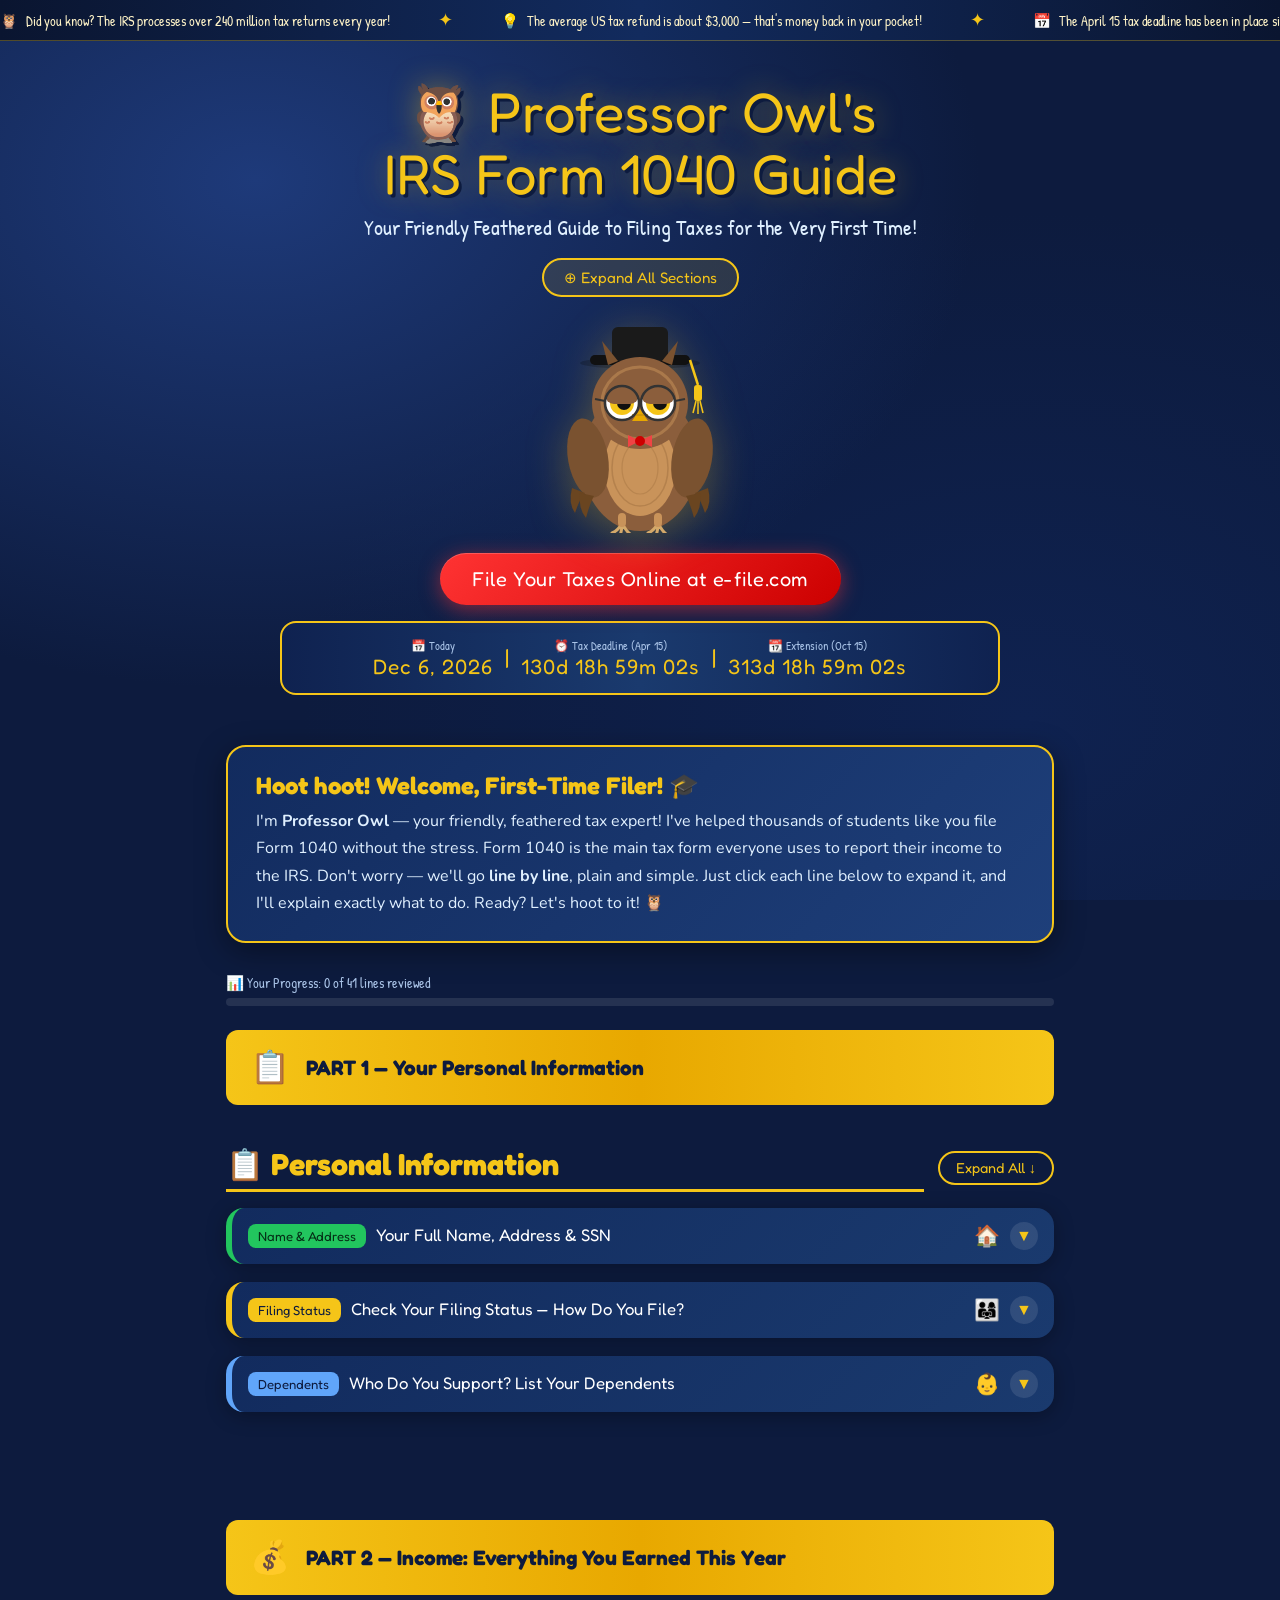
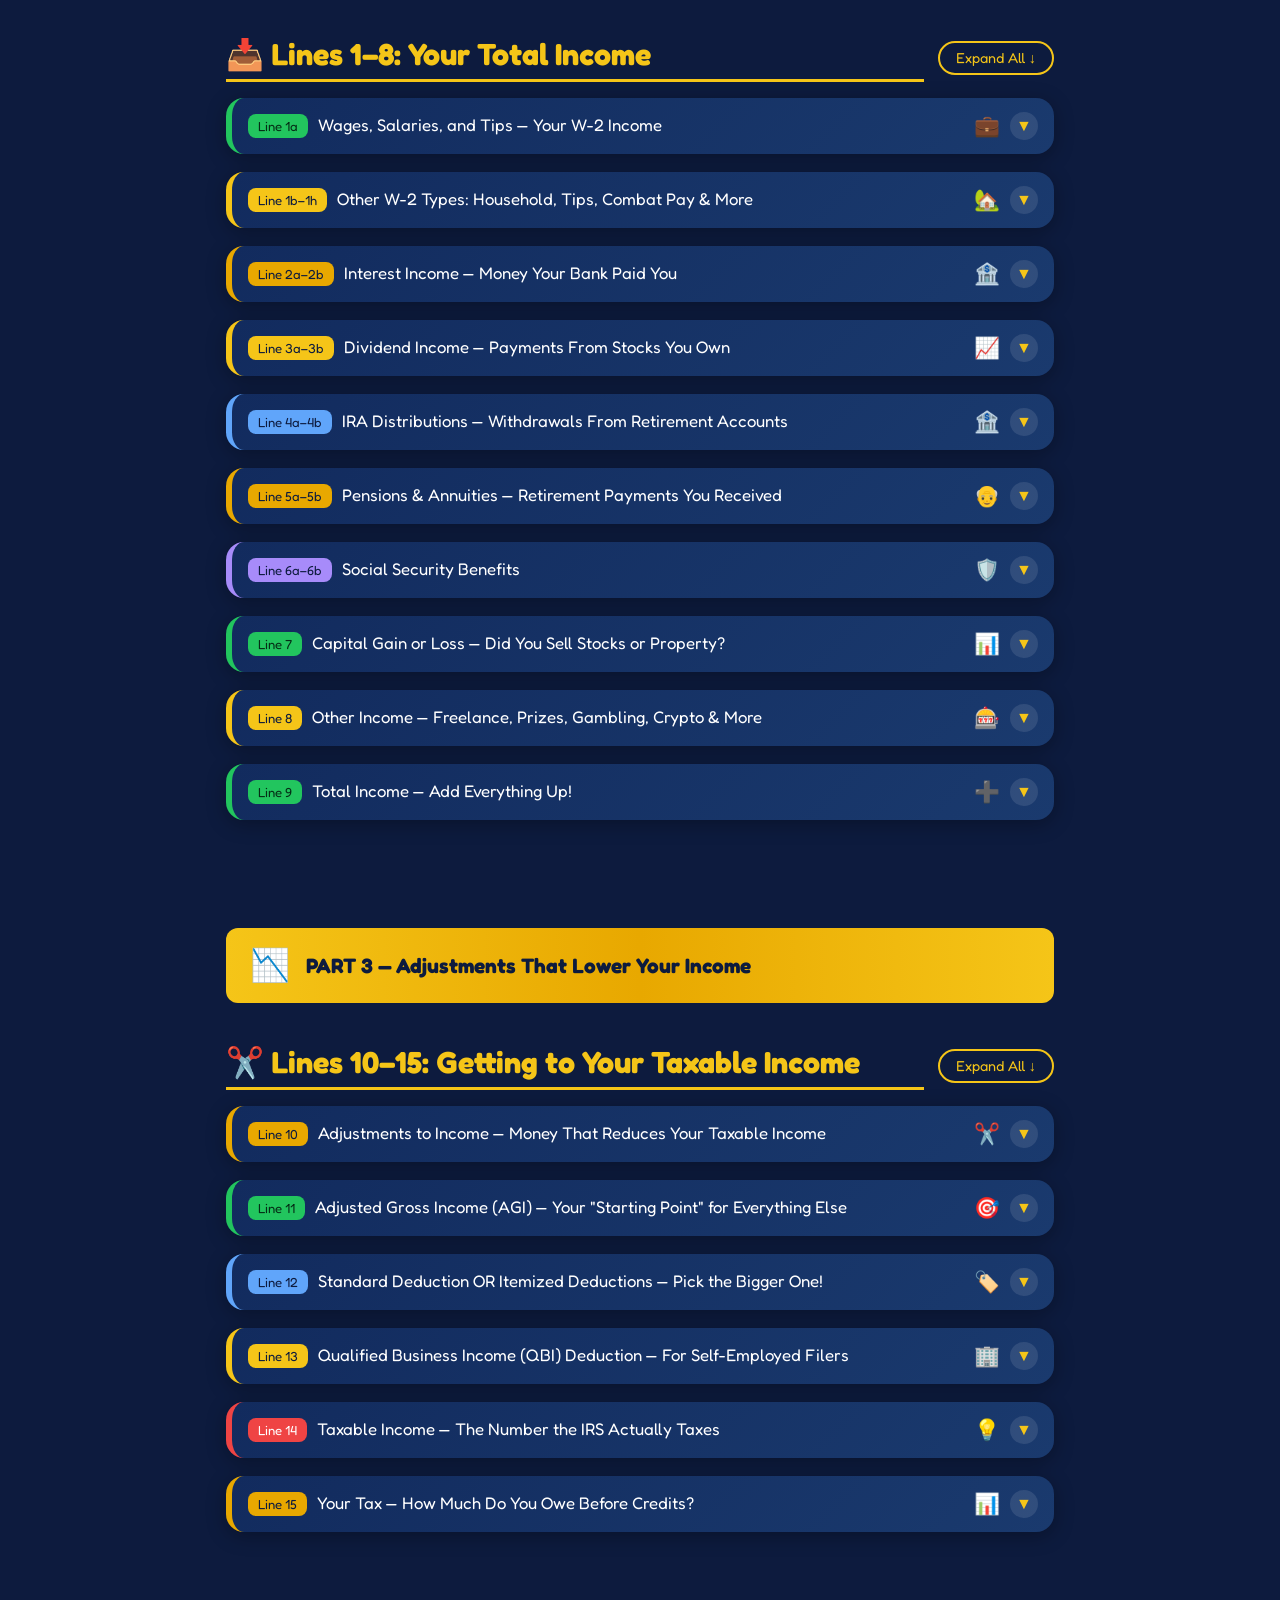
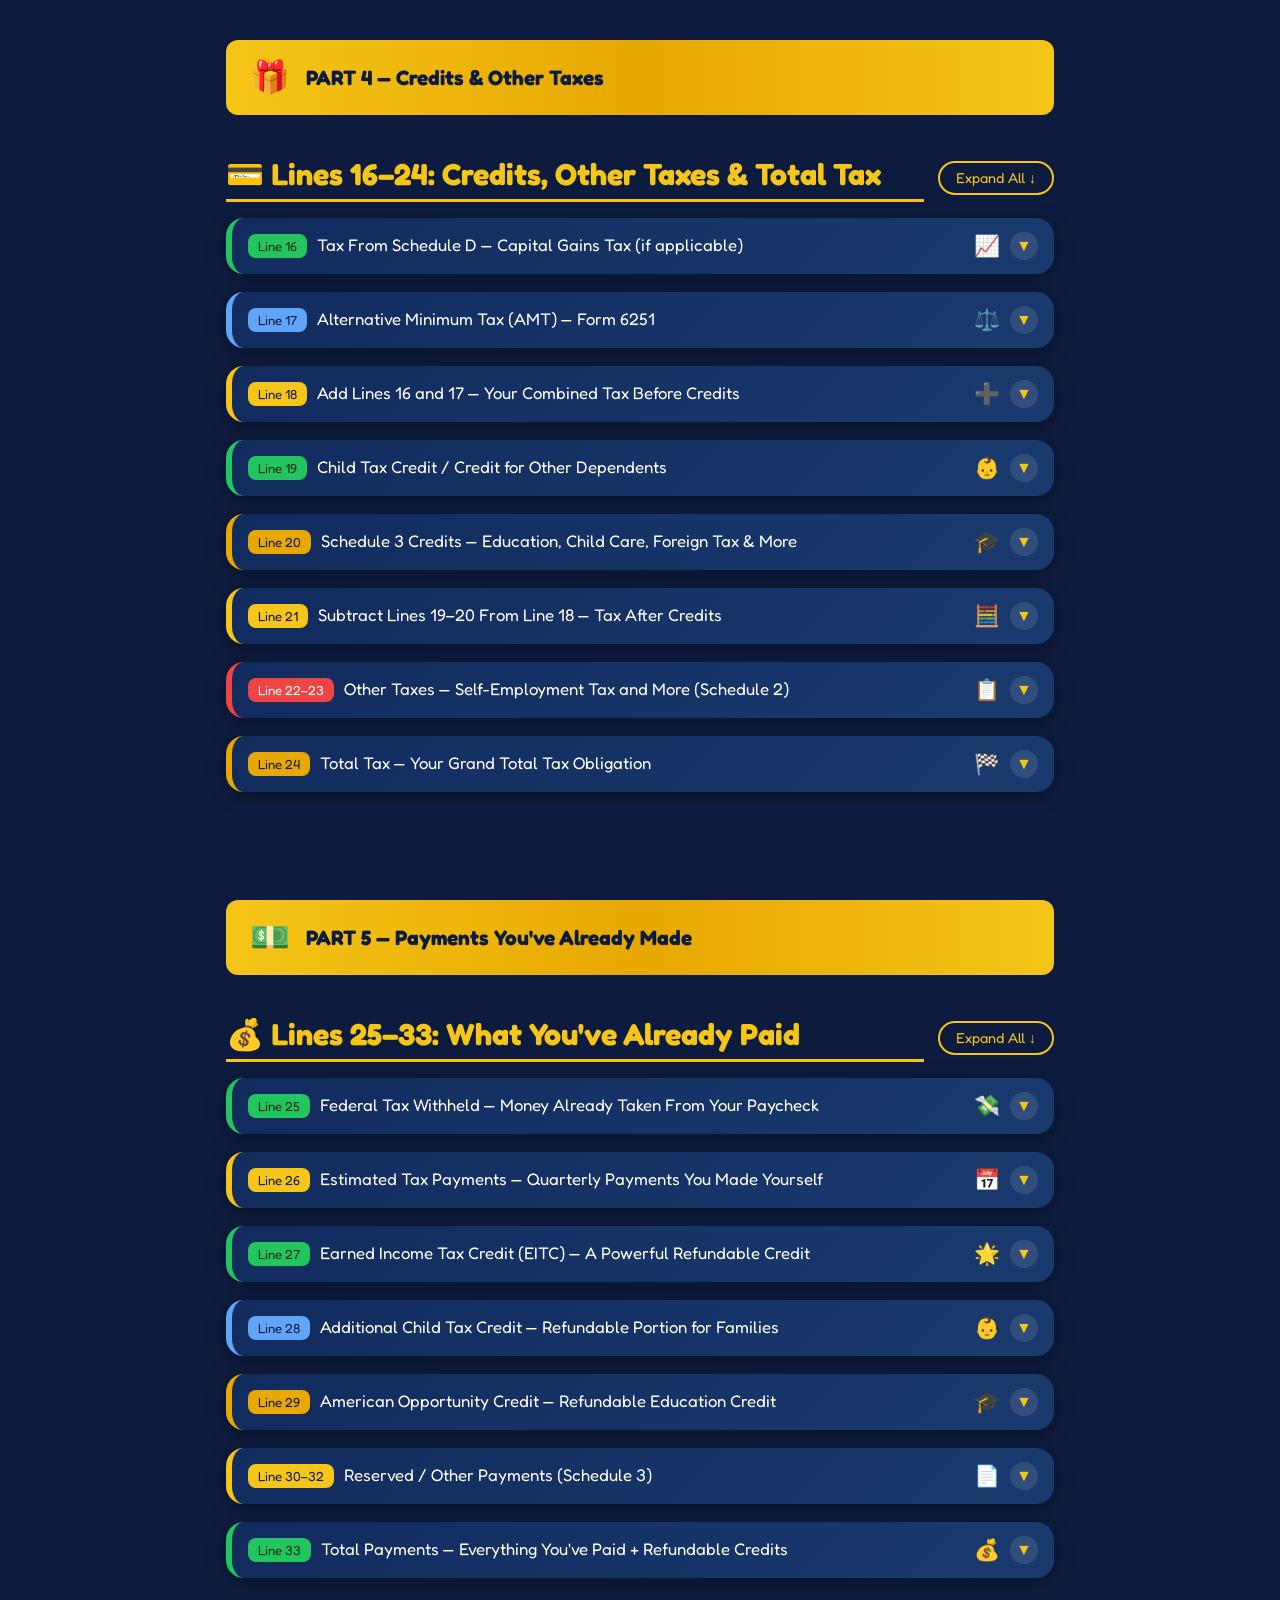
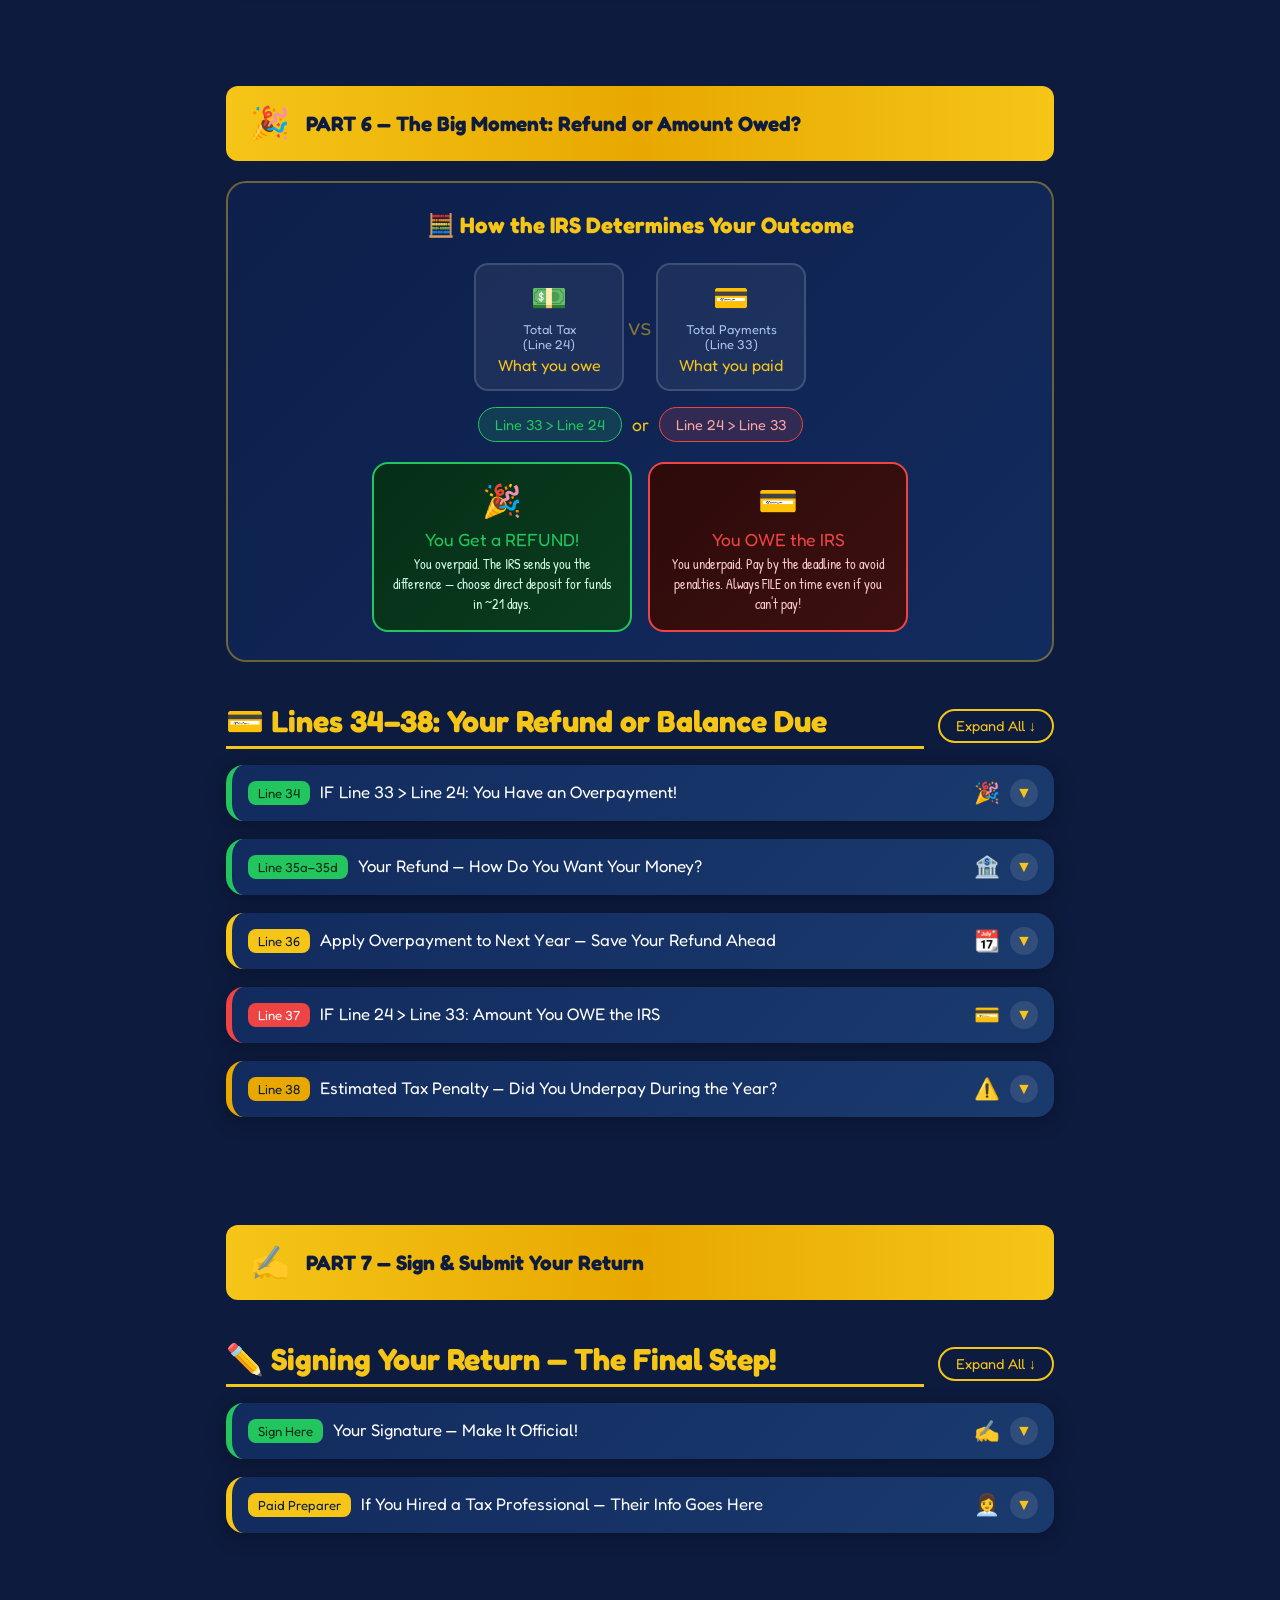
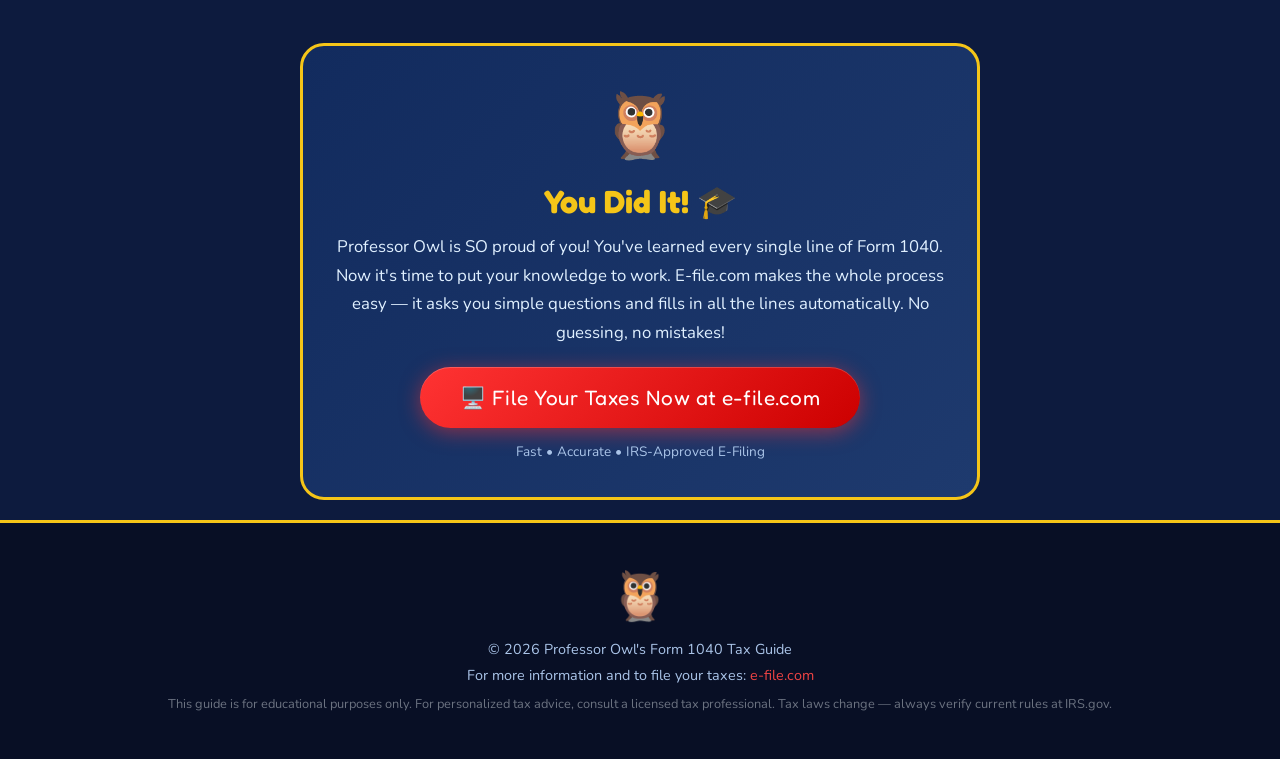
==== commit f6a8de7e: "Add Google site verification meta tag" ====
--- a/index.html
+++ b/index.html
@@ -1,6 +1,7 @@
 <!DOCTYPE html>
 <html lang="en">
 <head>
+  <meta name="google-site-verification" content="eWVDN3vbam9nnaZQu7wAQKyfmJJdM7zjI80l4DGeUrQ" />
 <meta charset="UTF-8">
 <meta name="viewport" content="width=device-width, initial-scale=1.0">
 <title>🦉 Professor Owl's Form 1040 Guide — File Your Taxes Like a Pro!</title>
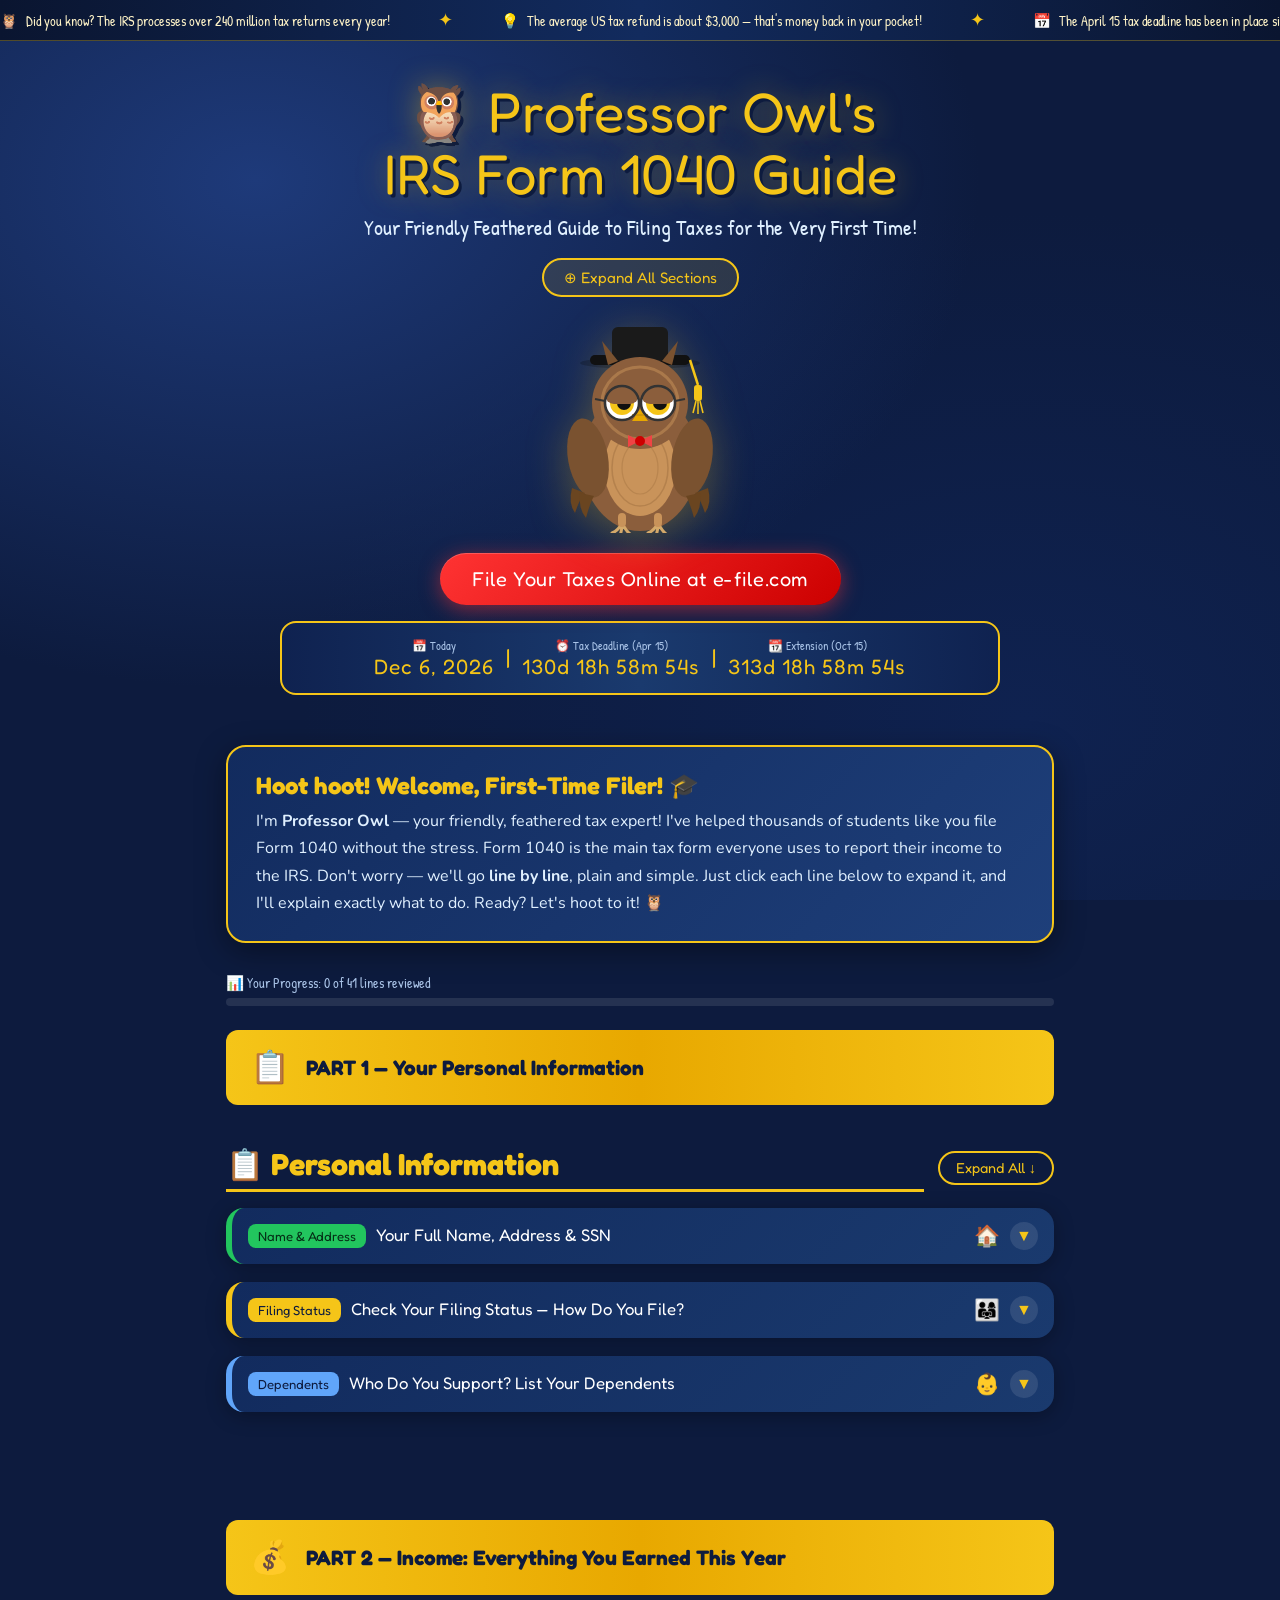
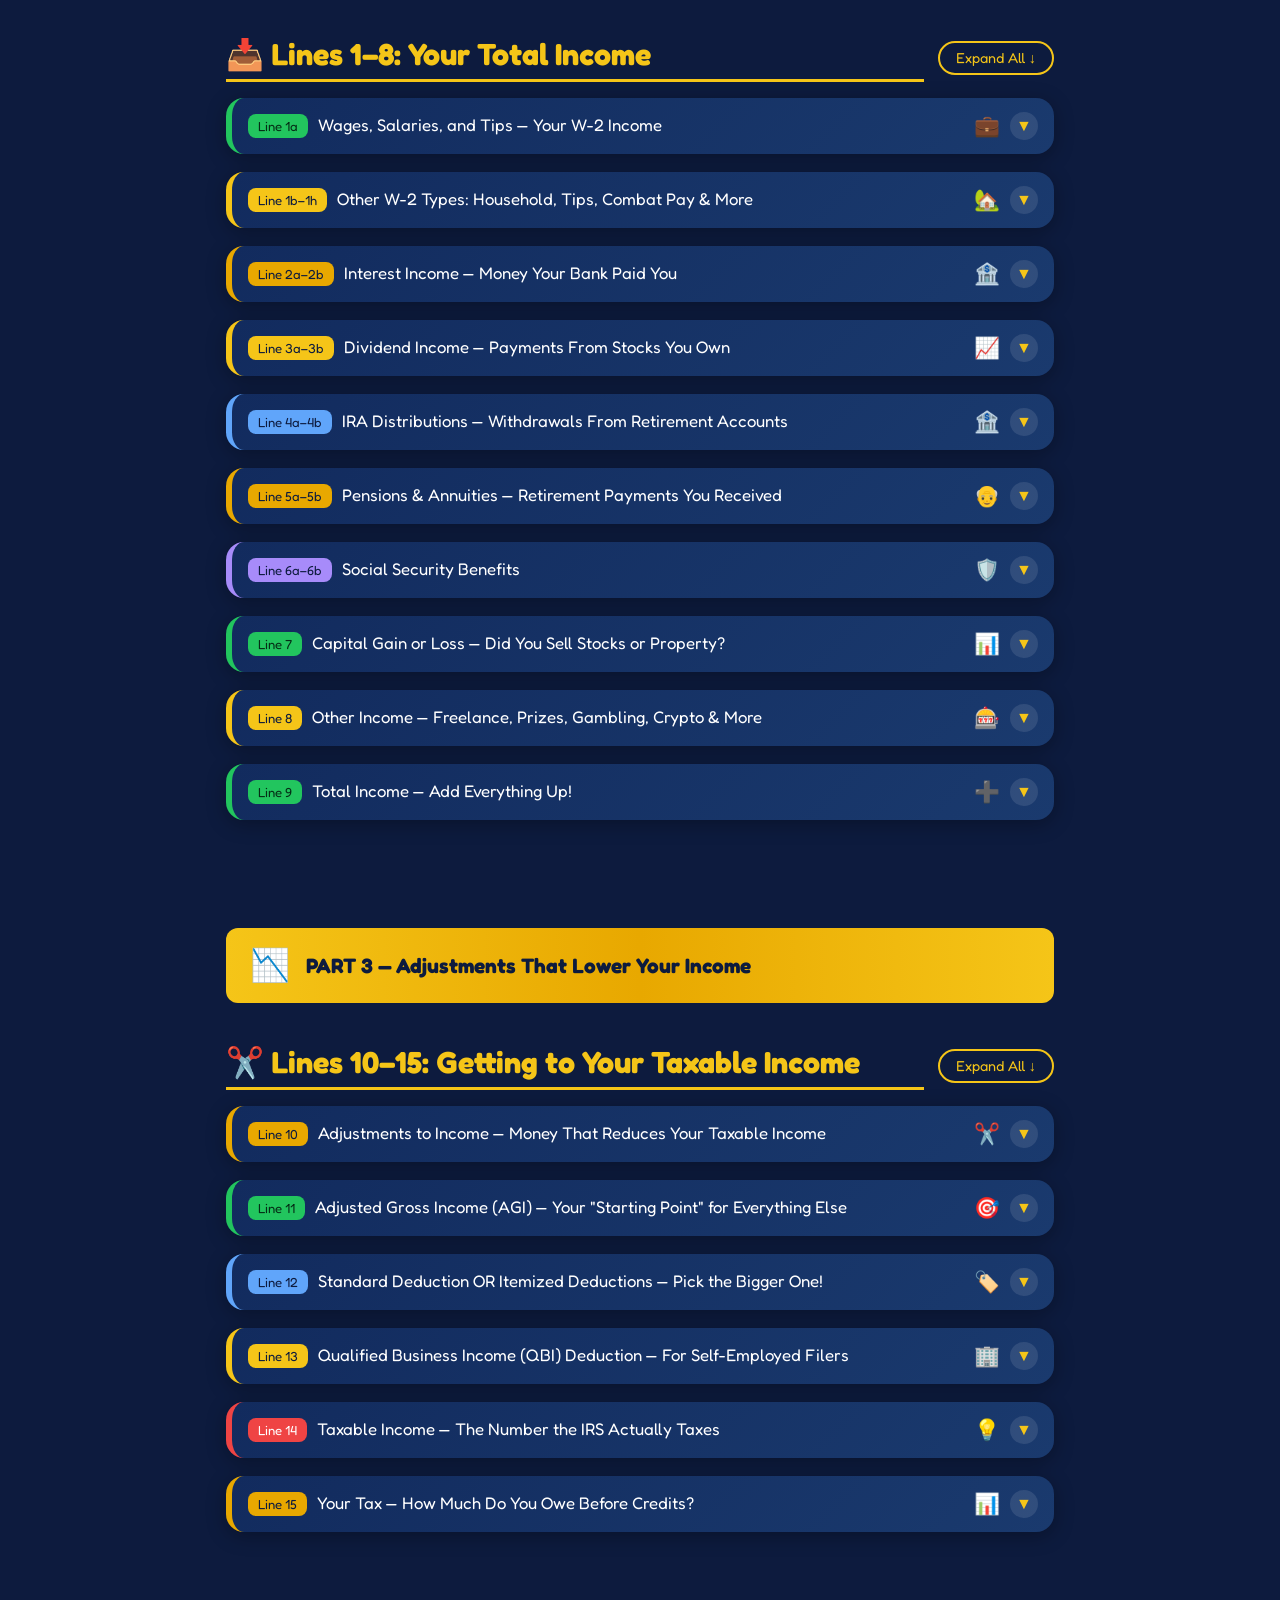
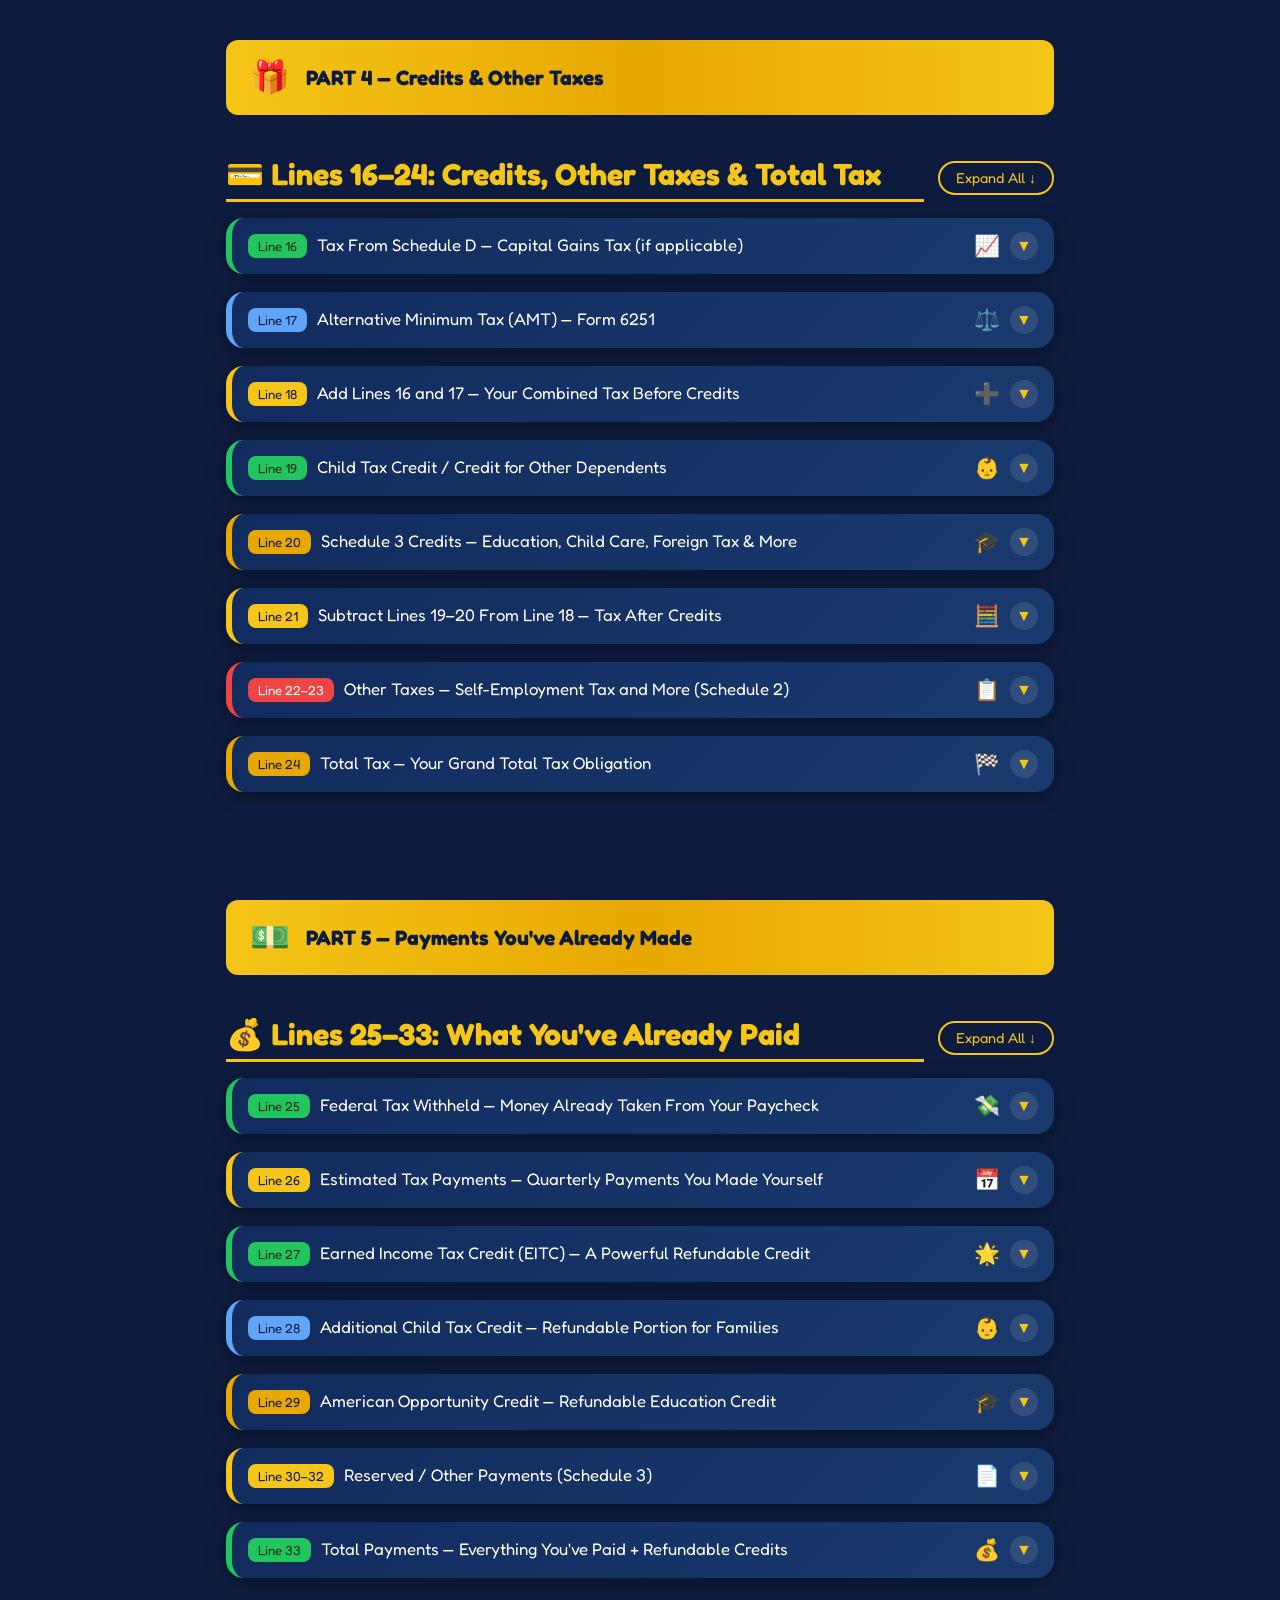
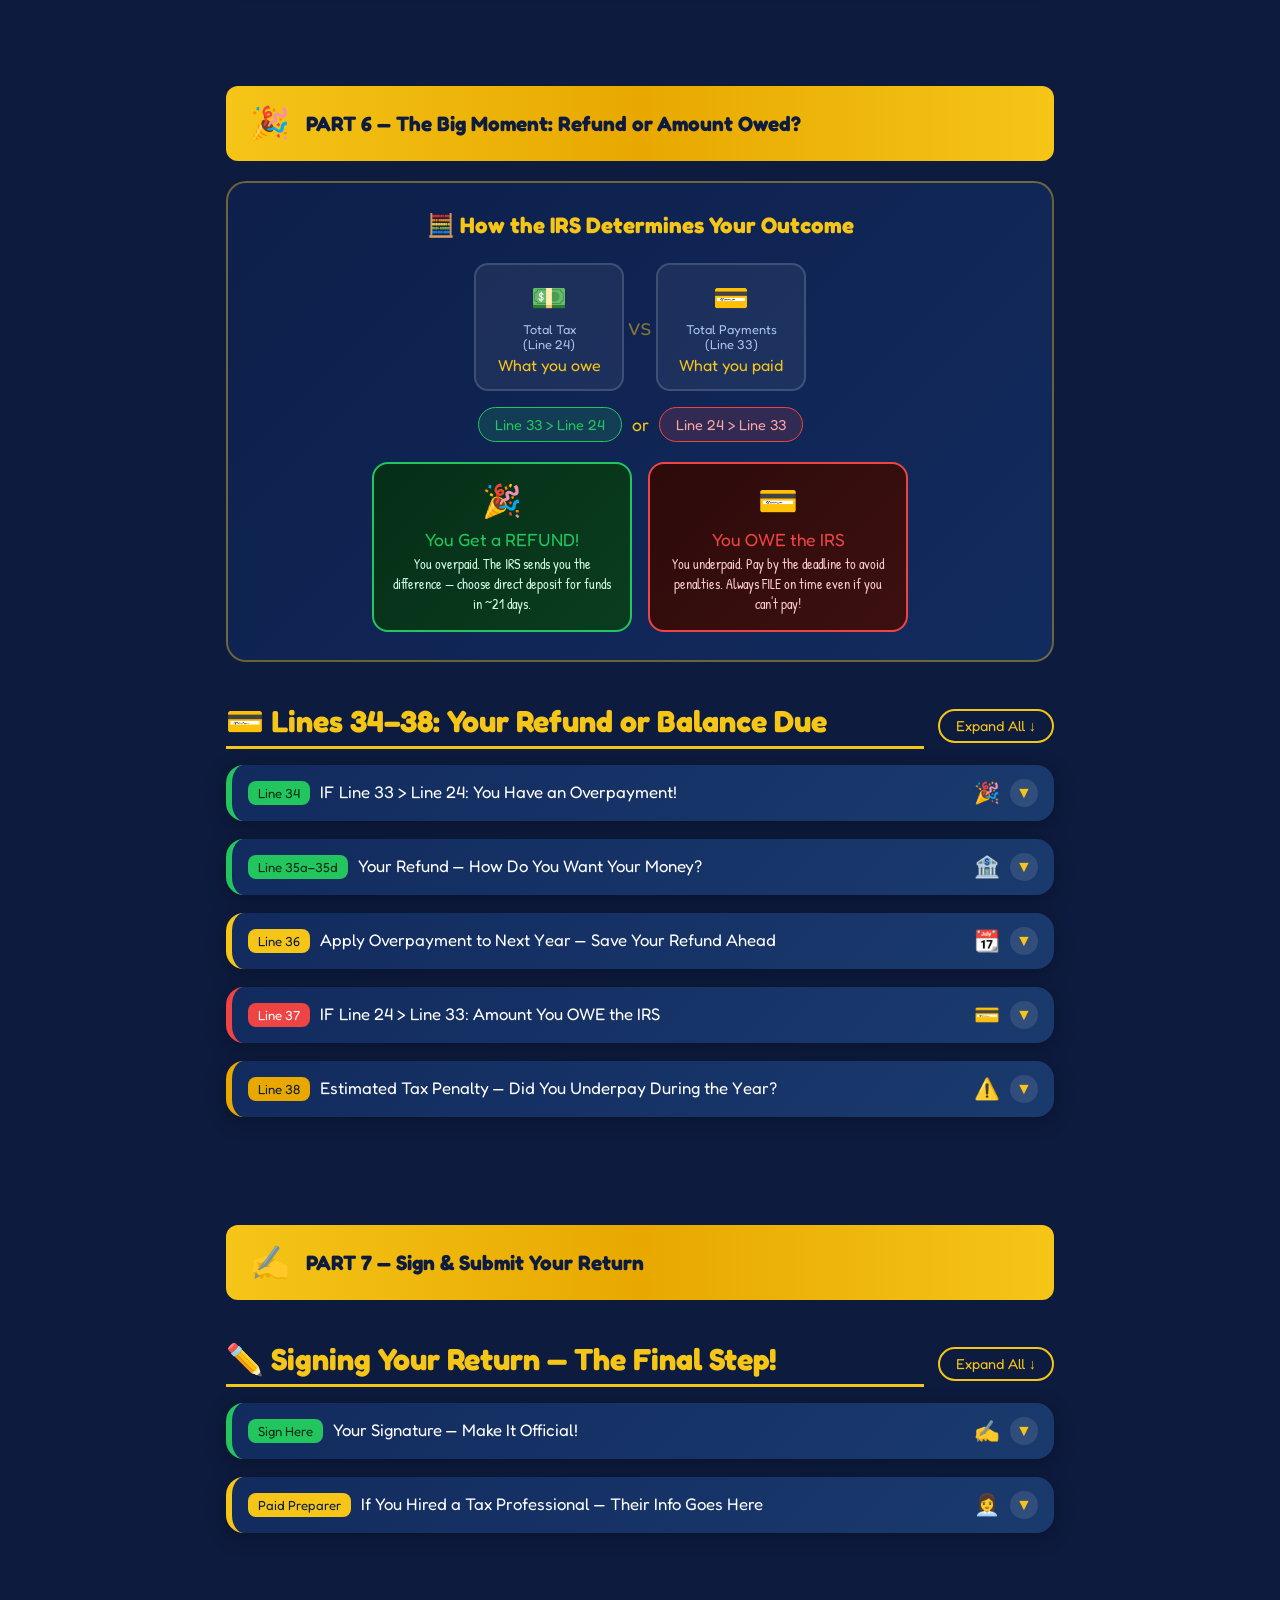
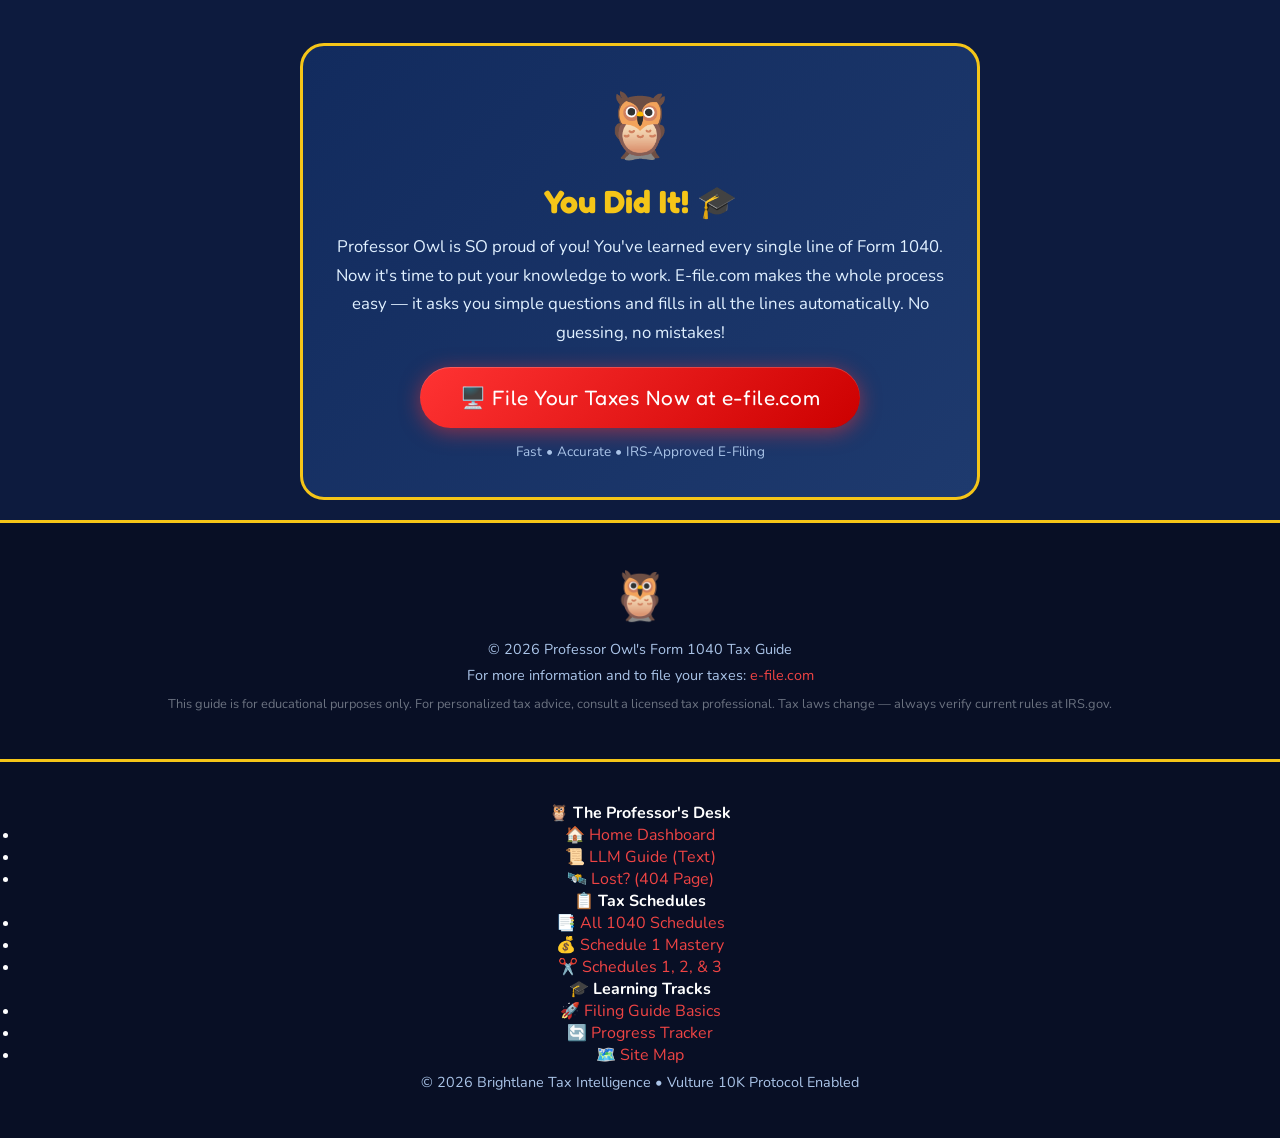
==== commit 3aa86bfb: "Add footer section with links and copyright Added footer with navigation links and copyright notice." ====
--- a/index.html
+++ b/index.html
@@ -2249,3 +2249,34 @@
 </script>
 </body>
 </html>
+<footer>
+    <div class="footer-grid">
+        <div class="footer-col">
+            <h4>🦉 The Professor's Desk</h4>
+            <ul class="footer-links">
+                <li><a href="index.html">🏠 Home Dashboard</a></li>
+                <li><a href="llms.txt">📜 LLM Guide (Text)</a></li>
+                <li><a href="404.html">🛰️ Lost? (404 Page)</a></li>
+            </ul>
+        </div>
+        <div class="footer-col">
+            <h4>📋 Tax Schedules</h4>
+            <ul class="footer-links">
+                <li><a href="1040-Schedules.html">📑 All 1040 Schedules</a></li>
+                <li><a href="schedule1.html">💰 Schedule 1 Mastery</a></li>
+                <li><a href="form-1040-schedules-1-2-3.html">✂️ Schedules 1, 2, & 3</a></li>
+            </ul>
+        </div>
+        <div class="footer-col">
+            <h4>🎓 Learning Tracks</h4>
+            <ul class="footer-links">
+                <li><a href="howtofiel2.html">🚀 Filing Guide Basics</a></li>
+                <li><a href="howcontinue.html">🔄 Progress Tracker</a></li>
+                <li><a href="sitemap.xml">🗺️ Site Map</a></li>
+            </ul>
+        </div>
+    </div>
+    <div class="footer-bottom">
+        <p>&copy; 2026 Brightlane Tax Intelligence • Vulture 10K Protocol Enabled</p>
+    </div>
+</footer>
